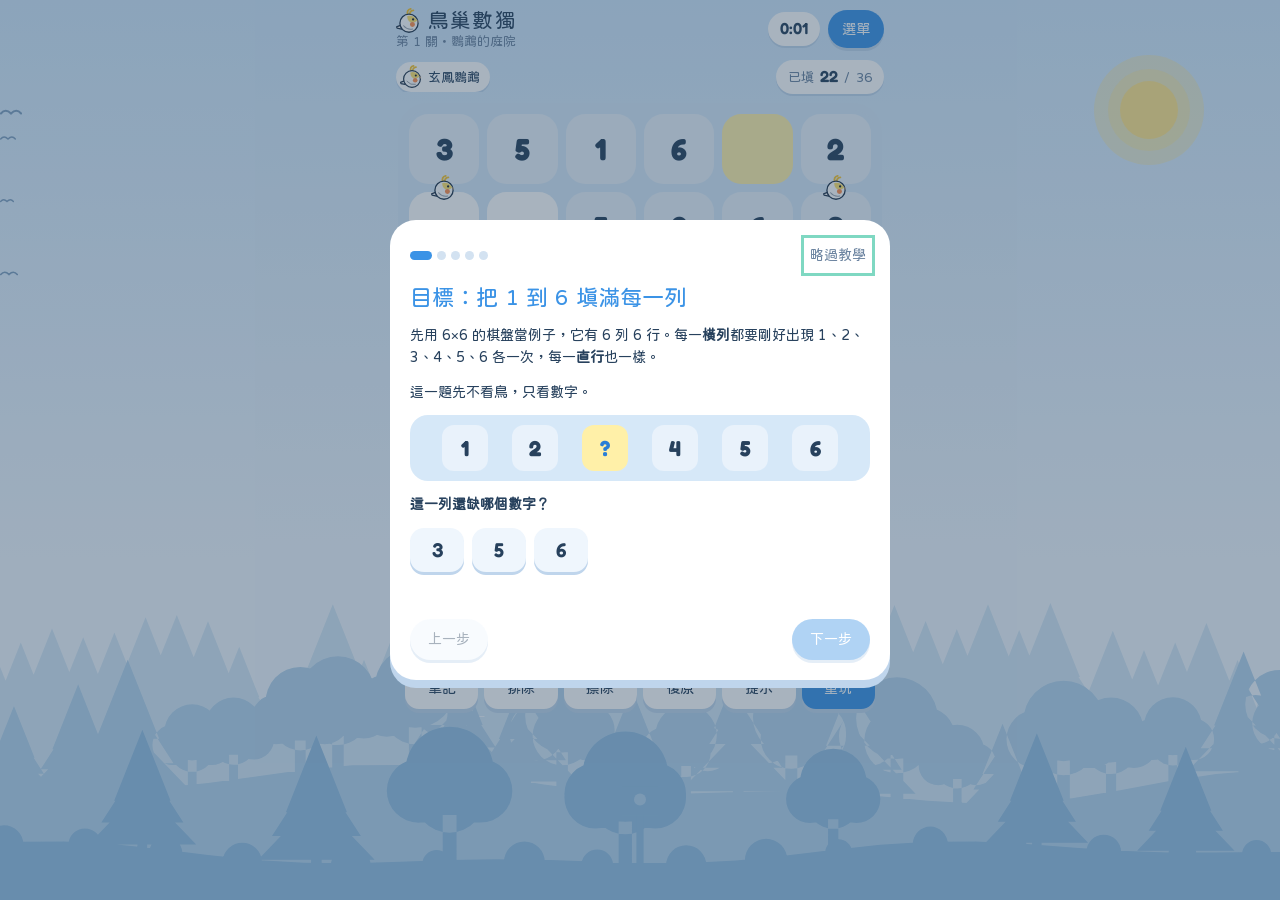
==== index.html @ 26aa052a "筆記新增全選；鎖定遊戲畫面不能上下滑；鳥園放大，商店獨立成一個入口 Co-Authored-By: Claude Opus 5.5 <noreply@anthropic.com> Claude-Ses" ====
<!doctype html>
<html lang="zh-Hant">
<head>
<meta charset="utf-8">
<meta name="build" content="e4bea28ebf">
<meta name="viewport" content="width=device-width,initial-scale=1,viewport-fit=cover">
<meta name="description" content="鳥巢數獨：用小鳥當線索的數字推理遊戲，100 關、8 種鳥規則、每日一題、圖鑑與鳥園。">
<script>try{var t=JSON.parse(localStorage.getItem('kp4-prog')||'{}').theme;if(t==='light'||t==='dark')document.documentElement.setAttribute('data-theme',t)}catch(e){}</script>
<style>:root{color-scheme:light;padding-top:env(safe-area-inset-top,0px);padding-bottom:env(safe-area-inset-bottom,0px)}body{margin:0;font:14px/1.5 system-ui,sans-serif}img{max-width:100%}[hidden]{display:none!important}</style>
<title>鳥巢數獨</title>
<meta name="apple-mobile-web-app-title" content="鳥巢數獨">
<meta name="apple-mobile-web-app-capable" content="yes">
<meta name="mobile-web-app-capable" content="yes">
<link rel="apple-touch-icon" href="icon-180.png">
<link rel="icon" type="image/png" sizes="192x192" href="icon-192.png">
<link rel="manifest" href="manifest.webmanifest">
<meta name="application-name" content="鳥巢數獨">
<meta name="claude:viewport-fit-sides" content="cover">
<link rel="preconnect" href="https://fonts.googleapis.com">
<link rel="stylesheet" href="https://fonts.googleapis.com/css2?family=Fredoka:wght@500;600;700&display=swap">
<link rel="stylesheet" href="https://fonts.googleapis.com/css2?family=Huninn&display=swap">
<link rel="stylesheet" href="https://fonts.googleapis.com/css2?family=Zen+Maru+Gothic:wght@500;700&display=swap">
<style>
/* 版面：糖果盒——圓角托盤裡排著一顆顆小方糖，黑白點是有表情的小豆豆 */
:root{
  --paper:#eff6fd; --surface:#ffffff; --tray:#d6e8f8; --tile:#ffffff; --tile-given:#e9f2fb;
  --ink:#27415d; --muted:#6c84a0; --line:#d3e2f1; --shadow:#bfd5ec;
  --accent:#3b93e6; --accent-ink:#ffffff; --accent-soft:#dcecfb;
  --mint:#7fd8c2; --mint-soft:#dff6ef; --butter:#fff0a8; --peer:#eef5fc; --sky:#b9dcff; --sky-ink:#174f8a;
  --entry:#2a7fd6; --given:#27415d; --error:#e0503a; --error-soft:#ffe0d8;
  --bean-black:#22364d; --bean-white:#ffffff; --bean-line:#22364d; --bean-wline:#22364d; --bird-line:#22364d; --blush:#9fd0ff;
  --sky-top:#cfe6fa; --forest-far:#d3e6f5; --forest-mid:#b4d3ec; --forest-near:#94bfe2; --leaf:#78c2b4; --branch:#9a7558; --cage:#5f86ad; --stars-op:0; --orb:#ffe48a; --orb-glow:rgba(255,228,138,.35); --flyer:#7f9fbf;
  --f-display:"Huninn","Zen Maru Gothic","PingFang TC","Microsoft JhengHei",sans-serif;
  --f-body:"Huninn","Zen Maru Gothic","PingFang TC","Microsoft JhengHei",sans-serif;
  --f-num:"Fredoka","Arial Rounded MT Bold","Huninn",sans-serif;
  --bw:min(92vw,440px);
  color-scheme:light;
}
@media (prefers-color-scheme: dark){:root:not([data-theme="light"]){
  --paper:#121b27; --surface:#1b2838; --tray:#0b121b; --tile:#203045; --tile-given:#293c53;
  --ink:#e5effa; --muted:#9bb1c8; --line:#30445b; --shadow:#070c13;
  --accent:#6cb5ff; --accent-ink:#0d1c2d; --accent-soft:#1d3856;
  --mint:#6fcfb8; --mint-soft:#1f3f3a; --butter:#5c4d24; --peer:#22344a; --sky:#1e5288; --sky-ink:#dcefff;
  --entry:#7fc1ff; --given:#e5effa; --error:#ff8a75; --error-soft:#4c2723;
  --bean-black:#0a1119; --bean-white:#f3f8fe; --bean-line:#a7bfd8; --bean-wline:#f3f8fe; --bird-line:#c8d8ea; --blush:#6cb5ff;
  --sky-top:#070d16; --forest-far:#182739; --forest-mid:#13202f; --forest-near:#0d1824; --leaf:#2f6a66; --branch:#6b5444; --cage:#86a4c6; --stars-op:.85; --orb:#e8eef8; --orb-glow:rgba(232,238,248,.12); --flyer:#3d5673;
  color-scheme:dark;}}
:root[data-theme="dark"]{
  --paper:#121b27; --surface:#1b2838; --tray:#0b121b; --tile:#203045; --tile-given:#293c53;
  --ink:#e5effa; --muted:#9bb1c8; --line:#30445b; --shadow:#070c13;
  --accent:#6cb5ff; --accent-ink:#0d1c2d; --accent-soft:#1d3856;
  --mint:#6fcfb8; --mint-soft:#1f3f3a; --butter:#5c4d24; --peer:#22344a; --sky:#1e5288; --sky-ink:#dcefff;
  --entry:#7fc1ff; --given:#e5effa; --error:#ff8a75; --error-soft:#4c2723;
  --bean-black:#0a1119; --bean-white:#f3f8fe; --bean-line:#a7bfd8; --bean-wline:#f3f8fe; --bird-line:#c8d8ea; --blush:#6cb5ff;
  --sky-top:#070d16; --forest-far:#182739; --forest-mid:#13202f; --forest-near:#0d1824; --leaf:#2f6a66; --branch:#6b5444; --cage:#86a4c6; --stars-op:.85; --orb:#e8eef8; --orb-glow:rgba(232,238,248,.12); --flyer:#3d5673;
  color-scheme:dark;}
html,body{background:var(--paper);color:var(--ink)}
body{font-family:var(--f-body);line-height:1.6}
/* 背景場景：天空、星星、飛鳥、森林（固定在畫面後方） */
.scenery{position:fixed;inset:0;z-index:0;pointer-events:none;overflow:hidden;background:linear-gradient(var(--sky-top),var(--paper) 62%)}
.sc-forest{position:absolute;left:0;right:0;bottom:0;width:100%;height:clamp(200px,40vh,380px)}
.sc-stars{position:absolute;inset:0;width:100%;height:100%;fill:#fff;opacity:var(--stars-op)}
.sc-orb{position:absolute;top:9vh;right:8vw;width:58px;height:58px;border-radius:50%;background:var(--orb);box-shadow:0 0 0 12px var(--orb-glow),0 0 0 26px var(--orb-glow)}
.sc-fly{position:absolute;left:0;display:block;animation:sc-fly linear infinite}
.sc-fly svg{display:block;width:100%;animation:sc-flap .6s ease-in-out infinite alternate}
@keyframes sc-fly{from{transform:translateX(-12vw)}to{transform:translateX(112vw)}}
@keyframes sc-flap{to{transform:scaleY(.55)}}
@media (max-width:640px){.sc-orb{display:none}}
.wrap{position:relative;z-index:1}
/* 頁首的樹枝與鳥籠 */
.banner{display:block;width:100%;height:auto;margin-bottom:-14px;overflow:visible}
.banner .perch{cursor:pointer}
.banner .perch.hop{animation:perch-hop .45s ease-out}
@keyframes perch-hop{40%{transform:translateY(-6px)}}
.banner .cage-swing{transform-box:view-box;transform-origin:322px 14px;animation:cage-swing 4.5s ease-in-out infinite}
@keyframes cage-swing{0%,100%{transform:rotate(3deg)}50%{transform:rotate(-3deg)}}
.wrap{max-width:520px;margin:0 auto;padding-block:22px 48px;
  padding-left:max(16px,env(safe-area-inset-left,0px));padding-right:max(16px,env(safe-area-inset-right,0px));
  display:flex;flex-direction:column;gap:18px}
header{display:flex;align-items:center;justify-content:space-between;gap:12px;flex-wrap:wrap}
h1{font-family:var(--f-display);font-weight:400;font-size:1.9rem;margin:0;line-height:1.1;letter-spacing:.06em;
  display:flex;align-items:center;gap:12px}
h1 .pair{display:inline-flex;gap:4px;align-items:flex-end}
h1 .pair .dot{position:relative;transform:none;width:34px;--n:1}
@keyframes bob{50%{transform:translateY(-3px)}}
.meta{display:flex;gap:8px;font-variant-numeric:tabular-nums}
.chip{background:var(--surface);border-radius:999px;padding:4px 12px;font-size:.82rem;color:var(--muted);box-shadow:0 2px 0 var(--shadow);display:flex;gap:6px;align-items:baseline}
.chip b{color:var(--ink);font-family:var(--f-num);font-weight:600;font-size:1rem}

button:focus-visible{outline:3px solid var(--mint);outline-offset:2px}

.board-wrap{position:relative;width:100%;max-width:440px;margin:6px auto}
.board{position:relative;aspect-ratio:1;max-width:100%;display:grid;--n:6;grid-template-columns:repeat(var(--n),1fr);grid-template-rows:repeat(var(--n),1fr);
  background:var(--tray);border-radius:22px;box-shadow:0 0 0 7px var(--tray),0 10px 0 4px var(--shadow);
  user-select:none;-webkit-user-select:none;touch-action:manipulation}
.cell{position:relative;display:grid;place-items:center;cursor:pointer;
  border:calc(var(--bw) / var(--n) * .055) solid transparent;background:var(--tile);background-clip:padding-box;
  border-radius:calc(var(--bw) / var(--n) * .3);
  font-family:var(--f-num);font-weight:600;font-size:min(calc(var(--bw) / var(--n) * .5),1.9rem);color:var(--entry);transition:background-color .15s}
.cell.given{color:var(--given);background-color:var(--tile-given);font-weight:700}
.cell.peer{background-color:var(--peer)}
.cell.same{background-color:var(--mint-soft)}
.cell.line{background-color:var(--sky);color:var(--sky-ink)}
.cell.sel{background-color:var(--butter)}
.cell.bad{color:var(--error);background-color:var(--error-soft)}
.cell.sel.bad{background-color:var(--error-soft)}
.notes{position:absolute;inset:6%;display:grid;grid-template-columns:repeat(3,1fr);grid-auto-rows:1fr;
  font-family:var(--f-num);font-size:min(calc(var(--bw) / var(--n) * .2),.75rem);color:var(--muted);font-weight:500}
.notes span{display:grid;place-items:center}
.notes span.x{color:var(--error);opacity:.75;text-decoration:line-through;text-decoration-thickness:2px}
#xnotes[aria-pressed="true"]{background:var(--error-soft);color:var(--error)}
.key.ruled{opacity:.4;text-decoration:line-through;text-decoration-thickness:2px}

/* 小鳥：黑點是山雀，白點是玄鳳鸚鵡 */
.dot{position:absolute;width:min(calc(var(--bw) / var(--n,6) * .4),26px);aspect-ratio:1;transform:translate(-50%,-50%);z-index:2;pointer-events:none;
  box-sizing:border-box;display:inline-block;vertical-align:middle;border-radius:50%}
.dot svg{width:100%;height:100%;overflow:visible;display:block}
.bd-b{fill:var(--bean-black);stroke:var(--bean-line);stroke-width:1.2;stroke-linejoin:round}
.bd-w{fill:var(--bean-white);stroke:var(--bean-wline);stroke-width:1.2;stroke-linejoin:round}
.ck-w{fill:var(--bean-white)}
.wing-b{fill:none;stroke:var(--bean-line);stroke-width:1;stroke-linecap:round;opacity:.55}
.wing-w{fill:none;stroke:var(--bean-wline);stroke-width:1;stroke-linecap:round;opacity:.45}
.eye-w{fill:var(--bean-white)} .eye-k{fill:#1b2633}
.beak{fill:#f2a93b} .beak-w{fill:#b9a28a}
.crest{fill:none;stroke:#f7c531;stroke-width:1.7;stroke-linecap:round}
.face{fill:#ffe36e}
.cheek{fill:#ff8f4f}
.dot.bad{background:var(--error-soft);box-shadow:0 0 0 2px var(--error);animation:shake .4s}
@keyframes shake{25%{translate:-2px 0}75%{translate:2px 0}}

.win{position:absolute;inset:-7px;display:grid;place-items:center;background:color-mix(in srgb,var(--paper) 75%,transparent);z-index:5;border-radius:26px;text-align:center}
.win > div{background:var(--surface);padding:22px 28px;border-radius:24px;display:flex;flex-direction:column;gap:10px;align-items:center;box-shadow:0 6px 0 var(--shadow);animation:popin .35s cubic-bezier(.3,1.6,.5,1)}
.win strong{font-family:var(--f-display);font-weight:400;font-size:1.8rem;color:var(--accent)}
.win .beans{display:flex;gap:6px}
.win .beans .dot{position:relative;transform:none;width:38px;--n:1;animation:bob 1.2s ease-in-out infinite}
.win .beans .dot:nth-child(2){animation-delay:.2s}
@keyframes popin{from{transform:scale(.6);opacity:0}}

.keys{display:grid;grid-template-columns:repeat(6,1fr);gap:6px;max-width:440px;width:100%;margin:6px auto 0}
.key,.tool{font:inherit;cursor:pointer;border:0;border-radius:14px;background:var(--surface);color:var(--ink);box-shadow:0 4px 0 var(--shadow);transition:transform .08s,box-shadow .08s}
.key{font-family:var(--f-num);font-size:clamp(1.15rem,5vw,1.5rem);font-weight:600;padding-block:9px;color:var(--entry)}
.key:active,.tool:active{transform:translateY(3px);box-shadow:0 1px 0 var(--shadow)}
.tools{display:grid;grid-template-columns:repeat(6,1fr);gap:6px;max-width:440px;width:100%;margin:0 auto}
.tool{padding:9px 4px;font-size:.88rem}
.tool[aria-pressed="true"]{background:var(--mint);color:#21413a}
.primary{background:var(--accent);color:var(--accent-ink)}

.rules{background:var(--surface);border-radius:20px;padding:16px 18px;box-shadow:0 3px 0 var(--shadow);display:flex;flex-direction:column;gap:10px;font-size:.93rem}
.rules h2{font-family:var(--f-display);font-weight:400;font-size:1.15rem;margin:0;color:var(--accent)}
.rules ul{margin:0;padding-left:0;list-style:none;display:flex;flex-direction:column;gap:9px}
.rules li{display:flex;gap:10px;align-items:flex-start}
.rules .sw{flex:none;width:22px;height:22px;margin-top:1px;position:relative;transform:none;--n:1}
.rules .sw.n{border-radius:50%;border:2px dashed var(--muted)}
.rules .sw.g{border-radius:5px;background:var(--tile-given);border:2px solid var(--tray)}
.eg{font-family:var(--f-num);color:var(--muted)}
.kbd{color:var(--muted);font-size:.8rem;margin:0}

.tut-top{display:flex;justify-content:space-between;align-items:center;gap:10px}
.tut-step{display:flex;gap:5px}
.tut-step i{width:9px;height:9px;border-radius:50%;background:var(--line);display:block}
.tut-step i.on{background:var(--accent);width:22px;border-radius:999px}
.tut-card h3{font-family:var(--f-display);font-weight:400;font-size:1.4rem;margin:0;line-height:1.3;text-wrap:balance;color:var(--accent)}
.tut-card p{margin:0}
.tut-card .q{font-weight:700}
.mini{display:flex;align-items:center;justify-content:center;flex-wrap:nowrap;padding:10px;max-width:100%;overflow-x:auto;background:var(--tray);border-radius:18px}
.mini .mc{width:clamp(34px,10vw,46px);aspect-ratio:1;display:grid;place-items:center;font-family:var(--f-num);font-weight:700;font-size:1.35rem;background:var(--tile-given);border-radius:12px;flex:none}
.mini .mc.ask{color:var(--entry);background:var(--butter);animation:bob 1.6s ease-in-out infinite}
.mini .mc.ask.ok{animation:none;background:var(--mint-soft)}
.mini .gap{width:clamp(16px,4.6vw,24px);display:grid;place-items:center;flex:none}
.mini .gap .dot{position:relative;transform:none;width:22px;--n:1}
.opts{display:flex;gap:8px;flex-wrap:wrap}
.opts button{font:inherit;font-family:var(--f-num);font-weight:600;font-size:1.25rem;min-width:54px;padding:6px 12px;border-radius:14px;border:0;background:var(--paper);color:var(--ink);cursor:pointer;box-shadow:0 3px 0 var(--shadow)}
.opts button.right{background:var(--mint);color:#21413a}
.opts button.wrong{background:var(--error-soft);color:var(--error);animation:shake .4s}
.fb{min-height:1.6em;font-size:.92rem}
.fb.good{color:var(--ink)} .fb.good::before{content:"✓ ";color:var(--mint);font-weight:700}
.fb.bad{color:var(--error)}
.tut-nav{display:flex;justify-content:space-between;gap:8px}
.tut-nav button{font:inherit;padding:9px 18px;border-radius:999px;border:0;background:var(--paper);color:var(--ink);cursor:pointer;box-shadow:0 3px 0 var(--shadow)}
.tut-nav .go{background:var(--accent);color:var(--accent-ink)}
.tut-nav button:disabled{opacity:.4;cursor:default}
.howto{margin:0;padding-left:1.2em;display:flex;flex-direction:column;gap:6px}
[hidden]{display:none!important}
.tabs{display:flex;gap:6px;align-items:center;flex-wrap:wrap}
.tabs .tab{font:inherit;cursor:pointer;border:0;border-radius:999px;padding:6px 16px;font-size:.92rem;background:var(--paper);color:var(--ink)}
.tabs .tab[aria-selected="true"]{background:var(--accent);color:var(--accent-ink);box-shadow:0 2px 0 var(--shadow)}
.stage{display:flex;align-items:center;gap:8px}
.nav{font:inherit;font-family:var(--f-num);font-weight:600;font-size:1.3rem;width:40px;height:40px;flex:none;border:0;border-radius:50%;background:var(--paper);color:var(--accent);cursor:pointer}
.nav:disabled{opacity:.35;cursor:default}
.stage-info{flex:1;min-width:0;display:flex;flex-direction:column;align-items:center;line-height:1.3;text-align:center}
.stage-no{font-family:var(--f-display);font-size:1.35rem;color:var(--ink)}
.stage-no b{font-family:var(--f-num);font-weight:700;color:var(--accent)}
.stage-tag{font-size:.8rem;color:var(--muted)}
.stars{color:var(--line);letter-spacing:2px;font-size:.95rem}
.stars .on{color:#f5b82e}
.prog{height:8px;border-radius:999px;background:var(--paper);overflow:hidden}
.prog i{display:block;height:100%;background:var(--accent);border-radius:999px;transition:width .4s}
.prog-row{display:flex;align-items:center;gap:10px;font-size:.8rem;color:var(--muted);font-variant-numeric:tabular-nums}
.prog-row .prog{flex:1}
.chap h4{margin:0 0 8px;font-family:var(--f-display);font-weight:400;font-size:1rem;color:var(--ink);display:flex;gap:8px;align-items:baseline}
.chap h4 span{font-size:.78rem;color:var(--muted);font-family:var(--f-body)}
.lvgrid{display:grid;grid-template-columns:repeat(5,1fr);gap:7px}
.lv{font:inherit;cursor:pointer;border:0;border-radius:14px;background:var(--tile-given);color:var(--ink);padding:6px 0 4px;display:flex;flex-direction:column;align-items:center;gap:0;box-shadow:0 3px 0 var(--shadow)}
.lv b{font-family:var(--f-num);font-weight:600;font-size:1.05rem}
.lv .stars{font-size:.62rem;letter-spacing:0}
.lv.cur{outline:3px solid var(--accent);outline-offset:1px}
.lv:disabled{cursor:default;opacity:.4;box-shadow:none}
.win-stars{font-size:1.8rem;letter-spacing:4px}
.win-btns{display:flex;gap:8px;flex-wrap:wrap;justify-content:center}
.win-btns .tool{padding:9px 16px}
#confetti{position:fixed;inset:0;width:100%;height:100%;pointer-events:none;z-index:30}
@media (prefers-reduced-motion:reduce){*{animation:none!important;transition:none!important}}

/* ---------- 新增：頂部功能列、分頁、面板 ---------- */
h1 .pair .dot:nth-child(1){animation:bob 2.4s ease-in-out infinite}
h1 .pair .dot:nth-child(2){animation:bob 2.4s ease-in-out infinite .3s}
.ln{stroke:var(--bird-line);stroke-width:1.1;stroke-linejoin:round}
.topbar{display:flex;gap:6px;flex-wrap:wrap}
.ib{font:inherit;cursor:pointer;border:0;border-radius:999px;padding:5px 12px;font-size:.84rem;background:var(--surface);color:var(--ink);box-shadow:0 2px 0 var(--shadow)}
.ib.mint{background:var(--mint-soft)}
.ib[aria-pressed="false"]{color:var(--muted)}
.tabs{display:flex;gap:6px;overflow-x:auto;padding-bottom:4px;scrollbar-width:none;flex-wrap:nowrap}
.tabs::-webkit-scrollbar{display:none}
.tabs .tab{flex:none;font:inherit;cursor:pointer;border:0;border-radius:999px;padding:7px 15px;font-size:.92rem;background:var(--surface);color:var(--ink);box-shadow:0 2px 0 var(--shadow)}
.tabs .tab[aria-selected="true"]{background:var(--accent);color:var(--accent-ink)}
.panel{background:var(--surface);border-radius:20px;padding:14px;box-shadow:0 3px 0 var(--shadow);display:flex;flex-direction:column;gap:10px}
.panel h3.ph{margin:4px 0 0;font-family:var(--f-display);font-weight:400;font-size:1.05rem;color:var(--accent)}
.note{color:var(--muted);font-size:.84rem;margin:0}
.row{display:flex;gap:8px;align-items:center;flex-wrap:wrap}
.pill{font:inherit;cursor:pointer;border:0;border-radius:999px;padding:7px 14px;font-size:.88rem;background:var(--paper);color:var(--ink);box-shadow:0 2px 0 var(--shadow)}
.pill.small{padding:4px 10px;font-size:.8rem}
.pill.primary{background:var(--accent);color:var(--accent-ink)}
.pill:disabled{opacity:.45;cursor:default}
.field{font:inherit;font-family:var(--f-num);letter-spacing:.04em;flex:1;min-width:0;padding:8px 12px;border-radius:12px;border:2px solid var(--line);background:var(--paper);color:var(--ink);text-transform:uppercase}
.field:focus{outline:none;border-color:var(--accent)}
code{font-family:var(--f-num);font-weight:600;letter-spacing:.04em;color:var(--accent);word-break:break-all}
.code-line{display:flex;gap:6px;align-items:center;font-size:.84rem;color:var(--muted);flex-wrap:wrap;min-width:0}
.opt-row{display:flex;gap:8px;align-items:center}
.opt-row.top{align-items:flex-start}
.opt-row .lab{flex:none;width:2.4em;font-size:.8rem;color:var(--muted);padding-top:2px}
.seg{display:flex;gap:5px;flex-wrap:wrap}
.seg button{font:inherit;cursor:pointer;border:0;border-radius:999px;padding:5px 12px;font-size:.86rem;background:var(--paper);color:var(--ink)}
.seg button[aria-pressed="true"]{background:var(--accent);color:var(--accent-ink);box-shadow:0 2px 0 var(--shadow)}
.chips{display:flex;gap:6px;flex-wrap:wrap}
.chips button{font:inherit;cursor:pointer;border:2px solid transparent;border-radius:999px;padding:3px 10px 3px 4px;font-size:.82rem;background:var(--paper);color:var(--muted);display:flex;align-items:center;gap:5px}
.chips button .dot{position:relative;transform:none;width:22px;--n:1}
.chips button[aria-pressed="true"]{border-color:var(--accent);color:var(--ink);background:var(--accent-soft)}
.chips button:disabled{cursor:default;opacity:.9}

/* 闖關面板 */
.stage{display:flex;align-items:center;gap:8px}
.stage-ch{font-size:.78rem;color:var(--accent);letter-spacing:.06em}
.prog-row .pill{flex:none}

/* 每日 */
.daily-head{display:flex;justify-content:space-between;align-items:center;gap:10px}
.daily-title{display:flex;flex-direction:column;line-height:1.3}
.daily-title b{font-family:var(--f-num);font-size:1.25rem;font-weight:600}
.eyebrow{font-size:.76rem;color:var(--accent);letter-spacing:.08em}
.streak{display:flex;flex-direction:column;align-items:center;background:var(--accent-soft);border-radius:16px;padding:6px 14px;line-height:1.1}
.streak b{font-family:var(--f-num);font-size:1.5rem;color:var(--accent)}
.streak span{font-size:.72rem;color:var(--muted)}
.leader{background:var(--paper);border-radius:14px;padding:10px 12px}
.leader-head{display:flex;justify-content:space-between;font-size:.84rem;margin-bottom:4px;gap:8px}
.leader ol{margin:0;padding-left:1.4em;display:flex;flex-direction:column;gap:3px;font-size:.88rem}
.leader li{font-variant-numeric:tabular-nums}
.leader li .t{font-family:var(--f-num);font-weight:600;margin-left:6px}
.leader li.me{color:var(--accent)}

/* 競速 */
.racers{list-style:none;margin:0;padding:0;display:flex;flex-direction:column;gap:8px}
.racers li{display:grid;grid-template-columns:minmax(0,7em) 1fr auto;gap:8px;align-items:center;font-size:.86rem}
.racers .nm{overflow:hidden;text-overflow:ellipsis;white-space:nowrap}
.racers .bar{height:10px;border-radius:999px;background:var(--paper);overflow:hidden}
.racers .bar i{display:block;height:100%;background:var(--mint);transition:width .3s}
.racers li.me .bar i{background:var(--accent)}
.racers .st{font-family:var(--f-num);font-size:.82rem;color:var(--muted);min-width:4.5em;text-align:right}

/* 本題的鳥（小圖） */
.meta{flex-wrap:wrap}
.birds-chip{gap:2px;align-items:center;padding:3px 8px}
.birds-chip .dot{position:relative;transform:none;width:20px;--n:1}
.birds-chip:empty{display:none}

/* 棋盤上的鳥 */
.dot.flap{animation:flap .5s ease-out}
@keyframes flap{30%{transform:translate(-50%,-80%) rotate(-8deg) scale(1.15)}60%{transform:translate(-50%,-55%) rotate(5deg)}}
.dot.fly{animation:fly .9s cubic-bezier(.3,.7,.4,1)}
@keyframes fly{35%{transform:translate(-50%,-170%) scale(1.25) rotate(-10deg)}70%{transform:translate(-50%,-120%) scale(1.1) rotate(6deg)}}
.dot.tilt{animation:tilt .7s ease-in-out}
@keyframes tilt{20%{transform:translate(-50%,-50%) rotate(-28deg)}50%{transform:translate(-50%,-50%) rotate(-22deg)}80%{transform:translate(-50%,-50%) rotate(6deg)}}
.owl{position:absolute;width:min(calc(var(--bw) / var(--n,6) * .5),32px);aspect-ratio:1;transform:translate(-50%,-50%);z-index:3;pointer-events:none}
.owl svg{width:100%;height:100%;overflow:visible;display:block}
.owl b{position:absolute;left:50%;top:-38%;transform:translateX(-50%);font-family:var(--f-num);font-weight:700;font-size:min(calc(var(--bw) / var(--n,6) * .2),.82rem);
  background:var(--ink);color:var(--paper);border-radius:999px;padding:0 5px;line-height:1.5;min-width:1.6em;text-align:center}
.owl.bad b{background:var(--error)}
.cell.hint{box-shadow:inset 0 0 0 3px var(--accent)}
.cell.edit{color:var(--ink)}

/* 遮罩：出題中、倒數 */
.cover{position:absolute;inset:-7px;z-index:6;display:grid;place-items:center;background:color-mix(in srgb,var(--paper) 80%,transparent);border-radius:26px}
.cover > div{display:flex;flex-direction:column;align-items:center;gap:8px;color:var(--muted)}
.cover .dot{position:relative;transform:none;width:44px;--n:1}
.spin{animation:bob .8s ease-in-out infinite}
#cdNum{font-family:var(--f-num);font-size:4rem;color:var(--accent)}

/* 提示列 */
.hintbar{display:flex;gap:10px;align-items:flex-start;background:var(--surface);border-radius:18px;padding:10px 12px;box-shadow:0 3px 0 var(--shadow);border:2px solid var(--accent-soft);flex-wrap:wrap}
.hintbar .hint-bird{position:relative;transform:none;width:30px;--n:1;flex:none}
.hintbar p{margin:0;flex:1;min-width:12em;font-size:.9rem}
.hint-btns{display:flex;gap:6px;margin-left:auto}

/* 過關 */
.win .beans .dot{position:relative;transform:none;width:38px;--n:1}
.egg{display:flex;align-items:center;gap:8px;background:var(--accent-soft);border-radius:14px;padding:6px 12px;font-size:.88rem}
.egg .dot{position:relative;transform:none;width:30px;--n:1;animation:popin .5s cubic-bezier(.3,1.6,.5,1)}

/* 規則：本題的鳥 */
.rules h2.sub{font-size:1rem;margin-top:4px}
#ruleBirds .sw{width:26px;height:26px}

/* ---------- 彈出視窗 ---------- */
.sheet{position:fixed;inset:0;z-index:20;background:color-mix(in srgb,var(--ink) 40%,transparent);display:grid;place-items:center;
  padding:max(16px,env(safe-area-inset-top,0px)) max(16px,env(safe-area-inset-right,0px)) max(16px,env(safe-area-inset-bottom,0px)) max(16px,env(safe-area-inset-left,0px));overflow-y:auto}
.sheet-card{background:var(--surface);color:var(--ink);border-radius:26px;width:100%;max-width:460px;padding:20px;display:flex;flex-direction:column;gap:12px;box-shadow:0 8px 0 var(--shadow);animation:popin .3s cubic-bezier(.3,1.5,.5,1)}
.sheet-card.wide{max-width:560px}
.sheet-top{display:flex;justify-content:space-between;align-items:center;gap:10px}
.sheet-top h3{margin:0;font-family:var(--f-display);font-weight:400;font-size:1.35rem;color:var(--accent)}
.sheet-close{font:inherit;background:none;border:0;color:var(--muted);cursor:pointer;font-size:.88rem;padding:4px}
.sheet-body{display:flex;flex-direction:column;gap:16px;max-height:min(66vh,600px);overflow-y:auto;padding-right:4px}
.chap h4{margin:0 0 8px;font-family:var(--f-display);font-weight:400;font-size:1rem;color:var(--ink);display:flex;gap:8px;align-items:center;flex-wrap:wrap}
.chap h4 .dot{position:relative;transform:none;width:24px;--n:1}
.chap h4 span{font-size:.76rem;color:var(--muted);font-family:var(--f-body)}
.lv:disabled{cursor:default;opacity:.35;box-shadow:none}
.lv.boss{background:var(--sky)}

/* 新鳥介紹 */
.intro-card{align-items:center;text-align:center}
.intro-bird{width:110px;height:110px;display:block;animation:bob 2s ease-in-out infinite}
.intro-bird svg{width:100%;height:100%;overflow:visible}
.intro-card h3{margin:0;font-family:var(--f-display);font-weight:400;font-size:1.6rem;color:var(--accent)}
.intro-rule{font-size:1.1rem;margin:0}
.intro-fact{font-size:.86rem;color:var(--muted);background:var(--paper);border-radius:14px;padding:10px 12px;margin:0;text-align:left}

/* 圖鑑 */
.dex-grid{display:grid;grid-template-columns:repeat(auto-fill,minmax(150px,1fr));gap:10px}
.dex-item{background:var(--paper);border-radius:18px;padding:12px;display:flex;flex-direction:column;align-items:center;gap:4px;text-align:center;min-width:0}
.dex-item .pic{width:64px;height:64px;display:block}
.dex-item .pic svg{width:100%;height:100%;overflow:visible}
.dex-item b{font-family:var(--f-display);font-weight:400;font-size:1.05rem}
.dex-item .tag{font-size:.72rem;color:var(--accent)}
.dex-item p{margin:0;font-size:.78rem;color:var(--muted);text-align:left}
.dex-item.locked .pic{filter:brightness(0) opacity(.18)}
.dex-item.locked b{color:var(--muted)}

/* 鳥園 */
@keyframes hop{40%{transform:translateY(-14px)}}

/* 成就 */
.ach-list{display:flex;flex-direction:column;gap:8px}
.ach-item{display:flex;gap:10px;align-items:center;background:var(--paper);border-radius:14px;padding:10px 12px}
.ach-item .medal{flex:none;width:34px;height:34px;border-radius:50%;display:grid;place-items:center;background:var(--line);color:var(--surface);font-family:var(--f-num);font-weight:700}
.ach-item.got .medal{background:#f5b82e;color:#5a3a00}
.ach-item div{display:flex;flex-direction:column;min-width:0}
.ach-item b{font-size:.92rem}
.ach-item span{font-size:.78rem;color:var(--muted)}

/* 通知 */
.toasts{position:fixed;left:50%;bottom:max(16px,env(safe-area-inset-bottom,0px));transform:translateX(-50%);z-index:40;display:flex;flex-direction:column;gap:8px;align-items:center;pointer-events:none;width:min(92vw,420px)}
.toast{background:var(--ink);color:var(--paper);border-radius:16px;padding:10px 14px;font-size:.88rem;display:flex;gap:10px;align-items:center;box-shadow:0 4px 0 var(--shadow);animation:popin .3s cubic-bezier(.3,1.5,.5,1)}
.toast .dot{position:relative;transform:none;width:26px;--n:1}
.toast.out{opacity:0;transition:opacity .4s}

@media (max-width:420px){ h1{font-size:1.55rem} h1 .pair .dot{width:28px} }

/* ---------- 單一畫面版面（鳥巢數獨） ---------- */
.wrap{padding-block:8px 10px;gap:10px}
.hud{display:flex;align-items:center;gap:8px;flex-wrap:nowrap}
.hud-title{flex:1;min-width:0;display:flex;flex-direction:column;line-height:1.25}
.hud-name{font-family:var(--f-display);font-size:1.3rem;letter-spacing:.06em;display:flex;align-items:center;gap:6px;white-space:nowrap}
.hud-name .dot{position:relative;transform:none;width:26px;--n:1;animation:bob 2.4s ease-in-out infinite}
.hud-sub{font-size:.8rem;color:var(--muted);white-space:nowrap;overflow:hidden;text-overflow:ellipsis}
.hud .chip{flex:none}
.menu-btn{flex:none;font:inherit;cursor:pointer;border:0;border-radius:999px;padding:7px 14px;font-size:.9rem;background:var(--accent);color:var(--accent-ink);box-shadow:0 3px 0 var(--shadow)}
.menu-btn[aria-expanded="true"]{background:var(--surface);color:var(--ink)}
.menu{position:fixed;z-index:15;top:calc(env(safe-area-inset-top,0px) + 62px);left:50%;transform:translateX(-50%);
  width:min(520px,calc(100vw - 2 * max(16px,env(safe-area-inset-left,0px))));max-height:calc(100dvh - env(safe-area-inset-top,0px) - 80px);overflow-y:auto;
  background:var(--surface);border-radius:22px;padding:6px 12px 12px;box-shadow:0 8px 0 var(--shadow),0 12px 40px color-mix(in srgb,var(--ink) 25%,transparent);
  display:flex;flex-direction:column;gap:10px;animation:menu-in .22s ease-out}
@keyframes menu-in{from{opacity:0;transform:translate(-50%,-8px)}}
.menu .banner{margin-bottom:-6px}
.menu .panel{box-shadow:none;background:var(--paper);padding:12px}
.menu .tabs .tab{box-shadow:none;background:var(--paper)}
.menu .tabs .tab[aria-selected="true"]{background:var(--accent)}
.menu .ib{box-shadow:none;background:var(--paper)}
.menu .ib.mint{background:var(--mint-soft)}
.birdrow{display:flex;align-items:center;justify-content:space-between;gap:8px;min-height:34px}
.bird-btns{display:flex;gap:5px;flex-wrap:nowrap;overflow:hidden;min-width:0}
.bird-btn{flex:none;font:inherit;cursor:pointer;border:0;border-radius:999px;padding:3px 10px 3px 4px;background:var(--surface);color:var(--ink);font-size:.8rem;display:flex;align-items:center;gap:4px;box-shadow:0 2px 0 var(--shadow)}
.bird-btn .dot{position:relative;transform:none;width:24px;--n:1}
.bird-btns.compact .bird-btn{padding:3px}
.bird-btns.compact .bird-btn span:not(.dot){display:none}
.board-wrap{width:var(--bw);max-width:none;margin:6px auto 14px}
.keys,.tools{max-width:470px;margin-top:0}
.key{padding-block:8px}
.hintbar{position:fixed;z-index:12;left:50%;transform:translateX(-50%);bottom:calc(env(safe-area-inset-bottom,0px) + 10px);
  width:min(500px,calc(100vw - 24px));box-shadow:0 6px 0 var(--shadow),0 10px 30px color-mix(in srgb,var(--ink) 25%,transparent);max-height:45vh;overflow-y:auto}
.toasts{bottom:calc(env(safe-area-inset-bottom,0px) + 120px)}

/* ---------- 鳥園（大庭園） ---------- */
:root{--g-sky1:#bfe0fb;--g-sky2:#e6f3fd;--g-grass1:#a8dca2;--g-grass2:#86c98a;--g-hill1:#9fd1a6;--g-hill2:#bfe2c2;--g-path:#e7d3ad;--g-orb:#ffe27a;--g-night:0}
@media (prefers-color-scheme: dark){:root:not([data-theme="light"]){--g-sky1:#0e1a2c;--g-sky2:#1c3150;--g-grass1:#2c5a3d;--g-grass2:#22482f;--g-hill1:#21412e;--g-hill2:#1a3326;--g-path:#5b4c38;--g-orb:#e8eef8}}
:root[data-theme="dark"]{--g-sky1:#0e1a2c;--g-sky2:#1c3150;--g-grass1:#2c5a3d;--g-grass2:#22482f;--g-hill1:#21412e;--g-hill2:#1a3326;--g-path:#5b4c38;--g-orb:#e8eef8}
.garden-card{max-width:760px;height:min(calc(100dvh - 32px),860px);padding:14px;gap:10px}
.garden-card .sheet-top{gap:8px}
.garden-card .sheet-top h3{flex:1}
.seeds{display:flex;align-items:center;gap:5px;background:var(--paper);border-radius:999px;padding:3px 10px 3px 6px;font-family:var(--f-num);font-weight:600}
.seed-ic{display:inline-block;width:14px;height:18px;border-radius:50% 50% 50% 50%/60% 60% 40% 40%;background:linear-gradient(135deg,#f3c46b,#c98b3d);transform:rotate(-20deg);flex:none}
#gEdit[aria-pressed="true"]{background:var(--accent);color:var(--accent-ink)}
.yard-frame{position:relative;flex:none;height:clamp(230px,44dvh,440px);border-radius:20px;overflow:hidden}
.yard-scroll{position:absolute;inset:0;overflow-x:auto;overflow-y:hidden;-webkit-overflow-scrolling:touch;scrollbar-width:thin}
.yard-world{position:relative;height:100%;background:linear-gradient(var(--g-sky1),var(--g-sky2) 58%,var(--g-grass1) 58%,var(--g-grass2))}
.g-orb{position:absolute;left:8%;top:9%;width:calc(var(--ys)*54px);aspect-ratio:1;border-radius:50%;background:var(--g-orb);box-shadow:0 0 0 calc(var(--ys)*12px) color-mix(in srgb,var(--g-orb) 30%,transparent)}
.g-hills{position:absolute;left:0;right:0;bottom:41%;width:100%;height:16%}
.g-path{position:absolute;left:0;right:0;bottom:12%;height:7%;background:var(--g-path);opacity:.55;border-radius:50%;filter:blur(1px)}
.g-item{position:absolute;transform:translateX(-50%);touch-action:auto}
.g-item svg{display:block;width:100%;height:auto;overflow:visible}
.yard-world.editing .g-item{cursor:grab;touch-action:none}
.yard-world.editing .g-item::after{content:"";position:absolute;inset:-4px;border:2px dashed color-mix(in srgb,var(--ink) 35%,transparent);border-radius:10px;pointer-events:none}
.yard-world.editing .g-item.sel::after{border:2.5px solid var(--accent)}
.g-spin{animation:g-spin 5s linear infinite}
@keyframes g-spin{to{transform:rotate(360deg)}}
.g-swing{transform-origin:25px 6px;animation:g-swing 2.6s ease-in-out infinite}
@keyframes g-swing{0%,100%{transform:rotate(9deg)}50%{transform:rotate(-9deg)}}
.g-glow{filter:drop-shadow(0 0 3px #ffe28a)}
.yard-world .gb{position:absolute;width:calc(var(--ys)*36px);aspect-ratio:1;transform:translateX(-50%);cursor:pointer;transition:left 1.8s ease-in-out,bottom 1.8s ease-in-out}
.yard-world .gb svg{width:100%;height:100%;overflow:visible}
.yard-world .gb.hop{animation:hop .5s ease-out}
.yard-world .gb.flip svg{transform:scaleX(-1)}
.yard-world.editing .gb{pointer-events:none;opacity:.55}
.g-empty{position:absolute;left:50%;bottom:20%;transform:translateX(-50%);background:var(--surface);color:var(--ink);border-radius:14px;padding:8px 14px;font-size:.85rem;white-space:nowrap}
/* 季節 */
.yard-world.season-autumn{--g-grass1:#d9c06a;--g-grass2:#c79e4a;--g-hill1:#d8a453;--g-hill2:#e6bf72}
.yard-world.season-winter{--g-grass1:#f1f6fb;--g-grass2:#dce8f3;--g-hill1:#e3edf6;--g-hill2:#f2f7fb;--g-path:#c9d6e3}
.yard-world.season-spring{--g-grass1:#bfe6b0;--g-hill2:#f6d3df}
.yard-world.season-firefly{--g-sky1:#081322;--g-sky2:#163055;--g-grass1:#1f4a33;--g-grass2:#17392a;--g-hill1:#183a2a;--g-hill2:#132e22;--g-orb:#f3f0d8}
.g-fx{position:absolute;inset:0;pointer-events:none;overflow:hidden}
.g-fx i{position:absolute;top:-6%;display:block;width:8px;height:8px;animation:g-fall linear infinite}
.fx-spring i{background:#ffb7cf;border-radius:60% 0 60% 0}
.fx-autumn i{background:#e8743b;border-radius:0 60% 0 60%;width:10px;height:10px}
.fx-winter i{background:#fff;border-radius:50%;width:6px;height:6px;box-shadow:0 0 3px #fff}
.fx-firefly i{top:auto;width:5px;height:5px;border-radius:50%;background:#fff6a0;box-shadow:0 0 8px 3px rgba(255,240,120,.7);animation-name:g-glowfly}
@keyframes g-fall{from{transform:translate(0,0) rotate(0)}to{transform:translate(40px,115cqh) rotate(540deg)}}
.g-fx{container-type:size}
@keyframes g-glowfly{0%,100%{opacity:.1;transform:translate(0,0)}50%{opacity:1;transform:translate(14px,-18px)}}
.g-bar{display:flex;align-items:center;gap:8px;font-size:.84rem;color:var(--muted);min-height:30px;flex-wrap:wrap}
.g-bar b{color:var(--ink)}
.g-tabs{display:flex;gap:6px;overflow-x:auto;scrollbar-width:none;flex:none}
.g-tab{flex:none;font:inherit;cursor:pointer;border:0;border-radius:999px;padding:5px 13px;font-size:.86rem;background:var(--paper);color:var(--ink)}
.g-tab[aria-selected="true"]{background:var(--accent);color:var(--accent-ink)}
.g-how{flex:none}
.g-list{flex:1;min-height:0;overflow-y:auto;display:grid;grid-template-columns:repeat(auto-fill,minmax(112px,1fr));gap:8px;align-content:start;padding-bottom:4px}
.g-list > p{grid-column:1/-1}
.g-card{background:var(--paper);border-radius:16px;padding:8px;display:flex;flex-direction:column;align-items:center;gap:3px;text-align:center;min-width:0}
.g-card .g-ic{height:52px;width:100%;display:grid;place-items:center}
.g-card .g-ic svg{max-height:52px;max-width:80px;width:auto;height:52px;overflow:visible}
.g-card b{font-size:.86rem}
.g-card .g-sub{font-size:.72rem;color:var(--muted);line-height:1.3}
.g-card .pill{margin-top:2px}
.g-season{display:block;width:60px;height:44px;border-radius:12px}
.s-spring{background:linear-gradient(#ffe0ea,#bfe6b0)} .s-autumn{background:linear-gradient(#ffe2b8,#d9a24a)}
.s-winter{background:linear-gradient(#e6f0fa,#fff)} .s-firefly{background:radial-gradient(circle at 30% 40%,#fff6a0 2px,transparent 4px),radial-gradient(circle at 70% 65%,#fff6a0 2px,transparent 4px),linear-gradient(#0e1a2c,#1f4a33)}
.s-none{background:linear-gradient(var(--g-sky1),var(--g-grass1))}
.win-seeds{display:flex;align-items:center;gap:8px;font-size:.86rem;color:var(--muted)}

/* 密碼視窗 */
.pw-form{display:flex;gap:8px}
.pw-form .field{letter-spacing:.3em}
.cheat{display:flex;flex-direction:column;gap:6px}
.cheat label{font-size:.86rem}
.cheat .pill{align-self:flex-start;margin-top:4px}

/* 收藏鳥與換鳥 */
.rtag{display:inline-block;font-size:.7rem;border-radius:999px;padding:1px 8px;font-weight:700;letter-spacing:.04em}
.r-common{background:#e3eaf2;color:#4a5a6e}
.r-rare{background:#d7f2e4;color:#1f6b45}
.r-epic{background:#e9defb;color:#5b3aa0}
.r-legend{background:linear-gradient(90deg,#ffe28a,#ffc24a);color:#6a4500}
.dex-h{margin:6px 0 0;font-family:var(--f-display);font-weight:400;font-size:1rem;color:var(--accent);display:flex;gap:8px;align-items:baseline;flex-wrap:wrap}
.dex-h span{font-size:.76rem;color:var(--muted);font-family:var(--f-body)}
#dexBody{display:flex;flex-direction:column;gap:10px}
.g-card .g-ic .pic{display:block;width:52px;height:52px}
.g-card .g-ic .pic svg{width:100%;height:100%;overflow:visible}
.garden-card{position:relative}
.trade{position:absolute;inset:0;z-index:5;background:var(--surface);border-radius:26px;padding:16px;display:flex;flex-direction:column;gap:10px;animation:popin .25s ease-out}
.trade-head{display:flex;gap:12px;align-items:center}
.trade-head .pic{width:72px;height:72px;flex:none;display:block}
.trade-head .pic svg{width:100%;height:100%;overflow:visible}
.trade-head b{font-family:var(--f-display);font-weight:400;font-size:1.3rem}
#tradeNeed{margin-top:4px}
#tradeNeed.ok{color:var(--accent)}
.trade-rows{flex:1;min-height:0;overflow-y:auto;display:flex;flex-direction:column;gap:6px}
.trow{display:flex;align-items:center;gap:8px;background:var(--paper);border-radius:14px;padding:6px 10px}
.trow .dot{position:relative;transform:none;width:30px;--n:1;flex:none}
.trow .tn{flex:1;min-width:0;display:flex;flex-direction:column;font-size:.9rem;line-height:1.3}
.trow .tn small{color:var(--muted);font-size:.74rem}
.trow b{font-family:var(--f-num);min-width:1.6em;text-align:center}
.step{font:inherit;font-family:var(--f-num);font-size:1.1rem;width:32px;height:32px;border-radius:50%;border:0;background:var(--surface);color:var(--accent);cursor:pointer;box-shadow:0 2px 0 var(--shadow)}
.step:disabled{opacity:.35;cursor:default}
#introRule .rtag{vertical-align:2px}
#intro{z-index:26}
#pw{z-index:24}

.wallet{grid-column:1/-1;display:flex;flex-wrap:wrap;align-items:center;gap:8px;background:var(--paper);border-radius:16px;padding:10px 12px}
.wallet > span:not(.coin-ic){flex:1;font-size:.95rem}
.wallet b{font-family:var(--f-num);font-size:1.2rem;color:var(--accent)}
.wallet .note{flex-basis:100%}
.coin-ic{display:inline-block;width:20px;height:20px;border-radius:50%;flex:none;background:radial-gradient(circle at 35% 35%,#fff3b0,#f5b82e 55%,#c98a12);box-shadow:inset 0 0 0 2px #c98a12}
.coin-ic.big{width:60px;height:60px;box-shadow:inset 0 0 0 5px #c98a12}
.trade-head .pic{display:grid;place-items:center}
.trow .all{flex:none}
.yard-frame{isolation:isolate;z-index:0}

/* 提示次數與示意廣告 */
.hint-n{display:inline-grid;place-items:center;min-width:1.4em;height:1.4em;border-radius:999px;background:var(--accent);color:var(--accent-ink);font-family:var(--f-num);font-weight:600;font-size:.78rem;margin-left:2px}
.hint-n.zero{background:var(--line);color:var(--muted)}
#hintOut{z-index:27} #ad{z-index:28}
.ho-card{align-items:center;text-align:center}
.ho-bird{position:relative;transform:none;width:64px;--n:1;animation:tilt .9s ease-in-out}
.ho-card h3{margin:0;font-family:var(--f-display);font-weight:400;font-size:1.4rem;color:var(--accent)}
.ho-count{margin:0}.ho-count b{font-family:var(--f-num);font-size:1.2rem}
.ho-btns{justify-content:center}
.ad-sheet{background:color-mix(in srgb,#000 70%,transparent)}
.ad-card{max-width:420px;gap:12px}
.ad-top{display:flex;gap:8px;align-items:center}
.ad-badge{background:#f5b82e;color:#5a3a00;font-weight:700;font-size:.74rem;border-radius:6px;padding:1px 8px}
.ad-stage{position:relative;height:220px;border-radius:18px;overflow:hidden;background:linear-gradient(#cfe6fa,#eff6fd 60%,#a8dca2 60%)}
.ad-stage .dot{position:absolute;transform:none;--n:1}
.ad-b1{width:70px;left:12%;bottom:30%;animation:bob 1.1s ease-in-out infinite}
.ad-b2{width:58px;left:42%;bottom:36%;animation:bob 1.1s ease-in-out infinite .25s}
.ad-b3{width:52px;left:70%;bottom:30%;animation:bob 1.1s ease-in-out infinite .5s}
.ad-copy{position:absolute;left:10px;right:10px;top:10px;display:flex;flex-direction:column;gap:2px;background:rgba(255,255,255,.88);color:#27415d;border-radius:12px;padding:8px 12px;font-size:.84rem}
.ad-copy b{font-family:var(--f-display);font-weight:400;font-size:1.1rem;color:#3b93e6}
.ad-prog{height:8px;border-radius:999px;background:var(--paper);overflow:hidden}
.ad-prog i{display:block;height:100%;width:0;background:var(--accent);transition:width .2s linear}
.ad-left{margin:0;text-align:center;font-family:var(--f-num);color:var(--muted)}
.ad-btns{justify-content:center}
#hint{position:relative}
#hint .hint-n{position:absolute;top:-7px;right:-4px;margin:0;box-shadow:0 0 0 2px var(--paper)}

/* 鎖定遊戲畫面：整頁不能上下滑動 */
html{box-sizing:border-box;height:100%;overflow:hidden;overscroll-behavior:none;touch-action:manipulation}
body{height:100%;overflow:hidden;overscroll-behavior:none}
.wrap{height:100%;box-sizing:border-box;overflow:hidden}
.key-all{font-family:var(--f-body);font-size:.82rem;color:var(--ink);background:var(--mint-soft)}

/* 鳥園放大，商店獨立 */
.garden-card{max-width:900px;height:calc(100dvh - 32px);max-height:none}
.yard-frame{flex:1;height:auto;min-height:240px}
.shop-fab{position:absolute;z-index:3;right:10px;top:10px;display:flex;align-items:center;gap:6px;font:inherit;font-size:.9rem;cursor:pointer;border:0;border-radius:999px;padding:6px 14px 6px 8px;background:var(--surface);color:var(--ink);box-shadow:0 4px 0 var(--shadow),0 6px 18px rgba(0,0,0,.12)}
.shop-ic{width:28px;height:28px;flex:none}
.shop-ic.big{width:34px;height:34px}
.shop-card{position:relative;max-width:680px;height:min(calc(100dvh - 32px),820px);padding:14px;gap:10px}
.shop-card .sheet-top{gap:8px}
.shop-card .sheet-top h3{flex:1}
#shop{z-index:22}
</style>
</head>
<body>
<div class="scenery" aria-hidden="true"><div class="sc-orb"></div><svg class="sc-stars"><circle cx="26.4%" cy="52.6%" r="1"/><circle cx="10.6%" cy="5.2%" r="1.4"/><circle cx="72.2%" cy="11.8%" r="1"/><circle cx="50.7%" cy="16.7%" r="1"/><circle cx="29.1%" cy="18.7%" r="1.4"/><circle cx="25.6%" cy="2.7%" r="1.4"/><circle cx="41.5%" cy="2.8%" r="1"/><circle cx="23.5%" cy="18.4%" r="1"/><circle cx="68.6%" cy="32.6%" r="1.4"/><circle cx="31.5%" cy="26.2%" r="1"/><circle cx="92.5%" cy="18.8%" r="1"/><circle cx="59.4%" cy="24.6%" r="1"/><circle cx="68.6%" cy="47.6%" r="1.4"/><circle cx="38.9%" cy="52.2%" r="1.4"/><circle cx="5.8%" cy="39.9%" r="1"/><circle cx="28.1%" cy="19.5%" r="1"/><circle cx="29.7%" cy="24.1%" r="1"/><circle cx="54.2%" cy="20.2%" r="1"/><circle cx="72.2%" cy="8.0%" r="1"/><circle cx="11.8%" cy="8.7%" r="1.4"/><circle cx="59.7%" cy="53.6%" r="1.4"/><circle cx="2.9%" cy="32.6%" r="1.4"/><circle cx="41.5%" cy="22.0%" r="1.8"/><circle cx="66.3%" cy="43.1%" r="1"/><circle cx="54.3%" cy="37.1%" r="1.8"/><circle cx="88.9%" cy="43.7%" r="1"/><circle cx="2.3%" cy="16.7%" r="1.8"/><circle cx="41.8%" cy="52.8%" r="1"/><circle cx="94.4%" cy="33.5%" r="1"/><circle cx="55.3%" cy="36.5%" r="1.4"/><circle cx="34.1%" cy="29.6%" r="1.4"/><circle cx="5.6%" cy="46.6%" r="1"/><circle cx="47.1%" cy="53.4%" r="1"/><circle cx="92.7%" cy="50.0%" r="1.8"/><circle cx="70.7%" cy="21.1%" r="1"/><circle cx="56.2%" cy="16.6%" r="1"/><circle cx="37.5%" cy="26.3%" r="1.8"/><circle cx="54.9%" cy="27.1%" r="1.4"/><circle cx="18.8%" cy="35.3%" r="1"/><circle cx="48.5%" cy="2.3%" r="1.4"/><circle cx="81.4%" cy="46.3%" r="1.8"/><circle cx="79.5%" cy="35.9%" r="1"/><circle cx="29.9%" cy="31.0%" r="1.4"/><circle cx="13.8%" cy="41.2%" r="1"/><circle cx="53.3%" cy="47.0%" r="1.4"/><circle cx="57.3%" cy="52.6%" r="1.8"/></svg><span class="sc-fly" style="top:12%;animation-duration:46s;animation-delay:-4s;width:22px"><svg viewBox="0 0 24 10"><path d="M1 6 Q6 0 12 6 Q18 0 23 6" fill="none" stroke="var(--flyer)" stroke-width="2.2" stroke-linecap="round"/></svg></span><span class="sc-fly" style="top:15%;animation-duration:46s;animation-delay:-6s;width:16px"><svg viewBox="0 0 24 10"><path d="M1 6 Q6 0 12 6 Q18 0 23 6" fill="none" stroke="var(--flyer)" stroke-width="2.2" stroke-linecap="round"/></svg></span><span class="sc-fly" style="top:30%;animation-duration:62s;animation-delay:-30s;width:18px"><svg viewBox="0 0 24 10"><path d="M1 6 Q6 0 12 6 Q18 0 23 6" fill="none" stroke="var(--flyer)" stroke-width="2.2" stroke-linecap="round"/></svg></span><span class="sc-fly" style="top:22%;animation-duration:54s;animation-delay:-18s;width:14px"><svg viewBox="0 0 24 10"><path d="M1 6 Q6 0 12 6 Q18 0 23 6" fill="none" stroke="var(--flyer)" stroke-width="2.2" stroke-linecap="round"/></svg></span><svg class="sc-forest" viewBox="0 0 1200 300" preserveAspectRatio="xMidYMax slice"><path d="M-40,300 L-40,149.5 L0,158.1 L40,164.5 L80,167.1 L120,165.8 L160,162.0 L200,158.1 L240,155.7 L280,155.6 L320,156.9 L360,157.9 L400,156.6 L440,152.1 L480,145.0 L520,137.2 L560,131.3 L600,129.2 L640,131.5 L680,137.1 L720,143.9 L760,149.5 L800,152.4 L840,152.8 L880,151.9 L920,151.8 L960,153.8 L1000,158.3 L1040,163.9 L1080,168.3 L1120,169.5 L1160,166.5 L1200,159.7 L1240,151.2 L1240,300 Z M-20.0,74.7 L-0.3,124.0 L-39.7,124.0 Z M-20.0,95.1 L8.6,139.4 L-48.6,139.4 Z M-20.0,115.5 L17.5,154.7 L-57.5,154.7 Z M-23.4,153.0 h6.8 v8.5 h-6.8 Z M6.0,62.0 L29.8,121.8 L-17.8,121.8 Z M6.0,86.8 L40.6,140.3 L-28.6,140.3 Z M6.0,111.5 L51.4,158.9 L-39.4,158.9 Z M1.9,156.8 h8.2 v10.3 h-8.2 Z M32.0,98.0 L48.4,139.3 L15.6,139.3 Z M32.0,115.1 L55.9,152.1 L8.1,152.1 Z M32.0,132.2 L63.4,164.9 L0.6,164.9 Z M29.2,163.5 h5.7 v7.1 h-5.7 Z M58.0,83.8 L78.3,134.8 L37.7,134.8 Z M58.0,104.9 L87.5,150.6 L28.5,150.6 Z M58.0,126.0 L96.7,166.4 L19.3,166.4 Z M54.5,164.6 h7.0 v8.8 h-7.0 Z M84.0,85.5 L104.2,136.2 L63.8,136.2 Z M84.0,106.5 L113.4,152.0 L54.6,152.0 Z M84.0,127.5 L122.5,167.7 L45.5,167.7 Z M80.5,165.9 h7.0 v8.7 h-7.0 Z M110.0,73.7 L132.7,130.8 L87.3,130.8 Z M110.0,97.3 L143.1,148.5 L76.9,148.5 Z M110.0,120.9 L153.4,166.2 L66.6,166.2 Z M106.1,164.2 h7.9 v9.8 h-7.9 Z M136.0,81.0 L156.6,132.8 L115.4,132.8 Z M136.0,102.4 L166.0,148.8 L106.0,148.8 Z M136.0,123.8 L175.4,164.9 L96.6,164.9 Z M132.4,163.1 h7.1 v8.9 h-7.1 Z M162.0,77.1 L183.0,129.8 L141.0,129.8 Z M162.0,98.9 L192.5,146.1 L131.5,146.1 Z M162.0,120.7 L202.0,162.4 L122.0,162.4 Z M158.4,160.6 h7.3 v9.1 h-7.3 Z M188.0,64.4 L211.3,122.9 L164.7,122.9 Z M188.0,88.6 L221.9,141.1 L154.1,141.1 Z M188.0,112.8 L232.5,159.2 L143.5,159.2 Z M184.0,157.2 h8.1 v10.1 h-8.1 Z M214.0,62.5 L237.3,120.9 L190.7,120.9 Z M214.0,86.7 L247.8,139.1 L180.2,139.1 Z M214.0,110.8 L258.4,157.2 L169.6,157.2 Z M210.0,155.2 h8.1 v10.1 h-8.1 Z M240.0,67.7 L261.7,122.2 L218.3,122.2 Z M240.0,90.3 L271.6,139.1 L208.4,139.1 Z M240.0,112.8 L281.4,156.0 L198.6,156.0 Z M236.2,154.2 h7.5 v9.4 h-7.5 Z M266.0,89.0 L282.8,131.1 L249.2,131.1 Z M266.0,106.4 L290.4,144.2 L241.6,144.2 Z M266.0,123.9 L298.0,157.2 L234.0,157.2 Z M263.1,155.8 h5.8 v7.3 h-5.8 Z M344.0,53.5 L369.4,117.3 L318.6,117.3 Z M344.0,79.9 L381.0,137.1 L307.0,137.1 Z M344.0,106.3 L392.5,156.9 L295.5,156.9 Z M339.6,154.7 h8.8 v11.0 h-8.8 Z M370.0,99.7 L384.7,136.8 L355.3,136.8 Z M370.0,115.1 L391.4,148.2 L348.6,148.2 Z M370.0,130.4 L398.1,159.7 L341.9,159.7 Z M367.4,158.4 h5.1 v6.4 h-5.1 Z M396.0,74.8 L416.3,125.8 L375.7,125.8 Z M396.0,95.9 L425.5,141.6 L366.5,141.6 Z M396.0,117.0 L434.8,157.4 L357.2,157.4 Z M392.5,155.7 h7.0 v8.8 h-7.0 Z M422.0,77.2 L441.1,125.3 L402.9,125.3 Z M422.0,97.1 L449.8,140.2 L394.2,140.2 Z M422.0,117.0 L458.5,155.1 L385.5,155.1 Z M418.7,153.5 h6.6 v8.3 h-6.6 Z M474.0,63.2 L494.5,114.7 L453.5,114.7 Z M474.0,84.5 L503.9,130.7 L444.1,130.7 Z M474.0,105.8 L513.2,146.7 L434.8,146.7 Z M470.4,145.0 h7.1 v8.9 h-7.1 Z M500.0,51.6 L522.1,107.0 L477.9,107.0 Z M500.0,74.5 L532.1,124.2 L467.9,124.2 Z M500.0,97.4 L542.1,141.4 L457.9,141.4 Z M496.2,139.5 h7.6 v9.6 h-7.6 Z M526.0,61.2 L544.7,108.3 L507.3,108.3 Z M526.0,80.7 L553.3,122.9 L498.7,122.9 Z M526.0,100.2 L561.8,137.5 L490.2,137.5 Z M522.8,135.8 h6.5 v8.1 h-6.5 Z M552.0,49.2 L572.6,101.0 L531.4,101.0 Z M552.0,70.6 L582.0,117.0 L522.0,117.0 Z M552.0,92.0 L591.4,133.1 L512.6,133.1 Z M548.4,131.3 h7.1 v8.9 h-7.1 Z M578.0,70.5 L593.2,108.7 L562.8,108.7 Z M578.0,86.3 L600.1,120.5 L555.9,120.5 Z M578.0,102.1 L607.0,132.4 L549.0,132.4 Z M575.4,131.1 h5.3 v6.6 h-5.3 Z M604.0,37.9 L626.5,94.4 L581.5,94.4 Z M604.0,61.3 L636.8,112.0 L571.2,112.0 Z M604.0,84.7 L647.0,129.6 L561.0,129.6 Z M600.1,127.6 h7.8 v9.8 h-7.8 Z M630.0,52.3 L649.5,101.4 L610.5,101.4 Z M630.0,72.6 L658.4,116.6 L601.6,116.6 Z M630.0,92.9 L667.3,131.8 L592.7,131.8 Z M626.6,130.1 h6.8 v8.5 h-6.8 Z M682.0,62.4 L700.7,109.4 L663.3,109.4 Z M682.0,81.9 L709.2,124.0 L654.8,124.0 Z M682.0,101.3 L717.7,138.6 L646.3,138.6 Z M678.8,137.0 h6.5 v8.1 h-6.5 Z M734.0,65.9 L753.8,115.8 L714.2,115.8 Z M734.0,86.6 L762.9,131.2 L705.1,131.2 Z M734.0,107.2 L771.9,146.7 L696.1,146.7 Z M730.6,145.0 h6.9 v8.6 h-6.9 Z M760.0,84.3 L776.5,125.6 L743.5,125.6 Z M760.0,101.4 L783.9,138.4 L736.1,138.4 Z M760.0,118.4 L791.4,151.2 L728.6,151.2 Z M757.2,149.8 h5.7 v7.1 h-5.7 Z M786.0,95.0 L800.4,131.2 L771.6,131.2 Z M786.0,109.9 L807.0,142.4 L765.0,142.4 Z M786.0,124.9 L813.5,153.7 L758.5,153.7 Z M783.5,152.4 h5.0 v6.2 h-5.0 Z M812.0,54.2 L836.1,114.7 L787.9,114.7 Z M812.0,79.2 L847.1,133.5 L776.9,133.5 Z M812.0,104.3 L858.0,152.3 L766.0,152.3 Z M807.8,150.2 h8.3 v10.4 h-8.3 Z M838.0,67.6 L859.0,120.5 L817.0,120.5 Z M838.0,89.5 L868.6,136.9 L807.4,136.9 Z M838.0,111.4 L878.2,153.3 L797.8,153.3 Z M834.4,151.5 h7.3 v9.1 h-7.3 Z M864.0,74.1 L883.4,122.9 L844.6,122.9 Z M864.0,94.3 L892.3,138.1 L835.7,138.1 Z M864.0,114.5 L901.1,153.2 L826.9,153.2 Z M860.6,151.5 h6.7 v8.4 h-6.7 Z M890.0,53.6 L914.1,114.1 L865.9,114.1 Z M890.0,78.6 L925.0,132.8 L855.0,132.8 Z M890.0,103.6 L936.0,151.6 L844.0,151.6 Z M885.8,149.5 h8.3 v10.4 h-8.3 Z M916.0,74.9 L935.1,123.0 L896.9,123.0 Z M916.0,94.8 L943.8,137.9 L888.2,137.9 Z M916.0,114.7 L952.5,152.8 L879.5,152.8 Z M912.7,151.1 h6.6 v8.3 h-6.6 Z M942.0,52.4 L966.6,114.2 L917.4,114.2 Z M942.0,78.0 L977.8,133.3 L906.2,133.3 Z M942.0,103.5 L989.0,152.5 L895.0,152.5 Z M937.7,150.4 h8.5 v10.6 h-8.5 Z M994.0,75.6 L1014.3,126.7 L973.7,126.7 Z M994.0,96.8 L1023.6,142.5 L964.4,142.5 Z M994.0,117.9 L1032.8,158.3 L955.2,158.3 Z M990.5,156.6 h7.0 v8.8 h-7.0 Z M1020.0,91.7 L1037.4,135.4 L1002.6,135.4 Z M1020.0,109.8 L1045.3,149.0 L994.7,149.0 Z M1020.0,127.9 L1053.2,162.6 L986.8,162.6 Z M1017.0,161.0 h6.0 v7.5 h-6.0 Z M1046.0,85.4 L1065.7,134.8 L1026.3,134.8 Z M1046.0,105.9 L1074.6,150.1 L1017.4,150.1 Z M1046.0,126.3 L1083.5,165.4 L1008.5,165.4 Z M1042.6,163.7 h6.8 v8.5 h-6.8 Z M1072.0,69.2 L1096.1,129.7 L1047.9,129.7 Z M1072.0,94.2 L1107.0,148.4 L1037.0,148.4 Z M1072.0,119.2 L1118.0,167.2 L1026.0,167.2 Z M1067.8,165.1 h8.3 v10.4 h-8.3 Z M1098.0,100.1 L1115.3,143.5 L1080.7,143.5 Z M1098.0,118.1 L1123.1,156.9 L1072.9,156.9 Z M1098.0,136.0 L1131.0,170.4 L1065.0,170.4 Z M1095.0,168.9 h6.0 v7.5 h-6.0 Z M1124.0,113.6 L1138.2,149.3 L1109.8,149.3 Z M1124.0,128.4 L1144.7,160.4 L1103.3,160.4 Z M1124.0,143.2 L1151.2,171.5 L1096.8,171.5 Z M1121.5,170.3 h4.9 v6.2 h-4.9 Z M1150.0,83.4 L1170.8,135.5 L1129.2,135.5 Z M1150.0,104.9 L1180.2,151.7 L1119.8,151.7 Z M1150.0,126.5 L1189.6,167.8 L1110.4,167.8 Z M1146.4,166.0 h7.2 v9.0 h-7.2 Z M1176.0,83.6 L1195.9,133.6 L1156.1,133.6 Z M1176.0,104.3 L1204.9,149.1 L1147.1,149.1 Z M1176.0,125.0 L1214.0,164.6 L1138.0,164.6 Z M1172.6,162.9 h6.9 v8.6 h-6.9 Z M1202.0,59.2 L1226.5,120.7 L1177.5,120.7 Z M1202.0,84.6 L1237.6,139.8 L1166.4,139.8 Z M1202.0,110.1 L1248.8,158.9 L1155.2,158.9 Z M1197.8,156.8 h8.5 v10.6 h-8.5 Z M1228.0,75.5 L1247.5,124.4 L1208.5,124.4 Z M1228.0,95.7 L1256.3,139.5 L1199.7,139.5 Z M1228.0,115.9 L1265.2,154.7 L1190.8,154.7 Z M1224.6,153.0 h6.7 v8.4 h-6.7 Z" fill="var(--forest-far)"/><path d="M-40,300 L-40,214.6 L0,210.1 L40,207.3 L80,206.7 L120,207.3 L160,207.8 L200,206.4 L240,202.6 L280,197.0 L320,191.4 L360,187.7 L400,187.5 L440,191.0 L480,197.1 L520,203.7 L560,208.8 L600,211.2 L640,211.2 L680,210.0 L720,209.4 L760,210.6 L800,213.5 L840,217.2 L880,219.6 L920,219.2 L960,215.3 L1000,208.6 L1040,201.1 L1080,195.0 L1120,191.7 L1160,191.9 L1200,194.3 L1240,197.4 L1240,300 Z M-9.8,110.9 L14.8,172.5 L-34.3,172.5 Z M-9.8,136.4 L26.0,191.7 L-45.5,191.7 Z M-9.8,161.9 L37.1,210.8 L-56.7,210.8 Z M-14.0,208.7 h8.5 v10.6 h-8.5 Z M37.2,106.1 L62.0,168.4 L12.3,168.4 Z M37.2,131.9 L73.2,187.8 L1.1,187.8 Z M37.2,157.7 L84.5,207.1 L-10.2,207.1 Z M32.9,204.9 h8.6 v10.7 h-8.6 Z M78.3,138.3 L95.5,181.4 L61.1,181.4 Z M78.3,156.1 L103.3,194.8 L53.3,194.8 Z M78.3,174.0 L111.2,208.2 L45.5,208.2 Z M75.4,206.7 h6.0 v7.4 h-6.0 Z M131.8,120.3 L153.3,174.3 L110.3,174.3 Z M131.8,142.6 L163.1,191.1 L100.5,191.1 Z M131.8,165.0 L172.9,207.9 L90.7,207.9 Z M128.1,206.0 h7.5 v9.3 h-7.5 Z M173.1,99.8 L199.3,165.6 L146.8,165.6 Z M173.1,127.0 L211.2,186.1 L134.9,186.1 Z M173.1,154.3 L223.1,206.5 L123.0,206.5 Z M168.5,204.2 h9.1 v11.4 h-9.1 Z M223.2,160.3 h7.3 V213.9 h-7.3 Z M203.5,160.3 a23.3,23.3 0 1,0 46.7,0 a23.3,23.3 0 1,0 -46.7,0 Z M193.7,170.8 a16.8,16.8 0 1,0 33.6,0 a16.8,16.8 0 1,0 -33.6,0 Z M226.4,170.8 a16.8,16.8 0 1,0 33.6,0 a16.8,16.8 0 1,0 -33.6,0 Z M208.2,173.1 a18.7,18.7 0 1,0 37.3,0 a18.7,18.7 0 1,0 -37.3,0 Z M257.6,155.1 h7.4 V209.6 h-7.4 Z M237.5,155.1 a23.8,23.8 0 1,0 47.6,0 a23.8,23.8 0 1,0 -47.6,0 Z M227.5,165.8 a17.1,17.1 0 1,0 34.3,0 a17.1,17.1 0 1,0 -34.3,0 Z M260.9,165.8 a17.1,17.1 0 1,0 34.3,0 a17.1,17.1 0 1,0 -34.3,0 Z M242.3,168.2 a19.0,19.0 0 1,0 38.1,0 a19.0,19.0 0 1,0 -38.1,0 Z M312.4,136.4 h9.0 V201.8 h-9.0 Z M288.1,136.4 a28.9,28.9 0 1,0 57.7,0 a28.9,28.9 0 1,0 -57.7,0 Z M276.0,149.4 a20.8,20.8 0 1,0 41.6,0 a20.8,20.8 0 1,0 -41.6,0 Z M316.4,149.4 a20.8,20.8 0 1,0 41.6,0 a20.8,20.8 0 1,0 -41.6,0 Z M293.9,152.3 a23.1,23.1 0 1,0 46.2,0 a23.1,23.1 0 1,0 -46.2,0 Z M343.5,129.4 h9.6 V198.8 h-9.6 Z M317.5,129.4 a30.8,30.8 0 1,0 61.5,0 a30.8,30.8 0 1,0 -61.5,0 Z M304.6,143.2 a22.1,22.1 0 1,0 44.3,0 a22.1,22.1 0 1,0 -44.3,0 Z M347.7,143.2 a22.1,22.1 0 1,0 44.3,0 a22.1,22.1 0 1,0 -44.3,0 Z M323.7,146.3 a24.6,24.6 0 1,0 49.2,0 a24.6,24.6 0 1,0 -49.2,0 Z M407.4,122.7 h10.6 V198.6 h-10.6 Z M378.8,122.7 a33.8,33.8 0 1,0 67.7,0 a33.8,33.8 0 1,0 -67.7,0 Z M364.6,138.0 a24.4,24.4 0 1,0 48.7,0 a24.4,24.4 0 1,0 -48.7,0 Z M412.0,138.0 a24.4,24.4 0 1,0 48.7,0 a24.4,24.4 0 1,0 -48.7,0 Z M385.6,141.3 a27.1,27.1 0 1,0 54.1,0 a27.1,27.1 0 1,0 -54.1,0 Z M445.0,94.0 L468.9,154.2 L421.0,154.2 Z M445.0,118.9 L479.8,172.9 L410.1,172.9 Z M445.0,143.8 L490.7,191.6 L399.2,191.6 Z M440.8,189.5 h8.3 v10.4 h-8.3 Z M505.1,108.7 L527.9,165.8 L482.4,165.8 Z M505.1,132.3 L538.3,183.6 L472.0,183.6 Z M505.1,156.0 L548.6,201.3 L461.6,201.3 Z M501.2,199.4 h7.9 v9.9 h-7.9 Z M530.3,146.2 h9.6 V215.6 h-9.6 Z M504.3,146.2 a30.8,30.8 0 1,0 61.6,0 a30.8,30.8 0 1,0 -61.6,0 Z M491.4,160.0 a22.2,22.2 0 1,0 44.3,0 a22.2,22.2 0 1,0 -44.3,0 Z M534.5,160.0 a22.2,22.2 0 1,0 44.3,0 a22.2,22.2 0 1,0 -44.3,0 Z M510.5,163.1 a24.6,24.6 0 1,0 49.3,0 a24.6,24.6 0 1,0 -49.3,0 Z M593.4,124.7 L614.7,178.1 L572.1,178.1 Z M593.4,146.8 L624.3,194.7 L562.4,194.7 Z M593.4,168.9 L634.0,211.3 L552.8,211.3 Z M589.7,209.4 h7.4 v9.2 h-7.4 Z M634.4,162.8 h8.0 V221.2 h-8.0 Z M612.8,162.8 a25.6,25.6 0 1,0 51.2,0 a25.6,25.6 0 1,0 -51.2,0 Z M602.0,174.3 a18.4,18.4 0 1,0 36.9,0 a18.4,18.4 0 1,0 -36.9,0 Z M637.9,174.3 a18.4,18.4 0 1,0 36.9,0 a18.4,18.4 0 1,0 -36.9,0 Z M617.9,176.9 a20.5,20.5 0 1,0 41.0,0 a20.5,20.5 0 1,0 -41.0,0 Z M681.8,106.6 L707.0,170.0 L656.5,170.0 Z M681.8,132.8 L718.5,189.7 L645.0,189.7 Z M681.8,159.1 L730.0,209.4 L633.5,209.4 Z M677.4,207.3 h8.8 v10.9 h-8.8 Z M721.1,147.5 h10.0 V219.6 h-10.0 Z M694.1,147.5 a32.0,32.0 0 1,0 64.1,0 a32.0,32.0 0 1,0 -64.1,0 Z M680.6,161.9 a23.1,23.1 0 1,0 46.1,0 a23.1,23.1 0 1,0 -46.1,0 Z M725.5,161.9 a23.1,23.1 0 1,0 46.1,0 a23.1,23.1 0 1,0 -46.1,0 Z M700.5,165.1 a25.6,25.6 0 1,0 51.2,0 a25.6,25.6 0 1,0 -51.2,0 Z M780.7,106.9 L806.4,171.4 L755.0,171.4 Z M780.7,133.6 L818.1,191.4 L743.3,191.4 Z M780.7,160.3 L829.7,211.4 L731.7,211.4 Z M776.3,209.2 h8.9 v11.1 h-8.9 Z M808.8,148.5 h10.6 V224.8 h-10.6 Z M780.1,148.5 a34.0,34.0 0 1,0 68.1,0 a34.0,34.0 0 1,0 -68.1,0 Z M765.8,163.8 a24.5,24.5 0 1,0 49.0,0 a24.5,24.5 0 1,0 -49.0,0 Z M813.4,163.8 a24.5,24.5 0 1,0 49.0,0 a24.5,24.5 0 1,0 -49.0,0 Z M786.9,167.2 a27.2,27.2 0 1,0 54.5,0 a27.2,27.2 0 1,0 -54.5,0 Z M860.9,176.6 h7.1 V228.6 h-7.1 Z M841.8,176.6 a22.6,22.6 0 1,0 45.2,0 a22.6,22.6 0 1,0 -45.2,0 Z M832.3,186.8 a16.3,16.3 0 1,0 32.5,0 a16.3,16.3 0 1,0 -32.5,0 Z M863.9,186.8 a16.3,16.3 0 1,0 32.5,0 a16.3,16.3 0 1,0 -32.5,0 Z M846.3,189.0 a18.1,18.1 0 1,0 36.2,0 a18.1,18.1 0 1,0 -36.2,0 Z M902.1,153.1 L918.8,195.0 L885.4,195.0 Z M902.1,170.4 L926.4,208.0 L877.8,208.0 Z M902.1,187.8 L934.0,221.0 L870.2,221.0 Z M899.2,219.6 h5.8 v7.2 h-5.8 Z M947.7,150.8 h10.5 V226.0 h-10.5 Z M919.5,150.8 a33.5,33.5 0 1,0 67.0,0 a33.5,33.5 0 1,0 -67.0,0 Z M905.4,165.9 a24.1,24.1 0 1,0 48.2,0 a24.1,24.1 0 1,0 -48.2,0 Z M952.3,165.9 a24.1,24.1 0 1,0 48.2,0 a24.1,24.1 0 1,0 -48.2,0 Z M926.2,169.2 a26.8,26.8 0 1,0 53.6,0 a26.8,26.8 0 1,0 -53.6,0 Z M988.3,158.3 h8.5 V219.9 h-8.5 Z M965.4,158.3 a27.1,27.1 0 1,0 54.2,0 a27.1,27.1 0 1,0 -54.2,0 Z M954.0,170.5 a19.5,19.5 0 1,0 39.1,0 a19.5,19.5 0 1,0 -39.1,0 Z M992.0,170.5 a19.5,19.5 0 1,0 39.1,0 a19.5,19.5 0 1,0 -39.1,0 Z M970.8,173.2 a21.7,21.7 0 1,0 43.4,0 a21.7,21.7 0 1,0 -43.4,0 Z M1040.3,155.2 h7.5 V210.5 h-7.5 Z M1019.9,155.2 a24.1,24.1 0 1,0 48.3,0 a24.1,24.1 0 1,0 -48.3,0 Z M1009.8,166.0 a17.4,17.4 0 1,0 34.8,0 a17.4,17.4 0 1,0 -34.8,0 Z M1043.6,166.0 a17.4,17.4 0 1,0 34.8,0 a17.4,17.4 0 1,0 -34.8,0 Z M1024.8,168.5 a19.3,19.3 0 1,0 38.6,0 a19.3,19.3 0 1,0 -38.6,0 Z M1103.0,92.9 L1127.5,154.5 L1078.4,154.5 Z M1103.0,118.4 L1138.7,173.6 L1067.3,173.6 Z M1103.0,143.9 L1149.8,192.7 L1056.1,192.7 Z M1098.7,190.6 h8.5 v10.6 h-8.5 Z M1128.6,136.9 h9.0 V201.8 h-9.0 Z M1104.4,136.9 a28.6,28.6 0 1,0 57.3,0 a28.6,28.6 0 1,0 -57.3,0 Z M1092.4,149.8 a20.6,20.6 0 1,0 41.2,0 a20.6,20.6 0 1,0 -41.2,0 Z M1132.5,149.8 a20.6,20.6 0 1,0 41.2,0 a20.6,20.6 0 1,0 -41.2,0 Z M1110.2,152.7 a22.9,22.9 0 1,0 45.8,0 a22.9,22.9 0 1,0 -45.8,0 Z M1182.7,98.7 L1206.0,157.0 L1159.5,157.0 Z M1182.7,122.9 L1216.5,175.1 L1148.9,175.1 Z M1182.7,147.0 L1227.1,193.2 L1138.4,193.2 Z M1178.7,191.2 h8.0 v10.1 h-8.0 Z" fill="var(--forest-mid)"/><path d="M-40,300 L-40,259.3 L0,256.7 L40,253.7 L80,251.5 L120,251.2 L160,253.3 L200,257.5 L240,262.4 L280,266.6 L320,269.0 L360,269.3 L400,268.2 L440,266.7 L480,266.0 L520,266.5 L560,267.9 L600,269.2 L640,269.2 L680,267.1 L720,263.2 L760,258.3 L800,253.9 L840,251.4 L880,251.3 L920,253.2 L960,256.2 L1000,258.9 L1040,260.4 L1080,260.5 L1120,260.0 L1160,259.9 L1200,261.2 L1240,264.1 L1240,300 Z M-15.8,173.9 L4.5,224.8 L-36.1,224.8 Z M-15.8,195.0 L13.7,240.7 L-45.3,240.7 Z M-15.8,216.1 L22.9,256.5 L-54.6,256.5 Z M-19.3,254.7 h7.0 v8.8 h-7.0 Z M185.3,158.2 L208.8,217.2 L161.8,217.2 Z M185.3,182.6 L219.5,235.5 L151.1,235.5 Z M185.3,207.0 L230.2,253.8 L140.4,253.8 Z M181.2,251.8 h8.1 v10.2 h-8.1 Z M330.3,162.9 L355.8,226.8 L304.9,226.8 Z M330.3,189.3 L367.4,246.6 L293.3,246.6 Z M330.3,215.8 L378.9,266.5 L281.7,266.5 Z M325.9,264.3 h8.8 v11.0 h-8.8 Z M435.6,192.4 h11.5 V274.7 h-11.5 Z M404.5,192.4 a36.8,36.8 0 1,0 73.7,0 a36.8,36.8 0 1,0 -73.7,0 Z M389.0,209.0 a26.5,26.5 0 1,0 53.0,0 a26.5,26.5 0 1,0 -53.0,0 Z M440.6,209.0 a26.5,26.5 0 1,0 53.0,0 a26.5,26.5 0 1,0 -53.0,0 Z M411.8,212.7 a29.5,29.5 0 1,0 58.9,0 a29.5,29.5 0 1,0 -58.9,0 Z M582.2,197.1 h11.1 V276.8 h-11.1 Z M552.1,197.1 a35.7,35.7 0 1,0 71.3,0 a35.7,35.7 0 1,0 -71.3,0 Z M537.1,213.1 a25.7,25.7 0 1,0 51.3,0 a25.7,25.7 0 1,0 -51.3,0 Z M587.0,213.1 a25.7,25.7 0 1,0 51.3,0 a25.7,25.7 0 1,0 -51.3,0 Z M559.2,216.7 a28.5,28.5 0 1,0 57.0,0 a28.5,28.5 0 1,0 -57.0,0 Z M756.7,203.4 h8.6 V266.2 h-8.6 Z M733.4,203.4 a27.7,27.7 0 1,0 55.3,0 a27.7,27.7 0 1,0 -55.3,0 Z M721.7,215.9 a19.9,19.9 0 1,0 39.8,0 a19.9,19.9 0 1,0 -39.8,0 Z M760.5,215.9 a19.9,19.9 0 1,0 39.8,0 a19.9,19.9 0 1,0 -39.8,0 Z M738.9,218.6 a22.1,22.1 0 1,0 44.2,0 a22.1,22.1 0 1,0 -44.2,0 Z M930.7,161.0 L953.1,217.3 L908.3,217.3 Z M930.7,184.3 L963.3,234.7 L898.1,234.7 Z M930.7,207.6 L973.4,252.2 L887.9,252.2 Z M926.8,250.3 h7.8 v9.7 h-7.8 Z M1054.8,172.2 L1076.1,225.7 L1033.5,225.7 Z M1054.8,194.4 L1085.8,242.3 L1023.9,242.3 Z M1054.8,216.5 L1095.5,258.9 L1014.2,258.9 Z M1051.2,257.1 h7.4 v9.2 h-7.4 Z M-16.8,259.0 a12.1,12.1 0 0,1 24.2,0 Z M53.7,254.0 a16.2,16.2 0 0,1 32.5,0 Z M123.7,254.1 a13.7,13.7 0 0,1 27.5,0 Z M190.9,260.1 a13.9,13.9 0 0,1 27.7,0 Z M252.2,267.4 a16.4,16.4 0 0,1 32.7,0 Z M342.4,271.3 a16.5,16.5 0 0,1 33.1,0 Z M418.6,269.1 a11.9,11.9 0 0,1 23.7,0 Z M486.6,268.3 a17.0,17.0 0 0,1 34.1,0 Z M551.1,270.1 a13.3,13.3 0 0,1 26.5,0 Z M621.7,271.2 a16.8,16.8 0 0,1 33.6,0 Z M687.4,266.7 a17.7,17.7 0 0,1 35.4,0 Z M754.3,259.7 a11.3,11.3 0 0,1 22.5,0 Z M827.3,253.4 a14.6,14.6 0 0,1 29.2,0 Z M900.3,254.8 a10.9,10.9 0 0,1 21.8,0 Z M972.0,260.0 a14.4,14.4 0 0,1 28.9,0 Z M1040.3,262.4 a11.7,11.7 0 0,1 23.4,0 Z M1101.7,262.1 a12.1,12.1 0 0,1 24.3,0 Z M1180.9,262.9 a10.8,10.8 0 0,1 21.6,0 Z" fill="var(--forest-near)"/><g class="sc-house"><rect x="597" y="213.2243804605577" width="6" height="58" fill="var(--forest-near)"/><path d="M580,205.2243804605577 L600,187.2243804605577 L620,205.2243804605577 Z" fill="var(--forest-near)"/><rect x="585" y="205.2243804605577" width="30" height="24" fill="var(--forest-near)"/><circle cx="600" cy="216.2243804605577" r="5" fill="var(--forest-mid)"/></g></svg></div>
<div class="wrap">
  <header class="hud">
    <div class="hud-title">
      <span class="hud-name"><span class="dot" data-bird="1"></span>鳥巢數獨</span>
      <span class="hud-sub" id="hudSub">第 1 關</span>
    </div>
    <span class="chip"><b id="time">0:00</b></span>
    <button class="menu-btn" id="menuBtn" aria-expanded="false" aria-controls="menu">選單</button>
  </header>

  <div class="menu" id="menu" hidden>
  <svg class="banner" id="banner" viewBox="0 0 400 96" aria-hidden="true"></svg>
  <nav class="topbar" aria-label="功能">
    <button class="ib" id="btn-dex">圖鑑</button>
    <button class="ib" id="btn-garden">鳥園</button>
    <button class="ib" id="btn-shop">商店</button>
    <button class="ib" id="btn-ach">成就</button>
    <button class="ib" id="btn-sound" aria-pressed="true">音效開</button>
    <button class="ib" id="btn-theme">外觀：自動</button>
    <button class="ib" id="btn-pw">密碼</button>
    <button class="ib mint" id="learn">教學</button>
  </nav>

  <div class="tabs" role="tablist" aria-label="模式">
    <button class="tab" role="tab" id="tab-level" data-mode="level" aria-selected="true">闖關</button>
    <button class="tab" role="tab" id="tab-daily" data-mode="daily" aria-selected="false">每日一題</button>
    <button class="tab" role="tab" id="tab-free" data-mode="free" aria-selected="false">自由練習</button>
    <button class="tab" role="tab" id="tab-studio" data-mode="studio" aria-selected="false" hidden>工作室</button>
    <button class="tab" role="tab" id="tab-race" data-mode="race" aria-selected="false" hidden>雙人競速</button>
  </div>

  <section class="panel" id="panel-level">
    <div class="stage">
      <button class="nav" id="prevLv" aria-label="上一關">‹</button>
      <div class="stage-info">
        <span class="stage-ch" id="stageCh"></span>
        <span class="stage-no">第 <b id="stageNo">1</b> 關</span>
        <span class="stage-tag"><span id="stageTag"></span> <span class="stars" id="stageStars"></span></span>
      </div>
      <button class="nav" id="nextLv" aria-label="下一關">›</button>
    </div>
    <div class="prog-row"><button class="pill" id="mapBtn">選關</button><div class="prog"><i id="progBar" style="width:0%"></i></div><span><b id="progN">0</b> / 100</span></div>
  </section>

  <section class="panel" id="panel-daily" hidden>
    <div class="daily-head">
      <div class="daily-title"><span class="eyebrow" id="dailyKind">每日一題</span><b id="dailyDate"></b></div>
      <div class="streak"><b id="streakN">0</b><span>天連續</span></div>
    </div>
    <p class="note" id="dailyNote"></p>
    <div class="leader" id="leader" hidden>
      <div class="leader-head"><span>今日排行</span><span class="note" id="leaderNote"></span></div>
      <ol id="leaderList"></ol>
    </div>
    <div class="row"><button class="pill" id="shareDaily" hidden>複製今天的成績</button><span class="note" id="shareMsg" aria-live="polite"></span></div>
  </section>

  <section class="panel" id="panel-free" hidden>
    <div class="opt-row"><span class="lab">大小</span><div class="seg" id="freeSize"></div></div>
    <div class="opt-row"><span class="lab">難度</span><div class="seg" id="freeDiff"></div></div>
    <div class="opt-row top"><span class="lab">鳥</span><div class="chips" id="freeBirds"></div></div>
    <div class="row"><button class="pill primary" id="freeGo">出一題新的</button><span class="code-line" hidden>題目代碼 <code id="freeCode">—</code><button class="pill small" id="freeCopy">複製</button></span></div>
    <p class="note" id="freeMsg" aria-live="polite"></p>
  </section>

  <section class="panel" id="panel-studio" hidden>
    <h3 class="ph">輸入題目代碼</h3>
    <div class="row"><input id="codeIn" class="field" placeholder="例如 RSMB-CNHD-KKZL-SL" autocomplete="off" spellcheck="false"><button class="pill primary" id="codeGo">開始玩</button></div>
    <p class="note" id="codeMsg" aria-live="polite">朋友分享給你的代碼貼在這裡，就能玩到同一題。</p>
    <h3 class="ph">手作出題</h3>
    <p class="note">在下面的棋盤填好一份完整答案，每列每行都不重複。接著選好要出現的鳥和難度，系統會幫你放鳥、確認只有一個解，再產生代碼。</p>
    <div class="opt-row"><span class="lab">大小</span><div class="seg" id="studioSize"></div></div>
    <div class="opt-row"><span class="lab">難度</span><div class="seg" id="studioDiff"></div></div>
    <div class="opt-row top"><span class="lab">鳥</span><div class="chips" id="studioBirds"></div></div>
    <div class="row wrap-row">
      <button class="pill" id="studioEdit">開始填答案</button>
      <button class="pill" id="studioRand">隨機填滿</button>
      <button class="pill" id="studioClear">清空</button>
      <button class="pill primary" id="studioMake">產生題目</button>
    </div>
    <p class="note" id="studioMsg" aria-live="polite"></p>
  </section>

  <section class="panel" id="panel-race" hidden>
    <div id="raceOff">
      <p class="note">兩個人各自打開這個頁面，輸入同一個房間代碼。兩邊都按「準備好了」，倒數三秒後同時開始，誰先解完誰贏。</p>
      <div class="row"><input id="roomIn" class="field" placeholder="房間代碼" maxlength="12" autocomplete="off" spellcheck="false"><button class="pill primary" id="roomJoin">加入</button><button class="pill" id="roomNew">開新房間</button></div>
    </div>
    <div id="raceOn" hidden>
      <div class="row"><span>房間 <code id="roomName"></code></span><button class="pill small" id="roomCopy">複製代碼</button><button class="pill small" id="roomLeave">離開</button></div>
      <ul class="racers" id="racers"></ul>
      <div class="row"><button class="pill primary" id="raceReady">準備好了</button><span class="note" id="raceStatus"></span></div>
    </div>
    <p class="note" id="raceMsg" aria-live="polite"></p>
  </section>

  </div>

  <div class="birdrow">
    <div class="bird-btns" id="birdChip" aria-label="這一關的鳥，點一下看規則"></div>
    <span class="chip">已填 <b id="filled">0</b>/<span id="total">36</span></span>
  </div>

  <div class="board-wrap">
    <div class="board" id="board" aria-label="棋盤"></div>
    <div class="cover" id="loading" hidden><div><span class="dot spin" data-bird="1"></span><span id="loadingText">出題中…</span></div></div>
    <div class="cover" id="countdown" hidden><div><strong id="cdNum">3</strong></div></div>
    <div class="win" id="win" hidden><div>
      <span class="beans" aria-hidden="true" id="winBirds"></span>
      <strong id="wintitle">解開了！</strong>
      <span class="stars win-stars" id="winstars"></span>
      <span id="winmsg"></span>
      <span class="egg" id="winEgg" hidden></span>
      <span class="win-seeds" id="winSeeds" hidden></span>
      <div class="win-btns"><button class="tool" id="again">再來一局</button><button class="tool primary" id="nextBtn">下一關</button></div>
    </div></div>
  </div>

  <div class="hintbar" id="hintbar" hidden role="status">
    <span class="dot hint-bird" data-bird="5"></span>
    <p id="hintText"></p>
    <div class="hint-btns"><button class="pill small primary" id="hintFill">幫我填</button><button class="pill small" id="hintClose">知道了</button></div>
  </div>

  <div class="keys" id="keys"></div>
  <div class="tools">
    <button class="tool" id="notes" aria-pressed="false">筆記</button>
    <button class="tool" id="xnotes" aria-pressed="false">排除</button>
    <button class="tool" id="erase">擦除</button>
    <button class="tool" id="undo">復原</button>
    <button class="tool" id="hint">提示</button>
    <button class="tool primary" id="new">新局</button>
  </div>

</div>

<div class="sheet" id="map" hidden role="dialog" aria-modal="true" aria-labelledby="map-title">
  <div class="sheet-card wide">
    <div class="sheet-top"><h3 id="map-title">選擇關卡</h3><button class="sheet-close" data-close="map">關閉</button></div>
    <div class="sheet-body" id="mapBody"></div>
  </div>
</div>

<div class="sheet" id="intro" hidden role="dialog" aria-modal="true" aria-labelledby="intro-title">
  <div class="sheet-card intro-card">
    <span class="eyebrow" id="introKind">新的鳥登場</span>
    <span class="intro-bird" id="introBird"></span>
    <h3 id="intro-title"></h3>
    <p class="intro-rule" id="introRule"></p>
    <p class="note" id="introEx"></p>
    <p class="intro-fact" id="introFact"></p>
    <button class="pill primary" id="introOk">知道了，開始</button>
  </div>
</div>

<div class="sheet" id="dex" hidden role="dialog" aria-modal="true" aria-labelledby="dex-title">
  <div class="sheet-card wide">
    <div class="sheet-top"><h3 id="dex-title">鳥類圖鑑</h3><button class="sheet-close" data-close="dex">關閉</button></div>
    <p class="note" id="dexNote"></p>
    <div class="sheet-body" id="dexBody"></div>
  </div>
</div>

<div class="sheet" id="garden" hidden role="dialog" aria-modal="true" aria-labelledby="garden-title">
  <div class="sheet-card garden-card">
    <div class="sheet-top">
      <h3 id="garden-title">我的鳥園</h3>
      <span class="seeds" title="種子"><span class="seed-ic" aria-hidden="true"></span><b id="seedN">0</b></span>
      <button class="pill small" id="gEdit" aria-pressed="false">擺設</button>
      <button class="sheet-close" data-close="garden">關閉</button>
    </div>
    <div class="yard-frame">
      <div class="yard-scroll" id="yardScroll"><div class="yard-world" id="yard"></div></div>
      <div class="g-fx" id="gFx" aria-hidden="true"></div>
      <button class="shop-fab" id="gShop"><svg class="shop-ic" viewBox="0 0 24 24" aria-hidden="true"><path d="M3 9 L5 3 H19 L21 9 Z" fill="#ff8f4f"/><path d="M3 9 h4.5 v1 a2.25 2.25 0 0 1 -4.5 0 Z M7.5 9 h4.5 v1 a2.25 2.25 0 0 1 -4.5 0 Z M12 9 h4.5 v1 a2.25 2.25 0 0 1 -4.5 0 Z M16.5 9 H21 v1 a2.25 2.25 0 0 1 -4.5 0 Z" fill="#fff4e0" stroke="#ff8f4f" stroke-width=".8"/><rect x="4.5" y="12" width="15" height="9" rx="1" fill="#fff"/><rect x="9.5" y="14.5" width="5" height="6.5" fill="#3b93e6"/><rect x="5.8" y="13.5" width="2.6" height="2.6" fill="#bfe0fb"/><rect x="15.6" y="13.5" width="2.6" height="2.6" fill="#bfe0fb"/></svg><span>商店</span></button>
    </div>
    <div class="g-bar" id="gBar"></div>
  </div>
</div>

<div class="sheet" id="shop" hidden role="dialog" aria-modal="true" aria-labelledby="shop-title">
  <div class="sheet-card shop-card">
    <div class="sheet-top">
      <svg class="shop-ic big" viewBox="0 0 24 24" aria-hidden="true"><path d="M3 9 L5 3 H19 L21 9 Z" fill="#ff8f4f"/><path d="M3 9 h4.5 v1 a2.25 2.25 0 0 1 -4.5 0 Z M7.5 9 h4.5 v1 a2.25 2.25 0 0 1 -4.5 0 Z M12 9 h4.5 v1 a2.25 2.25 0 0 1 -4.5 0 Z M16.5 9 H21 v1 a2.25 2.25 0 0 1 -4.5 0 Z" fill="#fff4e0" stroke="#ff8f4f" stroke-width=".8"/><rect x="4.5" y="12" width="15" height="9" rx="1" fill="#fff"/><rect x="9.5" y="14.5" width="5" height="6.5" fill="#3b93e6"/><rect x="5.8" y="13.5" width="2.6" height="2.6" fill="#bfe0fb"/><rect x="15.6" y="13.5" width="2.6" height="2.6" fill="#bfe0fb"/></svg>
      <h3 id="shop-title">商店</h3>
      <span class="seeds" title="種子"><span class="seed-ic" aria-hidden="true"></span><b id="shopSeeds">0</b></span>
      <span class="seeds" title="鳥幣"><span class="coin-ic" aria-hidden="true"></span><b id="shopCoins">0</b></span>
      <button class="sheet-close" data-close="shop">關閉</button>
    </div>
    <div class="g-tabs" role="tablist">
      <button class="g-tab" role="tab" data-t="fac">設施</button>
      <button class="g-tab" role="tab" data-t="plant">植物</button>
      <button class="g-tab" role="tab" data-t="view">景觀</button>
      <button class="g-tab" role="tab" data-t="season">季節</button>
      <button class="g-tab" role="tab" data-t="trade">換鳥</button>
      <button class="g-tab" role="tab" data-t="bag">背包</button>
    </div>
    <p class="note g-how">過關、解每日一題可以拿到種子：第一次過關 ★ 一顆 10 粒，每日一題 40 粒，自由練習 5 粒。買好的東西會直接放進鳥園，可以拖曳調整位置。</p>
    <div class="g-list" id="gList"></div>
    <div class="trade" id="trade" hidden role="dialog" aria-labelledby="tradeName">
      <div class="trade-head"><span class="pic" id="tradeBird"></span><div><b id="tradeName"></b> <span id="tradeTag"></span><p class="note" id="tradeNeed"></p></div></div>
      <p class="note">選擇要出售的鳥。賣出的鳥會離開鳥園，換成鳥幣存進錢包，之後可以拿來兌換收藏鳥。</p>
      <div class="trade-rows" id="tradeRows"></div>
      <div class="row"><button class="pill" id="tradeAuto">全部取消</button><span style="flex:1"></span><button class="pill" id="tradeCancel">取消</button><button class="pill primary" id="tradeGo">出售</button></div>
    </div>
  </div>
</div>

<div class="sheet" id="ach" hidden role="dialog" aria-modal="true" aria-labelledby="ach-title">
  <div class="sheet-card wide">
    <div class="sheet-top"><h3 id="ach-title">成就</h3><button class="sheet-close" data-close="ach">關閉</button></div>
    <div class="sheet-body ach-list" id="achBody"></div>
  </div>
</div>

<div class="sheet" id="tut" hidden role="dialog" aria-modal="true" aria-labelledby="tut-title">
  <div class="sheet-card tut-card">
    <div class="tut-top"><span class="tut-step" id="tut-step"></span><button class="sheet-close" id="tut-close">略過教學</button></div>
    <h3 id="tut-title"></h3>
    <div id="tut-body" style="display:flex;flex-direction:column;gap:12px"></div>
    <div class="fb" id="tut-fb" aria-live="polite"></div>
    <div class="tut-nav"><button id="tut-prev">上一步</button><button class="go" id="tut-next">下一步</button></div>
  </div>
</div>

<div class="sheet" id="pw" hidden role="dialog" aria-modal="true" aria-labelledby="pw-title">
  <div class="sheet-card">
    <div class="sheet-top"><h3 id="pw-title">輸入密碼</h3><button class="sheet-close" data-close="pw">關閉</button></div>
    <form id="pwForm" class="pw-form" autocomplete="off">
      <input id="pwIn" class="field" type="password" inputmode="numeric" maxlength="12" placeholder="密碼" aria-label="密碼">
      <button class="pill primary" type="submit">確認</button>
    </form>
    <p class="note" id="pwMsg" aria-live="polite"></p>
    <form id="cheatForm" class="cheat" hidden>
      <label for="cheatLv">已經破到第幾關（0 到 100）</label>
      <input id="cheatLv" class="field" type="number" inputmode="numeric" min="0" max="100">
      <label for="cheatSeeds">種子數量</label>
      <input id="cheatSeeds" class="field" type="number" inputmode="numeric" min="0" max="9999999">
      <label for="cheatCoins">鳥幣數量</label>
      <input id="cheatCoins" class="field" type="number" inputmode="numeric" min="0" max="9999999">
      <button class="pill primary" type="submit">套用</button>
      <p class="note">前面的關卡會算成已過關；沒拿過星星的關卡會給三顆星。設定的關數比現在少的話，後面關卡的紀錄會清掉。</p>
    </form>
  </div>
</div>

<div class="sheet" id="hintOut" hidden role="dialog" aria-modal="true" aria-labelledby="ho-title">
  <div class="sheet-card ho-card">
    <span class="dot ho-bird" data-bird="5"></span>
    <h3 id="ho-title">提示用完了</h3>
    <p class="ho-count">剩下 <b id="hoCount">0 / 5</b> 次</p>
    <p class="note" id="hoWait"></p>
    <p class="note">提示最多存 5 次，用掉之後每 12 小時恢復 1 次。不想等的話，看一段廣告就能立刻恢復 1 次。</p>
    <div class="row ho-btns"><button class="pill" data-close="hintOut">等等再說</button><button class="pill primary" id="hoAd">看廣告，立刻恢復 1 次</button></div>
  </div>
</div>

<div class="sheet ad-sheet" id="ad" hidden role="dialog" aria-modal="true" aria-labelledby="ad-title">
  <div class="sheet-card ad-card">
    <div class="ad-top"><span class="ad-badge">廣告</span><span class="note">示意畫面，之後會換成真正的廣告</span></div>
    <div class="ad-stage" aria-hidden="true">
      <span class="dot ad-b1" data-bird="1"></span><span class="dot ad-b2" data-bird="2"></span><span class="dot ad-b3" data-bird="3"></span>
      <div class="ad-copy"><b id="ad-title">鳥園的冬天來了</b><span>到鳥園的「季節」兌換下雪效果，讓你的小鳥們在雪地裡玩耍！</span></div>
    </div>
    <div class="ad-prog"><i id="adBar"></i></div>
    <p class="ad-left" id="adLeft" aria-live="polite"></p>
    <div class="row ad-btns"><button class="pill" id="adSkip">跳過（不會恢復提示）</button><button class="pill primary" id="adDone" hidden>領取 1 次提示</button></div>
  </div>
</div>

<div class="toasts" id="toasts" aria-live="polite"></div>

<script>
(()=>{
// ===================== 01 核心：亂數、規則、唯一解檢查 =====================
let RNG=Math.random;
const rnd=n=>Math.floor(RNG()*n);
const shuffle=a=>{for(let i=a.length-1;i>0;i--){const j=rnd(i+1);[a[i],a[j]]=[a[j],a[i]]}return a};
const range=n=>[...Array(n).keys()];
const popc=m=>{let k=0;while(m){m&=m-1;k++}return k};
const bitsOf=m=>{const o=[];for(let v=1;m;v++,m>>>=1)if(m&1)o.push(v);return o};
const lowBit=m=>{let v=1;while(!(m&1)){m>>>=1;v++}return v};
function mulberry32(a){return function(){a|=0;a=a+0x6D2B79F5|0;let t=Math.imul(a^a>>>15,1|a);t=t+Math.imul(t^t>>>7,61|t)^t;return((t^t>>>14)>>>0)/4294967296;}}
function hashStr(s){let h=2166136261;for(const ch of s){h^=ch.charCodeAt(0);h=Math.imul(h,16777619)}return h>>>0}

// 鳥的代號：邊上的鳥 1–7，貓頭鷹另外放在格子角落
// 1 鸚鵡：差 1（全部畫出）  2 山雀：兩倍（全部畫出）
// 3 綠繡眼：相加 = N+1   4 翠鳥：差 2   5 麻雀：同奇偶   6 台灣藍鵲：差 3   7 五色鳥：三倍
// 3–7 只畫一部分，而且只會站在「沒有鸚鵡、沒有山雀」的邊上
const EDGE_BIRDS=[1,2,3,4,5,6,7];
function holds(t,a,b,n){
  switch(t){
    case 1:return Math.abs(a-b)===1;
    case 2:return a===2*b||b===2*a;
    case 3:return a+b===n+1;
    case 4:return Math.abs(a-b)===2;
    case 5:return (a-b)%2===0;
    case 6:return Math.abs(a-b)===3;
    case 7:return a===3*b||b===3*a;
  }
  return false;
}
// 這兩個數之間「一定要畫」的鳥：有山雀時兩倍優先，否則差 1 畫鸚鵡
function fullBird(a,b,tit){return tit&&(a===2*b||b===2*a)?2:(Math.abs(a-b)===1?1:0)}
function allowPair(t,a,b,n,tit){
  const d=fullBird(a,b,tit);
  if(t===1||t===2) return d===t;
  if(d) return false;
  return t===0||holds(t,a,b,n);
}
function allowTable(n,tit){
  const A=[];
  for(let t=0;t<=7;t++){A[t]=[0];for(let w=1;w<=n;w++){let m=0;for(let v=1;v<=n;v++)if(allowPair(t,v,w,n,tit))m|=1<<(v-1);A[t][w]=m;}}
  return A;
}

// 題目物件：{n,tit,h,v,owls,sol,givens}；prep 補上推理用的結構（不存檔）
function prep(P){
  const n=P.n,NN=n*n;
  P.NN=NN; P.A=allowTable(n,P.tit);
  P.nb=range(NN).map(i=>{const r=i/n|0,c=i%n,o=[];
    if(c>0)o.push([i-1,P.h[r][c-1]]); if(c<n-1)o.push([i+1,P.h[r][c]]);
    if(r>0)o.push([i-n,P.v[r-1][c]]); if(r<n-1)o.push([i+n,P.v[r][c]]);
    return o;});
  P.ow=(P.owls||[]).map(o=>({cells:[o.r*n+o.c,o.r*n+o.c+1,(o.r+1)*n+o.c,(o.r+1)*n+o.c+1],s:o.s}));
  P.cellOw=range(NN).map(()=>[]); P.ow.forEach((o,k)=>o.cells.forEach(i=>P.cellOw[i].push(k)));
  return P;
}
function owlMask(o,i,g,n){
  let fs=0,e=0;
  for(const j of o.cells) if(j!==i){ if(g[j]) fs+=g[j]; else e++; }
  const rem=o.s-fs;
  let lo=e?rem-e*n:rem, hi=e?rem-e:rem;
  lo=Math.max(1,lo); hi=Math.min(n,hi);
  if(lo>hi) return 0;
  return ((1<<hi)-1)&~((1<<(lo-1))-1);
}
// 某一格在目前盤面下的基本候選數（同列、同行、旁邊已填格子的鳥、貓頭鷹）
function baseCand(P,g,i,rowM,colM){
  const n=P.n; let m=((1<<n)-1)&~rowM[i/n|0]&~colM[i%n];
  for(const [j,t] of P.nb[i]){const w=g[j]; if(w) m&=P.A[t][w];}
  for(const k of P.cellOw[i]) m&=owlMask(P.ow[k],i,g,n);
  return m;
}
function lineMasks(P,g){
  const n=P.n,rowM=Array(n).fill(0),colM=Array(n).fill(0);
  for(let i=0;i<P.NN;i++) if(g[i]){const b=1<<(g[i]-1);rowM[i/n|0]|=b;colM[i%n]|=b;}
  return [rowM,colM];
}
// 數解答數量（到 limit 為止）；超過搜尋預算視為「不唯一」
function countSolutions(P,grid,limit=2,budget=250000){
  const n=P.n,NN=P.NN,g=grid.slice();
  const [rowM,colM]=lineMasks(P,g);
  let count=0,nodes=0;
  const go=()=>{
    if(++nodes>budget){count=limit;return;}
    let best=-1,bm=0,bn=99;
    for(let i=0;i<NN;i++) if(!g[i]){const m=baseCand(P,g,i,rowM,colM),k=popc(m); if(k<bn){bn=k;best=i;bm=m; if(k<=1)break;}}
    if(best<0){count++;return;}
    if(bn===0) return;
    const r=best/n|0,c=best%n;
    for(let v=1;v<=n;v++) if(bm>>(v-1)&1){const b=1<<(v-1);
      g[best]=v;rowM[r]|=b;colM[c]|=b; go(); g[best]=0;rowM[r]&=~b;colM[c]&=~b;
      if(count>=limit) return;}
  };
  go(); return count;
}
function randomLatin(n){
  const NN=n*n;
  for(let tries=0;tries<60;tries++){
    const g=Array(NN).fill(0),rowM=Array(n).fill(0),colM=Array(n).fill(0); let steps=0;
    const go=i=>{ if(i===NN) return true; if(++steps>20000) return false;
      const r=i/n|0,c=i%n;
      for(const v of shuffle(range(n).map(x=>x+1))){const b=1<<(v-1); if(rowM[r]&b||colM[c]&b)continue;
        g[i]=v;rowM[r]|=b;colM[c]|=b; if(go(i+1))return true; g[i]=0;rowM[r]&=~b;colM[c]&=~b;}
      return false;};
    if(go(0)) return g;
  }
  const rp=shuffle(range(n)),cp=shuffle(range(n)),sp=shuffle(range(n));
  return range(NN).map(i=>sp[(rp[i/n|0]+cp[i%n])%n]+1);
}
function isLatin(g,n){
  for(let k=0;k<n;k++){let r=0,c=0;for(let j=0;j<n;j++){const a=g[k*n+j],b=g[j*n+k];if(!a||!b||a>n||b>n)return false;r|=1<<(a-1);c|=1<<(b-1);} if(r!==(1<<n)-1||c!==(1<<n)-1)return false;}
  return true;
}
// ===================== 02 模擬人類推理：評難度、教學提示 =====================
// 技巧：1 單一候選  2 唯一位置  3 鄰格推理（看旁邊格子的可能性）  4 數對
const TECH_NAME={1:'只剩一個可能',2:'唯一位置',3:'看鄰居的可能',4:'數對'};
const TECH_W={1:1,2:2,3:6,4:12};
function unitCells(n,u){return u<n?range(n).map(k=>u*n+k):range(n).map(k=>k*n+(u-n))}

function logicSolve(P,start,maxPlace=Infinity){
  const n=P.n,NN=P.NN,g=start.slice();
  const [rowM,colM]=lineMasks(P,g);
  const C=Array(NN).fill(0), elimTech=Array(NN).fill(0);
  for(let i=0;i<NN;i++) if(!g[i]) C[i]=baseCand(P,g,i,rowM,colM);
  const units=range(2*n).map(u=>unitCells(n,u));
  const steps=[];
  const place=(i,v,tech,info)=>{
    g[i]=v; const b=1<<(v-1), r=i/n|0, c=i%n; rowM[r]|=b; colM[c]|=b; C[i]=0;
    steps.push({i,v,tech,info});
    for(let k=0;k<n;k++){const a=r*n+k,d=k*n+c; if(!g[a])C[a]&=~b; if(!g[d])C[d]&=~b;}
    for(const [j,t] of P.nb[i]) if(!g[j]) C[j]&=P.A[t][v];
    for(const k of P.cellOw[i]) for(const j of P.ow[k].cells) if(!g[j]) C[j]&=owlMask(P.ow[k],j,g,n);
  };
  const owlFeasible=(o,i,v)=>{let lo=v,hi=v;
    for(const j of o.cells) if(j!==i){ if(g[j]){lo+=g[j];hi+=g[j];} else {const m=C[j]; if(!m) return false; lo+=lowBit(m); hi+=32-Math.clz32(m);} }
    return lo<=o.s&&o.s<=hi;};
  const arc=()=>{let changed=false;
    for(let i=0;i<NN;i++) if(!g[i]){ const m=C[i]; let keep=0;
      for(const v of bitsOf(m)){ let ok=true;
        for(const [j,t] of P.nb[i]) if(!g[j]&&!(C[j]&P.A[t][v])){ok=false;break;}
        if(ok) for(const k of P.cellOw[i]) if(!owlFeasible(P.ow[k],i,v)){ok=false;break;}
        if(ok) keep|=1<<(v-1); }
      if(keep!==m){C[i]=keep;elimTech[i]=Math.max(elimTech[i],3);changed=true;} }
    return changed;};
  const pairs=()=>{let changed=false;
    for(const U of units){ const em=U.filter(i=>!g[i]);
      for(let a=0;a<em.length;a++){ const ma=C[em[a]]; if(popc(ma)!==2) continue;
        for(let b=a+1;b<em.length;b++) if(C[em[b]]===ma)
          for(const i of em) if(i!==em[a]&&i!==em[b]&&(C[i]&ma)){C[i]&=~ma;elimTech[i]=Math.max(elimTech[i],4);changed=true;} } }
    return changed;};

  while(steps.length<maxPlace){
    let empty=0; for(let i=0;i<NN;i++) if(!g[i]){ empty++; if(!C[i]) return {g,steps,stuck:true,contradiction:true}; }
    if(!empty) return {g,steps,solved:true};
    let found=false;
    for(let i=0;i<NN;i++) if(!g[i]&&popc(C[i])===1){ place(i,lowBit(C[i]),Math.max(1,elimTech[i]),{kind:'single'}); found=true; break; }
    if(found) continue;
    outer: for(let u=0;u<units.length;u++){ const U=units[u];
      for(let v=1;v<=n;v++){ const b=1<<(v-1); let cnt=0,at=-1,present=false;
        for(const i of U){ if(g[i]===v){present=true;break;} if(!g[i]&&(C[i]&b)){cnt++;at=i;} }
        if(!present&&cnt===1){ let t=2; for(const i of U) t=Math.max(t,elimTech[i]);
          place(at,v,t,{kind:'hidden',unit:u<n?'row':'col',idx:u<n?u:u-n}); found=true; break outer; } } }
    if(found) continue;
    if(arc()) continue;
    if(pairs()) continue;
    return {g,steps,stuck:true,C};
  }
  return {g,steps,partial:true,C};
}
function gradePuzzle(P){
  const r=logicSolve(P,P.givens);
  let score=0,max=0; for(const s of r.steps){score+=TECH_W[s.tech]||1; max=Math.max(max,s.tech);}
  if(!r.solved){score+=1000; max=5;}
  return {score,max};
}
// ===================== 03 出題：關卡、每日一題、題目代碼 =====================
// spec：{n, tit, partial:[鳥代號], owl, keep(開局給數字比例), density, minKeep}
function buildPuzzle(spec,givenSol){
  const n=spec.n, NN=n*n, sol=givenSol?givenSol.slice():randomLatin(n);
  const dens=spec.density??0.75, tit=!!spec.tit, partial=spec.partial||[];
  const pick=(a,b)=>{const d=fullBird(a,b,tit); if(d) return d;
    const opts=partial.filter(t=>holds(t,a,b,n)); return opts.length&&RNG()<dens?opts[rnd(opts.length)]:0;};
  const h=range(n).map(r=>range(n-1).map(c=>pick(sol[r*n+c],sol[r*n+c+1])));
  const v=range(n-1).map(r=>range(n).map(c=>pick(sol[r*n+c],sol[(r+1)*n+c])));
  const allOwls=[];
  if(spec.owl) for(let r=0;r<n-1;r++) for(let c=0;c<n-1;c++) if(RNG()<0.5)
    allOwls.push({r,c,s:sol[r*n+c]+sol[r*n+c+1]+sol[(r+1)*n+c]+sol[(r+1)*n+c+1],on:true});
  const P={n,tit,h,v,sol};
  const sync=()=>{P.owls=allOwls.filter(o=>o.on).map(({r,c,s})=>({r,c,s})); prep(P);};
  sync();
  // 1. 先拿掉開局數字（所有部分線索都在）
  let grid=sol.slice(), givens=NN; const target=Math.round(NN*spec.keep);
  for(const i of shuffle(range(NN))){
    if(givens<=target) break;
    const k=grid[i]; grid[i]=0;
    if(countSolutions(P,grid)!==1) grid[i]=k; else givens--;
  }
  // 2. 再拿掉多餘的部分線索，讓留下來的鳥都有用；每種新鳥至少留 minKeep 隻
  const minKeep=spec.minKeep??2, cnt={};
  const items=[];
  P.h.forEach((row,r)=>row.forEach((t,c)=>{if(t>=3){items.push({kind:'h',r,c,t});cnt[t]=(cnt[t]||0)+1;}}));
  P.v.forEach((row,r)=>row.forEach((t,c)=>{if(t>=3){items.push({kind:'v',r,c,t});cnt[t]=(cnt[t]||0)+1;}}));
  allOwls.forEach(o=>{items.push({kind:'o',o,t:'O'});cnt.O=(cnt.O||0)+1;});
  for(const it of shuffle(items)){
    if(cnt[it.t]<=minKeep) continue;
    if(it.kind==='o') it.o.on=false; else P[it.kind][it.r][it.c]=0;
    sync();
    if(countSolutions(P,grid)===1) cnt[it.t]--;
    else { if(it.kind==='o') it.o.on=true; else P[it.kind][it.r][it.c]=it.t; sync(); }
  }
  P.givens=grid;
  return P;
}
function birdsIn(P){
  const s=new Set(); P.h.flat().concat(P.v.flat()).forEach(t=>t&&s.add(t)); if(P.owls&&P.owls.length) s.add('O');
  return [...s].sort((a,b)=>BIRD_ORDER.indexOf(a)-BIRD_ORDER.indexOf(b));
}
const BIRD_ORDER=[1,2,3,4,5,'O',6,7];
// 產生多個候選題，依推理難度排序後挑一題
function pickByDifficulty(spec,seed,K,t){
  const cands=[];
  for(let k=0;k<K;k++){
    RNG=mulberry32(seed+k*104729);
    try{ const P=buildPuzzle(spec); P.grade=gradePuzzle(P); cands.push(P); } finally{ RNG=Math.random; }
  }
  cands.sort((a,b)=>a.grade.score-b.grade.score);
  return cands[Math.round(t*(K-1))];
}

// ---------- 闖關：8 章 100 關 ----------
const lerp=(a,b,t)=>a+(b-a)*t;
const CHAPTERS=[
  {name:'鸚鵡的庭院',  bird:1,  from:1,  to:12,  spec:t=>({n:6,tit:false,partial:[],keep:lerp(.6,.14,t)})},
  {name:'山雀的樹梢',  bird:2,  from:13, to:24,  spec:(t,L)=>L<=18?{n:6,tit:true,partial:[],keep:lerp(.33,.05,t*2)}:{n:7,tit:true,partial:[],keep:lerp(.28,0,(t-.5)*2)}},
  {name:'綠繡眼的花叢',bird:3,  from:25, to:36,  spec:(t,L)=>L<=30?{n:6,tit:false,partial:[3],keep:lerp(.3,.05,t*2)}:{n:7,tit:true,partial:[3],keep:lerp(.22,0,(t-.5)*2)}},
  {name:'翠鳥的溪邊',  bird:4,  from:37, to:48,  spec:t=>({n:7,tit:true,partial:[4],keep:lerp(.25,0,t)})},
  {name:'麻雀的屋簷',  bird:5,  from:49, to:60,  spec:(t,L)=>({n:L<=54?7:8,tit:true,partial:[5],keep:L<=54?lerp(.22,.04,t*2):lerp(.2,0,(t-.5)*2)})},
  {name:'貓頭鷹的夜晚',bird:'O',from:61, to:72,  spec:(t,L)=>({n:L<=66?7:8,tit:true,partial:[],owl:true,keep:L<=66?lerp(.2,.02,t*2):lerp(.18,0,(t-.5)*2)})},
  {name:'台灣藍鵲的山林',bird:6,from:73, to:86,  spec:(t,L)=>L<=79?{n:8,tit:true,partial:[6],keep:lerp(.2,.03,t*2)}:{n:9,tit:true,partial:[6,3],keep:lerp(.18,0,(t-.5)*2)}},
  {name:'五色鳥與帝雉',bird:7,  from:87, to:100, spec:(t,L)=>{
    if(L===100) return {n:9,tit:true,partial:[3,4,5,6,7],owl:true,keep:0,density:.5,minKeep:1};
    const mix=[[7],[7],[7,4],[7,5],[7,3],[7,6],[7,4,5],[7,3,6],[7],[7,5],[7,3,4],[7,6],[7,4,6]][L-87];
    return {n:9,tit:true,partial:mix,owl:L%4===0,keep:lerp(.14,0,t)};}},
];
const LEVELS=100;
function chapterOf(L){return CHAPTERS.find(c=>L>=c.from&&L<=c.to)}
function levelSpec(L){const ch=chapterOf(L), t=ch.to===ch.from?1:(L-ch.from)/(ch.to-ch.from); return {...ch.spec(t,L),t,chapter:CHAPTERS.indexOf(ch)+1};}
const LEVEL_CACHE=new Map();
function generateLevel(L){
  if(LEVEL_CACHE.has(L)) return LEVEL_CACHE.get(L);
  const sp=levelSpec(L);
  const K=sp.n<=6?5:sp.n<=7?4:sp.n<=8?3:2;
  const P=pickByDifficulty(sp,L*7919+2026,K,sp.t);
  P.label={kind:'level',L}; LEVEL_CACHE.set(L,P); return P;
}

// ---------- 每日一題（以台北時間為準，全世界同一題） ----------
function todayKey(){
  const p=new Intl.DateTimeFormat('en-CA',{timeZone:'Asia/Taipei',year:'numeric',month:'2-digit',day:'2-digit'}).format(new Date());
  return p; // YYYY-MM-DD
}
function dayOffset(key,d){const t=new Date(key+'T00:00:00Z');t.setUTCDate(t.getUTCDate()+d);return t.toISOString().slice(0,10);}
function dailySpec(key){
  const wd=new Date(key+'T00:00:00Z').getUTCDay();
  if(wd===0||wd===6){
    const wk=Math.floor(Date.parse(key)/864e5/7);
    const pairs=[[3,7],[4,5],[6,7],[3,4],[5,6]];
    return {n:9,tit:true,partial:pairs[wk%pairs.length],owl:wd===0,keep:.05,weekend:true};
  }
  const byDay={1:{partial:[3]},2:{partial:[4]},3:{partial:[5]},4:{partial:[],owl:true},5:{partial:[6]}}[wd];
  return {n:7,tit:true,keep:.12,...byDay,weekend:false};
}
function generateDaily(key){
  const sp=dailySpec(key);
  const P=pickByDifficulty(sp,hashStr('daily:'+key),sp.n===9?2:3,.5);
  P.label={kind:'daily',key,weekend:sp.weekend}; return P;
}

// ---------- 題目代碼（分享用）：大小、鳥、難度、種子，手作題另含解答 ----------
const DIFFS=[{name:'簡單',keep:.35},{name:'普通',keep:.15},{name:'困難',keep:.05},{name:'極難',keep:0}];
function codeSpec(o){return {n:o.n,tit:o.tit,partial:o.partial,owl:o.owl,keep:DIFFS[o.diff].keep}}
function encodeCode(o){
  const bytes=[1,o.n,(o.tit?1:0)|(o.owl?2:0)|(o.sol?4:0),o.partial.reduce((m,t)=>m|1<<t,0),o.diff,
    (o.seed>>>24)&255,(o.seed>>>16)&255,(o.seed>>>8)&255,o.seed&255];
  if(o.sol) for(let i=0;i<o.sol.length;i+=2) bytes.push((o.sol[i]<<4)|(o.sol[i+1]||0));
  let x=1n; for(const b of bytes) x=(x<<8n)|BigInt(b);
  return x.toString(36).toUpperCase().replace(/(.{4})(?=.)/g,'$1-');
}
function decodeCode(s){
  try{
    s=String(s).toLowerCase().replace(/[^0-9a-z]/g,''); if(!s||s.length>80) return null;
    let x=0n; for(const ch of s) x=x*36n+BigInt(parseInt(ch,36));
    const bytes=[]; while(x>1n){bytes.unshift(Number(x&255n)); x>>=8n;}
    if(x!==1n||bytes[0]!==1||bytes.length<9) return null;
    const n=bytes[1], fl=bytes[2], pm=bytes[3], diff=bytes[4];
    if(n<4||n>9||diff>3) return null;
    const seed=((bytes[5]<<24)|(bytes[6]<<16)|(bytes[7]<<8)|bytes[8])>>>0;
    const partial=[3,4,5,6,7].filter(t=>pm>>t&1);
    let sol=null;
    if(fl&4){ sol=[]; for(let i=9;i<bytes.length;i++){sol.push(bytes[i]>>4,bytes[i]&15);} sol=sol.slice(0,n*n); if(!isLatin(sol,n)) return null; }
    return {n,tit:!!(fl&1),owl:!!(fl&2),partial,diff,seed,sol};
  }catch(e){return null}
}
function puzzleFromCode(o){
  RNG=mulberry32(o.seed);
  try{ const P=buildPuzzle(codeSpec(o),o.sol||null); P.label={kind:'custom',code:encodeCode(o)}; return P; } finally{ RNG=Math.random; }
}
function racePuzzle(room){
  RNG=mulberry32(hashStr('race:'+room));
  try{ const P=buildPuzzle({n:7,tit:true,partial:[3],keep:.14}); P.label={kind:'race',room}; return P; } finally{ RNG=Math.random; }
}
// ===================== 04 鳥：圖鑑資料、圖、叫聲 =====================
// 每隻鳥都畫在 viewBox -2 -3 24 24 裡：圓身體、頭朝右
const TAIL='<path d="M3 12.6 L-1.4 14.4 L-1 15.6 L3.2 16.4 Z" class="ln" fill="FILL"/>';
const BODY='<circle cx="10" cy="11" r="8.4" class="ln" fill="FILL"/>';
const svgWrap=(inner,extra='')=>`<svg viewBox="-2 -3 24 24" aria-hidden="true"${extra}>${inner}</svg>`;
const SPECIES={
  1:{key:'parrot',name:'玄鳳鸚鵡',role:'白點',rule:'兩格相差 1',ex:'3·4、5·6',
     full:true,fact:'原產澳洲。頭上的黃色冠羽會隨心情豎起或放下，臉頰上有一塊橘色圓斑。',
     svg:svgWrap(`<path d="M9 3.4 Q7.4 -1.4 11.6 -2.2" class="crest"/><path d="M10.8 3.2 Q10.6 -0.4 14 -0.8" class="crest"/>
      <path d="M3 12.6 L-1.4 14.4 L-1 15.6 L3.2 16.4 Z" class="bd-w"/><circle cx="10" cy="11" r="8.4" class="bd-w"/>
      <path d="M8.4 4.4 Q14.6 3 17.6 8.6 Q15.6 11 11.4 10.2 Q8.2 8.4 8.4 4.4 Z" fill="#ffe36e"/>
      <circle cx="13.2" cy="12.2" r="2.3" fill="#ff8f4f"/><path d="M5 13.4 Q8.6 17.6 13.4 16.4" class="wing-w"/>
      <circle cx="13.8" cy="7.5" r="1.05" class="eye-k"/><path d="M17.4 8.3 Q20.6 8.6 18 11 Z" fill="#b9a28a"/>`),
     call:[[1500,2100,.09],[1700,2300,.11]]},
  2:{key:'tit',name:'青背山雀',role:'黑點',rule:'一格剛好是另一格的兩倍',ex:'2·4、3·6',
     full:true,fact:'台灣中低海拔山區常見。黑色頭頂配上白色大臉頰，常成群在樹梢間跳來跳去找蟲吃。',
     svg:svgWrap(`<path d="M3 12.6 L-1.4 14.4 L-1 15.6 L3.2 16.4 Z" class="bd-b"/><circle cx="10" cy="11" r="8.4" class="bd-b"/>
      <ellipse cx="10.4" cy="10.4" rx="3.9" ry="2.6" transform="rotate(-14 10.4 10.4)" class="ck-w"/>
      <path d="M5 13.4 Q8.6 17.6 13.4 16.4" class="wing-b"/>
      <circle cx="13.6" cy="7.7" r="1.35" class="eye-w"/><circle cx="13.9" cy="7.6" r=".7" class="eye-k"/>
      <path d="M17.6 8.2 L21 9.4 L17.8 10.6 Z" fill="#f2a93b"/>`),
     call:[[3200,2600,.05],[3200,2600,.05],[3000,2400,.07]]},
  3:{key:'whiteeye',name:'綠繡眼',rule:'兩格相加剛好等於 N+1（N 是棋盤寬度）',ex:'6×6 裡 1·6、2·5、3·4',
     fact:'眼睛外圍有一圈白色眼圈，所以叫綠繡眼。都市公園很常見，最愛鑽進花叢裡吸花蜜。',
     svg:svgWrap(TAIL.replace('FILL','#8fbf45')+BODY.replace('FILL','#a6cf5d')+
      `<ellipse cx="10.4" cy="14.8" rx="5.6" ry="3.2" fill="#f1ecb8"/><ellipse cx="15.2" cy="11.6" rx="2.6" ry="2" fill="#ffd93a"/>
      <circle cx="13.7" cy="7.7" r="2.1" fill="#fff"/><circle cx="13.9" cy="7.7" r="1" class="eye-k"/>
      <path d="M17.6 8.6 L20.8 9.3 L17.7 10.1 Z" fill="#4a4a4a"/>`),
     call:[[2800,3400,.04],[3000,3500,.04],[2900,3400,.04],[3100,3600,.05]]},
  4:{key:'kingfisher',name:'翠鳥',rule:'兩格相差剛好 2',ex:'1·3、4·6',
     fact:'背上是閃亮的藍色，肚子是橘色。會停在水邊的樹枝上，看準了就俯衝進水裡抓魚。',
     svg:svgWrap(TAIL.replace('FILL','#2a7fc4')+BODY.replace('FILL','#2f8fd8')+
      `<ellipse cx="10.6" cy="14.6" rx="6.2" ry="3.6" fill="#f08a3c"/><ellipse cx="12" cy="9.8" rx="2.5" ry="1.3" fill="#f08a3c"/>
      <circle cx="15.8" cy="11.2" r="1.2" fill="#fff"/><circle cx="13.8" cy="7.3" r="1.1" class="eye-k"/>
      <path d="M17 7.6 L23.6 9.3 L17.2 10.6 Z" fill="#2b2b2b"/>`),
     call:[[3600,3400,.06],[3700,3400,.06]]},
  5:{key:'sparrow',name:'麻雀',rule:'兩格同為奇數，或同為偶數',ex:'1·5、2·6',
     fact:'臉頰上有一個黑色小斑點，是辨認牠的重點。總是成群住在人類房子附近，城市鄉下都看得到。',
     svg:svgWrap(TAIL.replace('FILL','#8a5a3b')+BODY.replace('FILL','#d8b58a')+
      `<path d="M2.4 8.6 Q3.6 2.6 10 2.6 Q16.4 2.6 18.2 8.2 Q12 6.6 2.4 8.6 Z" fill="#8a5a3b"/>
      <ellipse cx="12.6" cy="10.6" rx="3.2" ry="2.3" fill="#fff6e8"/><circle cx="12.4" cy="11" r=".95" fill="#2a2018"/>
      <ellipse cx="16.2" cy="12.8" rx="1.4" ry="1.9" fill="#2a2018"/>
      <circle cx="14" cy="7.6" r="1" class="eye-k"/><path d="M17.6 8.4 L20.4 9.4 L17.8 10.4 Z" fill="#3a3a3a"/>`),
     call:[[2200,1700,.07],[2300,1800,.07]]},
  O:{key:'owl',name:'領角鴞',role:'貓頭鷹',rule:'站在四格交界，頭上的數字是這四格的總和',ex:'四格 1、2、3、4 → 10',
     fact:'台灣低海拔最常見的貓頭鷹，頭上有兩撮像耳朵的羽毛。白天躲著睡覺，晚上出來抓老鼠和昆蟲。',
     svg:svgWrap(`<path d="M4.6 5 L4.4 -.8 L8.6 3.6 Z" fill="#8a6240" class="ln"/><path d="M15.4 5 L15.6 -.8 L11.4 3.6 Z" fill="#8a6240" class="ln"/>
      <circle cx="10" cy="11" r="8.4" class="ln" fill="#a87d52"/>
      <ellipse cx="10" cy="9.4" rx="6.8" ry="4.8" fill="#ead6b4"/>
      <circle cx="7.2" cy="9" r="2.3" fill="#ffcc3a"/><circle cx="12.8" cy="9" r="2.3" fill="#ffcc3a"/>
      <circle cx="7.3" cy="9" r="1.2" class="eye-k"/><circle cx="12.7" cy="9" r="1.2" class="eye-k"/>
      <path d="M9.2 10.8 L10.8 10.8 L10 12.8 Z" fill="#6b4a2c"/>
      <path d="M6.4 15.4 l1 .9 l1 -.9 M9.6 16.4 l1 .9 l1 -.9 M12.4 15.4 l1 .9 l1 -.9" stroke="#7a5634" stroke-width=".7" fill="none"/>`),
     call:[[420,380,.32],[400,360,.4]],wave:'sine'},
  6:{key:'magpie',name:'台灣藍鵲',role:'台灣特有種',rule:'兩格相差剛好 3',ex:'1·4、3·6',
     fact:'台灣特有種，有一條長長的藍尾巴，嘴和腳是紅色的。喜歡成群活動，家族成員還會一起幫忙照顧寶寶。',
     svg:svgWrap(`<path d="M3.6 12 L-6.4 18.4 L-5.4 20 L4 15.8 Z" fill="#2a5fc0" class="ln"/>
      <path d="M-6.4 18.4 L-8 19.6 L-7 21 L-5.4 20 Z" fill="#fff" class="ln"/>
      <circle cx="10" cy="11" r="8.4" class="ln" fill="#2f6ad0"/>
      <path d="M9.6 2.6 A8.4 8.4 0 0 1 18.3 9.6 Q13 12.4 8.4 9.2 Q7.4 5.6 9.6 2.6 Z" fill="#1b2230"/>
      <circle cx="13.8" cy="7.2" r="1.25" fill="#ffdf4a"/><circle cx="13.9" cy="7.2" r=".65" class="eye-k"/>
      <path d="M17.6 8 L21.6 9.4 L17.8 10.8 Z" fill="#e23b2e"/>`),
     call:[[900,650,.08],[880,640,.08],[900,620,.1]],wave:'sawtooth'},
  7:{key:'barbet',name:'五色鳥',role:'台灣特有種',rule:'一格剛好是另一格的三倍',ex:'1·3、2·6、3·9',
     fact:'台灣特有種，頭上有藍、黃、紅、黑好幾種顏色。會在樹幹上啄洞做窩，叫聲「郭、郭、郭」很像在敲木魚。',
     svg:svgWrap(TAIL.replace('FILL','#3f9a45')+BODY.replace('FILL','#4caf50')+
      `<ellipse cx="13.6" cy="7.6" rx="3.8" ry="3.2" fill="#2f8fd8"/><ellipse cx="15.2" cy="11.8" rx="2.6" ry="1.9" fill="#ffd93a"/>
      <circle cx="16.8" cy="9.6" r="1.05" fill="#e23b2e"/><path d="M11 4.4 Q13.4 3.4 16 4.6" stroke="#1b2230" stroke-width="1.1" fill="none"/>
      <circle cx="13.8" cy="7.5" r="1" class="eye-k"/><path d="M17.2 7.8 L21.2 9.2 L17.4 10.8 Z" fill="#333"/>`),
     call:[[620,600,.12],[620,600,.12],[620,600,.12],[620,600,.12]],wave:'triangle',gap:.12},
  E:{key:'pheasant',name:'帝雉',role:'傳說',rule:'通過第 100 關才會出現',ex:'',
     fact:'台灣特有種，住在中高海拔的森林。雄鳥全身深藍黑色，眼睛周圍是紅色的，曾經被印在一千元鈔票上。',
     svg:svgWrap(`<path d="M3.4 12.4 L-7.4 15.2 L-7 17 L3.6 16.2 Z" fill="#1d2440" class="ln"/>
      <path d="M-1.6 13.6 L-1.2 16.6 M-4.4 14.4 L-4.1 16.9" stroke="#fff" stroke-width=".9"/>
      <circle cx="10" cy="11" r="8.4" class="ln" fill="#2c3460"/>
      <path d="M5 13 Q8.6 17.2 13.4 16" stroke="#9fb0e0" stroke-width=".9" fill="none"/>
      <ellipse cx="13.8" cy="7.6" rx="2.7" ry="2.1" fill="#e23b2e"/><circle cx="13.9" cy="7.6" r=".9" class="eye-k"/>
      <path d="M17.6 8.4 L20.6 9.4 L17.8 10.4 Z" fill="#d9d2c0"/>`),
     call:[[500,900,.18],[700,500,.14]],wave:'triangle'},
};
const SPECIES_ORDER=[1,2,3,4,5,'O',6,7,'E'];
const birdSVG=t=>(SPECIES[t]||SPECIES[1]).svg;
// 頁面上靜態的 <span class="dot" data-bird="..."> 換成小鳥圖
function birdify(root=document){root.querySelectorAll('[data-bird]').forEach(d=>{if(!d.firstChild)d.innerHTML=birdSVG(isNaN(+d.dataset.bird)?d.dataset.bird:+d.dataset.bird);});}

// ---------- 叫聲：用 Web Audio 即時合成，不需要音檔 ----------
let AC=null;
function audio(){ if(!PROG.sound) return null;
  try{ if(!AC){const C=window.AudioContext||window.webkitAudioContext; if(!C) return null; AC=new C();}
    if(AC.state==='suspended') AC.resume(); return AC; }catch(e){return null} }
function chirp(t,vol=.05){
  const ac=audio(); const sp=SPECIES[t]; if(!ac||!sp) return;
  let at=ac.currentTime+.01; const gap=sp.gap??.05;
  for(const [f0,f1,d] of sp.call){
    const o=ac.createOscillator(), g=ac.createGain();
    o.type=sp.wave||'sine'; o.frequency.setValueAtTime(f0,at); o.frequency.exponentialRampToValueAtTime(f1,at+d);
    g.gain.setValueAtTime(0,at); g.gain.linearRampToValueAtTime(sp.wave==='sawtooth'?vol*.4:vol,at+.01); g.gain.exponentialRampToValueAtTime(.0001,at+d);
    o.connect(g).connect(ac.destination); o.start(at); o.stop(at+d+.02); at+=d+gap;
  }
}
function blip(f=660,d=.06,vol=.04,type='triangle'){const ac=audio(); if(!ac) return;
  const o=ac.createOscillator(),g=ac.createGain(),at=ac.currentTime+.005; o.type=type; o.frequency.setValueAtTime(f,at);
  g.gain.setValueAtTime(vol,at); g.gain.exponentialRampToValueAtTime(.0001,at+d); o.connect(g).connect(ac.destination); o.start(at); o.stop(at+d+.02);}
// ===================== 05 進度、圖鑑、鳥園、成就 =====================
const $=id=>document.getElementById(id);
let PROG={max:1,stars:{},seen:[1],aviary:[],ach:{},daily:{},sound:true,c:{wins:0,shared:0,raceWins:0}};
try{const d=JSON.parse(localStorage.getItem('kp4-prog')); if(d&&d.max) PROG={...PROG,...d,c:{...PROG.c,...(d.c||{})}};}catch(e){}
function saveProg(){try{localStorage.setItem('kp4-prog',JSON.stringify(PROG))}catch(e){}}
const starHTML=k=>[1,2,3].map(i=>`<span class="${i<=k?'on':''}">★</span>`).join('');
const totalStars=()=>Object.values(PROG.stars).reduce((a,b)=>a+b,0)+Object.keys(PROG.daily).length;
const birdDot=(t,cls='')=>`<span class="dot ${cls}" data-bird="${t}"></span>`;

// ---------- 通知 ----------
function toast(text,bird){
  const el=document.createElement('div'); el.className='toast';
  el.innerHTML=(bird!==undefined?birdDot(bird):'')+'<span></span>'; el.lastChild.textContent=text;
  birdify(el); $('toasts').appendChild(el);
  setTimeout(()=>{el.classList.add('out'); setTimeout(()=>el.remove(),450);},3200);
}

// ---------- 彈出視窗共用 ----------
let lastFocus=null;
function openSheet(id){lastFocus=document.activeElement; $(id).hidden=false; const b=$(id).querySelector('button'); b&&b.focus();}
function closeSheet(id){$(id).hidden=true; if(lastFocus&&lastFocus.focus) lastFocus.focus();}
document.addEventListener('click',e=>{const c=e.target.closest('[data-close]'); if(c) closeSheet(c.dataset.close);});
document.querySelectorAll('.sheet').forEach(s=>{
  s.addEventListener('keydown',e=>{if(e.key==='Escape'&&s.id!=='intro'&&s.id!=='ad') closeSheet(s.id); e.stopPropagation();});
  s.addEventListener('click',e=>{if(e.target===s&&s.id!=='intro'&&s.id!=='tut'&&s.id!=='ad') closeSheet(s.id);});
});

// ---------- 新鳥登場 ----------
let introQueue=[], introDone=null;
function maybeIntro(P,then){
  const list=birdsIn(P).filter(t=>!PROG.seen.includes(t));
  if(!list.length){then&&then();return;}
  introQueue=list; introDone=then; showIntro();
}
function showIntro(){
  const t=introQueue.shift(), sp=SPECIES[t]; $('introKind').textContent='新的鳥登場'; $('introOk').textContent='知道了，開始';
  $('introBird').innerHTML=sp.svg; $('intro-title').textContent=sp.name+(sp.role?`（${sp.role}）`:'');
  $('introRule').textContent=(t==='O'?'':'站在兩格之間：')+sp.rule;
  $('introEx').textContent=sp.ex?'例如 '+sp.ex:'';
  $('introFact').textContent=sp.fact;
  PROG.seen.push(t); saveProg(); chirp(t,.06);
  openSheet('intro');
}
$('introOk').onclick=()=>{ if(introQueue.length){showIntro();return;} closeSheet('intro'); const f=introDone; introDone=null; f&&f(); checkAch(); };

// ---------- 孵蛋 ----------
function hatch(force){
  const pool=PROG.seen.filter(t=>BIRD_VALUE[t]);
  const t=force||pool[rnd(pool.length)]||1;
  PROG.aviary.push(t);
  // 鳥園最多住 80 隻：太多時，先請最不值錢的規則鳥離開，收藏鳥和帝雉不會被請走
  while(PROG.aviary.length>80){ let at=-1,mv=99; PROG.aviary.forEach((b,i)=>{const v=BIRD_VALUE[b]||0; if(v&&v<mv){mv=v;at=i;}}); if(at<0) break; PROG.aviary.splice(at,1); }
  if(t==='E'&&!PROG.seen.includes('E')) PROG.seen.push('E');
  saveProg(); return t;
}

// ---------- 圖鑑 ----------
function openDex(){
  const firstCh=t=>{const c=CHAPTERS.find(c=>c.bird===t); return c?`${c.name}・第 ${c.from} 關登場`:t==='E'?'通過第 100 關':'';};
  const all=[...SPECIES_ORDER,...COLLECT_ORDER], got=all.filter(t=>PROG.seen.includes(t)).length;
  $('dexNote').textContent=`已經認識 ${got} / ${all.length} 種鳥。規則鳥在關卡裡遇到就會收進來；收藏鳥要在鳥園用孵出來的鳥交換。`;
  const card=(t,tag,lockText)=>{const sp=SPECIES[t], on=PROG.seen.includes(t);
    return `<div class="dex-item${on?'':' locked'}"><span class="pic">${sp.svg}</span><b>${on?sp.name:'？？？'}</b>${tag}`+
      (on?(sp.rule&&!isCollect(t)?`<p><b style="font-size:.8rem">規則：</b>${sp.rule}</p>`:'')+`<p>${sp.fact}</p>`:`<p>${lockText}</p>`)+'</div>';};
  let h='<h4 class="dex-h">規則鳥</h4><div class="dex-grid">'+SPECIES_ORDER.map(t=>card(t,`<span class="tag">${firstCh(t)}</span>`,'還沒遇過這種鳥。')).join('')+'</div>';
  RARITY_ORDER.forEach(r=>{ const ks=COLLECT_ORDER.filter(k=>COLLECT[k].rarity===r), n=ks.filter(k=>PROG.seen.includes(k)).length;
    h+=`<h4 class="dex-h">收藏鳥・${RARITY[r].name} <span>${n} / ${ks.length}・每隻 ${RARITY[r].cost} 鳥幣</span></h4><div class="dex-grid">`+
      ks.map(k=>card(k,rarityTag(k),`到鳥園的「換鳥」，用 ${costOf(k)} 鳥幣兌換。`)).join('')+'</div>'; });
  $('dexBody').innerHTML=h;
  openSheet('dex');
}

// ---------- 成就 ----------
const ACH=[
  {id:'first', name:'第一步', desc:'第一次過關', ok:()=>PROG.c.wins>=1},
  {id:'ch1',   name:'鸚鵡的好朋友', desc:'完成第一章', ok:()=>range(12).every(k=>PROG.stars[k+1])},
  {id:'star10',name:'星星收集家', desc:'拿到 10 個三星', ok:()=>Object.values(PROG.stars).filter(s=>s===3).length>=10},
  {id:'nohint8',name:'自己來就好', desc:'不用提示解完一題 8×8 以上', ok:()=>!!PROG.c.nohint8},
  {id:'nonote',name:'全靠腦袋', desc:'不開筆記解完一題 7×7 以上', ok:()=>!!PROG.c.nonote},
  {id:'fast',  name:'快手', desc:'3 分鐘內、不用提示解完一題 7×7 以上', ok:()=>!!PROG.c.fast},
  {id:'streak3',name:'每天來看看', desc:'每日一題連續 3 天', ok:()=>bestStreak()>=3},
  {id:'streak7',name:'一週不間斷', desc:'每日一題連續 7 天', ok:()=>bestStreak()>=7},
  {id:'weekend',name:'週末大盤', desc:'解開一次週末大盤', ok:()=>!!PROG.c.weekend},
  {id:'dex5',  name:'賞鳥新手', desc:'圖鑑收集 5 種鳥', ok:()=>PROG.seen.length>=5},
  {id:'dexall',name:'賞鳥達人', desc:'認識全部 9 種規則鳥', ok:()=>SPECIES_ORDER.every(t=>PROG.seen.includes(t))},
  {id:'coll1', name:'第一位新朋友', desc:'第一次用鳥換到收藏鳥', ok:()=>COLLECT_ORDER.some(k=>PROG.seen.includes(k))},
  {id:'coll8', name:'野鳥收藏家', desc:'收集 8 種收藏鳥', ok:()=>COLLECT_ORDER.filter(k=>PROG.seen.includes(k)).length>=8},
  {id:'legend',name:'傳說現身', desc:'換到一隻傳說等級的鳥', ok:()=>COLLECT_ORDER.some(k=>COLLECT[k].rarity==='legend'&&PROG.seen.includes(k))},
  {id:'collall',name:'鳥類收藏大全', desc:'收集全部 18 種收藏鳥', ok:()=>COLLECT_ORDER.every(k=>PROG.seen.includes(k))},
  {id:'yard20',name:'熱鬧的鳥園', desc:'鳥園裡住了 20 隻鳥', ok:()=>PROG.aviary.length>=20},
  {id:'deco10',name:'鳥園設計師', desc:'鳥園裡擺了 10 樣東西', ok:()=>(PROG.gItems||[]).length>=10},
  {id:'l50',   name:'過半', desc:'通過第 50 關', ok:()=>!!PROG.stars[50]},
  {id:'l100',  name:'帝雉現身', desc:'通過第 100 關', ok:()=>!!PROG.stars[100]},
];
function checkAch(quiet){
  for(const a of ACH) if(!PROG.ach[a.id]&&a.ok()){ PROG.ach[a.id]=Date.now(); saveProg(); if(!quiet){ toast(`達成成就「${a.name}」`,2); blip(880,.12,.04); } }
}
function openAch(){
  const got=ACH.filter(a=>PROG.ach[a.id]).length;
  $('achBody').innerHTML=`<p class="note">已達成 ${got} / ${ACH.length}</p>`+ACH.map((a,k)=>`<div class="ach-item${PROG.ach[a.id]?' got':''}"><span class="medal">${PROG.ach[a.id]?'★':k+1}</span><div><b>${a.name}</b><span>${a.desc}</span></div></div>`).join('');
  openSheet('ach');
}

// ---------- 每日一題的連續天數 ----------
function streakNow(){ let k=todayKey(); if(!PROG.daily[k]) k=dayOffset(k,-1); let n=0; while(PROG.daily[k]){n++;k=dayOffset(k,-1);} return n; }
function bestStreak(){ const keys=Object.keys(PROG.daily).sort(); let best=0,cur=0,prev=null;
  for(const k of keys){ cur=(prev&&dayOffset(prev,1)===k)?cur+1:1; best=Math.max(best,cur); prev=k; } return best; }
// ===================== 06 遊戲畫面：棋盤、輸入、提示、過關 =====================
const RM=matchMedia('(prefers-reduced-motion: reduce)').matches;
const S={mode:'level',levelNo:1,P:null,vals:[],notes:[],xnotes:[],sel:-1,noteMode:false,xMode:false,hist:[],t0:0,elapsed:0,done:false,hints:0,usedNotes:false,
  editing:false,editVals:[],paused:false,prevLines:null};
let N=6,NN=36;
const boardEl=$('board'); let cells=[],edgeEls=[],owlEls=[],HINT=null;
const posName=i=>`第 ${(i/N|0)+1} 列第 ${i%N+1} 格`;
const listJoin=a=>a.join('、');

function rawPuzzle(P){const {n,tit,h,v,owls,sol,givens,label}=P; return {n,tit,h,v,owls,sol,givens,label};}
function setPuzzle(P){prep(P); S.P=P; N=P.n; NN=N*N;}
function resetPlay(){
  S.vals=S.P.givens.slice(); S.notes=Array(NN).fill(0); S.xnotes=Array(NN).fill(0); S.hist=[]; S.sel=S.vals.indexOf(0);
  S.t0=Date.now(); S.elapsed=0; S.done=false; S.hints=0; S.usedNotes=false; S.editing=false;
  hideHint(); $('win').hidden=true; buildBoard(); render(); save();
}

// ---------- 畫棋盤 ----------
function buildBoard(){
  boardEl.innerHTML=''; cells=[]; edgeEls=[]; owlEls=[];
  boardEl.style.setProperty('--n',N);
  $('total').textContent=NN; document.querySelectorAll('.nmax').forEach(e=>e.textContent=N);
  for(let i=0;i<NN;i++){
    const d=document.createElement('div'); d.className='cell'; d.setAttribute('role','button');
    d.setAttribute('aria-label',posName(i));
    d.addEventListener('pointerdown',()=>{S.sel=i; render();});
    boardEl.appendChild(d); cells.push(d);
  }
  if(!S.editing){
    const P=S.P;
    const add=(t,x,y,a,b)=>{ if(!t) return; const d=document.createElement('span'); d.className='dot'; d.innerHTML=birdSVG(t);
      d.style.left=x+'%'; d.style.top=y+'%'; boardEl.appendChild(d); edgeEls.push({el:d,a,b,t}); };
    for(let r=0;r<N;r++) for(let c=0;c<N-1;c++) add(P.h[r][c],(c+1)/N*100,(r+.5)/N*100,r*N+c,r*N+c+1);
    for(let r=0;r<N-1;r++) for(let c=0;c<N;c++) add(P.v[r][c],(c+.5)/N*100,(r+1)/N*100,r*N+c,(r+1)*N+c);
    (P.owls||[]).forEach((o,k)=>{ const d=document.createElement('span'); d.className='owl'; d.innerHTML=birdSVG('O')+`<b>${o.s}</b>`;
      d.style.left=(o.c+1)/N*100+'%'; d.style.top=(o.r+1)/N*100+'%'; boardEl.appendChild(d); owlEls.push({el:d,cells:P.ow[k].cells,s:o.s}); });
  }
  buildKeys(); renderBirdInfo(); requestAnimationFrame(fitLayout);
}
// ---- 讓整個遊戲剛好放進一個畫面：依螢幕高度調整棋盤大小 ----
function fitLayout(){
  const root=document.documentElement, gutter=32;
  const wrap=document.querySelector('.wrap');
  let bw=Math.min(innerWidth-gutter-14,470); root.style.setProperty('--bw',bw+'px');
  for(let k=0;k<4;k++){ const over=wrap.scrollHeight-wrap.clientHeight; if(over<=0) break; bw=Math.max(180,bw-over-1); root.style.setProperty('--bw',bw+'px'); }
}
addEventListener('resize',()=>{ clearTimeout(fitLayout.t); fitLayout.t=setTimeout(fitLayout,80); });
function buildKeys(){
  const k=$('keys'); k.innerHTML=''; k.style.gridTemplateColumns=`repeat(${N},1fr)`;
  for(let n=1;n<=N;n++){const b=document.createElement('button'); b.className='key'; b.id='key'+n; b.textContent=n; b.onclick=()=>input(n); k.appendChild(b);}
  const all=document.createElement('button'); all.className='key key-all'; all.id='keyAll'; all.textContent='全選'; all.hidden=true;
  all.setAttribute('aria-label','把這格所有數字都記上筆記'); all.onclick=noteAll; k.appendChild(all);
}
// 筆記全選：把這格所有可能的數字都記上（已排除的除外），再按一次全部清掉
function noteAll(){
  const i=S.sel; if(i<0||S.done||S.paused||S.editing||S.P.givens[i]||S.vals[i]) return;
  const full=((1<<N)-1)&~S.xnotes[i];
  push(); S.notes[i]=S.notes[i]===full?0:full; S.usedNotes=true; render(); save(); pop(cells[i]);
}
function renderBirdInfo(){
  const list=S.editing?[]:birdsIn(S.P);
  const box=$('birdChip'); box.innerHTML='';
  list.forEach(t=>{ const sp=SPECIES[t], b=document.createElement('button'); b.className='bird-btn';
    b.innerHTML=birdDot(t)+`<span>${sp.name}</span>`; b.setAttribute('aria-label',sp.name+'的規則');
    b.onclick=()=>{ toast(`${sp.name}：${sp.rule}${sp.full?'（全部畫出）':t==='O'?'':'（只畫一部分）'}。例 ${sp.ex}`,t); chirp(t,.04); };
    box.appendChild(b); });
  box.classList.toggle('compact',list.length>3);
  birdify(box);
}

// ---------- 檢查衝突 ----------
function conflicts(){
  const bad=new Set(), badE=new Set(), badO=new Set(), v=S.vals;
  for(let i=0;i<NN;i++){ if(!v[i]) continue; const r=i/N|0,c=i%N;
    for(let k=0;k<N;k++){const a=r*N+k,b=k*N+c; if(a!==i&&v[a]===v[i])bad.add(i); if(b!==i&&v[b]===v[i])bad.add(i);} }
  edgeEls.forEach((e,k)=>{const a=v[e.a],b=v[e.b]; if(a&&b&&!allowPair(e.t,a,b,N,S.P.tit)){bad.add(e.a);bad.add(e.b);badE.add(k);}});
  // 沒有鳥的邊：不可以是鸚鵡或山雀的關係
  for(let i=0;i<NN;i++) if(v[i]) for(const [j,t] of S.P.nb[i]) if(t===0&&j>i&&v[j]&&!allowPair(0,v[i],v[j],N,S.P.tit)){bad.add(i);bad.add(j);}
  owlEls.forEach((o,k)=>{ if(o.cells.every(j=>v[j])&&o.cells.reduce((s,j)=>s+v[j],0)!==o.s){badO.add(k); o.cells.forEach(j=>bad.add(j));} });
  return {bad,badE,badO};
}
function lineKeysDone(){
  const sol=S.P.sol, rowOK=[], colOK=[];
  for(let k=0;k<N;k++){ rowOK[k]=range(N).every(j=>S.vals[k*N+j]===sol[k*N+j]); colOK[k]=range(N).every(j=>S.vals[j*N+k]===sol[j*N+k]); }
  return {rowOK,colOK};
}

// ---------- 畫面更新 ----------
function render(){
  if(S.editing) return renderEdit();
  const {bad,badE,badO}=conflicts(), sel=S.sel;
  const {rowOK,colOK}=lineKeysDone();
  const keys=new Set([...rowOK.flatMap((ok,k)=>ok?['r'+k]:[]),...colOK.flatMap((ok,k)=>ok?['c'+k]:[])]);
  const fresh=S.prevLines?[...keys].filter(k=>!S.prevLines.has(k)):[]; S.prevLines=keys;
  cells.forEach((d,i)=>{
    const r=i/N|0,c=i%N,v=S.vals[i];
    d.className='cell'+(S.P.givens[i]?' given':'')+(rowOK[r]||colOK[c]?' line':'')+(i===sel?' sel':'')
      +(bad.has(i)&&!S.P.givens[i]?' bad':'')+(HINT&&HINT.i===i?' hint':'');
    if(v) d.textContent=v;
    else if(S.notes[i]||S.xnotes[i]) d.innerHTML='<div class="notes">'+range(N).map(k=>(S.xnotes[i]>>k)&1?`<span class="x">${k+1}</span>`:`<span>${(S.notes[i]>>k)&1?k+1:''}</span>`).join('')+'</div>';
    else d.textContent='';
  });
  edgeEls.forEach((e,k)=>e.el.classList.toggle('bad',badE.has(k)));
  owlEls.forEach((o,k)=>o.el.classList.toggle('bad',badO.has(k)));
  $('filled').textContent=S.vals.filter(Boolean).length;
  $('notes').setAttribute('aria-pressed',S.noteMode); $('xnotes').setAttribute('aria-pressed',S.xMode);
  const ka=$('keyAll'); if(ka){ ka.hidden=!S.noteMode; $('keys').style.gridTemplateColumns=`repeat(${N}, 1fr)`+(S.noteMode?' 1.5fr':''); }
  const xs=sel>=0&&!S.vals[sel]?S.xnotes[sel]:0;
  for(let n=1;n<=N;n++){const k=$('key'+n); if(k) k.classList.toggle('ruled',!!(xs>>(n-1)&1));}
  fresh.forEach(k=>celebrateLine(k[0]==='r',+k.slice(1)));
  if(!S.done&&!S.paused&&S.vals.every(Boolean)&&bad.size===0) onWin();
}
function renderEdit(){
  const v=S.editVals, bad=new Set();
  for(let i=0;i<NN;i++){ if(!v[i]) continue; const r=i/N|0,c=i%N;
    for(let k=0;k<N;k++){const a=r*N+k,b=k*N+c; if(a!==i&&v[a]===v[i])bad.add(i); if(b!==i&&v[b]===v[i])bad.add(i);} }
  cells.forEach((d,i)=>{ d.className='cell edit'+(i===S.sel?' sel':'')+(bad.has(i)?' bad':''); d.textContent=v[i]||''; });
  $('filled').textContent=v.filter(Boolean).length;
}

// ---------- 動畫與聲音 ----------
function pop(el){ if(RM||!el||!el.animate) return; el.animate([{transform:'scale(.75)'},{transform:'scale(1.1)'},{transform:'scale(1)'}],{duration:260,easing:'ease-out'}); }
function anim(el,cls){ if(RM) return; el.classList.remove(cls); void el.offsetWidth; el.classList.add(cls); setTimeout(()=>el.classList.remove(cls),1000); }
function celebrateLine(isRow,idx){
  const inLine=j=>isRow?(j/N|0)===idx:j%N===idx;
  range(N).forEach(j=>{const el=cells[isRow?idx*N+j:j*N+idx]; if(!RM&&el.animate) el.animate([{transform:'scale(1)'},{transform:'scale(1.12)'},{transform:'scale(1)'}],{duration:320,delay:j*45,easing:'ease-out'});});
  const birds=edgeEls.filter(e=>inLine(e.a)&&inLine(e.b));
  birds.forEach((e,k)=>setTimeout(()=>anim(e.el,'fly'),k*70));
  if(birds.length) chirp(birds[rnd(birds.length)].t,.045); else blip(988,.1,.035);
}
function feedback(i){
  const v=S.vals[i]; if(!v) return;
  pop(cells[i]);
  const mine=edgeEls.filter(e=>e.a===i||e.b===i);
  if(v===S.P.sol[i]){
    const happy=mine.filter(e=>S.vals[e.a]&&S.vals[e.b]);
    happy.forEach(e=>anim(e.el,'flap'));
    if(happy.length) chirp(happy[0].t,.04); else blip(740,.05,.03);
  }else{
    const {badE}=conflicts();
    const sad=mine.filter(e=>badE.has(edgeEls.indexOf(e)));
    sad.forEach(e=>anim(e.el,'tilt'));
    blip(220,.12,.035,'sine');
  }
}

// ---------- 輸入 ----------
function push(){S.hist.push({v:S.vals.slice(),n:S.notes.slice(),x:S.xnotes.slice()}); if(S.hist.length>300) S.hist.shift();}
function place(i,n){
  S.vals[i]=n; S.notes[i]=0; S.xnotes[i]=0; const r=i/N|0,c=i%N;
  for(let k=0;k<N;k++){S.notes[r*N+k]&=~(1<<(n-1)); S.notes[k*N+c]&=~(1<<(n-1));}
}
function autoFill(i){ // 一列或一行只剩一格、其他都對 → 補上最後一格
  const auto=[]; if(!S.vals[i]||S.vals[i]!==S.P.sol[i]) return auto;
  const r=i/N|0,c=i%N;
  for(const line of [range(N).map(k=>r*N+k),range(N).map(k=>k*N+c)]){
    const empty=line.filter(j=>!S.vals[j]);
    if(empty.length===1&&line.every(j=>!S.vals[j]||S.vals[j]===S.P.sol[j])){const j=empty[0]; place(j,S.P.sol[j]); auto.push(j);}
  }
  return auto;
}
function setValue(i,n){ // 提示或一般填入共用
  push(); place(i,n); const auto=autoFill(i);
  hideHint(); render(); save(); feedback(i); auto.forEach(j=>pop(cells[j])); afterMove();
}
function input(n){
  const i=S.sel;
  if(S.editing){ if(i<0||n>N) return; S.editVals[i]=S.editVals[i]===n?0:n; renderEdit(); saveEdit(); return; }
  if(i<0||S.done||S.paused||S.P.givens[i]||n>N) return;
  if(S.xMode&&!S.vals[i]){ push(); const b=1<<(n-1); S.xnotes[i]^=b; S.notes[i]&=~b; S.usedNotes=true; render(); save(); return; }
  if(S.noteMode&&!S.vals[i]){ push(); const b=1<<(n-1); S.notes[i]^=b; S.xnotes[i]&=~b; S.usedNotes=true; render(); save(); return; }
  if(S.vals[i]===n){ push(); S.vals[i]=0; hideHint(); render(); save(); afterMove(); return; }
  setValue(i,n);
}
function erase(){
  const i=S.sel;
  if(S.editing){ if(i>=0){S.editVals[i]=0; renderEdit(); saveEdit();} return; }
  if(i<0||S.done||S.paused||S.P.givens[i]) return; push(); S.vals[i]=0; S.notes[i]=0; S.xnotes[i]=0; render(); save(); afterMove();
}
function undo(){ if(S.editing||S.done||S.paused) return; const h=S.hist.pop(); if(!h) return; S.vals=h.v; S.notes=h.n; S.xnotes=h.x||Array(NN).fill(0); hideHint(); render(); save(); afterMove(); }
function afterMove(){ if(S.mode==='race') raceProgress(); }

// ---------- 教學式提示 ----------
function findHint(){
  const P=S.P;
  const wrong=S.vals.findIndex((v,i)=>v&&!P.givens[i]&&v!==P.sol[i]);
  if(wrong>=0) return {i:wrong,v:P.sol[wrong],text:`${posName(wrong)}的 ${S.vals[wrong]} 填錯了，先從這裡改起。`};
  const r=logicSolve(P,S.vals,1);
  if(r.steps.length){ const st=r.steps[0]; return {i:st.i,v:st.v,text:explain(st)}; }
  const i=S.vals.findIndex(v=>!v); if(i<0) return null;
  return {i,v:P.sol[i],text:`這一步光靠推理比較難找到，需要先試填看看。這裡直接告訴你：${posName(i)}是 ${P.sol[i]}。`};
}
function explain(st){
  const P=S.P, g=S.vals, i=st.i, v=st.v, r=i/N|0, c=i%N;
  if(st.info.kind==='hidden'){
    const unit=st.info.unit==='row'?`第 ${st.info.idx+1} 列`:`第 ${st.info.idx+1} 行`;
    return `${unit}裡，數字 ${v} 只有一個地方能放，就是${posName(i)}。其他空格放 ${v} 都會跟同列、同行或旁邊的鳥衝突。`+(st.tech>=3?'（要先想想鄰格還可能填什麼。）':'');
  }
  const rowV=range(N).map(k=>g[r*N+k]).filter(Boolean).sort((a,b)=>a-b);
  const colV=range(N).map(k=>g[k*N+c]).filter(x=>x&&!rowV.includes(x)).sort((a,b)=>a-b);
  const parts=[];
  if(rowV.length) parts.push(`同一列已經有 ${listJoin(rowV)}`);
  if(colV.length) parts.push(`同一行還有 ${listJoin(colV)}`);
  const used=new Set([...rowV,...colV]);
  for(const [j,t] of P.nb[i]){ const w=g[j]; if(!w) continue;
    const ex=range(N).map(k=>k+1).filter(x=>!used.has(x)&&!allowPair(t,x,w,N,P.tit));
    if(!ex.length) continue; ex.forEach(x=>used.add(x));
    parts.push(t?`和旁邊的 ${w} 之間有${SPECIES[t].name}，所以不能是 ${listJoin(ex)}`:`和旁邊的 ${w} 之間沒有鳥，所以不能是 ${listJoin(ex)}`); }
  for(const k of P.cellOw[i]){ const o=P.ow[k]; const m=owlMask(o,i,g,N);
    const ex=range(N).map(x=>x+1).filter(x=>!used.has(x)&&!(m>>(x-1)&1)); if(ex.length){ex.forEach(x=>used.add(x)); parts.push(`領角鴞的總和 ${o.s} 排除了 ${listJoin(ex)}`);} }
  let s=`${posName(i)}只能填 ${v}。`+(parts.length?parts.join('；')+'。':'');
  if(st.tech>=3) s+=st.tech===4?'另外，這一列或這一行有兩格只能是同一對數字，所以其他格就不能用那兩個數。':'再看看旁邊空格還可能填什麼，就能排除剩下的數字。';
  return s;
}
function doHint(){
  if(S.done||S.editing||S.paused) return;
  const h=findHint(); if(!h) return;
  if(!useHint()) return;
  S.hints++; HINT=h; S.sel=h.i;
  $('hintText').textContent=h.text; $('hintbar').hidden=false; birdify($('hintbar'));
  render(); save(); chirp(5,.035);
}
function hideHint(){ HINT=null; $('hintbar').hidden=true; }
$('hintFill').onclick=()=>{ if(!HINT) return; const h=HINT; setValue(h.i,h.v); };
$('hintClose').onclick=()=>{ hideHint(); render(); };

// ---------- 過關 ----------
const fmt=s=>`${Math.floor(s/60)}:${String(s%60).padStart(2,'0')}`;
function secs(){ return S.done||S.paused?S.elapsed:Math.floor((Date.now()-S.t0)/1000); }
setInterval(()=>{$('time').textContent=fmt(Math.max(0,secs()));},500);
function starsFor(h){return h===0?3:h<=2?2:1}
function onWin(){
  S.done=true; S.elapsed=Math.floor((Date.now()-S.t0)/1000); hideHint();
  PROG.c.wins++;
  if(S.hints===0&&N>=8) PROG.c.nohint8=1;
  if(!S.usedNotes&&N>=7) PROG.c.nonote=1;
  if(S.hints===0&&N>=7&&S.elapsed<=180) PROG.c.fast=1;
  const res=MODES[S.mode].win();
  $('wintitle').textContent=res.title; $('winstars').innerHTML=res.stars?starHTML(res.stars):'';
  $('winmsg').textContent=res.msg;
  const egg=$('winEgg');
  if(res.hatched!==undefined){ egg.hidden=false; egg.innerHTML=birdDot(res.hatched)+`<span>孵出了一隻${SPECIES[res.hatched].name}，牠住進鳥園了！</span>`; birdify(egg); }
  else egg.hidden=true;
  if(res.seeds){ addSeeds(res.seeds); $('winSeeds').hidden=false; $('winSeeds').innerHTML=`<span class="seed-ic"></span>獲得 ${res.seeds} 顆種子，可以到鳥園兌換東西`; } else $('winSeeds').hidden=true;
  $('again').textContent=res.againText||'再來一局'; $('nextBtn').hidden=!res.next; $('nextBtn').textContent=res.nextText||'下一關';
  $('winBirds').innerHTML=birdsIn(S.P).slice(0,4).map(t=>birdDot(t)).join(''); birdify($('winBirds'));
  $('win').hidden=false; saveProg(); save(); confetti();
  birdsIn(S.P).slice(0,3).forEach((t,k)=>setTimeout(()=>chirp(t,.045),k*380));
  edgeEls.forEach((e,k)=>setTimeout(()=>anim(e.el,'fly'),(k%12)*60));
  checkAch(); syncPanels();
}
function confetti(){
  if(RM) return;
  const c=document.createElement('canvas'); c.id='confetti'; document.body.appendChild(c);
  const dpr=devicePixelRatio||1, W=innerWidth, H=innerHeight; c.width=W*dpr; c.height=H*dpr;
  const x=c.getContext('2d'); x.scale(dpr,dpr);
  const cs=getComputedStyle(document.documentElement);
  const cols=['--accent','--mint','--butter','--blush','--sky'].map(v=>cs.getPropertyValue(v).trim());
  const P=Array.from({length:140},()=>({x:W/2+(Math.random()-.5)*80,y:H*.45,vx:(Math.random()-.5)*12,vy:-Math.random()*13-4,
    r:Math.random()*5+4,c:cols[Math.floor(Math.random()*cols.length)],round:Math.random()<.5,a:Math.random()*6,va:(Math.random()-.5)*.3}));
  const t0=performance.now();
  (function f(t){ const e=t-t0; x.clearRect(0,0,W,H);
    for(const p of P){p.vy+=.35;p.vx*=.99;p.x+=p.vx;p.y+=p.vy;p.a+=p.va; x.save();x.translate(p.x,p.y);x.rotate(p.a);x.fillStyle=p.c;
      x.globalAlpha=Math.max(0,1-e/2600); if(p.round){x.beginPath();x.arc(0,0,p.r*.6,0,7);x.fill();} else x.fillRect(-p.r/2,-p.r/4,p.r,p.r/2); x.restore();}
    if(e<2600) requestAnimationFrame(f); else c.remove(); })(t0);
}

// ---------- 存檔（每個模式各一份） ----------
function save(){ if(!S.P) return; try{ localStorage.setItem('kp4-s-'+S.mode,JSON.stringify({P:rawPuzzle(S.P),vals:S.vals,notes:S.notes,xnotes:S.xnotes,sel:S.sel,
  elapsed:secs(),done:S.done,hints:S.hints,usedNotes:S.usedNotes,levelNo:S.levelNo,extra:S.extra||null})); localStorage.setItem('kp4-mode',S.mode);}catch(e){} }
function loadMode(m){ try{ const d=JSON.parse(localStorage.getItem('kp4-s-'+m)); if(!d||!d.P) return false;
  S.mode=m; setPuzzle(d.P); Object.assign(S,{vals:d.vals,notes:d.notes,xnotes:d.xnotes||Array(d.vals.length).fill(0),sel:d.sel,elapsed:d.elapsed,done:d.done,hints:d.hints,usedNotes:d.usedNotes,
    levelNo:d.levelNo||S.levelNo,extra:d.extra,hist:[],editing:false,paused:false,prevLines:null}); S.t0=Date.now()-d.elapsed*1000; return true; }catch(e){return false} }
function saveEdit(){ try{localStorage.setItem('kp4-edit',JSON.stringify({n:N,v:S.editVals}))}catch(e){} }

// ---------- 控制 ----------
function toggleNote(){S.noteMode=!S.noteMode; if(S.noteMode) S.xMode=false; render();}
function toggleX(){S.xMode=!S.xMode; if(S.xMode) S.noteMode=false; render();}
$('notes').onclick=toggleNote; $('xnotes').onclick=toggleX;
$('erase').onclick=erase; $('undo').onclick=undo; $('hint').onclick=doHint;
document.addEventListener('keydown',e=>{
  if(e.target.closest&&e.target.closest('input,textarea')) return;
  if((e.ctrlKey||e.metaKey)&&e.key.toLowerCase()==='z'){e.preventDefault();undo();return;}
  if(e.ctrlKey||e.metaKey||e.altKey) return;
  if(e.key>='1'&&e.key<='9'){input(+e.key);return;}
  if(e.key==='Backspace'||e.key==='Delete'||e.key==='0'){erase();return;}
  const k=e.key.toLowerCase();
  if(k==='n'){toggleNote();return;}
  if(k==='a'&&S.noteMode){noteAll();return;}
  if(k==='x'){toggleX();return;}
  if(k==='h'){doHint();return;}
  const mv={ArrowUp:-N,ArrowDown:N,ArrowLeft:-1,ArrowRight:1}[e.key];
  if(mv!==undefined){e.preventDefault(); if(S.sel<0) S.sel=0; else{const r=S.sel/N|0,c=S.sel%N;
    if((mv===-1&&c>0)||(mv===1&&c<N-1)||(mv===-N&&r>0)||(mv===N&&r<N-1)) S.sel+=mv;} render();}
});
// ===================== 07 模式：闖關、每日、自由、工作室、競速 =====================
const hintTxt=()=>S.hints?`提示 ${S.hints} 次`:'沒用提示';
function withLoading(n,text,fn){
  if(n<9){fn();return;}
  $('loadingText').textContent=text||'出題中…'; $('loading').hidden=false; birdify($('loading'));
  setTimeout(()=>{try{fn();}finally{$('loading').hidden=true;}},40);
}
function startPuzzle(P,mode){ S.mode=mode; setPuzzle(P); resetPlay(); syncPanels(); maybeIntro(S.P,()=>{ if(!S.vals.some((v,i)=>v&&!S.P.givens[i])) S.t0=Date.now(); }); }
async function copyText(t,msgEl){
  let ok=false; try{await navigator.clipboard.writeText(t); ok=true;}catch(e){}
  if(msgEl) msgEl.textContent=ok?'已複製':'無法自動複製，請手動選取：'+t;
  return ok;
}
function seg(el,opts,get,set){
  el.innerHTML=''; opts.forEach(([val,label])=>{const b=document.createElement('button'); b.textContent=label;
    b.setAttribute('aria-pressed',get()===val); b.onclick=()=>{set(val); el.querySelectorAll('button').forEach((x,k)=>x.setAttribute('aria-pressed',opts[k][0]===val));}; el.appendChild(b);});
}
const CHIP_BIRDS=[1,2,3,4,5,'O',6,7];
function chips(el,set,onChange){
  el.innerHTML=''; CHIP_BIRDS.forEach(t=>{const b=document.createElement('button'); b.innerHTML=birdDot(t)+SPECIES[t].name;
    const fixed=t===1; b.disabled=fixed; b.setAttribute('aria-pressed',fixed||set.has(t));
    if(!fixed) b.onclick=()=>{set.has(t)?set.delete(t):set.add(t); b.setAttribute('aria-pressed',set.has(t)); onChange&&onChange();};
    el.appendChild(b);}); birdify(el);
}
const randSeed=()=>(Math.random()*4294967296)>>>0;
function cfgCode(cfg,seed,sol){return {n:cfg.n,tit:cfg.birds.has(2),owl:cfg.birds.has('O'),partial:[3,4,5,6,7].filter(t=>cfg.birds.has(t)),diff:cfg.diff,seed,sol}}

// ---------- 闖關 ----------
function startLevel(L){
  L=Math.max(1,Math.min(LEVELS,L)); S.levelNo=L; // 所有關卡都可以直接選
  const sp=levelSpec(L);
  withLoading(sp.n,L===100?'帝雉之關準備中，請稍等幾秒…':'出題中…',()=>startPuzzle(generateLevel(L),'level'));
}
function openMap(){
  $('mapBody').innerHTML=CHAPTERS.map((c,ci)=>`<div class="chap"><h4>${birdDot(c.bird)}第 ${ci+1} 章・${c.name}<span>第 ${c.from}–${c.to} 關</span></h4><div class="lvgrid">`+
    range(c.to-c.from+1).map(k=>{const L=c.from+k, lock=false;
      return `<button class="lv${L===c.to?' boss':''}${S.mode==='level'&&L===S.levelNo?' cur':''}" data-l="${L}" ${lock?'disabled':''} aria-label="第 ${L} 關${lock?'，未解鎖':''}"><b>${L}</b><span class="stars">${starHTML(PROG.stars[L]||0)}</span></button>`;}).join('')+'</div></div>').join('');
  birdify($('mapBody'));
  $('mapBody').querySelectorAll('.lv').forEach(b=>b.onclick=()=>{closeSheet('map'); setMenu(false); switchTo('level',()=>startLevel(+b.dataset.l));});
  openSheet('map'); const cur=$('mapBody').querySelector('.cur'); cur&&cur.scrollIntoView({block:'center'});
}
$('mapBtn').onclick=openMap;
$('prevLv').onclick=()=>startLevel(S.levelNo-1);
$('nextLv').onclick=()=>startLevel(S.levelNo+1);

// ---------- 每日一題 ----------
function startDaily(){
  const key=todayKey();
  if(loadMode('daily')&&S.P.label&&S.P.label.key===key){ buildBoard(); render(); $('win').hidden=!S.done; syncPanels(); return; }
  const sp=dailySpec(key);
  withLoading(sp.n,'今天的週末大盤準備中…',()=>startPuzzle(generateDaily(key),'daily'));
}
const WD='日一二三四五六';
function dailyInfo(){
  const key=todayKey(), d=new Date(key+'T00:00:00Z'), sp=dailySpec(key), rec=PROG.daily[key];
  $('dailyKind').textContent=sp.weekend?'週末大盤':'每日一題';
  $('dailyDate').textContent=`${d.getUTCMonth()+1} 月 ${d.getUTCDate()} 日（星期${WD[d.getUTCDay()]}）`;
  $('streakN').textContent=streakNow();
  const birds=birdsIn(S.mode==='daily'&&S.P?S.P:{h:[],v:[],owls:[]}).filter(t=>t!==1&&t!==2).map(t=>SPECIES[t].name);
  $('dailyNote').textContent=rec?`今天已經解開了，最好成績 ${fmt(rec.t)}，${rec.h?`提示 ${rec.h} 次`:'沒用提示'}。明天台北時間午夜會換新題。`
    :`今天是 ${sp.n}×${sp.n}${birds.length?'，主角是'+listJoin(birds):''}。全世界都是同一題，每天台北時間午夜換新。`;
  $('shareDaily').hidden=!rec;
}
$('shareDaily').onclick=()=>{
  const key=todayKey(), rec=PROG.daily[key]; if(!rec) return; const sp=dailySpec(key);
  copyText(`鳥巢數獨 ${sp.weekend?'週末大盤':'每日一題'} ${key}\n用時 ${fmt(rec.t)} ${'★'.repeat(rec.st||starsFor(rec.h))}\n連續 ${streakNow()} 天`,$('shareMsg'));
};

// 排行榜：存在 artifact 的共用資料庫，每人一份文件 board/<自己的 id>
let DBP=null, USERP=null, leaderUnsub=null;
const getDB=()=>DBP||(DBP=(window.claude&&claude.use)?claude.use('db').catch(()=>null):Promise.resolve(null));
const getUser=()=>USERP||(USERP=(window.claude&&claude.use)?claude.use('user').catch(()=>null):Promise.resolve(null));
async function loadLeader(){
  const db=await getDB(); if(!db){ $('leader').hidden=true; return; }
  $('leader').hidden=false; $('leaderNote').textContent='讀取中…';
  const key=todayKey();
  const timer=setTimeout(()=>{$('leaderNote').textContent='暫時讀不到排行';},10000);
  try{
    const snap=await db.collection('board').get(); clearTimeout(timer);
    const user=await getUser(); const me=user?await user.id():null;
    const rows=[]; snap.docs.forEach(d=>{const x=d.data(); const r=x&&x.d&&x.d[key]; if(r&&typeof r.t==='number') rows.push({id:d.id,t:r.t,h:r.h|0});});
    rows.sort((a,b)=>a.h-b.h||a.t-b.t);
    const top=rows.slice(0,10); let names={};
    if(user&&top.length){ try{names=await user.profiles(top.map(r=>r.id));}catch(e){} }
    $('leaderList').innerHTML='';
    top.forEach(r=>{const li=document.createElement('li'); if(r.id===me) li.className='me';
      const nm=document.createElement('span'); nm.textContent=r.id===me?'你':((names[r.id]&&names[r.id].name)||'玩家');
      const t=document.createElement('span'); t.className='t'; t.textContent=fmt(r.t)+(r.h?`（提示 ${r.h}）`:'');
      li.append(nm,t); $('leaderList').appendChild(li);});
    $('leaderNote').textContent=rows.length?`今天有 ${rows.length} 人解開`:'還沒有人解開，搶第一！';
  }catch(e){ clearTimeout(timer); $('leaderNote').textContent='暫時讀不到排行'; }
}
async function postDaily(key,t,h){
  try{ const db=await getDB(), user=await getUser(); if(!db||!user) return; const id=await user.id(); if(!id) return;
    const ref=db.collection('board').doc(id); const cur=(await ref.get()).data()||{}; const d=cur.d||{};
    const old=d[key]; if(old&&(old.h<h||(old.h===h&&old.t<=t))) return;
    d[key]={t,h}; await ref.set({d}); loadLeader();
  }catch(e){}
}

// ---------- 自由練習 ----------
let FREE={n:7,diff:1,birds:new Set([2,3])};
try{const d=JSON.parse(localStorage.getItem('kp4-free')); if(d) FREE={n:d.n,diff:d.diff,birds:new Set(d.birds)};}catch(e){}
const saveFree=()=>{try{localStorage.setItem('kp4-free',JSON.stringify({n:FREE.n,diff:FREE.diff,birds:[...FREE.birds]}))}catch(e){}};
seg($('freeSize'),[[6,'6×6'],[7,'7×7'],[8,'8×8'],[9,'9×9']],()=>FREE.n,v=>{FREE.n=v;saveFree();});
seg($('freeDiff'),DIFFS.map((d,k)=>[k,d.name]),()=>FREE.diff,v=>{FREE.diff=v;saveFree();});
chips($('freeBirds'),FREE.birds,saveFree);
function freeNew(){
  const o=cfgCode(FREE,randSeed());
  withLoading(o.n,'出題中…',()=>{ const P=puzzleFromCode(o); S.extra={code:P.label.code}; startPuzzle(P,'free'); });
}
$('freeGo').onclick=()=>{ setMenu(false); switchTo('free',freeNew,true); };
$('freeCopy').onclick=async()=>{ const c=S.mode==='free'&&S.extra&&S.extra.code; if(!c) return; if(await copyText(c,$('freeMsg'))){PROG.c.shared++;saveProg();checkAch();} };

// ---------- 工作室 ----------
let STUDIO={n:6,diff:1,birds:new Set([2])};
seg($('studioSize'),[[5,'5×5'],[6,'6×6'],[7,'7×7'],[8,'8×8'],[9,'9×9']],()=>STUDIO.n,v=>{STUDIO.n=v; if(S.editing) startEdit(true);});
seg($('studioDiff'),DIFFS.map((d,k)=>[k,d.name]),()=>STUDIO.diff,v=>{STUDIO.diff=v;});
chips($('studioBirds'),STUDIO.birds);
function startEdit(fresh){
  if(S.mode==='race') raceLeave();
  save(); S.mode='studio'; S.editing=true; hideHint(); $('win').hidden=true;
  N=STUDIO.n; NN=N*N;
  let v=null; if(!fresh){try{const d=JSON.parse(localStorage.getItem('kp4-edit')); if(d&&d.n===N) v=d.v;}catch(e){}}
  S.editVals=v||Array(NN).fill(0); S.sel=0; buildBoard(); renderEdit(); syncPanels();
  $('studioMsg').textContent='用下方數字鍵把答案填滿。紅色代表同列或同行重複了。';
}
$('studioEdit').onclick=()=>startEdit(false);
$('studioRand').onclick=()=>{ if(!S.editing) startEdit(false); S.editVals=randomLatin(N); renderEdit(); saveEdit(); };
$('studioClear').onclick=()=>{ if(!S.editing) startEdit(false); S.editVals=Array(NN).fill(0); renderEdit(); saveEdit(); };
$('studioMake').onclick=()=>{
  if(!S.editing){ $('studioMsg').textContent='先按「開始填答案」，把答案填好再產生題目。'; return; }
  if(!isLatin(S.editVals,N)){ $('studioMsg').textContent='答案還沒填完，或有數字在同一列、同一行重複了（紅色的格子）。'; return; }
  const o=cfgCode(STUDIO,randSeed(),S.editVals.slice());
  S.editing=false;
  withLoading(o.n,'幫你放鳥中…',()=>{ const P=puzzleFromCode(o); S.extra={code:P.label.code}; startPuzzle(P,'studio'); showStudioCode(); });
};
function showStudioCode(){
  const c=S.extra&&S.extra.code; if(!c) return;
  const m=$('studioMsg'); m.innerHTML=''; m.append('題目做好了！代碼 ');
  const code=document.createElement('code'); code.textContent=c; const b=document.createElement('button'); b.className='pill small'; b.textContent='複製代碼';
  b.onclick=async()=>{ if(await copyText(c)){ b.textContent='已複製'; PROG.c.shared++; saveProg(); checkAch(); } };
  m.append(code,' ',b);
}
$('codeGo').onclick=()=>{
  const o=decodeCode($('codeIn').value);
  if(!o){ $('codeMsg').textContent='這個代碼看不懂，請確認有沒有打錯字。'; return; }
  $('codeMsg').textContent=`${o.n}×${o.n}・${DIFFS[o.diff].name}${o.sol?'・手作題':''}`;
  switchTo('studio',()=>withLoading(o.n,'出題中…',()=>{ const P=puzzleFromCode(o); S.extra={code:P.label.code}; startPuzzle(P,'studio'); }),true);
};

// ---------- 雙人競速（room：同時開著頁面的人） ----------
let ROOMP=null, RACE=null, NAMES={};
const getRoom=()=>ROOMP||(ROOMP=(window.claude&&claude.use)?claude.use('room').catch(()=>null):Promise.resolve(null));
function normRoom(s){return String(s||'').toLowerCase().replace(/[^a-z0-9]/g,'').slice(0,12)}
async function raceJoin(code){
  code=normRoom(code); if(code.length<2){ $('raceMsg').textContent='房間代碼至少要 2 個英文字母或數字。'; return; }
  $('raceMsg').textContent='連線中…';
  const room=await getRoom();
  if(!room){ $('raceMsg').textContent='這裡沒辦法即時連線。可以改用「自由練習」產生題目代碼，和朋友玩同一題再比時間。'; return; }
  let r; try{ r=await room.join('race-'+code); }catch(e){ $('raceMsg').textContent='加入房間失敗，請稍後再試。'; return; }
  if(S.mode!=='race'){ save(); }
  RACE={code,r,round:1,start:null,ready:false,unsub:null,cd:null};
  RACE.unsub=r.onPeers(()=>{renderRacers(); checkRound(); checkStart();},()=>{$('raceMsg').textContent='和房間的連線中斷了。';});
  newRound(1);
  $('raceMsg').textContent=''; $('roomName').textContent=code.toUpperCase();
  syncPanels();
}
function newRound(round){
  RACE.round=round; RACE.start=null; RACE.ready=false; clearInterval(RACE.cd);
  const P=racePuzzle(RACE.code+':'+round); S.mode='race'; setPuzzle(P); resetPlay();
  S.paused=true; S.elapsed=0;
  showRaceCover('等雙方都按「準備好了」');
  RACE.r.presence({round,ready:false,at:null,filled:0,done:null}).catch(()=>{});
  $('raceReady').disabled=false; $('raceReady').textContent='準備好了'; renderRacers();
}
function showRaceCover(t){ $('countdown').hidden=false; $('cdNum').textContent=t; $('cdNum').style.fontSize=t.length>3?'1.1rem':''; }
function viewers(){return RACE?RACE.r.peers().filter(p=>p.kind==='viewer'):[]}
async function resolveNames(ids){
  const need=ids.filter(id=>id&&!(id in NAMES)); if(!need.length) return;
  need.forEach(id=>NAMES[id]='');
  const u=await getUser(); if(!u) return;
  try{const ps=await u.profiles(need); for(const id of need) NAMES[id]=(ps[id]&&ps[id].name)||'';}catch(e){}
  renderRacers();
}
function renderRacers(){
  if(!RACE) return; const ps=viewers(); resolveNames(ps.map(p=>p.by));
  const ul=$('racers'); ul.innerHTML='';
  ps.forEach((p,k)=>{ const pr=p.presence||{}, li=document.createElement('li'); if(p.isMe&&p.sameTab) li.className='me';
    const nm=document.createElement('span'); nm.className='nm'; nm.textContent=p.isMe&&p.sameTab?'你':(NAMES[p.by]||`玩家 ${k+1}`);
    const bar=document.createElement('span'); bar.className='bar'; bar.innerHTML=`<i style="width:${Math.min(100,(pr.filled||0)/NN*100)}%"></i>`;
    const st=document.createElement('span'); st.className='st'; st.textContent=pr.done!=null?fmt(pr.done):pr.round!==RACE.round?'換題中':pr.ready?'準備好了':'等待中';
    li.append(nm,bar,st); ul.appendChild(li); });
  $('raceStatus').textContent=ps.length<2?'等朋友用同一個代碼加入…':'';
}
function checkRound(){ const hi=Math.max(...viewers().map(p=>(p.presence&&p.presence.round)|0)); if(hi>RACE.round) newRound(hi); }
function checkStart(){
  if(!RACE||RACE.start) return; const ps=viewers().filter(p=>(p.presence&&p.presence.round)===RACE.round);
  if(ps.length<2||!ps.every(p=>p.presence.ready&&typeof p.presence.at==='number')) return;
  RACE.start=Math.max(...ps.map(p=>p.presence.at))+3500;
  clearInterval(RACE.cd);
  RACE.cd=setInterval(()=>{ const left=RACE.start-Date.now();
    if(left>0){ showRaceCover(String(Math.ceil(left/1000))); if(left%1000<120) blip(660,.06,.04); return; }
    clearInterval(RACE.cd); $('countdown').hidden=true; S.paused=false; S.t0=RACE.start; render(); blip(990,.15,.05); },100);
}
function raceProgress(){ if(!RACE) return; const c=S.vals.filter((v,i)=>v&&v===S.P.sol[i]).length; RACE.r.presence({filled:c}).catch(()=>{}); }
async function raceLeave(){ if(!RACE) return; clearInterval(RACE.cd); try{RACE.unsub&&RACE.unsub(); await RACE.r.leave();}catch(e){} RACE=null; $('countdown').hidden=true; S.paused=false; syncPanels(); }
$('roomJoin').onclick=()=>raceJoin($('roomIn').value);
$('roomNew').onclick=()=>{ const c=Math.random().toString(36).slice(2,7); $('roomIn').value=c.toUpperCase(); raceJoin(c); };
$('roomCopy').onclick=()=>RACE&&copyText(RACE.code.toUpperCase(),$('raceMsg'));
$('roomLeave').onclick=()=>{ raceLeave(); switchTo('level'); };
$('raceReady').onclick=()=>{ if(!RACE) return; RACE.ready=true; $('raceReady').disabled=true; RACE.r.presence({ready:true,at:Date.now()}).catch(()=>{}); };

// ---------- 各模式的設定 ----------
const MODES={
  level:{start:()=>startLevel(PROG.max),newText:'重玩',onNew:()=>startLevel(S.levelNo),next:()=>startLevel(S.levelNo+1),
    win(){ const L=S.levelNo, st=starsFor(S.hints), first=!PROG.stars[L], gain=Math.max(0,st-(PROG.stars[L]||0))*10;
      PROG.stars[L]=Math.max(PROG.stars[L]||0,st); PROG.max=Math.max(PROG.max,Math.min(LEVELS,L+1));
      const hatched=first?hatch(L===100?'E':undefined):undefined;
      return {title:L===100?'全部 100 關破關！':`第 ${L} 關過關！`,stars:st,msg:`用時 ${fmt(S.elapsed)}・${hintTxt()}`+(st<3?'・不用提示可以拿三顆星':''),
        hatched,seeds:gain,next:L<LEVELS,againText:'再玩一次'}; }},
  daily:{start:startDaily,newText:'重玩',onNew:()=>{ resetPlay(); },
    win(){ const key=S.P.label.key, st=starsFor(S.hints), rec=PROG.daily[key], first=!rec;
      if(!rec||S.hints<rec.h||(S.hints===rec.h&&S.elapsed<rec.t)) PROG.daily[key]={t:S.elapsed,h:S.hints,st};
      if(S.P.label.weekend) PROG.c.weekend=1;
      const hatched=first?hatch():undefined; saveProg(); postDaily(key,S.elapsed,S.hints);
      return {title:S.P.label.weekend?'週末大盤完成！':'今天的題目解開了！',stars:st,msg:`用時 ${fmt(S.elapsed)}・${hintTxt()}・連續 ${streakNow()} 天`,hatched,seeds:first?40:0,againText:'再玩一次'}; }},
  free:{start:freeNew,newText:'新局',onNew:freeNew,
    win(){ return {title:'解開了！',msg:`${N}×${N}・${DIFFS[FREE.diff].name}・用時 ${fmt(S.elapsed)}・${hintTxt()}`,seeds:5,againText:'再出一題'}; }},
  studio:{start:()=>startEdit(false),newText:'重玩',onNew:()=>{ if(S.editing) return; resetPlay(); },
    win(){ return {title:'解開了！',msg:`用時 ${fmt(S.elapsed)}・${hintTxt()}。把代碼分享給朋友，看誰比較快！`,againText:'再玩一次'}; }},
  race:{start:()=>{},newText:'重玩',onNew:()=>{},
    win(){ const others=viewers().filter(p=>!(p.isMe&&p.sameTab)&&p.presence&&p.presence.round===RACE.round&&p.presence.done!=null);
      const firstPlace=!others.length; if(firstPlace) PROG.c.raceWins++;
      RACE&&RACE.r.presence({done:S.elapsed,filled:NN}).catch(()=>{});
      return {title:firstPlace?'你第一個解完！':'解完了！',msg:`用時 ${fmt(S.elapsed)}・${hintTxt()}`+(firstPlace?'':'，對手比你快一點'),againText:'再比一場'}; }},
};
$('new').onclick=()=>MODES[S.mode].onNew();
$('again').onclick=()=>{ $('win').hidden=true;
  if(S.mode==='race'){ if(RACE) newRound(RACE.round+1); return; }
  if(S.mode==='free') return freeNew();
  if(S.mode==='level') return startLevel(S.levelNo);
  resetPlay(); };
$('nextBtn').onclick=()=>{ $('win').hidden=true; MODES[S.mode].next&&MODES[S.mode].next(); };

// ---------- 切換模式 ----------
function switchTo(m,then,forceFresh){
  if(S.mode==='race'&&m!=='race') raceLeave();
  if(S.P&&!S.editing) save();
  hideHint(); $('win').hidden=true; $('countdown').hidden=true; S.paused=false; S.editing=false;
  if(then){ S.mode=m; then(); syncPanels(); return; }
  if(m==='daily'){ S.mode='daily'; startDaily(); syncPanels(); return; }
  if(m==='race'){ S.mode='race'; if(!RACE){ S.paused=true; syncPanels(); showRaceCover('加入房間後開始'); } return; }
  if(!forceFresh&&loadMode(m)){ buildBoard(); render(); $('win').hidden=!S.done; syncPanels(); return; }
  S.mode=m; MODES[m].start(); syncPanels();
}
document.querySelectorAll('.tabs .tab').forEach(b=>b.onclick=()=>{ if(S.mode===b.dataset.mode&&!(S.mode==='studio'&&S.editing)) return; switchTo(b.dataset.mode); });

const MODE_NAME={level:'闖關',daily:'每日一題',free:'自由練習',studio:'工作室',race:'雙人競速'};
function syncPanels(){
  const m=S.mode;
  let sub=MODE_NAME[m];
  if(m==='level'){ const sp=levelSpec(S.levelNo); sub=`第 ${S.levelNo} 關・${CHAPTERS[sp.chapter-1].name}`+(PROG.stars[S.levelNo]?' '+'★'.repeat(PROG.stars[S.levelNo]):''); }
  else if(m==='daily'){ const k=todayKey(); sub=`${dailySpec(k).weekend?'週末大盤':'每日一題'}・${+k.slice(5,7)}/${+k.slice(8)}`; }
  else if(m==='free'&&S.P) sub=`自由練習・${N}×${N}・${DIFFS[FREE.diff].name}`;
  $('hudSub').textContent=sub;
  document.querySelectorAll('.tabs .tab').forEach(b=>b.setAttribute('aria-selected',b.dataset.mode===m));
  ['level','daily','free','studio','race'].forEach(k=>$('panel-'+k).hidden=k!==m);
  $('new').textContent=MODES[m].newText; $('new').disabled=m==='race';
  $('hint').disabled=m==='race';
  if(m==='level'){ const L=S.levelNo, sp=levelSpec(L), ch=CHAPTERS[sp.chapter-1];
    $('stageCh').textContent=`第 ${sp.chapter} 章・${ch.name}`; $('stageNo').textContent=L;
    $('stageTag').textContent=`${sp.n}×${sp.n}`+(L===ch.to?'・本章最終關':''); $('stageStars').innerHTML=PROG.stars[L]?starHTML(PROG.stars[L]):'';
    $('prevLv').disabled=L<=1; $('nextLv').disabled=L>=LEVELS;
    const done=Object.keys(PROG.stars).length; $('progN').textContent=done; $('progBar').style.width=done/LEVELS*100+'%'; }
  if(m==='daily'){ dailyInfo(); loadLeader(); }
  if(m==='free') $('freeCode').textContent=S.extra&&S.extra.code&&S.P&&S.P.label.kind==='custom'?S.extra.code:'—';
  if(m==='race'){ $('raceOff').hidden=!!RACE; $('raceOn').hidden=!RACE; }
}
// ===================== 08 新手教學 =====================
const B_INLINE=t=>`<span class="dot" data-bird="${t}" style="position:relative;transform:none;width:22px;--n:1"></span>`;
const LESSONS=[
 {t:'目標：把 1 到 6 填滿每一列',
  html:'<p>先用 6×6 的棋盤當例子，它有 6 列 6 行。每一<b>橫列</b>都要剛好出現 1、2、3、4、5、6 各一次，每一<b>直行</b>也一樣。</p><p>這一題先不看鳥，只看數字。</p>',
  row:[1,2,'?',4,5,6], dots:null, q:'這一列還缺哪個數字？', opts:[3,5,6], ans:3,
  ok:'對！一列裡每個數字只能出現一次，所以缺的就是 3。', no:'這個數字已經在這一列出現過了，再找找看少了誰。'},
 {t:'鸚鵡：相鄰兩格差 1',
  html:`<p>兩格中間站了一隻<b>玄鳳鸚鵡</b> ${B_INLINE(1)}，代表這兩個數字<b>相差 1</b>，例如 2 和 3、5 和 4。</p>`,
  row:[6,'?'], dots:[1], q:'左邊是 6，右邊是多少？', opts:[3,4,5], ans:5,
  ok:'對！和 6 相差 1 的有 5 和 7，這題是 6×6，最大只到 6，所以是 5。', no:'鸚鵡代表相差 1 喔。6 減 1 是多少？'},
 {t:'沒有鸚鵡，也是線索',
  html:'<p>棋盤上<b>所有的鸚鵡都畫出來了</b>。所以兩格之間如果<b>沒有鸚鵡</b>，就代表它們<b>不是</b>連續數。</p><p>下面這一列還缺 2 和 4，要放進兩個問號裡。</p>',
  row:[1,'?',3,5,'?',6], dots:[0,1,0,0,0], q:'第二格（1 的右邊）應該填 2 還是 4？', opts:[2,4], ans:4, fill:{4:2},
  ok:'對！1 和 2 是連續數，中間應該要有鸚鵡，但這裡沒有，所以不能放 2，只能放 4。另一格自然就是 2。', no:'看看 1 和第二格之間有沒有鸚鵡？如果填 2，和 1 是連續數，應該要有鸚鵡才對。'},
 {t:'山雀：一格是另一格的兩倍',
  html:`<p>到了第二章會多出<b>青背山雀</b> ${B_INLINE(2)}，代表其中一個數字<b>剛好是另一個的兩倍</b>，例如 2 和 4、3 和 6。山雀也是全部畫出來的。</p><p>1 和 2 同時差 1 又是兩倍，這種情況一律畫山雀。</p>`,
  row:[3,'?'], dots:[2], q:'左邊是 3，右邊是多少？', opts:[1,4,6], ans:6,
  ok:'對！3 的兩倍是 6。3 的一半是 1.5，不是整數，所以只能是 6。', no:'山雀是兩倍關係。3 乘以 2 是多少？'},
 {t:'怎麼玩',
  html:'<ol class="howto"><li>點一下空格選中它，再按下方的數字填進去。</li><li>不確定的時候打開「筆記」，可以在格子裡記下可能的數字；打開「排除」，則是把確定不可能的數字劃掉。</li><li>卡住了按「提示」，小麻雀會告訴你下一步該看哪裡、為什麼。</li><li>越後面的章節會有新的鳥登場，每隻鳥都是一條新規則，遇到時會先介紹給你。</li></ol><p>從<b>闖關第 1 關</b>開始吧！</p>',
  final:true}
];
const T={i:0,solved:new Set()};
function tutRender(){
  const L=LESSONS[T.i];
  const st=$('tut-step'); st.innerHTML=LESSONS.map((_,k)=>`<i class="${k===T.i?'on':''}"></i>`).join('');
  st.setAttribute('aria-label',`第 ${T.i+1} 步，共 ${LESSONS.length} 步`);
  $('tut-title').textContent=L.t;
  const body=$('tut-body'); let h=L.html; const done=T.solved.has(T.i);
  if(L.row){
    const firstQ=L.row.indexOf('?');
    h+='<div class="mini">'+L.row.map((v,k)=>{
      let cell; if(v==='?'){ const f=done?(k===firstQ?L.ans:(L.fill&&L.fill[k])):''; cell=`<div class="mc ask${done?' ok':''}">${f||'?'}</div>`; }
      else cell=`<div class="mc">${v}</div>`;
      const g=k<L.row.length-1?`<div class="gap">${L.dots&&L.dots[k]?`<span class="dot" data-bird="${L.dots[k]}"></span>`:''}</div>`:'';
      return cell+g;}).join('')+'</div>';
    h+=`<p class="q">${L.q}</p><div class="opts">`+L.opts.map(o=>`<button data-o="${o}" class="${done&&o===L.ans?'right':''}">${o}</button>`).join('')+'</div>';
  }
  body.innerHTML=h; birdify(body);
  const fb=$('tut-fb'); fb.className='fb'; fb.textContent=done&&L.ok?L.ok:''; if(done) fb.classList.add('good');
  body.querySelectorAll('.opts button').forEach(b=>b.onclick=()=>{
    if(+b.dataset.o===L.ans){T.solved.add(T.i); tutRender(); chirp(L.dots&&L.dots[0]?L.dots[0]:1,.05);}
    else{b.classList.add('wrong'); fb.className='fb bad'; fb.textContent=L.no; blip(220,.12,.035,'sine');}
  });
  $('tut-prev').disabled=T.i===0;
  const nx=$('tut-next'); nx.textContent=L.final?'開始第 1 關':'下一步'; nx.disabled=!!L.row&&!done;
}
function tutOpen(){T.i=0;T.solved.clear();openSheet('tut');tutRender();$('tut-next').focus();}
function tutClose(){closeSheet('tut');try{localStorage.setItem('kp4-tut','1')}catch(e){}}
$('learn').onclick=tutOpen;
$('tut-close').onclick=tutClose;
$('tut-prev').onclick=()=>{if(T.i>0){T.i--;tutRender();}};
$('tut-next').onclick=()=>{ if(LESSONS[T.i].final){tutClose(); switchTo('level',()=>startLevel(1));} else {T.i++;tutRender();} };
// ===================== 10 鳥園：大庭園、種子商店、擺設、季節 =====================
// 物品：vb 是 viewBox，w 是鳥園高度 400px 時的寬度；air 表示放在天空；flat 表示貼地（畫在最後面）
const G_CATS=[['fac','設施'],['plant','植物'],['view','景觀'],['season','季節']];
const G_ITEMS={
  feeder:{name:'餵食台',cat:'fac',cost:60,w:46,vb:'0 0 40 60',svg:'<rect x="18" y="20" width="4" height="40" fill="#8a5a3b"/><path d="M3 20 L37 20 L31 11 L9 11 Z" fill="#d0874f"/><rect x="5" y="20" width="30" height="5" rx="1.5" fill="#a26a3f"/><circle cx="13" cy="19" r="2" fill="#f1c95a"/><circle cx="20" cy="18.5" r="2" fill="#f1c95a"/><circle cx="27" cy="19" r="2" fill="#f1c95a"/><rect x="13" y="56" width="14" height="4" rx="2" fill="#7a4d30"/>'},
  bath:{name:'鳥浴盆',cat:'fac',cost:80,w:62,vb:'0 0 50 36',svg:'<rect x="21" y="14" width="8" height="18" fill="#b8c4cf"/><ellipse cx="25" cy="13" rx="23" ry="7" fill="#d5dee6"/><ellipse cx="25" cy="11.5" rx="18" ry="4.2" fill="#7cc4f0"/><path d="M14 11 q3 -2 6 0" stroke="#fff" stroke-width="1" fill="none" opacity=".7"/><rect x="14" y="31" width="22" height="5" rx="2.5" fill="#b8c4cf"/>'},
  birdhouse:{name:'小鳥屋',cat:'fac',cost:120,w:46,vb:'0 0 40 66',svg:'<rect x="18" y="32" width="4" height="34" fill="#8a5a3b"/><path d="M4 16 L20 2 L36 16 Z" fill="#e05d4b"/><rect x="8" y="16" width="24" height="20" fill="#f2d39b"/><circle cx="20" cy="25" r="4.5" fill="#5a3b26"/><rect x="18" y="31" width="4" height="2" fill="#8a5a3b"/>'},
  bench:{name:'長椅',cat:'fac',cost:70,w:72,vb:'0 0 60 32',svg:'<rect x="4" y="4" width="52" height="5" rx="2" fill="#b07a4f"/><rect x="4" y="11" width="52" height="5" rx="2" fill="#b07a4f"/><rect x="2" y="18" width="56" height="5" rx="2" fill="#c98b55"/><rect x="7" y="22" width="4" height="10" fill="#555f6b"/><rect x="49" y="22" width="4" height="10" fill="#555f6b"/>'},
  swing:{name:'鞦韆',cat:'fac',cost:150,w:58,vb:'0 0 50 62',svg:'<path d="M4 62 L12 4 L38 4 L46 62" stroke="#8a5a3b" stroke-width="4" fill="none" stroke-linejoin="round"/><rect x="8" y="2" width="34" height="5" rx="2" fill="#a26a3f"/><g class="g-swing"><line x1="18" y1="6" x2="18" y2="44" stroke="#c9b28f" stroke-width="1.5"/><line x1="32" y1="6" x2="32" y2="44" stroke="#c9b28f" stroke-width="1.5"/><rect x="14" y="43" width="22" height="4" rx="2" fill="#e05d4b"/></g>'},
  lamp:{name:'路燈',cat:'fac',cost:90,w:24,vb:'0 0 20 72',svg:'<rect x="8" y="16" width="4" height="52" fill="#4a5563"/><rect x="5" y="66" width="10" height="6" rx="2" fill="#4a5563"/><path d="M3 16 L17 16 L14 4 L6 4 Z" fill="#4a5563"/><rect x="6" y="6" width="8" height="9" fill="#ffe28a" class="g-glow"/>'},
  mailbox:{name:'郵筒',cat:'fac',cost:60,w:34,vb:'0 0 30 42',svg:'<rect x="1" y="8" width="13" height="30" rx="3" fill="#2e8b57"/><rect x="16" y="8" width="13" height="30" rx="3" fill="#d6403a"/><path d="M1 12 q6.5 -9 13 0 Z" fill="#2e8b57"/><path d="M16 12 q6.5 -9 13 0 Z" fill="#d6403a"/><rect x="4" y="16" width="7" height="2" fill="#163f28"/><rect x="19" y="16" width="7" height="2" fill="#6a1714"/><rect x="2" y="37" width="26" height="5" rx="1" fill="#555f6b"/>'},
  windmill:{name:'風車',cat:'fac',cost:220,w:62,vb:'0 0 50 82',svg:'<path d="M20 82 L23 28 L27 28 L30 82 Z" fill="#9aa7b4"/><g class="g-spin" style="transform-origin:25px 26px"><path d="M25 26 L25 2 L34 19 Z" fill="#ff8f4f"/><path d="M25 26 L49 26 L32 35 Z" fill="#ffd93a"/><path d="M25 26 L25 50 L16 33 Z" fill="#7fd8c2"/><path d="M25 26 L1 26 L18 17 Z" fill="#3b93e6"/></g><circle cx="25" cy="26" r="3" fill="#fff"/>'},
  aviary:{name:'大鳥籠涼亭',cat:'fac',cost:300,w:78,vb:'0 0 60 82',svg:'<path d="M6 30 Q6 6 30 6 Q54 6 54 30" fill="none" stroke="#6f93b8" stroke-width="2.5"/><circle cx="30" cy="4" r="3" fill="none" stroke="#6f93b8" stroke-width="2"/><g stroke="#6f93b8" stroke-width="1.6">'+[0,1,2,3,4,5,6,7,8].map(k=>`<line x1="${8+k*5.5}" y1="30" x2="${8+k*5.5}" y2="76"/>`).join('')+'</g><rect x="4" y="28" width="52" height="4" rx="2" fill="#6f93b8"/><rect x="2" y="75" width="56" height="7" rx="3" fill="#6f93b8"/><line x1="12" y1="56" x2="48" y2="56" stroke="#a26a3f" stroke-width="2.5"/>'},
  scarecrow:{name:'稻草人',cat:'fac',cost:90,w:46,vb:'0 0 40 62',svg:'<rect x="18" y="20" width="4" height="42" fill="#8a5a3b"/><rect x="4" y="24" width="32" height="4" fill="#8a5a3b"/><path d="M10 26 L30 26 L28 44 L12 44 Z" fill="#5f86ad"/><path d="M12 44 L14 50 M16 44 L17 50 M24 44 L23 50 M28 44 L26 50" stroke="#e8c770" stroke-width="2"/><circle cx="20" cy="16" r="8" fill="#f2d39b"/><path d="M8 11 L32 11 L26 3 L14 3 Z" fill="#c98b55"/><circle cx="17" cy="16" r="1.2" fill="#333"/><circle cx="23" cy="16" r="1.2" fill="#333"/><path d="M17 19.5 q3 2 6 0" stroke="#333" stroke-width="1" fill="none"/>'},
  telescope:{name:'賞鳥望遠鏡',cat:'fac',cost:120,w:36,vb:'0 0 32 46',svg:'<path d="M16 24 L6 46 M16 24 L26 46 M16 24 L16 46" stroke="#555f6b" stroke-width="2.2"/><g transform="rotate(-24 16 20)"><rect x="2" y="15" width="26" height="9" rx="3" fill="#3b93e6"/><rect x="25" y="13" width="6" height="13" rx="2" fill="#27415d"/><rect x="0" y="17" width="4" height="5" rx="1" fill="#27415d"/></g>'},
  blind:{name:'賞鳥小屋',cat:'fac',cost:260,w:88,vb:'0 0 70 52',svg:'<path d="M2 20 L35 2 L68 20 Z" fill="#7a5034"/><rect x="6" y="20" width="58" height="30" fill="#a8774d"/><g stroke="#8a5f3b" stroke-width="1">'+[0,1,2,3,4].map(k=>`<line x1="6" y1="${26+k*5}" x2="64" y2="${26+k*5}"/>`).join('')+'</g><rect x="14" y="26" width="42" height="7" rx="2" fill="#2a2018"/><rect x="29" y="36" width="12" height="14" fill="#5a3b26"/>'},
  flowers:{name:'花圃',cat:'plant',cost:40,w:58,vb:'0 0 50 22',svg:'<ellipse cx="25" cy="18" rx="24" ry="5" fill="#7a5034"/>'+[[7,'#ff7aa2'],[15,'#ffd93a'],[23,'#b28dff'],[31,'#ff8f4f'],[39,'#ff7aa2'],[45,'#6cb5ff']].map(([x,c],k)=>`<line x1="${x}" y1="17" x2="${x}" y2="${9+(k%2)*3}" stroke="#4e9a52" stroke-width="1.5"/><circle cx="${x}" cy="${8+(k%2)*3}" r="3.4" fill="${c}"/><circle cx="${x}" cy="${8+(k%2)*3}" r="1.2" fill="#fff4b0"/>`).join('')},
  sunflower:{name:'向日葵',cat:'plant',cost:50,w:26,vb:'0 0 22 54',svg:'<line x1="11" y1="20" x2="11" y2="54" stroke="#4e9a52" stroke-width="2.5"/><ellipse cx="6" cy="36" rx="5" ry="2.5" fill="#4e9a52" transform="rotate(-30 6 36)"/><ellipse cx="16" cy="42" rx="5" ry="2.5" fill="#4e9a52" transform="rotate(30 16 42)"/>'+range(12).map(k=>`<ellipse cx="11" cy="4" rx="2.4" ry="5" fill="#ffd23a" transform="rotate(${k*30} 11 12)"/>`).join('')+'<circle cx="11" cy="12" r="5" fill="#7a4d24"/>'},
  mushroom:{name:'蘑菇',cat:'plant',cost:30,w:28,vb:'0 0 26 22',svg:'<rect x="9" y="10" width="8" height="12" rx="3" fill="#fff3e0"/><path d="M1 12 Q2 1 13 1 Q24 1 25 12 Z" fill="#e05d4b"/><circle cx="8" cy="7" r="2" fill="#fff"/><circle cx="17" cy="5" r="1.6" fill="#fff"/><circle cx="19" cy="9" r="1.3" fill="#fff"/>'},
  bamboo:{name:'竹子',cat:'plant',cost:80,w:36,vb:'0 0 30 92',svg:[6,15,23].map((x,k)=>`<rect x="${x}" y="${4+k*8}" width="4" height="${88-k*8}" rx="2" fill="${k%2?'#5fae63':'#4e9a52'}"/>`+[0,1,2,3,4].map(j=>`<rect x="${x-.5}" y="${18+j*16+k*4}" width="5" height="2" fill="#3c7d40"/>`).join('')+`<ellipse cx="${x+8}" cy="${12+k*8}" rx="7" ry="2.4" fill="#6fbf6a" transform="rotate(-25 ${x+8} ${12+k*8})"/>`).join('')},
  sakura:{name:'櫻花樹',cat:'plant',cost:200,w:112,vb:'0 0 80 92',svg:'<path d="M36 92 L37 52 Q30 44 24 40 M38 56 Q46 46 54 42" stroke="#7a5034" stroke-width="7" fill="none" stroke-linecap="round"/><circle cx="40" cy="34" r="24" fill="#f7b8cc"/><circle cx="20" cy="42" r="15" fill="#f9c7d6"/><circle cx="60" cy="42" r="15" fill="#f4a9c0"/><circle cx="40" cy="16" r="13" fill="#fbd3df"/><circle cx="30" cy="30" r="2" fill="#fff"/><circle cx="52" cy="26" r="2" fill="#fff"/><circle cx="46" cy="44" r="2" fill="#fff"/>'},
  maple:{name:'楓樹',cat:'plant',cost:200,w:112,vb:'0 0 80 92',svg:'<path d="M38 92 L39 50 M39 60 L28 46 M39 56 L52 44" stroke="#6b4428" stroke-width="7" fill="none" stroke-linecap="round"/><circle cx="40" cy="32" r="24" fill="#e8743b"/><circle cx="20" cy="40" r="15" fill="#f0a03c"/><circle cx="60" cy="40" r="15" fill="#d8502f"/><circle cx="40" cy="14" r="13" fill="#f2b64a"/>'},
  pine:{name:'松樹',cat:'plant',cost:150,w:66,vb:'0 0 50 92',svg:'<rect x="22" y="72" width="6" height="20" fill="#6b4428"/><path d="M25 2 L40 30 L10 30 Z" fill="#3f8f5a"/><path d="M25 18 L44 52 L6 52 Z" fill="#378052"/><path d="M25 36 L48 76 L2 76 Z" fill="#2f7049"/>'},
  pond:{name:'池塘',cat:'view',cost:180,w:136,flat:true,vb:'0 0 110 34',svg:'<ellipse cx="55" cy="18" rx="54" ry="16" fill="#8fbfa0"/><ellipse cx="55" cy="18" rx="48" ry="12" fill="#5fb0e0"/><ellipse cx="40" cy="15" rx="12" ry="2" fill="#bfe3f7" opacity=".8"/><ellipse cx="78" cy="21" rx="7" ry="3" fill="#5fae63"/><circle cx="76" cy="19.5" r="1.8" fill="#ff9fc0"/><ellipse cx="30" cy="22" rx="6" ry="2.6" fill="#5fae63"/>'},
  bridge:{name:'小木橋',cat:'view',cost:140,w:100,vb:'0 0 80 32',svg:'<path d="M2 28 Q40 0 78 28" stroke="#a26a3f" stroke-width="6" fill="none"/><path d="M4 22 Q40 -4 76 22" stroke="#c98b55" stroke-width="2" fill="none"/>'+[12,24,40,56,68].map(x=>`<line x1="${x}" y1="${x===40?6:x<40?27-x*.6:27-(80-x)*.6}" x2="${x}" y2="${(x===40?6:x<40?27-x*.6:27-(80-x)*.6)-8}" stroke="#a26a3f" stroke-width="2"/>`).join('')},
  lantern:{name:'石燈籠',cat:'view',cost:110,w:32,vb:'0 0 28 52',svg:'<rect x="6" y="46" width="16" height="6" rx="1" fill="#9aa3a8"/><rect x="11" y="30" width="6" height="16" fill="#aab2b7"/><rect x="5" y="26" width="18" height="5" fill="#9aa3a8"/><rect x="7" y="14" width="14" height="12" fill="#aab2b7"/><rect x="10" y="17" width="8" height="6" fill="#ffe28a" class="g-glow"/><path d="M1 14 L14 4 L27 14 Z" fill="#8a9398"/><circle cx="14" cy="3" r="2" fill="#8a9398"/>'},
  tent:{name:'帳篷',cat:'view',cost:160,w:74,vb:'0 0 60 46',svg:'<path d="M30 2 L58 46 L2 46 Z" fill="#ff8f4f"/><path d="M30 2 L44 46 L16 46 Z" fill="#ffb069"/><path d="M30 18 L37 46 L23 46 Z" fill="#7a4d30"/><line x1="30" y1="2" x2="30" y2="-2" stroke="#7a4d30" stroke-width="1.5"/><path d="M30 -2 l6 2 l-6 2 Z" fill="#3b93e6"/>'},
  picnic:{name:'野餐墊',cat:'view',cost:60,w:74,flat:true,vb:'0 0 60 24',svg:'<path d="M6 8 L54 8 L60 22 L0 22 Z" fill="#fff"/>'+[0,1,2,3,4,5].map(k=>`<path d="M${6+k*8} 8 L${10+k*8} 8 L${10+k*10} 22 L${6+k*10} 22 Z" fill="#e05d4b" opacity=".85"/>`).join('')+'<rect x="34" y="2" width="12" height="9" rx="2" fill="#c98b55"/><path d="M36 2 q4 -4 8 0" stroke="#8a5a3b" stroke-width="1.4" fill="none"/><circle cx="18" cy="12" r="3" fill="#e05d4b"/>'},
  balloon:{name:'熱氣球',cat:'view',cost:260,w:46,air:true,vb:'0 0 40 62',svg:'<path d="M20 2 C4 2 0 18 8 32 L14 42 L26 42 L32 32 C40 18 36 2 20 2 Z" fill="#ff7aa2"/><path d="M20 2 C14 2 12 18 14 32 L16 42 L24 42 L26 32 C28 18 26 2 20 2 Z" fill="#ffd93a"/><line x1="15" y1="42" x2="16" y2="50" stroke="#7a4d30"/><line x1="25" y1="42" x2="24" y2="50" stroke="#7a4d30"/><rect x="14" y="50" width="12" height="9" rx="2" fill="#a26a3f"/>'},
  cloud:{name:'雲朵',cat:'view',cost:40,w:74,air:true,vb:'0 0 60 26',svg:'<path d="M10 24 Q0 24 2 16 Q4 9 12 11 Q14 2 25 3 Q34 1 38 9 Q46 5 52 11 Q60 13 58 20 Q57 24 50 24 Z" fill="#fff" opacity=".95"/>'},
  rainbow:{name:'彩虹',cat:'view',cost:350,w:230,air:true,vb:'0 0 200 100',svg:'<g fill="none" stroke-width="7" opacity=".75">'+['#ff6b6b','#ffb347','#ffe066','#7bd88f','#6cb5ff','#b28dff'].map((c,k)=>`<path d="M${10+k*7} 100 A${90-k*7} ${90-k*7} 0 0 1 ${190-k*7} 100" stroke="${c}"/>`).join('')+'</g>'},
};
const G_SEASONS={
  spring:{name:'春天・櫻花雨',cost:300,desc:'粉紅色的花瓣慢慢飄落'},
  autumn:{name:'秋天・楓葉季',cost:300,desc:'草地變成金黃色，楓葉隨風飄'},
  winter:{name:'冬天・下雪',cost:300,desc:'白雪覆蓋，雪花片片落下'},
  firefly:{name:'夏夜・螢火蟲',cost:400,desc:'天色變暗，螢火蟲在草地上發光'},
};
const itemSVG=(k,cls='')=>{const it=G_ITEMS[k]; return `<svg viewBox="${it.vb}" class="${cls}" aria-hidden="true">${it.svg}</svg>`;};

// ---------- 存檔資料與舊版轉換 ----------
function gInit(){
  if(PROG.seeds!==undefined) return;
  PROG.seeds=totalStars()*10; PROG.gItems=[]; PROG.gBag={}; PROG.gSeasons=[]; PROG.gSeason=null; PROG.gNext=1;
  const st=totalStars();
  // 以前靠星星解鎖的裝飾直接送給你，另外附一個花圃
  [[5,'feeder',14,10],[20,'bath',40,6],[45,'birdhouse',72,14],[80,'sakura',6,26],[130,'windmill',58,30],[200,'rainbow',30,62]]
    .forEach(([need,k,x,y])=>{ if(st>=need) PROG.gItems.push({id:PROG.gNext++,k,x,y}); });
  PROG.gItems.push({id:PROG.gNext++,k:'flowers',x:46,y:4},{id:PROG.gNext++,k:'mushroom',x:54,y:12});
  saveProg();
}
function addSeeds(n){ if(!n) return; gInit(); PROG.seeds+=n; saveProg(); }

// ---------- 畫面 ----------
let G={tab:'fac',edit:false,sel:null,timer:null,birds:[]};
function openGarden(){
  gInit(); G.edit=false; G.sel=null; $('trade').hidden=true;
  openSheet('garden'); gLayout(); gRender();
  const sc=$('yardScroll'), ground=PROG.gItems.filter(i=>!G_ITEMS[i.k]?.air);
  const cx=ground.length?ground.reduce((t,i)=>t+i.x,0)/ground.length:50;
  sc.scrollLeft=Math.max(0,cx/100*sc.scrollWidth-sc.clientWidth/2);
  clearInterval(G.timer); G.timer=setInterval(gTick,800);
}
function gLayout(){
  const sc=$('yardScroll'), h=sc.clientHeight||300, w=sc.clientWidth||360;
  const world=$('yard'); world.style.width=Math.max(900,w*3)+'px';
  world.style.setProperty('--ys',(h/320).toFixed(3));
}
addEventListener('resize',()=>{ if(!$('garden').hidden) gLayout(); });
function gRender(){
  const world=$('yard'), season=PROG.gSeason;
  world.className='yard-world'+(season?' season-'+season:'')+(G.edit?' editing':'');
  world.innerHTML='<span class="g-orb"></span><svg class="g-hills" viewBox="0 0 300 40" preserveAspectRatio="none"><path d="M0 40 L0 22 Q30 6 60 18 T120 14 T190 20 T250 10 T300 18 L300 40 Z" fill="var(--g-hill2)"/><path d="M0 40 L0 30 Q40 18 90 28 T180 26 T260 30 T300 26 L300 40 Z" fill="var(--g-hill1)"/></svg><div class="g-path"></div>';
  PROG.gItems.forEach(it=>{
    const def=G_ITEMS[it.k]; if(!def) return;
    const el=document.createElement('div'); el.className='g-item'+(G.sel===it.id?' sel':''); el.dataset.id=it.id;
    el.style.left=it.x+'%'; el.style.bottom=it.y+'%'; el.style.width=`calc(var(--ys) * ${def.w}px)`;
    el.style.zIndex=def.flat?1:def.air?2:Math.round(100-it.y);
    el.innerHTML=itemSVG(it.k); world.appendChild(el); gDrag(el,it);
  });
  const birds=PROG.aviary.slice(-80);
  G.birds=birds.map(t=>{ const b=document.createElement('span'); b.className='gb'; b.innerHTML=birdSVG(t);
    b.style.left=(30+RNG()*40)+'%'; b.style.bottom=(3+RNG()*30)+'%'; b.style.zIndex=200;
    b.onclick=()=>{ if(G.edit) return; chirp(t,.06); hop(b); }; world.appendChild(b); return b; });
  if(!birds.length) world.insertAdjacentHTML('beforeend','<div class="g-empty">還沒有鳥住進來。第一次過關就會孵出一隻！</div>');
  // 季節效果
  const fx=$('gFx'); fx.innerHTML=''; fx.className='g-fx'+(season?' fx-'+season:'');
  if(season&&!RM) for(let k=0;k<22;k++){ const s=document.createElement('i');
    s.style.left=(RNG()*100)+'%'; s.style.animationDelay=(-RNG()*8)+'s'; s.style.animationDuration=(season==='firefly'?3+RNG()*3:6+RNG()*5)+'s';
    if(season==='firefly') s.style.top=(45+RNG()*50)+'%'; fx.appendChild(s); }
  $('seedN').textContent=PROG.seeds;
  $('gEdit').textContent=G.edit?'完成擺設':'擺設'; $('gEdit').setAttribute('aria-pressed',G.edit);
  gBar();
}
function hop(b){ if(RM) return; b.classList.remove('hop'); void b.offsetWidth; b.classList.add('hop'); }
function gTick(){
  if($('garden').hidden){ clearInterval(G.timer); return; }
  const b=G.birds[rnd(G.birds.length)]; if(!b) return;
  const r=RNG();
  if(r<.35) hop(b);
  else{ let x,y;
    const ground=PROG.gItems.filter(it=>!G_ITEMS[it.k].air);
    if(r<.6&&ground.length){ const it=ground[rnd(ground.length)]; x=it.x+(RNG()-.5)*4; y=it.y+(G_ITEMS[it.k].flat?3:1); }
    else { x=3+RNG()*94; y=3+RNG()*30; }
    b.classList.toggle('flip',x<parseFloat(b.style.left)); b.style.left=x+'%'; b.style.bottom=y+'%'; }
}
function gBar(){
  const bar=$('gBar');
  if(G.edit){ const it=PROG.gItems.find(i=>i.id===G.sel);
    bar.innerHTML=it?`<span>已選：<b>${G_ITEMS[it.k].name}</b>，拖曳可以移動</span><button class="pill small" id="gStore">收回背包</button>`
      :'<span>拖曳物品就能移動位置。點一下可以選取。</span>';
    const s=$('gStore'); if(s) s.onclick=()=>{ PROG.gItems=PROG.gItems.filter(i=>i.id!==it.id); PROG.gBag[it.k]=(PROG.gBag[it.k]||0)+1; G.sel=null; saveProg(); gRender(); gList(); toast(`${G_ITEMS[it.k].name}收回背包了`); };
  } else bar.innerHTML=`<span>住了 <b>${PROG.aviary.length}</b> 隻鳥・擺了 <b>${PROG.gItems.length}</b> 樣東西。左右滑動可以逛整座鳥園。</span>`;
}
// 擺設模式：拖曳移動
function gDrag(el,it){
  el.addEventListener('pointerdown',e=>{
    if(!G.edit) return; e.preventDefault(); el.setPointerCapture(e.pointerId);
    const world=$('yard'), W=world.clientWidth, H=world.clientHeight, sx=e.clientX, sy=e.clientY, x0=it.x, y0=it.y, def=G_ITEMS[it.k];
    let moved=false;
    G.sel=it.id; document.querySelectorAll('.g-item.sel').forEach(n=>n.classList.remove('sel')); el.classList.add('sel'); gBar();
    const mv=ev=>{ const dx=(ev.clientX-sx)/W*100, dy=-(ev.clientY-sy)/H*100; if(Math.abs(ev.clientX-sx)+Math.abs(ev.clientY-sy)>4) moved=true;
      it.x=Math.max(1,Math.min(97,x0+dx)); it.y=def.air?Math.max(48,Math.min(86,y0+dy)):Math.max(0,Math.min(38,y0+dy));
      el.style.left=it.x+'%'; el.style.bottom=it.y+'%'; if(!def.flat&&!def.air) el.style.zIndex=Math.round(100-it.y); };
    const up=()=>{ el.removeEventListener('pointermove',mv); el.removeEventListener('pointerup',up); el.removeEventListener('pointercancel',up); if(moved) saveProg(); };
    el.addEventListener('pointermove',mv); el.addEventListener('pointerup',up); el.addEventListener('pointercancel',up);
  });
}
function gPlace(k){
  const sc=$('yardScroll'), world=$('yard'), def=G_ITEMS[k];
  const x=Math.max(2,Math.min(95,(sc.scrollLeft+sc.clientWidth/2)/world.clientWidth*100-3));
  const it={id:PROG.gNext++,k,x,y:def.air?62+RNG()*14:6+RNG()*20};
  PROG.gItems.push(it); G.edit=true; G.sel=it.id; saveProg(); gRender();
}

// ---------- 商店、背包、季節 ----------
function openShop(){ gInit(); $('trade').hidden=true; gList(); openSheet('shop'); }
// 買到或從背包拿出來的東西：關掉商店、打開鳥園，放在畫面中間讓你拖曳
function placeFromShop(k){ closeSheet('shop'); if($('garden').hidden) openGarden(); gPlace(k); }
function gList(){
  $('shopSeeds').textContent=PROG.seeds; $('shopCoins').textContent=PROG.coins||0;
  document.querySelectorAll('.g-tab').forEach(b=>b.setAttribute('aria-selected',b.dataset.t===G.tab));
  const box=$('gList'); box.innerHTML='';
  const card=(icon,name,sub,btn,disabled,fn)=>{ const d=document.createElement('div'); d.className='g-card';
    d.innerHTML=`<span class="g-ic">${icon}</span><b></b><span class="g-sub"></span><button class="pill small${disabled?'':' primary'}"></button>`;
    d.querySelector('b').textContent=name; d.querySelector('.g-sub').textContent=sub; const b=d.querySelector('button'); b.textContent=btn; b.disabled=disabled; b.onclick=fn; box.appendChild(d); };
  if(G.tab==='trade'){ tradeList(box); return; }
  if(G.tab==='bag'){
    const ks=Object.keys(PROG.gBag).filter(k=>PROG.gBag[k]>0);
    if(!ks.length){ box.innerHTML='<p class="note">背包是空的。在「擺設」模式選取物品，按「收回背包」就會放到這裡。</p>'; return; }
    ks.forEach(k=>card(itemSVG(k),G_ITEMS[k].name,`背包裡有 ${PROG.gBag[k]} 個`,'放進鳥園',false,()=>{ PROG.gBag[k]--; placeFromShop(k); }));
    return;
  }
  if(G.tab==='season'){
    Object.entries(G_SEASONS).forEach(([k,s])=>{ const own=PROG.gSeasons.includes(k), on=PROG.gSeason===k;
      card(`<span class="g-season s-${k}"></span>`,s.name,own?s.desc:`${s.cost} 顆種子・${s.desc}`,on?'使用中':own?'使用':'兌換',on||(!own&&PROG.seeds<s.cost),()=>{
        if(!own){ PROG.seeds-=s.cost; PROG.gSeasons.push(k); blip(880,.1,.04); toast(`兌換了「${s.name}」`); }
        PROG.gSeason=k; saveProg(); gRender(); gList(); toast(`鳥園換成「${s.name}」了`); }); });
    if(PROG.gSeason) card('<span class="g-season s-none"></span>','一般天氣','不使用季節效果','使用',false,()=>{ PROG.gSeason=null; saveProg(); gRender(); gList(); });
    return;
  }
  Object.entries(G_ITEMS).filter(([,it])=>it.cat===G.tab).forEach(([k,it])=>{
    const n=PROG.gItems.filter(i=>i.k===k).length+(PROG.gBag[k]||0);
    card(itemSVG(k),it.name,`${it.cost} 顆種子`+(n?`・已有 ${n} 個`:''),'兌換',PROG.seeds<it.cost,()=>{
      PROG.seeds-=it.cost; blip(880,.1,.04); toast(`兌換了${it.name}，拖曳可以調整位置`); placeFromShop(k); checkAch(); });
  });
}
document.querySelectorAll('.g-tab').forEach(b=>b.onclick=()=>{ G.tab=b.dataset.t; $('trade').hidden=true; gList(); });
$('gShop').onclick=openShop;
$('gEdit').onclick=()=>{ G.edit=!G.edit; if(!G.edit) G.sel=null; gRender(); };
// ===================== 11 收藏鳥：用孵出的鳥換收藏鳥 =====================
// 孵出來的規則鳥，各自值多少「鳥幣」：越後面章節的鳥越值錢
const BIRD_VALUE={1:1,2:2,3:3,4:4,5:5,O:6,6:7,7:8};
const RARITY={
  common:{name:'普通',cost:8,cls:'r-common'},
  rare:{name:'稀有',cost:16,cls:'r-rare'},
  epic:{name:'珍稀',cost:28,cls:'r-epic'},
  legend:{name:'傳說',cost:45,cls:'r-legend'},
};
const RARITY_ORDER=['common','rare','epic','legend'];
const E_=(x,y,r=1.05)=>`<circle cx="${x}" cy="${y}" r="${r}" class="eye-k"/>`;
const EW=(x,y)=>`<circle cx="${x}" cy="${y}" r="1.5" fill="#fff"/><circle cx="${x+.25}" cy="${y-.1}" r=".8" class="eye-k"/>`;
const T_=c=>TAIL.replace('FILL',c), B_=c=>BODY.replace('FILL',c);
const COLLECT={
  bulbul:{name:'白頭翁',rarity:'common',fact:'頭頂後方有一塊白色的羽毛，看起來像白頭髮。都市的公園和行道樹很常見，叫聲又響又多變。',
    svg:svgWrap(T_('#8f9a7c')+B_('#a3ad8f')+`<ellipse cx="10.6" cy="15" rx="5.8" ry="3.4" fill="#ece8d6"/><path d="M4.6 7.6 Q6.6 2.4 12 2.6 Q16.8 3 18 7.6 Q12 6 4.6 7.6 Z" fill="#23262b"/><ellipse cx="8" cy="5.6" rx="2.8" ry="1.7" fill="#fff"/>${E_(14,8.4)}<path d="M17.8 8.6 L20.8 9.4 L17.9 10.3 Z" fill="#333"/>`),
    call:[[1800,2400,.08],[2400,1900,.1],[2000,2600,.08]]},
  blackbulbul:{name:'紅嘴黑鵯',rarity:'common',fact:'全身黑色，嘴巴和腳卻是鮮紅色。叫聲很像小貓在喵喵叫，常一群在樹上吃果實。',
    svg:svgWrap(T_('#2b2f36')+B_('#33373f')+`<path d="M7 3.4 L8.4 .6 L9.6 3 L11 .2 L12 3 Z" fill="#2b2f36"/>${EW(14,8)}<path d="M17.4 8 L21.4 9.2 L17.6 10.6 Z" fill="#e23b2e"/>`),
    call:[[900,1400,.12],[1400,800,.14]],wave:'triangle'},
  dove:{name:'珠頸斑鳩',rarity:'common',fact:'脖子後面有一圈黑底白點的羽毛，像戴了一條珍珠項鍊。常在地上走來走去找種子吃。',
    svg:svgWrap(T_('#a88a7c')+B_('#c7a596')+`<ellipse cx="10.4" cy="14.6" rx="6" ry="3.6" fill="#dcc0b2"/><path d="M5 8.4 Q7 3 12 3 Q16.6 3.2 17.8 7.6 Q12 7 5 8.4 Z" fill="#b6a3a9"/><rect x="12.4" y="10" width="4.6" height="3.6" rx="1.6" fill="#2b2b2b"/><circle cx="13.6" cy="11" r=".5" fill="#fff"/><circle cx="15.2" cy="11.4" r=".5" fill="#fff"/><circle cx="14.2" cy="12.6" r=".5" fill="#fff"/><circle cx="16" cy="12.6" r=".5" fill="#fff"/>${E_(14.2,7.2,.95)}<path d="M17.8 8 L20 8.6 L17.9 9.3 Z" fill="#5a4a44"/>`),
    call:[[420,380,.22],[380,360,.32]],wave:'sine',gap:.08},
  swallow:{name:'家燕',rarity:'common',fact:'尾巴是長長的叉子形狀。常在騎樓和屋簷下用泥巴做碗狀的巢，春天到處都看得到牠們飛來飛去。',
    svg:svgWrap(`<path d="M3.4 12.4 L-3.6 11.4 L-1 14.2 L-4 17.6 L3.4 16.4 Z" fill="#1f3a6e" class="ln"/>`+B_('#24427a')+`<ellipse cx="11" cy="15.2" rx="6" ry="3.6" fill="#f4efe6"/><path d="M13 9.6 Q17.4 9 18.2 11.6 Q16.4 13.4 13.4 12.6 Z" fill="#b5482b"/><path d="M14.6 4.6 Q17.6 5.6 18 7.6 L15.6 7.4 Z" fill="#b5482b"/>${E_(14,7.6)}<path d="M18 8.2 L20.2 8.8 L18 9.5 Z" fill="#222"/>`),
    call:[[3400,3800,.03],[3600,3200,.03],[3400,3900,.03],[3700,3300,.03]]},
  egret:{name:'小白鷺',rarity:'common',fact:'全身雪白，嘴和腳是黑色，腳趾卻是黃色的，像穿了黃襪子。常站在水田和溪邊等魚游過來。',
    svg:svgWrap(`<path d="M7 3.6 Q2 1 -1 2.4" stroke="#fff" stroke-width=".8" fill="none" class="ln-thin"/><path d="M7.6 3.2 Q3 -.4 .4 .2" stroke="#fff" stroke-width=".7" fill="none"/>`+T_('#fff')+B_('#fff')+`<path d="M5 13.4 Q8.6 17.6 13.4 16.4" class="wing-w"/>${E_(13.8,7.6)}<path d="M17.2 7.8 L24.6 8.8 L17.4 10 Z" fill="#222"/>`),
    call:[[600,420,.14]],wave:'sawtooth'},
  monarch:{name:'黑枕藍鶲',rarity:'rare',fact:'雄鳥全身亮藍色，後腦勺有一小撮黑色羽毛，名字的「黑枕」就是這樣來的。常在低海拔樹林裡捕捉飛蟲。',
    svg:svgWrap(T_('#2a63c6')+B_('#2f6fd8')+`<ellipse cx="10.6" cy="15.2" rx="5.8" ry="3.4" fill="#d6e4f7"/><circle cx="6.4" cy="4.4" r="1.9" fill="#111"/><path d="M14.4 10.4 L17.4 10 L17 11 Z" fill="#111"/>${E_(14,7.6)}<path d="M17.6 8.1 L20.6 9 L17.7 10 Z" fill="#1b2633"/>`),
    call:[[2600,3000,.06],[2600,3000,.06],[2600,3000,.06],[2800,2400,.1]]},
  scimitar:{name:'小彎嘴',rarity:'rare',fact:'台灣特有種。嘴巴又長又往下彎，眼睛上方有一條白色眉線。很害羞，常躲在灌木叢裡，只聽得到叫聲。',
    svg:svgWrap(T_('#7a5034')+B_('#8a5a3b')+`<ellipse cx="11" cy="14.6" rx="5.6" ry="3.6" fill="#f4efe6"/><path d="M4.6 13 Q7.4 18.4 12.6 18" stroke="#b5622e" stroke-width="2" fill="none"/><path d="M7 6.6 Q12 4.6 17 6.6" stroke="#fff" stroke-width="1.2" fill="none"/>${E_(13.6,8)}<path d="M17.2 8.2 Q22.4 9 22 12.6 Q20.6 10.4 17.4 10.2 Z" fill="#e3c24a"/>`),
    call:[[1100,900,.1],[1200,1000,.1],[900,700,.14]],wave:'triangle'},
  yuhina:{name:'冠羽畫眉',rarity:'rare',fact:'台灣特有種，頭上有一撮翹翹的冠羽。叫聲常被聽成「吐米酒」，在中高海拔的山上很常見。',
    svg:svgWrap(`<path d="M7 4.4 L6 -1.8 L11 3 Z" fill="#7d6f5f" class="ln"/>`+T_('#8c7e6a')+B_('#9b8f7c')+`<ellipse cx="11" cy="14.8" rx="5.8" ry="3.4" fill="#ede6d6"/><path d="M11.4 7.8 Q14 6.6 17 7.6" stroke="#1b1b1b" stroke-width=".9" fill="none"/><path d="M13.2 10.4 Q14.6 12.6 16.8 11" stroke="#1b1b1b" stroke-width=".8" fill="none"/>${E_(14,7.6,.9)}<path d="M17.6 8.2 L20.4 9 L17.7 9.9 Z" fill="#333"/>`),
    call:[[2000,2600,.07],[2300,1800,.08],[2600,3000,.1]]},
  bushrobin:{name:'栗背林鴝',rarity:'rare',fact:'台灣特有種，住在高山上。名字的「栗背」指的是背上栗紅色的羽毛。常在步道上跳來跳去，一點都不怕人。',
    svg:svgWrap(T_('#2c3a5a')+B_('#2f3e60')+`<path d="M2.8 10.6 Q4 4.6 9 3.8 Q6.4 8 8.6 13.4 Q5 14 2.8 10.6 Z" fill="#b8562a"/><ellipse cx="11" cy="15.4" rx="5.4" ry="3" fill="#d8c8b8"/><path d="M10 6.4 Q13.6 5 17 6.6" stroke="#fff" stroke-width="1.1" fill="none"/>${E_(14,8)}<path d="M17.6 8.4 L20.4 9.2 L17.7 10 Z" fill="#1b1b1b"/>`),
    call:[[3000,2400,.08],[2800,3200,.08]]},
  bushtit:{name:'紅頭山雀',rarity:'rare',fact:'身體很小，頭頂是紅褐色，喉嚨有一塊黑色。總是一大群在樹梢間快速移動，叫聲細細碎碎的。',
    svg:svgWrap(`<path d="M3.4 12 L-4 13.4 L-3.6 15 L3.4 15.8 Z" fill="#7d8592" class="ln"/>`+B_('#8f97a3')+`<ellipse cx="10.8" cy="15" rx="5.8" ry="3.4" fill="#e9dccf"/><path d="M4.6 7.4 Q6.6 2.4 12 2.6 Q16.8 3 18 7.2 Q12 5.6 4.6 7.4 Z" fill="#b5512e"/><ellipse cx="12.4" cy="9.8" rx="3.4" ry="2.2" fill="#fff"/><ellipse cx="15.4" cy="12" rx="2.2" ry="1.6" fill="#1b1b1b"/>${EW(14.2,7.8)}<path d="M17.8 8.6 L19.6 9.2 L17.8 9.8 Z" fill="#222"/>`),
    call:[[5200,5600,.025],[5400,5000,.025],[5200,5700,.025],[5500,5100,.025]]},
  budgie:{name:'藍色虎皮鸚鵡',rarity:'rare',fact:'原產澳洲，野生的虎皮鸚鵡其實是綠色的，藍色是人工飼養時出現的羽色變化。頭後面有像老虎斑紋的波浪條紋，很愛說話、學聲音。',
    svg:svgWrap(`<path d="M3.4 12.4 L-6.2 15.6 L-5.6 17 L3.6 15.8 Z" fill="#2f6fc0" class="ln"/>`+B_('#5b9bea')+`<path d="M5 14 q2 -1.4 4 0 M6 16.4 q2 -1.4 4 0 M3.6 11.4 q2 -1.4 4 0" stroke="#1d3f73" stroke-width=".7" fill="none"/><path d="M6 6.2 Q8 2.6 12.4 2.8 Q17.4 3.2 18.2 8.6 Q16.8 12.8 12.6 12.4 Q8.6 11.6 6 6.2 Z" fill="#fff"/><path d="M6.6 5.8 q1.2 -1 2.4 0 M7.4 7.8 q1.2 -1 2.4 0 M8.8 4.2 q1.2 -1 2.4 0 M10.6 2.9 q1.2 -.9 2.4 0" stroke="#1b1b1b" stroke-width=".6" fill="none"/><circle cx="14.4" cy="12.1" r=".7" fill="#1b1b1b"/><circle cx="16.3" cy="11.4" r=".7" fill="#1b1b1b"/><ellipse cx="17.7" cy="7.7" rx="1.2" ry=".8" fill="#3b6fd0"/>${E_(13.8,7.2,.95)}<path d="M17.4 8.4 Q20.4 8.6 18.4 11.2 Z" fill="#d9cfa8"/>`),
    call:[[2600,3400,.04],[3200,2400,.05],[2800,3600,.04],[3400,2800,.05],[3000,3800,.04]]},
  yellowtit:{name:'黃山雀',rarity:'epic',fact:'台灣特有種。全身鮮黃色，頭上頂著一撮黑色的冠羽，非常亮眼。數量不多，能遇到算是幸運。',
    svg:svgWrap(`<path d="M7.6 4.6 L7.2 -2 L12 3.4 Z" fill="#1b1b1b" class="ln"/>`+T_('#6f7f99')+B_('#ffd23a')+`<path d="M3.4 9 Q5 5 9 4.6 Q7.4 9 9.6 14 Q5.4 14 3.4 9 Z" fill="#6f7f99"/><circle cx="6" cy="9" r=".7" fill="#fff"/><circle cx="7" cy="11.4" r=".7" fill="#fff"/><path d="M14 11 Q15.4 14.4 13 17" stroke="#1b1b1b" stroke-width="1.6" fill="none"/>${E_(14,7.6)}<path d="M17.6 8.2 L20.2 9 L17.7 9.8 Z" fill="#333"/>`),
    call:[[3600,3000,.06],[3600,3000,.06],[3200,3800,.08]]},
  pheasant2:{name:'藍腹鷴',rarity:'epic',fact:'台灣特有種。雄鳥全身深藍色，背上有一塊白色，臉是鮮紅色，還拖著白色的長尾羽。住在中低海拔的原始森林。',
    svg:svgWrap(`<path d="M3.4 12.6 L-8 14.6 L-7.6 16.4 L3.6 16.4 Z" fill="#fff" class="ln"/>`+B_('#24306a')+`<path d="M3 8 Q6 3.6 10 4.4 Q8 7 8.4 9.6 Q5.4 10.6 3 8 Z" fill="#fff"/><ellipse cx="14.4" cy="8.4" rx="3" ry="2.6" fill="#e23b2e"/><path d="M11.6 3.6 Q13 1.4 14.6 3.2" stroke="#fff" stroke-width="1.1" fill="none"/>${E_(14.6,8.2,.85)}<path d="M17.6 8.8 L20 9.6 L17.8 10.4 Z" fill="#d9d2c0"/>`),
    call:[[700,500,.16],[600,450,.18]],wave:'triangle'},
  oriole:{name:'朱鸝',rarity:'epic',fact:'身體是深紅色，頭和脖子是黑色，嘴巴是淡藍色。在台灣數量非常稀少，是珍貴的保育類鳥。',
    svg:svgWrap(T_('#7a1a27')+B_('#8e1f2e')+`<path d="M8 3.4 Q14 2 18.2 7 Q18.4 12 14 13.6 Q9.4 12.6 8 3.4 Z" fill="#141414"/>${EW(14.2,7.6)}<path d="M17.8 8 L21.6 9.2 L17.9 10.4 Z" fill="#a9c2d6"/>`),
    call:[[1400,1800,.1],[1800,1300,.12],[1500,2000,.12]],wave:'triangle'},
  pitta:{name:'八色鳥',rarity:'epic',fact:'羽毛有綠、藍、紅、黃、黑等好多種顏色，所以叫八色鳥。夏天才會飛來台灣繁殖，數量很稀少。',
    svg:svgWrap(`<path d="M3 12.6 L-1.4 14.4 L-1 15.6 L3.2 16.4 Z" fill="#e23b2e" class="ln"/>`+B_('#4caf50')+`<ellipse cx="11" cy="15.2" rx="6" ry="3.4" fill="#f1e3b6"/><ellipse cx="11.4" cy="17.6" rx="2.6" ry="1.2" fill="#e23b2e"/><path d="M4 11 Q5 8.4 8 8.6 Q7 11 8.4 13 Q5.4 13.4 4 11 Z" fill="#3fa1e6"/><path d="M5.6 6.6 Q10 2.6 17.4 6.6 Q18 10 15.4 11 Q10 10.6 5.6 6.6 Z" fill="#1b1b1b"/><path d="M7.4 5.4 Q11.4 3.2 16 5" stroke="#e9c477" stroke-width="1.2" fill="none"/>${EW(14,8)}<path d="M17.8 8.4 L20.6 9.2 L17.9 10 Z" fill="#222"/>`),
    call:[[1700,1500,.12],[1900,1600,.14]],wave:'sine',gap:.1},
  spoonbill:{name:'黑面琵鷺',rarity:'epic',fact:'黑色的臉加上扁平像飯匙的長嘴。每年冬天飛到台南曾文溪口過冬，全世界的數量曾經只剩幾百隻。',
    svg:svgWrap(T_('#fff')+B_('#fff')+`<path d="M5 13.4 Q8.6 17.6 13.4 16.4" class="wing-w"/><path d="M8.6 3.2 Q4.6 1.2 1.6 3.2 Q5 3.4 8 5" fill="#fff" class="ln"/><path d="M12 6 Q15.6 4.6 18 7 Q18 10.4 14.8 10.8 Q12 10 12 6 Z" fill="#1b1b1b"/>${EW(14.4,7.6)}<path d="M17.6 7.6 L23 8.2 Q25.6 8.6 25 10.4 Q24 11.6 22.6 10.6 L17.6 9.8 Z" fill="#1b1b1b"/><ellipse cx="13.6" cy="13.2" rx="2.4" ry="1.4" fill="#f3d36b"/>`),
    call:[[300,280,.2]],wave:'sawtooth'},
  fishowl:{name:'黃魚鴞',rarity:'legend',fact:'台灣最大型的貓頭鷹之一，全身金黃褐色，住在中低海拔的溪流旁，專門抓魚和蝦。非常難得一見。',
    svg:svgWrap(`<path d="M4 5.4 L2.4 -1.6 L8 3.4 Z" fill="#b8742e" class="ln"/><path d="M16 5.4 L17.6 -1.6 L12 3.4 Z" fill="#b8742e" class="ln"/><circle cx="10" cy="11" r="8.4" class="ln" fill="#d08a3c"/><ellipse cx="10" cy="9.6" rx="6.6" ry="4.6" fill="#f0c98a"/><circle cx="7.2" cy="9.2" r="2.4" fill="#ffd23a"/><circle cx="12.8" cy="9.2" r="2.4" fill="#ffd23a"/><circle cx="7.3" cy="9.2" r="1.2" class="eye-k"/><circle cx="12.7" cy="9.2" r="1.2" class="eye-k"/><path d="M9.2 11 L10.8 11 L10 13 Z" fill="#555"/><path d="M6 15 v2 M8.6 15.6 v2.2 M11.4 15.6 v2.2 M14 15 v2" stroke="#8a5424" stroke-width=".8"/>`),
    call:[[260,220,.3],[240,200,.34]],wave:'sine',gap:.2},
  hawkeagle:{name:'熊鷹',rarity:'legend',fact:'台灣體型最大的猛禽之一，翅膀又寬又大，住在深山的原始森林。牠的羽毛在魯凱族、排灣族的文化中非常尊貴。',
    svg:svgWrap(`<path d="M5.6 4 L1.4 1.6 L4 6 Z" fill="#3f2b1e" class="ln"/>`+T_('#4a3424')+B_('#5a3e2b')+`<ellipse cx="11" cy="14.6" rx="6" ry="3.8" fill="#e9dccb"/><path d="M7 13.4 h3 M8 15.2 h4 M7.4 17 h3.4 M12 13.6 h3 M13 15.6 h2.6" stroke="#5a3e2b" stroke-width=".9"/><path d="M11 6.8 Q14 5.4 16.8 6.8" stroke="#2b1e14" stroke-width="1.2" fill="none"/><circle cx="14" cy="8.2" r="1.3" fill="#f2c230"/><circle cx="14.1" cy="8.2" r=".65" class="eye-k"/><path d="M17 7.4 Q21.6 7.6 20.6 11.4 Q19.6 9.8 17.2 10.2 Z" fill="#3a3a3a"/>`),
    call:[[1800,1300,.3],[1600,1100,.35]],wave:'sine',gap:.12},
};
Object.assign(SPECIES,COLLECT);
const COLLECT_ORDER=Object.keys(COLLECT).sort((a,b)=>RARITY_ORDER.indexOf(COLLECT[a].rarity)-RARITY_ORDER.indexOf(COLLECT[b].rarity));
const costOf=k=>RARITY[COLLECT[k].rarity].cost;
const isCollect=t=>t in COLLECT;
const valueOf=t=>BIRD_VALUE[t]||0;
const aviaryValue=()=>PROG.aviary.reduce((s,t)=>s+valueOf(t),0);
const rarityTag=k=>{const r=RARITY[COLLECT[k].rarity]; return `<span class="rtag ${r.cls}">${r.name}</span>`;};

// ---------- 鳥幣錢包：出售鳥換鳥幣，再用鳥幣兌換收藏鳥 ----------
const coins=()=>PROG.coins||0;
let SELL=null;
function tradeList(box){
  const head=document.createElement('div'); head.className='wallet';
  head.innerHTML=`<span class="coin-ic" aria-hidden="true"></span><span>鳥幣錢包 <b>${coins()}</b></span><button class="pill small primary" id="sellOpen">出售鳥，兌換鳥幣</button>`+
    `<p class="note">孵出來的鳥可以出售換鳥幣，越後面章節的鳥越值錢：鸚鵡 1、山雀 2、綠繡眼 3、翠鳥 4、麻雀 5、領角鴞 6、藍鵲 7、五色鳥 8。你鳥園裡可以出售的鳥共值 ${aviaryValue()} 鳥幣。</p>`;
  box.appendChild(head); head.querySelector('#sellOpen').onclick=openSell;
  COLLECT_ORDER.forEach(k=>{ const sp=COLLECT[k], have=PROG.aviary.filter(t=>t===k).length, cost=costOf(k), ok=coins()>=cost;
    const d=document.createElement('div'); d.className='g-card';
    d.innerHTML=`<span class="g-ic"><span class="pic">${sp.svg}</span></span><b></b>${rarityTag(k)}<span class="g-sub"></span><button class="pill small${ok?' primary':''}"></button>`;
    d.querySelector('b').textContent=sp.name; d.querySelector('.g-sub').textContent=`${cost} 鳥幣`+(have?`・已有 ${have} 隻`:'');
    const btn=d.querySelector('button'); btn.textContent='兌換'; btn.disabled=!ok; btn.onclick=()=>buyBird(k);
    box.appendChild(d); });
}
function buyBird(k){
  const cost=costOf(k); if(coins()<cost) return;
  PROG.coins=coins()-cost; PROG.aviary.push(k);
  const first=!PROG.seen.includes(k); if(first) PROG.seen.push(k);
  saveProg(); gRender(); gList(); checkAch(); chirp(k,.06); showNewBird(k,first);
}
function openSell(){ SELL={cnt:{}}; renderSell(); $('trade').hidden=false; }
function renderSell(){
  const own={}; PROG.aviary.forEach(t=>{ if(valueOf(t)) own[t]=(own[t]||0)+1; });
  const sum=Object.entries(SELL.cnt).reduce((s,[t,n])=>s+valueOf(isNaN(+t)?t:+t)*n,0);
  $('tradeBird').innerHTML='<span class="coin-ic big"></span>'; $('tradeName').textContent='出售鳥，兌換鳥幣'; $('tradeTag').innerHTML='';
  $('tradeNeed').textContent=`錢包現在有 ${coins()} 鳥幣，這次可以換到 ${sum} 鳥幣`;
  $('tradeNeed').classList.toggle('ok',sum>0);
  const box=$('tradeRows'); box.innerHTML='';
  const kinds=BIRD_ORDER.filter(t=>own[t]);
  if(!kinds.length) box.innerHTML='<p class="note">鳥園裡沒有可以出售的鳥。過關就會孵出新的鳥。收藏鳥和帝雉不能出售。</p>';
  kinds.forEach(t=>{ const n=SELL.cnt[t]||0, row=document.createElement('div'); row.className='trow';
    row.innerHTML=`${birdDot(t)}<span class="tn">${SPECIES[t].name}<small>每隻 ${valueOf(t)} 鳥幣・有 ${own[t]} 隻</small></span><button class="step" aria-label="少一隻">−</button><b>${n}</b><button class="step" aria-label="多一隻">＋</button><button class="pill small all">全部</button>`;
    const [minus,plus]=row.querySelectorAll('.step'); minus.disabled=n<=0; plus.disabled=n>=own[t];
    minus.onclick=()=>{SELL.cnt[t]=n-1; renderSell();}; plus.onclick=()=>{SELL.cnt[t]=n+1; renderSell();};
    row.querySelector('.all').onclick=()=>{SELL.cnt[t]=own[t]; renderSell();};
    box.appendChild(row); });
  birdify(box);
  $('tradeGo').disabled=sum<=0; $('tradeGo').textContent=sum>0?`出售，得到 ${sum} 鳥幣`:'出售';
}
$('tradeAuto').onclick=()=>{ SELL.cnt={}; renderSell(); };
$('tradeCancel').onclick=()=>{ $('trade').hidden=true; SELL=null; };
$('tradeGo').onclick=()=>{
  let sum=0;
  for(const [t0,n] of Object.entries(SELL.cnt)){ const t=isNaN(+t0)?t0:+t0; for(let j=0;j<n;j++){ const i=PROG.aviary.indexOf(t); if(i>=0){ PROG.aviary.splice(i,1); sum+=valueOf(t); } } }
  PROG.coins=coins()+sum; saveProg(); $('trade').hidden=true; SELL=null;
  gRender(); gList(); blip(988,.12,.04); toast(`出售成功，得到 ${sum} 鳥幣`);
};
function showNewBird(k,first){
  const sp=COLLECT[k];
  $('introKind').textContent=first?'新的鳥加入圖鑑':'又來了一隻';
  $('introBird').innerHTML=sp.svg; $('intro-title').textContent=sp.name;
  $('introRule').innerHTML=`${rarityTag(k)} 牠已經住進你的鳥園了！`;
  $('introEx').textContent=''; $('introFact').textContent=sp.fact;
  $('introOk').textContent='太好了！'; introQueue=[]; introDone=null; openSheet('intro');
}
// ===================== 12 提示次數：最多 5 次，每 12 小時恢復 1 次，看廣告立刻恢復 =====================
const HINT_MAX=5, HINT_REGEN=12*3600*1000, AD_SECONDS=15;
function hintState(){
  if(!PROG.hintE) PROG.hintE={n:HINT_MAX,t:Date.now()};
  const h=PROG.hintE, now=Date.now();
  if(h.n>=HINT_MAX){ h.n=HINT_MAX; h.t=now; return h; }
  const k=Math.floor((now-h.t)/HINT_REGEN);
  if(k>0){ h.n=Math.min(HINT_MAX,h.n+k); h.t=h.n>=HINT_MAX?now:h.t+k*HINT_REGEN; saveProg(); }
  return h;
}
function nextHintIn(){ const h=hintState(); return h.n>=HINT_MAX?0:Math.max(0,h.t+HINT_REGEN-Date.now()); }
const fmtWait=ms=>{ const m=Math.ceil(ms/60000), hh=Math.floor(m/60), mm=m%60; return hh?`${hh} 小時 ${mm} 分`:`${mm} 分`; };
function useHint(){
  const h=hintState(); if(h.n<=0){ openHintOut(); return false; }
  if(h.n>=HINT_MAX) h.t=Date.now();
  h.n--; saveProg(); refreshHintBtn(); return true;
}
function refreshHintBtn(){
  const n=hintState().n, b=$('hint');
  b.innerHTML=`提示 <span class="hint-n${n?'':' zero'}">${n}</span>`;
  b.setAttribute('aria-label',`提示，剩下 ${n} 次`);
}
setInterval(refreshHintBtn,60000);
document.addEventListener('visibilitychange',()=>{ if(document.visibilityState==='visible') refreshHintBtn(); });

// ---------- 提示用完 ----------
function openHintOut(){
  const h=hintState();
  $('hoCount').textContent=`${h.n} / ${HINT_MAX}`;
  $('hoWait').textContent=h.n>=HINT_MAX?'提示已經滿了。':`下一次提示會在 ${fmtWait(nextHintIn())}後恢復。`;
  $('hoAd').disabled=h.n>=HINT_MAX;
  openSheet('hintOut');
}
$('hoAd').onclick=()=>{ closeSheet('hintOut'); playAd(); };

// ---------- 示意廣告（不連到任何地方） ----------
let AD=null;
function playAd(){
  const left=$('adLeft'), bar=$('adBar'), done=$('adDone'), skip=$('adSkip');
  done.hidden=true; skip.hidden=false; bar.style.width='0%';
  const t0=Date.now(); openSheet('ad'); chirp(1,.04);
  clearInterval(AD);
  AD=setInterval(()=>{
    const s=(Date.now()-t0)/1000, r=Math.max(0,AD_SECONDS-s);
    left.textContent=r>0?`${Math.ceil(r)} 秒後可以領取提示`:'看完了！';
    bar.style.width=Math.min(100,s/AD_SECONDS*100)+'%';
    if(r<=0){ clearInterval(AD); AD=null; done.hidden=false; skip.hidden=true; done.focus(); blip(988,.12,.04); }
  },200);
}
$('adDone').onclick=()=>{
  const h=hintState(); h.n=Math.min(HINT_MAX,h.n+1); if(h.n>=HINT_MAX) h.t=Date.now();
  saveProg(); refreshHintBtn(); closeSheet('ad'); toast('恢復了 1 次提示！',5); chirp(5,.05);
};
$('adSkip').onclick=()=>{ clearInterval(AD); AD=null; closeSheet('ad'); toast('廣告沒有看完，提示沒有恢復'); };
refreshHintBtn();
// ===================== 09 啟動 =====================
birdify();
function syncSound(){ $('btn-sound').setAttribute('aria-pressed',PROG.sound); $('btn-sound').textContent=PROG.sound?'音效開':'音效關'; }
$('btn-sound').onclick=()=>{ PROG.sound=!PROG.sound; saveProg(); syncSound(); if(PROG.sound) chirp(1,.05); };
$('btn-dex').onclick=openDex; $('btn-garden').onclick=openGarden; $('btn-shop').onclick=openShop; $('btn-ach').onclick=openAch;
syncSound();

// ---- 選單收合 ----
function setMenu(open){ $('menu').hidden=!open; $('menuBtn').setAttribute('aria-expanded',open); $('menuBtn').textContent=open?'收起':'選單';
  document.body.classList.toggle('menu-open',open); }
$('menuBtn').onclick=()=>setMenu($('menu').hidden);
document.addEventListener('pointerdown',e=>{ if($('menu').hidden) return;
  if(e.target.closest('#menu,#menuBtn,.sheet,.toasts')) return; setMenu(false); });
document.addEventListener('keydown',e=>{ if(e.key==='Escape'&&!$('menu').hidden) setMenu(false); });

// ---- 密碼：調整闖關進度和種子 ----
$('btn-pw').onclick=()=>{ $('pwIn').value=''; $('pwMsg').textContent=''; $('cheatForm').hidden=true; $('pwForm').hidden=false; openSheet('pw'); setTimeout(()=>$('pwIn').focus(),50); };
$('pwForm').addEventListener('submit',e=>{ e.preventDefault();
  if(hashStr('pw:'+$('pwIn').value.trim())!==377573281){ $('pwMsg').textContent='密碼不對，請再試一次。'; $('pwIn').select(); blip(220,.12,.035,'sine'); return; }
  gInit(); $('pwMsg').textContent=''; $('pwForm').hidden=true; $('cheatForm').hidden=false;
  let cleared=0; while(cleared<LEVELS&&PROG.stars[cleared+1]) cleared++;
  $('cheatLv').value=cleared; $('cheatSeeds').value=PROG.seeds; $('cheatCoins').value=PROG.coins||0; $('cheatLv').focus(); });
$('cheatForm').addEventListener('submit',e=>{ e.preventDefault();
  const L=Math.max(0,Math.min(LEVELS,parseInt($('cheatLv').value,10)||0));
  const seeds=Math.max(0,Math.min(9999999,parseInt($('cheatSeeds').value,10)||0));
  const coinsN=Math.max(0,Math.min(9999999,parseInt($('cheatCoins').value,10)||0));
  for(let k=1;k<=LEVELS;k++){ if(k<=L) PROG.stars[k]=PROG.stars[k]||3; else delete PROG.stars[k]; }
  PROG.max=Math.min(LEVELS,L+1);
  CHAPTERS.forEach(c=>{ if(c.from<=L&&!PROG.seen.includes(c.bird)) PROG.seen.push(c.bird); });
  if(L>=LEVELS&&!PROG.seen.includes('E')) PROG.seen.push('E');
  PROG.seeds=seeds; PROG.coins=coinsN; saveProg(); checkAch(true);
  closeSheet('pw'); setMenu(false);
  switchTo('level',()=>startLevel(Math.min(LEVELS,L+1)));
  toast(`已設定：破到第 ${L} 關，種子 ${seeds} 顆，鳥幣 ${coinsN}`,1); });

// ---- 外觀：自動（跟著手機）、淺色、深色 ----
const THEMES=['auto','light','dark'], THEME_NAME={auto:'自動',light:'淺色',dark:'深色'};
function applyTheme(){ const t=PROG.theme||'auto', root=document.documentElement;
  if(t==='auto') root.removeAttribute('data-theme'); else root.setAttribute('data-theme',t);
  $('btn-theme').textContent='外觀：'+THEME_NAME[t]; }
$('btn-theme').onclick=()=>{ PROG.theme=THEMES[(THEMES.indexOf(PROG.theme||'auto')+1)%3]; saveProg(); applyTheme(); };
if(PROG.theme&&PROG.theme!=='auto') applyTheme(); else $('btn-theme').textContent='外觀：自動';

// ---- 頁首：樹枝上的小鳥和鳥籠 ----
(function banner(){
  const nest=(t,x,y,w,flip)=>{ const inner=`<svg x="${x}" y="${y}" width="${w}" height="${w}" viewBox="-2 -3 24 24">${birdSVG(t).replace(/^<svg[^>]*>/,'').replace(/<\/svg>$/,'')}</svg>`;
    return `<g class="perch" data-bird="${t}">${flip?`<g transform="translate(${2*x+w},0) scale(-1,1)">${inner}</g>`:inner}</g>`; };
  const leaf=(x,y,r)=>`<ellipse cx="${x}" cy="${y}" rx="7" ry="3.4" transform="rotate(${r} ${x} ${y})" fill="var(--leaf)"/>`;
  const bars=[0,1,2,3,4,5,6].map(k=>{const x=304+k*6; return `<line x1="${x}" y1="46" x2="${x}" y2="84"/>`;}).join('');
  $('banner').innerHTML=
    `<path d="M-14 22 Q90 34 180 22 T372 12" fill="none" stroke="var(--branch)" stroke-width="5" stroke-linecap="round"/>`+
    `<path d="M120 28 Q132 40 150 44" fill="none" stroke="var(--branch)" stroke-width="3" stroke-linecap="round"/>`+
    `<path d="M252 18 Q262 6 276 2" fill="none" stroke="var(--branch)" stroke-width="3" stroke-linecap="round"/>`+
    leaf(30,30,20)+leaf(70,33,-15)+leaf(148,46,30)+leaf(160,40,-30)+leaf(214,22,15)+leaf(276,4,-20)+leaf(284,10,25)+leaf(360,16,-10)+leaf(372,10,30)+
    nest(2,36,4,26)+nest(3,92,8,22)+nest(1,190,-4,28,true)+nest(5,140,26,20)+
    `<g class="cage-swing"><g stroke="var(--cage)" stroke-width="1.6" fill="none">`+
      `<line x1="322" y1="14" x2="322" y2="28"/><circle cx="322" cy="31" r="3"/>`+
      `<path d="M302 46 Q302 33 322 33 Q342 33 342 46"/><line x1="302" y1="46" x2="342" y2="46"/>${bars}`+
      `<line x1="304" y1="72" x2="340" y2="72"/></g>`+
      `<rect x="299" y="83" width="46" height="5" rx="2.5" fill="var(--cage)"/>`+
      nest(1,312,52,20)+`</g>`;
  $('banner').querySelectorAll('.perch').forEach(g=>g.addEventListener('click',()=>{
    const t=isNaN(+g.dataset.bird)?g.dataset.bird:+g.dataset.bird; chirp(t,.05);
    if(RM) return; g.classList.remove('hop'); void g.getBoundingClientRect(); g.classList.add('hop'); }));
})();
(function boot(){
  // 分享連結 #p-代碼：直接打開那一題
  const h=location.hash.replace(/^#/,'');
  if(/^p-[0-9a-z-]+$/i.test(h)){ const o=decodeCode(h.slice(2)); if(o){ $('codeIn').value=h.slice(2).toUpperCase(); switchTo('studio',()=>withLoading(o.n,'出題中…',()=>{const P=puzzleFromCode(o); S.extra={code:P.label.code}; startPuzzle(P,'studio');}),true); return; } }
  let m='level'; try{m=localStorage.getItem('kp4-mode')||'level'}catch(e){}
  if(m==='race'||m==='studio') m='level'; // 工作室、雙人競速暫時隱藏
  if(m==='level'){ if(loadMode('level')){ buildBoard(); render(); $('win').hidden=!S.done; syncPanels(); } else startLevel(PROG.max); }
  else switchTo(m);
})();
let seenTut=false; try{seenTut=!!localStorage.getItem('kp4-tut')}catch(e){}
if(!seenTut) tutOpen();
fitLayout();

// ---- 自動更新：放在 GitHub Pages 時，打開或切回來就檢查有沒有新版本 ----
(function(){
  if(!/^https?:$/.test(location.protocol)) return;
  const mine=(document.querySelector('meta[name="build"]')||{}).content; if(!mine) return;
  let checking=false;
  async function check(){
    if(checking) return; checking=true;
    try{
      const r=await fetch(location.pathname+'?v='+Date.now(),{cache:'no-store'});
      if(!r.ok) return;
      const m=(await r.text()).match(/<meta name="build" content="([0-9a-f]+)">/);
      if(!m||m[1]===mine) return;
      let tried=null; try{tried=sessionStorage.getItem('kp4-reload')}catch(e){}
      if(tried===m[1]) return; // 已經為這個版本重新載入過，避免一直重來
      try{sessionStorage.setItem('kp4-reload',m[1])}catch(e){}
      save(); toast('有新版本，重新載入中…',1);
      setTimeout(()=>location.replace(location.pathname+'?v='+m[1]),900);
    }catch(e){} finally{checking=false;}
  }
  setTimeout(check,1500);
  document.addEventListener('visibilitychange',()=>{ if(document.visibilityState==='visible') check(); });
})();

})();
</script>
</body>
</html>
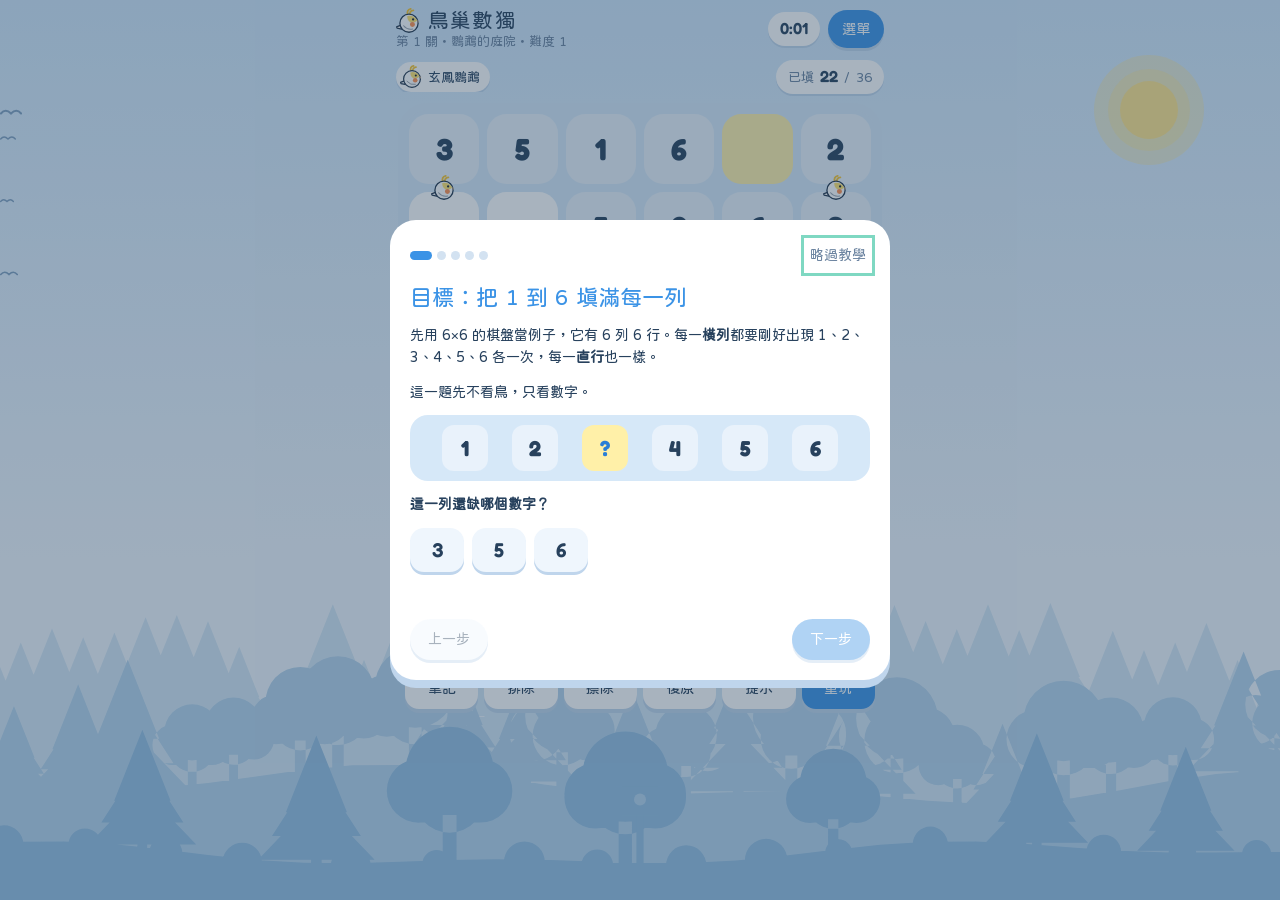
==== commit 29ba6832: "擴充到 200 關：五種新線索、八個新章節、平順的難度曲線 - 第九到十六章：鳥巢區域、啄木鳥箭頭、鳥蛋奇偶、雁群斜線、鳥群總和，以及混合關卡 - 出題和推理解題器支援新線索；200 關全部驗證唯一解" ====
--- a/index.html
+++ b/index.html
@@ -2,7 +2,7 @@
 <html lang="zh-Hant">
 <head>
 <meta charset="utf-8">
-<meta name="build" content="e4bea28ebf">
+<meta name="build" content="7f76e4ec04">
 <meta name="viewport" content="width=device-width,initial-scale=1,viewport-fit=cover">
 <meta name="description" content="鳥巢數獨：用小鳥當線索的數字推理遊戲，100 關、8 種鳥規則、每日一題、圖鑑與鳥園。">
 <script>try{var t=JSON.parse(localStorage.getItem('kp4-prog')||'{}').theme;if(t==='light'||t==='dark')document.documentElement.setAttribute('data-theme',t)}catch(e){}</script>
@@ -564,6 +564,58 @@
 .shop-card .sheet-top{gap:8px}
 .shop-card .sheet-top h3{flex:1}
 #shop{z-index:22}
+
+/* 鳥園縮放 */
+.yard-scroll{overflow:auto;display:flex;flex-direction:column;background:linear-gradient(var(--g-sky1),var(--g-sky2));touch-action:pan-x pan-y}
+.yard-world{flex:none;height:100%;margin-top:auto}
+.zoom-ctl{position:absolute;z-index:3;left:10px;bottom:10px;display:flex;align-items:center;gap:2px;background:var(--surface);border-radius:999px;padding:3px;box-shadow:0 4px 0 var(--shadow),0 6px 18px rgba(0,0,0,.12)}
+.zoom-ctl button{font:inherit;font-family:var(--f-num);font-size:1.15rem;width:34px;height:34px;border:0;border-radius:50%;background:var(--paper);color:var(--accent);cursor:pointer}
+.zoom-ctl button:disabled{opacity:.35;cursor:default}
+.zoom-ctl .pano{width:auto;padding:0 12px;border-radius:999px;font-family:var(--f-body);font-size:.84rem;background:var(--accent);color:var(--accent-ink);margin-left:4px}
+#gZoomLbl{min-width:3.2em;text-align:center;font-family:var(--f-num);font-size:.8rem;color:var(--muted)}
+.yard-scroll{z-index:0}.g-fx{z-index:1}.zoom-ctl,.shop-fab{z-index:3}
+.zoom-ctl{top:10px;bottom:auto}
+
+/* 鳥園土地變大：天空 30%、草地 70% */
+.yard-world{background:linear-gradient(var(--g-sky1),var(--g-sky2) 29%,var(--g-grass1) 29%,var(--g-grass2))}
+.g-orb{top:4%}
+.g-hills{bottom:70%;height:7%}
+.g-path{position:absolute;left:0;right:0;bottom:0;width:100%;height:70%;background:none;border-radius:0;filter:none;opacity:.7}
+.g-tuft,.g-flower,.g-stone{position:absolute;transform:translateX(-50%);pointer-events:none}
+.g-tuft{width:calc(var(--ys)*14px);height:calc(var(--ys)*8px);background:radial-gradient(ellipse at 50% 100%,var(--g-hill1) 60%,transparent 62%);opacity:.9}
+.g-tuft::before,.g-tuft::after{content:"";position:absolute;bottom:0;width:30%;height:140%;border-radius:50% 50% 0 0;background:var(--g-hill1)}
+.g-tuft::before{left:18%;transform:rotate(-14deg)}.g-tuft::after{right:18%;transform:rotate(14deg)}
+.g-flower{width:calc(var(--ys)*7px);aspect-ratio:1;border-radius:50%;box-shadow:0 0 0 calc(var(--ys)*1.5px) rgba(255,255,255,.6)}
+.g-flower.f0{background:#ff9fc0}.g-flower.f1{background:#ffe066}.g-flower.f2{background:#fff}.g-flower.f3{background:#b9a6ff}
+.g-stone{width:calc(var(--ys)*12px);height:calc(var(--ys)*7px);border-radius:50%;background:#b8c2c8;opacity:.8}
+.yard-world.season-winter .g-flower{display:none}
+
+/* 101 關以後的線索 */
+:root{--reg-line:#3a5f86;--rg0:rgba(255,183,207,.32);--rg1:rgba(255,224,130,.34);--rg2:rgba(160,220,170,.34);--rg3:rgba(150,200,255,.34);--rg4:rgba(205,180,255,.34);--rg5:rgba(255,190,140,.32);--rg6:rgba(140,225,215,.32);--rg7:rgba(230,230,150,.34);--rg8:rgba(200,200,215,.4)}
+@media (prefers-color-scheme: dark){:root:not([data-theme="light"]){--reg-line:#a9cbee;--rg0:rgba(255,120,170,.16);--rg1:rgba(255,210,90,.15);--rg2:rgba(120,220,140,.15);--rg3:rgba(110,170,255,.17);--rg4:rgba(180,140,255,.17);--rg5:rgba(255,160,100,.15);--rg6:rgba(100,220,210,.15);--rg7:rgba(230,230,120,.14);--rg8:rgba(200,200,230,.14)}}
+:root[data-theme="dark"]{--reg-line:#a9cbee;--rg0:rgba(255,120,170,.16);--rg1:rgba(255,210,90,.15);--rg2:rgba(120,220,140,.15);--rg3:rgba(110,170,255,.17);--rg4:rgba(180,140,255,.17);--rg5:rgba(255,160,100,.15);--rg6:rgba(100,220,210,.15);--rg7:rgba(230,230,120,.14);--rg8:rgba(200,200,230,.14)}
+.cell[data-reg="0"]{background-image:linear-gradient(var(--rg0),var(--rg0))}.cell[data-reg="1"]{background-image:linear-gradient(var(--rg1),var(--rg1))}.cell[data-reg="2"]{background-image:linear-gradient(var(--rg2),var(--rg2))}.cell[data-reg="3"]{background-image:linear-gradient(var(--rg3),var(--rg3))}.cell[data-reg="4"]{background-image:linear-gradient(var(--rg4),var(--rg4))}.cell[data-reg="5"]{background-image:linear-gradient(var(--rg5),var(--rg5))}.cell[data-reg="6"]{background-image:linear-gradient(var(--rg6),var(--rg6))}.cell[data-reg="7"]{background-image:linear-gradient(var(--rg7),var(--rg7))}.cell[data-reg="8"]{background-image:linear-gradient(var(--rg8),var(--rg8))}
+.board-ov{position:absolute;inset:0;width:100%;height:100%;pointer-events:none;z-index:1;overflow:visible}
+.ov-reg{stroke:var(--reg-line);stroke-width:4;stroke-linecap:round}
+.ov-diag{stroke:var(--accent);stroke-width:2.5;stroke-dasharray:7 6;opacity:.5}
+.ov-cage{stroke:var(--ink);stroke-width:1.4;stroke-dasharray:4 3;opacity:.6}
+.cage-sum{position:absolute;z-index:3;pointer-events:none;font-family:var(--f-num);font-weight:700;font-size:max(.62rem,calc(var(--bw) / var(--n) * .19));line-height:1.15;padding:0 2px;border-radius:4px;background:color-mix(in srgb,var(--surface) 80%,transparent);color:var(--ink)}
+.cage-sum.bad{color:var(--error);background:var(--error-soft)}
+.bd-egg{position:absolute;z-index:2;pointer-events:none;width:max(8px,calc(var(--bw) / var(--n) * .2));aspect-ratio:.78;transform:translate(-50%,-50%);border-radius:50% 50% 50% 50%/60% 60% 40% 40%;box-sizing:border-box}
+.bd-egg.odd{background:#fffaf0;border:1.5px solid #b9a27a}
+.bd-egg.even{background:#7cc4f0;border:1.5px solid #3b84bf}
+.bd-egg.bad{box-shadow:0 0 0 2.5px var(--error)}
+.dot.peck svg{transform-origin:50% 50%}
+.nests{display:inline-flex;gap:2px;vertical-align:-1px}.nests i{width:8px;height:8px;border-radius:50%;background:var(--line);display:block}.nests i.on{background:#c98b55}
+
+:root{--g-water:#7cc4f0;--g-mount:#9fb8cf}
+@media (prefers-color-scheme: dark){:root:not([data-theme="light"]){--g-water:#2b5f8a;--g-mount:#24384f}}
+:root[data-theme="dark"]{--g-water:#2b5f8a;--g-mount:#24384f}
+.g-mount{position:absolute;right:0;width:60%;bottom:70%;height:14%}
+.g-lake{position:absolute;left:3%;bottom:8%;width:30%;height:22%;pointer-events:none}
+.g-fall{animation:g-fall-w 1s linear infinite;stroke-dasharray:6 6}
+@keyframes g-fall-w{to{stroke-dashoffset:-12}}
+.birdrow > .chip{flex:none;white-space:nowrap}
 </style>
 </head>
 <body>
@@ -609,7 +661,7 @@
       </div>
       <button class="nav" id="nextLv" aria-label="下一關">›</button>
     </div>
-    <div class="prog-row"><button class="pill" id="mapBtn">選關</button><div class="prog"><i id="progBar" style="width:0%"></i></div><span><b id="progN">0</b> / 100</span></div>
+    <div class="prog-row"><button class="pill" id="mapBtn">選關</button><div class="prog"><i id="progBar" style="width:0%"></i></div><span><b id="progN">0</b> / <span id="progMax">200</span></span></div>
   </section>
 
   <section class="panel" id="panel-daily" hidden>
@@ -742,6 +794,10 @@
     <div class="yard-frame">
       <div class="yard-scroll" id="yardScroll"><div class="yard-world" id="yard"></div></div>
       <div class="g-fx" id="gFx" aria-hidden="true"></div>
+      <div class="zoom-ctl" role="group" aria-label="縮放鳥園">
+        <button id="gZoomOut" aria-label="縮小">−</button><span id="gZoomLbl">100%</span><button id="gZoomIn" aria-label="放大">＋</button>
+        <button class="pano" id="gPano">全景</button>
+      </div>
       <button class="shop-fab" id="gShop"><svg class="shop-ic" viewBox="0 0 24 24" aria-hidden="true"><path d="M3 9 L5 3 H19 L21 9 Z" fill="#ff8f4f"/><path d="M3 9 h4.5 v1 a2.25 2.25 0 0 1 -4.5 0 Z M7.5 9 h4.5 v1 a2.25 2.25 0 0 1 -4.5 0 Z M12 9 h4.5 v1 a2.25 2.25 0 0 1 -4.5 0 Z M16.5 9 H21 v1 a2.25 2.25 0 0 1 -4.5 0 Z" fill="#fff4e0" stroke="#ff8f4f" stroke-width=".8"/><rect x="4.5" y="12" width="15" height="9" rx="1" fill="#fff"/><rect x="9.5" y="14.5" width="5" height="6.5" fill="#3b93e6"/><rect x="5.8" y="13.5" width="2.6" height="2.6" fill="#bfe0fb"/><rect x="15.6" y="13.5" width="2.6" height="2.6" fill="#bfe0fb"/></svg><span>商店</span></button>
     </div>
     <div class="g-bar" id="gBar"></div>
@@ -802,8 +858,8 @@
     </form>
     <p class="note" id="pwMsg" aria-live="polite"></p>
     <form id="cheatForm" class="cheat" hidden>
-      <label for="cheatLv">已經破到第幾關（0 到 100）</label>
-      <input id="cheatLv" class="field" type="number" inputmode="numeric" min="0" max="100">
+      <label for="cheatLv">已經破到第幾關（0 到 200）</label>
+      <input id="cheatLv" class="field" type="number" inputmode="numeric" min="0" max="200">
       <label for="cheatSeeds">種子數量</label>
       <input id="cheatSeeds" class="field" type="number" inputmode="numeric" min="0" max="9999999">
       <label for="cheatCoins">鳥幣數量</label>
@@ -884,16 +940,33 @@
   return A;
 }
 
-// 題目物件：{n,tit,h,v,owls,sol,givens}；prep 補上推理用的結構（不存檔）
+// 題目物件：{n,tit,h,v,owls,sol,givens} 再加上 101 關以後的線索（都可以沒有）：
+//   reg   鳥巢區域：長度 NN 的陣列，每格屬於第幾個巢（每個巢也要 1 到 N 各一次）
+//   diag  雁群斜線：true 時兩條對角線也要 1 到 N 各一次
+//   gt    啄木鳥箭頭：[[大的格子, 小的格子], ...]
+//   egg   鳥蛋：長度 NN 的陣列，0 沒有、1 白蛋（奇數）、2 藍蛋（偶數）
+//   cages 鳥群總和：[{cells:[...], s:總和}, ...]，群裡的數字不能重複
+// prep 補上推理用的結構（不存檔）
 function prep(P){
-  const n=P.n,NN=n*n;
-  P.NN=NN; P.A=allowTable(n,P.tit);
+  const n=P.n,NN=n*n,full=(1<<n)-1;
+  P.NN=NN; P.A=allowTable(n,P.tit); P.full=full;
   P.nb=range(NN).map(i=>{const r=i/n|0,c=i%n,o=[];
     if(c>0)o.push([i-1,P.h[r][c-1]]); if(c<n-1)o.push([i+1,P.h[r][c]]);
     if(r>0)o.push([i-n,P.v[r-1][c]]); if(r<n-1)o.push([i+n,P.v[r][c]]);
     return o;});
   P.ow=(P.owls||[]).map(o=>({cells:[o.r*n+o.c,o.r*n+o.c+1,(o.r+1)*n+o.c,(o.r+1)*n+o.c+1],s:o.s}));
   P.cellOw=range(NN).map(()=>[]); P.ow.forEach((o,k)=>o.cells.forEach(i=>P.cellOw[i].push(k)));
+  // 要「1 到 N 各一次」的群組：列、行、鳥巢、斜線
+  P.units=[];
+  for(let r=0;r<n;r++) P.units.push({kind:'row',idx:r,cells:range(n).map(c=>r*n+c)});
+  for(let c=0;c<n;c++) P.units.push({kind:'col',idx:c,cells:range(n).map(r=>r*n+c)});
+  if(P.reg) for(let k=0;k<n;k++) P.units.push({kind:'reg',idx:k,cells:range(NN).filter(i=>P.reg[i]===k)});
+  if(P.diag){ P.units.push({kind:'diag',idx:0,cells:range(n).map(k=>k*n+k)}); P.units.push({kind:'diag',idx:1,cells:range(n).map(k=>k*n+(n-1-k))}); }
+  P.cu=range(NN).map(()=>[]); P.units.forEach((u,k)=>u.cells.forEach(i=>P.cu[i].push(k)));
+  let odd=0; for(let v=1;v<=n;v+=2) odd|=1<<(v-1);
+  P.em=range(NN).map(i=>!P.egg||!P.egg[i]?full:P.egg[i]===1?odd:full&~odd);
+  P.gtOf=range(NN).map(()=>[]); (P.gt||[]).forEach(([hi,lo])=>{P.gtOf[hi].push([lo,1]); P.gtOf[lo].push([hi,-1]);});
+  P.cg=(P.cages||[]); P.cellCg=range(NN).map(()=>[]); P.cg.forEach((c,k)=>c.cells.forEach(i=>P.cellCg[i].push(k)));
   return P;
 }
 function owlMask(o,i,g,n){
@@ -905,35 +978,102 @@
   if(lo>hi) return 0;
   return ((1<<hi)-1)&~((1<<(lo-1))-1);
 }
-// 某一格在目前盤面下的基本候選數（同列、同行、旁邊已填格子的鳥、貓頭鷹）
-function baseCand(P,g,i,rowM,colM){
-  const n=P.n; let m=((1<<n)-1)&~rowM[i/n|0]&~colM[i%n];
+// 鳥群：剩下的總和，要能用「還沒用過、互不相同」的數字湊出來
+function sumRange(mask,e){ // 從 mask 裡挑 e 個不同數字，最小和最大的總和
+  const b=bitsOf(mask); if(b.length<e) return null;
+  let lo=0,hi=0; for(let k=0;k<e;k++){lo+=b[k]; hi+=b[b.length-1-k];} return [lo,hi];
+}
+function cageMask(cg,i,g,n,full){
+  let used=0,fs=0,e=0;
+  for(const j of cg.cells) if(j!==i){ if(g[j]){ used|=1<<(g[j]-1); fs+=g[j]; } else e++; }
+  let m=0; const rem=cg.s-fs;
+  for(let v=1;v<=n;v++){ const b=1<<(v-1); if(used&b) continue;
+    const rest=rem-v; if(e===0){ if(rest===0) m|=b; continue; }
+    const r=sumRange(full&~used&~b,e); if(r&&rest>=r[0]&&rest<=r[1]) m|=b; }
+  return m;
+}
+const above=(w,full)=>full&~((1<<w)-1), below=w=>(1<<(w-1))-1;
+// 某一格在目前盤面下的基本候選數
+function baseCand(P,g,i,UM){
+  const n=P.n; let m=P.em[i];
+  for(const u of P.cu[i]) m&=~UM[u];
   for(const [j,t] of P.nb[i]){const w=g[j]; if(w) m&=P.A[t][w];}
   for(const k of P.cellOw[i]) m&=owlMask(P.ow[k],i,g,n);
+  for(const [j,s] of P.gtOf[i]){const w=g[j]; if(w) m&=s>0?above(w,P.full):below(w);}
+  for(const k of P.cellCg[i]) m&=cageMask(P.cg[k],i,g,n,P.full);
   return m;
 }
-function lineMasks(P,g){
-  const n=P.n,rowM=Array(n).fill(0),colM=Array(n).fill(0);
-  for(let i=0;i<P.NN;i++) if(g[i]){const b=1<<(g[i]-1);rowM[i/n|0]|=b;colM[i%n]|=b;}
-  return [rowM,colM];
+function unitMasks(P,g){
+  const UM=Array(P.units.length).fill(0);
+  for(let i=0;i<P.NN;i++) if(g[i]){const b=1<<(g[i]-1); for(const u of P.cu[i]) UM[u]|=b;}
+  return UM;
 }
 // 數解答數量（到 limit 為止）；超過搜尋預算視為「不唯一」
 function countSolutions(P,grid,limit=2,budget=250000){
   const n=P.n,NN=P.NN,g=grid.slice();
-  const [rowM,colM]=lineMasks(P,g);
+  const UM=unitMasks(P,g);
   let count=0,nodes=0;
   const go=()=>{
     if(++nodes>budget){count=limit;return;}
     let best=-1,bm=0,bn=99;
-    for(let i=0;i<NN;i++) if(!g[i]){const m=baseCand(P,g,i,rowM,colM),k=popc(m); if(k<bn){bn=k;best=i;bm=m; if(k<=1)break;}}
+    for(let i=0;i<NN;i++) if(!g[i]){const m=baseCand(P,g,i,UM),k=popc(m); if(k<bn){bn=k;best=i;bm=m; if(k<=1)break;}}
     if(best<0){count++;return;}
     if(bn===0) return;
-    const r=best/n|0,c=best%n;
+    const us=P.cu[best];
     for(let v=1;v<=n;v++) if(bm>>(v-1)&1){const b=1<<(v-1);
-      g[best]=v;rowM[r]|=b;colM[c]|=b; go(); g[best]=0;rowM[r]&=~b;colM[c]&=~b;
+      g[best]=v; for(const u of us) UM[u]|=b; go(); g[best]=0; for(const u of us) UM[u]&=~b;
       if(count>=limit) return;}
   };
   go(); return count;
+}
+// 只照「列、行、鳥巢、斜線」隨機填滿一個答案（填不出來回傳 null）
+function fillUnits(P,budget=40000){
+  const n=P.n,NN=P.NN,g=Array(NN).fill(0),UM=Array(P.units.length).fill(0); let nodes=0;
+  const go=()=>{
+    if(++nodes>budget) return false;
+    let best=-1,bm=0,bn=99;
+    for(let i=0;i<NN;i++) if(!g[i]){ let m=P.full; for(const u of P.cu[i]) m&=~UM[u]; const k=popc(m); if(k<bn){bn=k;best=i;bm=m; if(k<=1)break;} }
+    if(best<0) return true; if(!bn) return false;
+    for(const v of shuffle(bitsOf(bm))){ const b=1<<(v-1); g[best]=v; for(const u of P.cu[best]) UM[u]|=b;
+      if(go()) return true; g[best]=0; for(const u of P.cu[best]) UM[u]&=~b; }
+    return false;
+  };
+  return go()?g:null;
+}
+// 鳥巢：先用規則的形狀（6×6、8×8、9×9 用方塊，其他用橫列）填好答案，
+// 再把相鄰兩個巢裡「數字相同」的兩格互換，巢的形狀變得不規則，但每個巢仍然剛好 1 到 N
+function growRegions(n){ // 從橫列開始，隨機交換邊界格子（每個巢大小不變、保持相連）
+  const NN=n*n; let reg=range(NN).map(i=>i/n|0);
+  const nbs=i=>{const r=i/n|0,c=i%n,o=[]; if(c>0)o.push(i-1); if(c<n-1)o.push(i+1); if(r>0)o.push(i-n); if(r<n-1)o.push(i+n); return o;};
+  const connected=k=>{const cells=range(NN).filter(i=>reg[i]===k); const seen=new Set([cells[0]]),st=[cells[0]];
+    while(st.length){const x=st.pop(); for(const y of nbs(x)) if(reg[y]===k&&!seen.has(y)){seen.add(y);st.push(y);}} return seen.size===cells.length;};
+  let ok=0;
+  for(let t=0;t<NN*40&&ok<NN*3;t++){
+    const a=rnd(NN), ns=nbs(a).filter(b=>reg[b]!==reg[a]); if(!ns.length) continue;
+    const A=reg[a], B=reg[ns[rnd(ns.length)]];
+    const cs=range(NN).filter(x=>reg[x]===B&&nbs(x).some(y=>reg[y]===A)); if(!cs.length) continue;
+    const c=cs[rnd(cs.length)]; reg[a]=B; reg[c]=A;
+    if(connected(A)&&connected(B)) ok++; else { reg[a]=A; reg[c]=B; }
+  }
+  return reg;
+}
+function baseRegions(n){ const NN=n*n, box={4:[2,2],6:[2,3],8:[2,4],9:[3,3]}[n];
+  return range(NN).map(i=>{const r=i/n|0,c=i%n; return box?Math.floor(r/box[0])*(n/box[1])+Math.floor(c/box[1]):r;}); }
+function shapeRegions(reg,sol,n){
+  reg=reg.slice(); const NN=n*n;
+  const nbs=i=>{const r=i/n|0,c=i%n,o=[]; if(c>0)o.push(i-1); if(c<n-1)o.push(i+1); if(r>0)o.push(i-n); if(r<n-1)o.push(i+n); return o;};
+  const connected=k=>{const cells=range(NN).filter(i=>reg[i]===k); const seen=new Set([cells[0]]),st=[cells[0]];
+    while(st.length){const x=st.pop(); for(const y of nbs(x)) if(reg[y]===k&&!seen.has(y)){seen.add(y);st.push(y);}} return seen.size===cells.length;};
+  let ok=0;
+  for(let t=0;t<NN*80&&ok<NN*2;t++){
+    const a=rnd(NN), A=reg[a], ns=nbs(a).filter(b=>reg[b]!==A); if(!ns.length) continue;
+    const B=reg[ns[rnd(ns.length)]];
+    const c=range(NN).find(x=>reg[x]===B&&sol[x]===sol[a]);
+    if(c===undefined||!nbs(c).some(y=>reg[y]===A)) continue;
+    reg[a]=B; reg[c]=A;
+    if(connected(A)&&connected(B)) ok++; else { reg[a]=A; reg[c]=B; }
+  }
+  return reg;
 }
 function randomLatin(n){
   const NN=n*n;
@@ -957,107 +1097,172 @@
 // 技巧：1 單一候選  2 唯一位置  3 鄰格推理（看旁邊格子的可能性）  4 數對
 const TECH_NAME={1:'只剩一個可能',2:'唯一位置',3:'看鄰居的可能',4:'數對'};
 const TECH_W={1:1,2:2,3:6,4:12};
-function unitCells(n,u){return u<n?range(n).map(k=>u*n+k):range(n).map(k=>k*n+(u-n))}
 
 function logicSolve(P,start,maxPlace=Infinity){
-  const n=P.n,NN=P.NN,g=start.slice();
-  const [rowM,colM]=lineMasks(P,g);
+  const n=P.n,NN=P.NN,g=start.slice(),full=P.full;
+  const UM=unitMasks(P,g);
   const C=Array(NN).fill(0), elimTech=Array(NN).fill(0);
-  for(let i=0;i<NN;i++) if(!g[i]) C[i]=baseCand(P,g,i,rowM,colM);
-  const units=range(2*n).map(u=>unitCells(n,u));
-  const steps=[];
+  for(let i=0;i<NN;i++) if(!g[i]) C[i]=baseCand(P,g,i,UM);
+  const steps=[]; let adv=0;
   const place=(i,v,tech,info)=>{
-    g[i]=v; const b=1<<(v-1), r=i/n|0, c=i%n; rowM[r]|=b; colM[c]|=b; C[i]=0;
+    g[i]=v; const b=1<<(v-1); C[i]=0;
+    for(const u of P.cu[i]){ UM[u]|=b; for(const j of P.units[u].cells) if(!g[j]) C[j]&=~b; }
     steps.push({i,v,tech,info});
-    for(let k=0;k<n;k++){const a=r*n+k,d=k*n+c; if(!g[a])C[a]&=~b; if(!g[d])C[d]&=~b;}
     for(const [j,t] of P.nb[i]) if(!g[j]) C[j]&=P.A[t][v];
     for(const k of P.cellOw[i]) for(const j of P.ow[k].cells) if(!g[j]) C[j]&=owlMask(P.ow[k],j,g,n);
+    for(const [j,s] of P.gtOf[i]) if(!g[j]) C[j]&=s>0?below(v):above(v,full);
+    for(const k of P.cellCg[i]) for(const j of P.cg[k].cells) if(!g[j]) C[j]&=cageMask(P.cg[k],j,g,n,full);
   };
-  const owlFeasible=(o,i,v)=>{let lo=v,hi=v;
-    for(const j of o.cells) if(j!==i){ if(g[j]){lo+=g[j];hi+=g[j];} else {const m=C[j]; if(!m) return false; lo+=lowBit(m); hi+=32-Math.clz32(m);} }
-    return lo<=o.s&&o.s<=hi;};
+  const lo=m=>lowBit(m), hi=m=>32-Math.clz32(m);
+  const owlFeasible=(o,i,v)=>{let a=v,b=v;
+    for(const j of o.cells) if(j!==i){ if(g[j]){a+=g[j];b+=g[j];} else {const m=C[j]; if(!m) return false; a+=lo(m); b+=hi(m);} }
+    return a<=o.s&&o.s<=b;};
+  const cageFeasible=(cg,i,v)=>{let a=v,b=v;
+    for(const j of cg.cells) if(j!==i){ if(g[j]){ if(g[j]===v) return false; a+=g[j];b+=g[j]; } else { const m=C[j]&~(1<<(v-1)); if(!m) return false; a+=lo(m); b+=hi(m);} }
+    return a<=cg.s&&cg.s<=b;};
   const arc=()=>{let changed=false;
     for(let i=0;i<NN;i++) if(!g[i]){ const m=C[i]; let keep=0;
       for(const v of bitsOf(m)){ let ok=true;
         for(const [j,t] of P.nb[i]) if(!g[j]&&!(C[j]&P.A[t][v])){ok=false;break;}
+        if(ok) for(const [j,s] of P.gtOf[i]) if(!g[j]&&!(C[j]&(s>0?below(v):above(v,full)))){ok=false;break;}
         if(ok) for(const k of P.cellOw[i]) if(!owlFeasible(P.ow[k],i,v)){ok=false;break;}
+        if(ok) for(const k of P.cellCg[i]) if(!cageFeasible(P.cg[k],i,v)){ok=false;break;}
         if(ok) keep|=1<<(v-1); }
-      if(keep!==m){C[i]=keep;elimTech[i]=Math.max(elimTech[i],3);changed=true;} }
-    return changed;};
+      if(keep!==m){C[i]=keep;elimTech[i]=Math.max(elimTech[i],3);return true;} } // 像人一樣：一次只想通一格
+    return false;};
   const pairs=()=>{let changed=false;
-    for(const U of units){ const em=U.filter(i=>!g[i]);
+    for(const U of P.units){ const em=U.cells.filter(i=>!g[i]);
       for(let a=0;a<em.length;a++){ const ma=C[em[a]]; if(popc(ma)!==2) continue;
         for(let b=a+1;b<em.length;b++) if(C[em[b]]===ma)
-          for(const i of em) if(i!==em[a]&&i!==em[b]&&(C[i]&ma)){C[i]&=~ma;elimTech[i]=Math.max(elimTech[i],4);changed=true;} } }
-    return changed;};
+          for(const i of em) if(i!==em[a]&&i!==em[b]&&(C[i]&ma)){C[i]&=~ma;elimTech[i]=Math.max(elimTech[i],4);changed=true;}
+          if(changed) return true; } }
+    return false;};
 
   while(steps.length<maxPlace){
     let empty=0; for(let i=0;i<NN;i++) if(!g[i]){ empty++; if(!C[i]) return {g,steps,stuck:true,contradiction:true}; }
-    if(!empty) return {g,steps,solved:true};
+    if(!empty) return {g,steps,solved:true,adv};
     let found=false;
     for(let i=0;i<NN;i++) if(!g[i]&&popc(C[i])===1){ place(i,lowBit(C[i]),Math.max(1,elimTech[i]),{kind:'single'}); found=true; break; }
     if(found) continue;
-    outer: for(let u=0;u<units.length;u++){ const U=units[u];
+    outer: for(const U of P.units){
       for(let v=1;v<=n;v++){ const b=1<<(v-1); let cnt=0,at=-1,present=false;
-        for(const i of U){ if(g[i]===v){present=true;break;} if(!g[i]&&(C[i]&b)){cnt++;at=i;} }
-        if(!present&&cnt===1){ let t=2; for(const i of U) t=Math.max(t,elimTech[i]);
-          place(at,v,t,{kind:'hidden',unit:u<n?'row':'col',idx:u<n?u:u-n}); found=true; break outer; } } }
+        for(const i of U.cells){ if(g[i]===v){present=true;break;} if(!g[i]&&(C[i]&b)){cnt++;at=i;} }
+        if(!present&&cnt===1){ let t=2; for(const i of U.cells) t=Math.max(t,elimTech[i]);
+          place(at,v,t,{kind:'hidden',unit:U.kind,idx:U.idx}); found=true; break outer; } } }
     if(found) continue;
-    if(arc()) continue;
-    if(pairs()) continue;
-    return {g,steps,stuck:true,C};
+    if(arc()){adv++; continue;}
+    if(pairs()){adv++; continue;}
+    return {g,steps,stuck:true,C,adv};
   }
-  return {g,steps,partial:true,C};
+  return {g,steps,partial:true,C,adv};
 }
 function gradePuzzle(P){
   const r=logicSolve(P,P.givens);
   let score=0,max=0; for(const s of r.steps){score+=TECH_W[s.tech]||1; max=Math.max(max,s.tech);}
   if(!r.solved){score+=1000; max=5;}
-  return {score,max};
+  return {score,max,adv:r.adv};
 }
 // ===================== 03 出題：關卡、每日一題、題目代碼 =====================
 // spec：{n, tit, partial:[鳥代號], owl, keep(開局給數字比例), density, minKeep}
 function buildPuzzle(spec,givenSol){
-  const n=spec.n, NN=n*n, sol=givenSol?givenSol.slice():randomLatin(n);
-  const dens=spec.density??0.75, tit=!!spec.tit, partial=spec.partial||[];
+  const n=spec.n, NN=n*n, dens=spec.density??0.75, tit=!!spec.tit, partial=spec.partial||[];
+  const P={n,tit};
+  // 0. 答案：有鳥巢或斜線時，要先排好鳥巢再填答案（填不出來就換一組鳥巢重來）
+  let sol=null;
+  if(givenSol) sol=givenSol.slice();
+  else if(spec.reg||spec.diag){
+    const hasBox=[4,6,8,9].includes(n);
+    P.diag=!!spec.diag; P.h=range(n).map(()=>Array(n-1).fill(0)); P.v=range(n-1).map(()=>Array(n).fill(0));
+    if(spec.reg&&!hasBox){ // 7×7：隨機長出鳥巢再填答案，填不出來就換一組
+      for(let t=0;t<30&&!sol;t++){ P.reg=growRegions(n); prep(P); sol=fillUnits(P); }
+    }
+    if(!sol){
+      P.reg=spec.reg?baseRegions(n):undefined; prep(P);
+      for(let t=0;t<60&&!sol;t++) sol=fillUnits(P);
+      if(!sol) throw new Error('fill failed');
+      if(spec.reg&&hasBox) P.reg=shapeRegions(P.reg,sol,n);
+    }
+  } else sol=randomLatin(n);
+  P.sol=sol;
   const pick=(a,b)=>{const d=fullBird(a,b,tit); if(d) return d;
     const opts=partial.filter(t=>holds(t,a,b,n)); return opts.length&&RNG()<dens?opts[rnd(opts.length)]:0;};
-  const h=range(n).map(r=>range(n-1).map(c=>pick(sol[r*n+c],sol[r*n+c+1])));
-  const v=range(n-1).map(r=>range(n).map(c=>pick(sol[r*n+c],sol[(r+1)*n+c])));
-  const allOwls=[];
+  P.h=range(n).map(r=>range(n-1).map(c=>pick(sol[r*n+c],sol[r*n+c+1])));
+  P.v=range(n-1).map(r=>range(n).map(c=>pick(sol[r*n+c],sol[(r+1)*n+c])));
+  // 部分線索的候選清單（on=false 表示被拿掉）
+  const allOwls=[], allGt=[], allEgg=[], allCg=[];
   if(spec.owl) for(let r=0;r<n-1;r++) for(let c=0;c<n-1;c++) if(RNG()<0.5)
     allOwls.push({r,c,s:sol[r*n+c]+sol[r*n+c+1]+sol[(r+1)*n+c]+sol[(r+1)*n+c+1],on:true});
-  const P={n,tit,h,v,sol};
-  const sync=()=>{P.owls=allOwls.filter(o=>o.on).map(({r,c,s})=>({r,c,s})); prep(P);};
+  if(spec.gt){ // 啄木鳥只站在沒有其他鳥的邊上
+    for(let r=0;r<n;r++) for(let c=0;c<n-1;c++) if(!P.h[r][c]&&RNG()<spec.gt){const a=r*n+c,b=a+1; allGt.push({p:sol[a]>sol[b]?[a,b]:[b,a],on:true});}
+    for(let r=0;r<n-1;r++) for(let c=0;c<n;c++) if(!P.v[r][c]&&RNG()<spec.gt){const a=r*n+c,b=a+n; allGt.push({p:sol[a]>sol[b]?[a,b]:[b,a],on:true});}
+  }
+  if(spec.egg) for(let i=0;i<NN;i++) if(RNG()<spec.egg) allEgg.push({i,e:sol[i]%2?1:2,on:true});
+  if(spec.cage){ // 鳥群：2 到 4 格連在一起、數字都不一樣
+    const used=new Set(), nbs=i=>{const r=i/n|0,c=i%n,o=[]; if(c>0)o.push(i-1); if(c<n-1)o.push(i+1); if(r>0)o.push(i-n); if(r<n-1)o.push(i+n); return o;};
+    for(const st of shuffle(range(NN))){
+      if(used.has(st)||RNG()>spec.cage) continue;
+      const size=2+rnd(3), cells=[st], vals=new Set([sol[st]]);
+      while(cells.length<size){ const fr=shuffle(cells.flatMap(nbs).filter(j=>!used.has(j)&&!cells.includes(j)&&!vals.has(sol[j])));
+        if(!fr.length) break; cells.push(fr[0]); vals.add(sol[fr[0]]); }
+      if(cells.length<2) continue;
+      cells.forEach(j=>used.add(j)); allCg.push({cells:cells.sort((a,b)=>a-b),s:cells.reduce((t,j)=>t+sol[j],0),on:true});
+    }
+  }
+  const sync=()=>{
+    P.owls=allOwls.filter(o=>o.on).map(({r,c,s})=>({r,c,s}));
+    P.gt=allGt.filter(x=>x.on).map(x=>x.p); if(!P.gt.length) delete P.gt;
+    if(allEgg.some(x=>x.on)){ P.egg=Array(NN).fill(0); allEgg.forEach(x=>{if(x.on)P.egg[x.i]=x.e;}); } else delete P.egg;
+    P.cages=allCg.filter(x=>x.on).map(({cells,s})=>({cells,s})); if(!P.cages.length) delete P.cages;
+    prep(P);
+  };
   sync();
   // 1. 先拿掉開局數字（所有部分線索都在）
-  let grid=sol.slice(), givens=NN; const target=Math.round(NN*spec.keep);
+  // 開局至少要給幾個數字：6×6、7×7 三個，8×8 四個，9×9 六個
+  const floor=spec.minGiven??Math.max(3,Math.round(NN*0.07));
+  let grid=sol.slice(), givens=NN; const target=Math.max(floor,Math.round(NN*spec.keep));
   for(const i of shuffle(range(NN))){
     if(givens<=target) break;
     const k=grid[i]; grid[i]=0;
     if(countSolutions(P,grid)!==1) grid[i]=k; else givens--;
   }
-  // 2. 再拿掉多餘的部分線索，讓留下來的鳥都有用；每種新鳥至少留 minKeep 隻
+  // 2. 再拿掉多餘的部分線索，讓留下來的都有用；每一種至少留 minKeep 個
   const minKeep=spec.minKeep??2, cnt={};
-  const items=[];
-  P.h.forEach((row,r)=>row.forEach((t,c)=>{if(t>=3){items.push({kind:'h',r,c,t});cnt[t]=(cnt[t]||0)+1;}}));
-  P.v.forEach((row,r)=>row.forEach((t,c)=>{if(t>=3){items.push({kind:'v',r,c,t});cnt[t]=(cnt[t]||0)+1;}}));
-  allOwls.forEach(o=>{items.push({kind:'o',o,t:'O'});cnt.O=(cnt.O||0)+1;});
+  const items=[], add=(it,t)=>{it.t=t; items.push(it); cnt[t]=(cnt[t]||0)+1;};
+  P.h.forEach((row,r)=>row.forEach((t,c)=>{if(t>=3) add({kind:'h',r,c},t);}));
+  P.v.forEach((row,r)=>row.forEach((t,c)=>{if(t>=3) add({kind:'v',r,c},t);}));
+  allOwls.forEach(o=>add({kind:'x',o},'O')); allGt.forEach(o=>add({kind:'x',o},'W'));
+  allEgg.forEach(o=>add({kind:'x',o},'EG')); allCg.forEach(o=>add({kind:'x',o},'K'));
+  const minOf=t=>(spec.minK&&spec.minK[t])??minKeep;
   for(const it of shuffle(items)){
-    if(cnt[it.t]<=minKeep) continue;
-    if(it.kind==='o') it.o.on=false; else P[it.kind][it.r][it.c]=0;
+    if(cnt[it.t]<=minOf(it.t)) continue;
+    if(it.kind==='x') it.o.on=false; else P[it.kind][it.r][it.c]=0;
     sync();
     if(countSolutions(P,grid)===1) cnt[it.t]--;
-    else { if(it.kind==='o') it.o.on=true; else P[it.kind][it.r][it.c]=it.t; sync(); }
+    else { if(it.kind==='x') it.o.on=true; else P[it.kind][it.r][it.c]=it.t; sync(); }
   }
+  // 3. 一定要能「純推理」解開：卡住的話，在最關鍵的格子補一個數字（優先補在旁邊有線索的格子）
+  logicRepair(P,grid);
   P.givens=grid;
   return P;
 }
 function birdsIn(P){
   const s=new Set(); P.h.flat().concat(P.v.flat()).forEach(t=>t&&s.add(t)); if(P.owls&&P.owls.length) s.add('O');
+  if(P.reg) s.add('weaver'); if(P.gt&&P.gt.length) s.add('woodpecker'); if(P.egg) s.add('quail');
+  if(P.diag) s.add('goose'); if(P.cages&&P.cages.length) s.add('starling');
   return [...s].sort((a,b)=>BIRD_ORDER.indexOf(a)-BIRD_ORDER.indexOf(b));
 }
-const BIRD_ORDER=[1,2,3,4,5,'O',6,7];
+const BIRD_ORDER=[1,2,3,4,5,'O',6,7,'weaver','woodpecker','quail','goose','starling'];
+function logicRepair(P,grid){
+  for(let k=0;k<60;k++){
+    const r=logicSolve(P,grid); if(r.solved) return;
+    let best=-1,bs=99;
+    for(let i=0;i<P.NN;i++) if(!r.g[i]){
+      const c=r.C?popc(r.C[i]):P.n, nearBird=P.nb[i].some(([,t])=>t>0)||P.cellOw[i].length>0||P.gtOf[i].length>0||P.cellCg[i].length>0||(P.egg&&P.egg[i]);
+      const s=c-(nearBird?.6:0)+RNG()*.3; if(s<bs){bs=s;best=i;} }
+    if(best<0) return; grid[best]=P.sol[best];
+  }
+}
+
 // 產生多個候選題，依推理難度排序後挑一題
 function pickByDifficulty(spec,seed,K,t){
   const cands=[];
@@ -1083,18 +1288,55 @@
     if(L===100) return {n:9,tit:true,partial:[3,4,5,6,7],owl:true,keep:0,density:.5,minKeep:1};
     const mix=[[7],[7],[7,4],[7,5],[7,3],[7,6],[7,4,5],[7,3,6],[7],[7,5],[7,3,4],[7,6],[7,4,6]][L-87];
     return {n:9,tit:true,partial:mix,owl:L%4===0,keep:lerp(.14,0,t)};}},
+  // ---- 101 關以後：每章一種新線索，先從 6×6 教起 ----
+  {name:'織布鳥的鳥巢',bird:'weaver',from:101,to:112,spec:(t,L)=>L<=106?{n:6,tit:false,reg:true,keep:lerp(.45,.12,t*2)}:{n:7,tit:true,reg:true,keep:lerp(.22,.04,(t-.5)*2)}},
+  {name:'小啄木的樹林',bird:'woodpecker',from:113,to:124,spec:(t,L)=>L<=118?{n:6,tit:false,gt:.6,minK:{W:9},keep:lerp(.35,.08,t*2)}:{n:7,tit:true,gt:.5,minK:{W:11},keep:lerp(.2,.03,(t-.5)*2)}},
+  {name:'鵪鶉的蛋',bird:'quail',from:125,to:136,spec:(t,L)=>L<=130?{n:6,tit:false,egg:.6,minK:{EG:10},keep:lerp(.35,.08,t*2)}:{n:7,tit:true,egg:.5,partial:[3],minK:{EG:14},keep:lerp(.2,.03,(t-.5)*2)}},
+  {name:'鴻雁的天空',bird:'goose',from:137,to:148,spec:(t,L)=>L<=142?{n:6,tit:false,diag:true,keep:lerp(.4,.1,t*2)}:{n:8,tit:true,diag:true,keep:lerp(.18,.03,(t-.5)*2)}},
+  {name:'灰椋鳥的鳥群',bird:'starling',from:149,to:160,spec:(t,L)=>L<=154?{n:6,tit:false,cage:.8,minK:{K:5},keep:lerp(.3,.06,t*2)}:{n:7,tit:true,cage:.7,minK:{K:7},keep:lerp(.18,.03,(t-.5)*2)}},
+  {name:'鳥巢裡的鳥群',bird:'weaver',from:161,to:172,spec:(t,L)=>L<=166?{n:7,tit:true,reg:true,cage:.6,minK:{K:5},keep:lerp(.22,.05,t*2)}:{n:8,tit:true,reg:true,cage:.6,minK:{K:7},keep:lerp(.16,.03,(t-.5)*2)}},
+  {name:'候鳥大集合',bird:'goose',from:173,to:186,spec:(t,L)=>{
+    const mix=[{reg:true,gt:.4,minK:{W:10}},{diag:true,egg:.4,minK:{EG:12}},{cage:.6,gt:.3,minK:{K:7,W:6}},{reg:true,egg:.4,minK:{EG:12}},{diag:true,cage:.6,minK:{K:7}},{reg:true,diag:true}][(L-173)%6];
+    return {n:9,tit:true,...mix,keep:lerp(.12,.03,t)};}},
+  {name:'終章・百鳥齊鳴',bird:'starling',from:187,to:200,spec:(t,L)=>{
+    if(L===200) return {n:9,tit:true,reg:true,diag:true,gt:.25,egg:.25,cage:.4,owl:true,partial:[3,4,6,7],density:.5,minK:{W:5,EG:5,K:4},minKeep:1,keep:.02};
+    const mix=[{reg:true,cage:.5,partial:[3],minK:{K:6}},{diag:true,gt:.3,partial:[4],minK:{W:8}},{reg:true,egg:.35,partial:[6],minK:{EG:10}},{cage:.5,egg:.3,partial:[7],minK:{K:6,EG:6}},{reg:true,diag:true,gt:.25,minK:{W:6}},{diag:true,cage:.5,owl:true,minK:{K:6}},{reg:true,gt:.3,egg:.3,minK:{W:6,EG:6}}][(L-187)%7];
+    return {n:9,tit:true,...mix,keep:lerp(.1,.02,t)};}},
 ];
-const LEVELS=100;
+const LEVELS=200;
 function chapterOf(L){return CHAPTERS.find(c=>L>=c.from&&L<=c.to)}
 function levelSpec(L){const ch=chapterOf(L), t=ch.to===ch.from?1:(L-ch.from)/(ch.to-ch.from); return {...ch.spec(t,L),t,chapter:CHAPTERS.indexOf(ch)+1};}
 const LEVEL_CACHE=new Map();
+// 難度＝解題過程中「卡住、需要進階推理」的次數；每一章從 0 慢慢升高，後面的章節最高點也比較高
+const diffOf=P=>P.grade.adv;
+function levelTarget(L){
+  const sp=levelSpec(L), c=sp.chapter;
+  if(L===LEVELS) return 99;                      // 最終關：挑候選裡最難的
+  const hi=Math.min(13,2.5+0.65*c);
+  return hi*Math.pow(sp.t,1.3);
+}
 function generateLevel(L){
   if(LEVEL_CACHE.has(L)) return LEVEL_CACHE.get(L);
-  const sp=levelSpec(L);
-  const K=sp.n<=6?5:sp.n<=7?4:sp.n<=8?3:2;
-  const P=pickByDifficulty(sp,L*7919+2026,K,sp.t);
-  P.label={kind:'level',L}; LEVEL_CACHE.set(L,P); return P;
-}
+  const sp=levelSpec(L), K=sp.n<=7?8:6, target=levelTarget(L), seed=L*7919+2026;
+  let best=null;
+  // 都太簡單的話多試幾題（最多 4 倍）
+  for(let k=0;k<K*4&&(k<K||diffOf(best)<target-1.5);k++){
+    RNG=mulberry32(seed+k*104729);
+    try{ const P=buildPuzzle(sp); P.grade=gradePuzzle(P); easeTo(P,target);
+      if(!best||Math.abs(diffOf(P)-target)<Math.abs(diffOf(best)-target)) best=P; } finally{ RNG=Math.random; }
+  }
+  best.label={kind:'level',L}; LEVEL_CACHE.set(L,best); return best;
+}
+// 太難的話，在需要「進階推理」的那一步直接給出數字，一次一格，直到接近目標難度
+function easeTo(P,target){
+  for(let k=0;k<60&&diffOf(P)>target+.5;k++){
+    const r=logicSolve(P,P.givens); const st=r.steps.find(s=>s.tech>=3);
+    if(!st) break;
+    P.givens[st.i]=st.v; P.grade=gradePuzzle(P);
+  }
+}
+// 給玩家看的難度：1 到 5 個鳥巢
+function nestRating(P){ const d=diffOf(P); return d<1?1:d<3?2:d<6?3:d<10?4:5; }
 
 // ---------- 每日一題（以台北時間為準，全世界同一題） ----------
 function todayKey(){
@@ -1221,6 +1463,27 @@
       <circle cx="16.8" cy="9.6" r="1.05" fill="#e23b2e"/><path d="M11 4.4 Q13.4 3.4 16 4.6" stroke="#1b2230" stroke-width="1.1" fill="none"/>
       <circle cx="13.8" cy="7.5" r="1" class="eye-k"/><path d="M17.2 7.8 L21.2 9.2 L17.4 10.8 Z" fill="#333"/>`),
      call:[[620,600,.12],[620,600,.12],[620,600,.12],[620,600,.12]],wave:'triangle',gap:.12},
+  // ---- 101 關以後的章節鳥 ----
+  weaver:{key:'weaver',name:'織布鳥',role:'鳥巢',place:'',rule:'棋盤分成幾個不同顏色的鳥巢，每個鳥巢裡也要剛好 1 到 N 各一次',ex:'就像列和行一樣，同一個鳥巢裡不能重複',note:'',
+     fact:'雄鳥會用草葉一根一根編織出吊掛在樹枝上的精巧鳥巢，巢編得漂亮，才會吸引母鳥。',
+     svg:svgWrap(TAIL.replace('FILL','#d9a91f')+BODY.replace('FILL','#f2c230')+`<path d="M5 13.4 Q8.6 17.6 13.4 16.4" stroke="#b8860b" stroke-width="1" fill="none"/><path d="M11.4 4.4 Q17.4 4.4 18.4 9.4 Q16.6 13 12.6 12.4 Q10.4 10.4 11.4 4.4 Z" fill="#1b1b1b"/><circle cx="14.4" cy="7.8" r="1.25" fill="#c0392b"/><circle cx="14.5" cy="7.8" r=".6" class="eye-k"/><path d="M17.6 8 L21.4 9.4 L17.8 11 Z" fill="#555"/>`),
+     call:[[2400,3200,.05],[3000,2200,.05],[2600,3400,.06]]},
+  woodpecker:{key:'woodpecker',name:'小啄木',role:'啄木鳥箭頭',place:'',rule:'站在兩格之間，嘴巴指向數字比較大的那一格',ex:'嘴巴朝右，右邊的數字比較大',note:'（只畫一部分）',
+     fact:'台灣最小的啄木鳥，常在都市公園的樹幹上邊爬邊敲，發出「篤篤篤」的聲音，找藏在樹皮裡的蟲吃。',
+     svg:svgWrap(TAIL.replace('FILL','#6b5440')+BODY.replace('FILL','#7a6250')+`<path d="M4 11 h5 M3.4 13.4 h6 M4.4 15.8 h5.4" stroke="#fff" stroke-width="1.1" stroke-linecap="round"/><path d="M8.4 4 Q14 1.6 17.6 6.4 Q13 6 8.4 6.6 Z" fill="#8a8f96"/><path d="M10.4 7 Q15.6 6.4 18 8.6 Q17 12.6 12.6 12.8 Q10 11.2 10.4 7 Z" fill="#fff"/><path d="M11 10.2 Q14 10.8 17 10.2" stroke="#6b5440" stroke-width="1" fill="none"/>${'<circle cx="14.2" cy="8" r=".95" class="eye-k"/>'}<path d="M17.8 8.2 L22.8 9 L17.9 9.9 Z" fill="#3a3a3a"/>`),
+     call:[[900,880,.03],[900,880,.03],[900,880,.03],[900,880,.03],[900,880,.03]],wave:'square',gap:.03},
+  quail:{key:'quail',name:'鵪鶉',role:'鳥蛋',place:'',rule:'格子角落的白蛋代表這格是奇數，藍蛋代表這格是偶數',ex:'白蛋：1、3、5…；藍蛋：2、4、6…',note:'（只放了一部分）',
+     fact:'圓滾滾、尾巴很短，喜歡躲在草叢裡走來走去，不太愛飛。牠的蛋小小的，上面有一點一點的褐色斑紋。',
+     svg:svgWrap(BODY.replace('FILL','#b48a5e')+`<ellipse cx="10.4" cy="15" rx="6" ry="3.4" fill="#e3c9a2"/><circle cx="6" cy="12" r=".8" fill="#5a3e2b"/><circle cx="8.4" cy="14.4" r=".8" fill="#5a3e2b"/><circle cx="5.6" cy="15" r=".7" fill="#5a3e2b"/><circle cx="11" cy="16.6" r=".7" fill="#5a3e2b"/><path d="M8.6 4.6 Q13.6 2.4 17.4 6.8" stroke="#5a3e2b" stroke-width="1.6" fill="none"/><path d="M11.4 9.2 Q14.6 8.6 17.6 9.4" stroke="#fff" stroke-width="1" fill="none"/><circle cx="14.4" cy="7.4" r=".95" class="eye-k"/><path d="M17.6 7.6 L19.8 8.4 L17.7 9.2 Z" fill="#555"/>`),
+     call:[[1800,2600,.05],[2200,1600,.07],[1900,2700,.06]]},
+  goose:{key:'goose',name:'鴻雁',role:'雁群斜線',place:'',rule:'兩條對角斜線上，也要 1 到 N 各一次',ex:'斜線就像雁群飛行時排成的 V 字',note:'',
+     fact:'大型的雁，遷徙時會排成「人」字或 V 字隊形，輪流飛在最前面帶頭，可以節省力氣。在台灣是很少見的冬候鳥。',
+     svg:svgWrap(TAIL.replace('FILL','#8a7a66')+BODY.replace('FILL','#a5947d')+`<ellipse cx="10.4" cy="15" rx="6" ry="3.6" fill="#e8dfd0"/><path d="M5 13.4 Q8.6 17.6 13.4 16.4" stroke="#6d5f4e" stroke-width="1" fill="none"/><path d="M9.6 2.6 Q12 2 14 3 Q13 8 12.4 12 Q10.6 8 9.6 2.6 Z" fill="#5a4636"/><path d="M14.6 9.8 Q16.6 11 15.6 13" stroke="#f4efe6" stroke-width="1.2" fill="none"/><circle cx="14.6" cy="7.4" r=".9" class="eye-k"/><path d="M17 7.6 L22.6 8.6 Q23.4 9.4 22.4 10 L17.2 10.2 Z" fill="#1b1b1b"/>`),
+     call:[[520,460,.14],[560,480,.16]],wave:'sawtooth',gap:.1},
+  starling:{key:'starling',name:'灰椋鳥',role:'鳥群總和',place:'',rule:'虛線圈起來的一群格子，加起來等於角落的數字，而且群裡的數字不能重複',ex:'總和 7 的兩格可以是 1+6、2+5、3+4',note:'（只圈了一部分）',
+     fact:'臉頰白白的，嘴巴是橘色的。冬天會成群出現在台灣的農田和公園，一大群一起飛時，隊形不停變化，非常壯觀。',
+     svg:svgWrap(TAIL.replace('FILL','#4a4f57')+BODY.replace('FILL','#5d636c')+`<ellipse cx="10.4" cy="15.4" rx="5.6" ry="3" fill="#8f949b"/><path d="M8.6 4 Q14 1.8 17.8 6.6 Q13 6.8 8.6 6.4 Z" fill="#2b2f36"/><ellipse cx="13.4" cy="9.6" rx="3.4" ry="2.4" fill="#fff"/><circle cx="14.4" cy="7.4" r=".95" class="eye-k"/><path d="M17.6 7.8 L21.6 8.8 L17.8 10 Z" fill="#f08a3c"/>`),
+     call:[[2800,2200,.05],[2200,3000,.05],[3200,2600,.04],[2600,3400,.05]]},
   E:{key:'pheasant',name:'帝雉',role:'傳說',rule:'通過第 100 關才會出現',ex:'',
      fact:'台灣特有種，住在中高海拔的森林。雄鳥全身深藍黑色，眼睛周圍是紅色的，曾經被印在一千元鈔票上。',
      svg:svgWrap(`<path d="M3.4 12.4 L-7.4 15.2 L-7 17 L3.6 16.2 Z" fill="#1d2440" class="ln"/>
@@ -1231,7 +1494,7 @@
       <path d="M17.6 8.4 L20.6 9.4 L17.8 10.4 Z" fill="#d9d2c0"/>`),
      call:[[500,900,.18],[700,500,.14]],wave:'triangle'},
 };
-const SPECIES_ORDER=[1,2,3,4,5,'O',6,7,'E'];
+const SPECIES_ORDER=[1,2,3,4,5,'O',6,7,'weaver','woodpecker','quail','goose','starling','E'];
 const birdSVG=t=>(SPECIES[t]||SPECIES[1]).svg;
 // 頁面上靜態的 <span class="dot" data-bird="..."> 換成小鳥圖
 function birdify(root=document){root.querySelectorAll('[data-bird]').forEach(d=>{if(!d.firstChild)d.innerHTML=birdSVG(isNaN(+d.dataset.bird)?d.dataset.bird:+d.dataset.bird);});}
@@ -1291,7 +1554,7 @@
 function showIntro(){
   const t=introQueue.shift(), sp=SPECIES[t]; $('introKind').textContent='新的鳥登場'; $('introOk').textContent='知道了，開始';
   $('introBird').innerHTML=sp.svg; $('intro-title').textContent=sp.name+(sp.role?`（${sp.role}）`:'');
-  $('introRule').textContent=(t==='O'?'':'站在兩格之間：')+sp.rule;
+  $('introRule').textContent=(sp.place!==undefined?sp.place:t==='O'?'':'站在兩格之間：')+sp.rule;
   $('introEx').textContent=sp.ex?'例如 '+sp.ex:'';
   $('introFact').textContent=sp.fact;
   PROG.seen.push(t); saveProg(); chirp(t,.06);
@@ -1338,7 +1601,7 @@
   {id:'streak7',name:'一週不間斷', desc:'每日一題連續 7 天', ok:()=>bestStreak()>=7},
   {id:'weekend',name:'週末大盤', desc:'解開一次週末大盤', ok:()=>!!PROG.c.weekend},
   {id:'dex5',  name:'賞鳥新手', desc:'圖鑑收集 5 種鳥', ok:()=>PROG.seen.length>=5},
-  {id:'dexall',name:'賞鳥達人', desc:'認識全部 9 種規則鳥', ok:()=>SPECIES_ORDER.every(t=>PROG.seen.includes(t))},
+  {id:'dexall',name:'賞鳥達人', desc:'認識全部 14 種規則鳥', ok:()=>SPECIES_ORDER.every(t=>PROG.seen.includes(t))},
   {id:'coll1', name:'第一位新朋友', desc:'第一次用鳥換到收藏鳥', ok:()=>COLLECT_ORDER.some(k=>PROG.seen.includes(k))},
   {id:'coll8', name:'野鳥收藏家', desc:'收集 8 種收藏鳥', ok:()=>COLLECT_ORDER.filter(k=>PROG.seen.includes(k)).length>=8},
   {id:'legend',name:'傳說現身', desc:'換到一隻傳說等級的鳥', ok:()=>COLLECT_ORDER.some(k=>COLLECT[k].rarity==='legend'&&PROG.seen.includes(k))},
@@ -1347,6 +1610,8 @@
   {id:'deco10',name:'鳥園設計師', desc:'鳥園裡擺了 10 樣東西', ok:()=>(PROG.gItems||[]).length>=10},
   {id:'l50',   name:'過半', desc:'通過第 50 關', ok:()=>!!PROG.stars[50]},
   {id:'l100',  name:'帝雉現身', desc:'通過第 100 關', ok:()=>!!PROG.stars[100]},
+  {id:'l150',  name:'候鳥的旅程', desc:'通過第 150 關', ok:()=>!!PROG.stars[150]},
+  {id:'l200',  name:'百鳥齊鳴', desc:'通過第 200 關', ok:()=>!!PROG.stars[200]},
 ];
 function checkAch(quiet){
   for(const a of ACH) if(!PROG.ach[a.id]&&a.ok()){ PROG.ach[a.id]=Date.now(); saveProg(); if(!quiet){ toast(`達成成就「${a.name}」`,2); blip(880,.12,.04); } }
@@ -1366,11 +1631,11 @@
 const S={mode:'level',levelNo:1,P:null,vals:[],notes:[],xnotes:[],sel:-1,noteMode:false,xMode:false,hist:[],t0:0,elapsed:0,done:false,hints:0,usedNotes:false,
   editing:false,editVals:[],paused:false,prevLines:null};
 let N=6,NN=36;
-const boardEl=$('board'); let cells=[],edgeEls=[],owlEls=[],HINT=null;
+const boardEl=$('board'); let cells=[],edgeEls=[],owlEls=[],gtEls=[],eggEls=[],cageEls=[],HINT=null;
 const posName=i=>`第 ${(i/N|0)+1} 列第 ${i%N+1} 格`;
 const listJoin=a=>a.join('、');
 
-function rawPuzzle(P){const {n,tit,h,v,owls,sol,givens,label}=P; return {n,tit,h,v,owls,sol,givens,label};}
+function rawPuzzle(P){const {n,tit,h,v,owls,sol,givens,label,reg,diag,gt,egg,cages}=P; return {n,tit,h,v,owls,sol,givens,label,reg,diag,gt,egg,cages};}
 function setPuzzle(P){prep(P); S.P=P; N=P.n; NN=N*N;}
 function resetPlay(){
   S.vals=S.P.givens.slice(); S.notes=Array(NN).fill(0); S.xnotes=Array(NN).fill(0); S.hist=[]; S.sel=S.vals.indexOf(0);
@@ -1380,7 +1645,7 @@
 
 // ---------- 畫棋盤 ----------
 function buildBoard(){
-  boardEl.innerHTML=''; cells=[]; edgeEls=[]; owlEls=[];
+  boardEl.innerHTML=''; cells=[]; edgeEls=[]; owlEls=[]; gtEls=[]; eggEls=[]; cageEls=[];
   boardEl.style.setProperty('--n',N);
   $('total').textContent=NN; document.querySelectorAll('.nmax').forEach(e=>e.textContent=N);
   for(let i=0;i<NN;i++){
@@ -1397,8 +1662,39 @@
     for(let r=0;r<N-1;r++) for(let c=0;c<N;c++) add(P.v[r][c],(c+.5)/N*100,(r+1)/N*100,r*N+c,(r+1)*N+c);
     (P.owls||[]).forEach((o,k)=>{ const d=document.createElement('span'); d.className='owl'; d.innerHTML=birdSVG('O')+`<b>${o.s}</b>`;
       d.style.left=(o.c+1)/N*100+'%'; d.style.top=(o.r+1)/N*100+'%'; boardEl.appendChild(d); owlEls.push({el:d,cells:P.ow[k].cells,s:o.s}); });
+    drawExtras(P);
   }
   buildKeys(); renderBirdInfo(); requestAnimationFrame(fitLayout);
+}
+// ---- 101 關以後的線索：鳥巢、斜線、鳥群（畫在一張透明的圖層上）、啄木鳥、鳥蛋 ----
+function drawExtras(P){
+  const rc=i=>[i/N|0,i%N], seg=(x1,y1,x2,y2,cls)=>`<line x1="${x1}" y1="${y1}" x2="${x2}" y2="${y2}" class="${cls}" vector-effect="non-scaling-stroke"/>`;
+  let svg='';
+  if(P.reg){
+    cells.forEach((d,i)=>d.dataset.reg=P.reg[i]);
+    for(let i=0;i<NN;i++){ const [r,c]=rc(i);
+      if(c<N-1&&P.reg[i]!==P.reg[i+1]) svg+=seg(c+1,r,c+1,r+1,'ov-reg');
+      if(r<N-1&&P.reg[i]!==P.reg[i+N]) svg+=seg(c,r+1,c+1,r+1,'ov-reg'); }
+  }
+  if(P.diag) svg+=seg(0,0,N,N,'ov-diag')+seg(N,0,0,N,'ov-diag');
+  (P.cages||[]).forEach((cg,k)=>{ const set=new Set(cg.cells), d=.1;
+    for(const i of cg.cells){ const [r,c]=rc(i), L=c>0&&set.has(i-1), R=c<N-1&&set.has(i+1), T=r>0&&set.has(i-N), B=r<N-1&&set.has(i+N);
+      const x0=c+(L?0:d), x1=c+1-(R?0:d), y0=r+(T?0:d), y1=r+1-(B?0:d);
+      if(!T) svg+=seg(x0,r+d,x1,r+d,'ov-cage'); if(!B) svg+=seg(x0,r+1-d,x1,r+1-d,'ov-cage');
+      if(!L) svg+=seg(c+d,y0,c+d,y1,'ov-cage'); if(!R) svg+=seg(c+1-d,y0,c+1-d,y1,'ov-cage'); }
+    const first=Math.min(...cg.cells), [r,c]=rc(first), lab=document.createElement('span');
+    lab.className='cage-sum'; lab.textContent=cg.s; lab.style.left=(c+.06)/N*100+'%'; lab.style.top=(r+.04)/N*100+'%';
+    boardEl.appendChild(lab); cageEls.push({el:lab,cells:cg.cells,s:cg.s}); });
+  if(svg){ const ov=document.createElementNS('http://www.w3.org/2000/svg','svg'); ov.setAttribute('class','board-ov');
+    ov.setAttribute('viewBox',`0 0 ${N} ${N}`); ov.setAttribute('preserveAspectRatio','none'); ov.innerHTML=svg; boardEl.appendChild(ov); }
+  // 啄木鳥：嘴巴指向數字比較大的那一格
+  (P.gt||[]).forEach(([hi,lo])=>{ const [r1,c1]=rc(hi),[r2,c2]=rc(lo), d=document.createElement('span'); d.className='dot peck';
+    d.innerHTML=birdSVG('woodpecker'); d.style.left=((c1+c2)/2+.5)/N*100+'%'; d.style.top=((r1+r2)/2+.5)/N*100+'%';
+    d.firstChild.style.transform=c1>c2?'none':c1<c2?'scaleX(-1)':r1>r2?'rotate(90deg)':'rotate(-90deg)';
+    boardEl.appendChild(d); gtEls.push({el:d,hi,lo}); });
+  // 鳥蛋：白蛋奇數、藍蛋偶數
+  if(P.egg) P.egg.forEach((e,i)=>{ if(!e) return; const [r,c]=rc(i), d=document.createElement('span'); d.className='bd-egg '+(e===1?'odd':'even');
+    d.title=e===1?'白蛋：奇數':'藍蛋：偶數'; d.style.left=(c+.8)/N*100+'%'; d.style.top=(r+.78)/N*100+'%'; boardEl.appendChild(d); eggEls.push({el:d,i,e}); });
 }
 // ---- 讓整個遊戲剛好放進一個畫面：依螢幕高度調整棋盤大小 ----
 function fitLayout(){
@@ -1425,7 +1721,7 @@
   const box=$('birdChip'); box.innerHTML='';
   list.forEach(t=>{ const sp=SPECIES[t], b=document.createElement('button'); b.className='bird-btn';
     b.innerHTML=birdDot(t)+`<span>${sp.name}</span>`; b.setAttribute('aria-label',sp.name+'的規則');
-    b.onclick=()=>{ toast(`${sp.name}：${sp.rule}${sp.full?'（全部畫出）':t==='O'?'':'（只畫一部分）'}。例 ${sp.ex}`,t); chirp(t,.04); };
+    b.onclick=()=>{ toast(`${sp.name}：${sp.rule}${sp.note!==undefined?sp.note:sp.full?'（全部畫出）':t==='O'?'':'（只畫一部分）'}。例 ${sp.ex}`,t); chirp(t,.04); };
     box.appendChild(b); });
   box.classList.toggle('compact',list.length>3);
   birdify(box);
@@ -1434,8 +1730,13 @@
 // ---------- 檢查衝突 ----------
 function conflicts(){
   const bad=new Set(), badE=new Set(), badO=new Set(), v=S.vals;
-  for(let i=0;i<NN;i++){ if(!v[i]) continue; const r=i/N|0,c=i%N;
-    for(let k=0;k<N;k++){const a=r*N+k,b=k*N+c; if(a!==i&&v[a]===v[i])bad.add(i); if(b!==i&&v[b]===v[i])bad.add(i);} }
+  // 列、行、鳥巢、斜線裡有重複的數字
+  for(const U of S.P.units){ const seen={}; for(const i of U.cells) if(v[i]){ (seen[v[i]]=seen[v[i]]||[]).push(i); }
+    for(const k in seen) if(seen[k].length>1) seen[k].forEach(i=>bad.add(i)); }
+  gtEls.forEach(g=>{ const ok=!(v[g.hi]&&v[g.lo])||v[g.hi]>v[g.lo]; g.el.classList.toggle('bad',!ok); if(!ok){bad.add(g.hi);bad.add(g.lo);} });
+  eggEls.forEach(g=>{ const ok=!v[g.i]||(v[g.i]%2===1)===(g.e===1); g.el.classList.toggle('bad',!ok); if(!ok) bad.add(g.i); });
+  cageEls.forEach(g=>{ const vals=g.cells.map(i=>v[i]).filter(Boolean), dup=new Set(vals).size!==vals.length, sum=vals.reduce((a,b)=>a+b,0);
+    const ok=!dup&&sum<=g.s&&(vals.length<g.cells.length||sum===g.s); g.el.classList.toggle('bad',!ok); if(!ok) g.cells.forEach(i=>{ if(v[i]) bad.add(i); }); });
   edgeEls.forEach((e,k)=>{const a=v[e.a],b=v[e.b]; if(a&&b&&!allowPair(e.t,a,b,N,S.P.tit)){bad.add(e.a);bad.add(e.b);badE.add(k);}});
   // 沒有鳥的邊：不可以是鸚鵡或山雀的關係
   for(let i=0;i<NN;i++) if(v[i]) for(const [j,t] of S.P.nb[i]) if(t===0&&j>i&&v[j]&&!allowPair(0,v[i],v[j],N,S.P.tit)){bad.add(i);bad.add(j);}
@@ -1555,16 +1856,20 @@
 }
 function explain(st){
   const P=S.P, g=S.vals, i=st.i, v=st.v, r=i/N|0, c=i%N;
+  const unitName=(k,idx)=>k==='row'?`第 ${idx+1} 列`:k==='col'?`第 ${idx+1} 行`:k==='reg'?'這個鳥巢':'這條斜線';
   if(st.info.kind==='hidden'){
-    const unit=st.info.unit==='row'?`第 ${st.info.idx+1} 列`:`第 ${st.info.idx+1} 行`;
-    return `${unit}裡，數字 ${v} 只有一個地方能放，就是${posName(i)}。其他空格放 ${v} 都會跟同列、同行或旁邊的鳥衝突。`+(st.tech>=3?'（要先想想鄰格還可能填什麼。）':'');
+    return `${unitName(st.info.unit,st.info.idx)}裡，數字 ${v} 只有一個地方能放，就是${posName(i)}。其他空格放 ${v} 都會跟同列、同行、同一個鳥巢或旁邊的線索衝突。`+(st.tech>=3?'（要先想想鄰格還可能填什麼。）':'');
   }
-  const rowV=range(N).map(k=>g[r*N+k]).filter(Boolean).sort((a,b)=>a-b);
-  const colV=range(N).map(k=>g[k*N+c]).filter(x=>x&&!rowV.includes(x)).sort((a,b)=>a-b);
-  const parts=[];
-  if(rowV.length) parts.push(`同一列已經有 ${listJoin(rowV)}`);
-  if(colV.length) parts.push(`同一行還有 ${listJoin(colV)}`);
-  const used=new Set([...rowV,...colV]);
+  const parts=[], used=new Set();
+  const kindLabel={row:'同一列',col:'同一行',reg:'同一個鳥巢',diag:'同一條斜線'};
+  for(const u of P.cu[i]){ const U=P.units[u]; const vs=U.cells.map(j=>g[j]).filter(x=>x&&!used.has(x)).sort((a,b)=>a-b);
+    if(!vs.length) continue; vs.forEach(x=>used.add(x)); parts.push(`${kindLabel[U.kind]}${parts.length?'還':'已經'}有 ${listJoin(vs)}`); }
+  if(P.egg&&P.egg[i]){ const ex=range(N).map(k=>k+1).filter(x=>!used.has(x)&&(x%2===1)!==(P.egg[i]===1)); if(ex.length){ ex.forEach(x=>used.add(x)); parts.push(`這格有${P.egg[i]===1?'白蛋，只能是奇數':'藍蛋，只能是偶數'}`); } }
+  for(const [j,sg] of P.gtOf[i]){ const w=g[j]; if(!w) continue;
+    const ex=range(N).map(k=>k+1).filter(x=>!used.has(x)&&(sg>0?x<=w:x>=w)); if(!ex.length) continue; ex.forEach(x=>used.add(x));
+    parts.push(sg>0?`小啄木的嘴指向這格，所以要比旁邊的 ${w} 大`:`小啄木的嘴指向旁邊的 ${w}，所以這格要比 ${w} 小`); }
+  for(const k of P.cellCg[i]){ const cg=P.cg[k], m=cageMask(cg,i,g,N,P.full);
+    const ex=range(N).map(x=>x+1).filter(x=>!used.has(x)&&!(m>>(x-1)&1)); if(ex.length){ ex.forEach(x=>used.add(x)); parts.push(`鳥群的總和是 ${cg.s}，排除了 ${listJoin(ex)}`); } }
   for(const [j,t] of P.nb[i]){ const w=g[j]; if(!w) continue;
     const ex=range(N).map(k=>k+1).filter(x=>!used.has(x)&&!allowPair(t,x,w,N,P.tit));
     if(!ex.length) continue; ex.forEach(x=>used.add(x));
@@ -1687,7 +1992,7 @@
 function startLevel(L){
   L=Math.max(1,Math.min(LEVELS,L)); S.levelNo=L; // 所有關卡都可以直接選
   const sp=levelSpec(L);
-  withLoading(sp.n,L===100?'帝雉之關準備中，請稍等幾秒…':'出題中…',()=>startPuzzle(generateLevel(L),'level'));
+  withLoading(sp.n,'出題中…',()=>startPuzzle(generateLevel(L),'level'));
 }
 function openMap(){
   $('mapBody').innerHTML=CHAPTERS.map((c,ci)=>`<div class="chap"><h4>${birdDot(c.bird)}第 ${ci+1} 章・${c.name}<span>第 ${c.from}–${c.to} 關</span></h4><div class="lvgrid">`+
@@ -1875,7 +2180,8 @@
     win(){ const L=S.levelNo, st=starsFor(S.hints), first=!PROG.stars[L], gain=Math.max(0,st-(PROG.stars[L]||0))*10;
       PROG.stars[L]=Math.max(PROG.stars[L]||0,st); PROG.max=Math.max(PROG.max,Math.min(LEVELS,L+1));
       const hatched=first?hatch(L===100?'E':undefined):undefined;
-      return {title:L===100?'全部 100 關破關！':`第 ${L} 關過關！`,stars:st,msg:`用時 ${fmt(S.elapsed)}・${hintTxt()}`+(st<3?'・不用提示可以拿三顆星':''),
+      if(first&&L===LEVELS) giveGoldNest();
+      return {title:L===LEVELS?`全部 ${LEVELS} 關破關！鳥園多了一個金色鳥巢`:L===100?'前 100 關破關！帝雉現身':`第 ${L} 關過關！`,stars:st,msg:`用時 ${fmt(S.elapsed)}・${hintTxt()}`+(st<3?'・不用提示可以拿三顆星':''),
         hatched,seeds:gain,next:L<LEVELS,againText:'再玩一次'}; }},
   daily:{start:startDaily,newText:'重玩',onNew:()=>{ resetPlay(); },
     win(){ const key=S.P.label.key, st=starsFor(S.hints), rec=PROG.daily[key], first=!rec;
@@ -1918,7 +2224,7 @@
 function syncPanels(){
   const m=S.mode;
   let sub=MODE_NAME[m];
-  if(m==='level'){ const sp=levelSpec(S.levelNo); sub=`第 ${S.levelNo} 關・${CHAPTERS[sp.chapter-1].name}`+(PROG.stars[S.levelNo]?' '+'★'.repeat(PROG.stars[S.levelNo]):''); }
+  if(m==='level'){ const sp=levelSpec(S.levelNo); sub=`第 ${S.levelNo} 關・${CHAPTERS[sp.chapter-1].name}・難度 ${nestRating(generateLevel(S.levelNo))}`+(PROG.stars[S.levelNo]?' '+'★'.repeat(PROG.stars[S.levelNo]):''); }
   else if(m==='daily'){ const k=todayKey(); sub=`${dailySpec(k).weekend?'週末大盤':'每日一題'}・${+k.slice(5,7)}/${+k.slice(8)}`; }
   else if(m==='free'&&S.P) sub=`自由練習・${N}×${N}・${DIFFS[FREE.diff].name}`;
   $('hudSub').textContent=sub;
@@ -1928,9 +2234,10 @@
   $('hint').disabled=m==='race';
   if(m==='level'){ const L=S.levelNo, sp=levelSpec(L), ch=CHAPTERS[sp.chapter-1];
     $('stageCh').textContent=`第 ${sp.chapter} 章・${ch.name}`; $('stageNo').textContent=L;
-    $('stageTag').textContent=`${sp.n}×${sp.n}`+(L===ch.to?'・本章最終關':''); $('stageStars').innerHTML=PROG.stars[L]?starHTML(PROG.stars[L]):'';
+    const rate=nestRating(generateLevel(L));
+    $('stageTag').innerHTML=`${sp.n}×${sp.n}`+(L===ch.to?'・本章最終關':'')+`・難度 <span class="nests" aria-label="難度 ${rate}，滿分 5">${[1,2,3,4,5].map(k=>`<i class="${k<=rate?'on':''}"></i>`).join('')}</span>`;
     $('prevLv').disabled=L<=1; $('nextLv').disabled=L>=LEVELS;
-    const done=Object.keys(PROG.stars).length; $('progN').textContent=done; $('progBar').style.width=done/LEVELS*100+'%'; }
+    const done=Object.keys(PROG.stars).length; $('progN').textContent=done; $('progMax').textContent=LEVELS; $('progBar').style.width=done/LEVELS*100+'%'; }
   if(m==='daily'){ dailyInfo(); loadLeader(); }
   if(m==='free') $('freeCode').textContent=S.extra&&S.extra.code&&S.P&&S.P.label.kind==='custom'?S.extra.code:'—';
   if(m==='race'){ $('raceOff').hidden=!!RACE; $('raceOn').hidden=!RACE; }
@@ -2020,6 +2327,14 @@
   balloon:{name:'熱氣球',cat:'view',cost:260,w:46,air:true,vb:'0 0 40 62',svg:'<path d="M20 2 C4 2 0 18 8 32 L14 42 L26 42 L32 32 C40 18 36 2 20 2 Z" fill="#ff7aa2"/><path d="M20 2 C14 2 12 18 14 32 L16 42 L24 42 L26 32 C28 18 26 2 20 2 Z" fill="#ffd93a"/><line x1="15" y1="42" x2="16" y2="50" stroke="#7a4d30"/><line x1="25" y1="42" x2="24" y2="50" stroke="#7a4d30"/><rect x="14" y="50" width="12" height="9" rx="2" fill="#a26a3f"/>'},
   cloud:{name:'雲朵',cat:'view',cost:40,w:74,air:true,vb:'0 0 60 26',svg:'<path d="M10 24 Q0 24 2 16 Q4 9 12 11 Q14 2 25 3 Q34 1 38 9 Q46 5 52 11 Q60 13 58 20 Q57 24 50 24 Z" fill="#fff" opacity=".95"/>'},
   rainbow:{name:'彩虹',cat:'view',cost:350,w:230,air:true,vb:'0 0 200 100',svg:'<g fill="none" stroke-width="7" opacity=".75">'+['#ff6b6b','#ffb347','#ffe066','#7bd88f','#6cb5ff','#b28dff'].map((c,k)=>`<path d="M${10+k*7} 100 A${90-k*7} ${90-k*7} 0 0 1 ${190-k*7} 100" stroke="${c}"/>`).join('')+'</g>'},
+  // ---- 擴建區：湖邊（第 101 關解鎖）、山林（第 151 關解鎖） ----
+  lotus:{name:'荷花',cat:'plant',cost:70,w:42,req:'lake',vb:'0 0 40 26',svg:'<ellipse cx="20" cy="21" rx="19" ry="5" fill="#4e9a52"/><path d="M20 21 L20 16" stroke="#3c7d40" stroke-width="1.5"/><path d="M20 4 Q14 12 20 17 Q26 12 20 4 Z" fill="#ff9fc0"/><path d="M12 9 Q12 16 20 17 Q16 11 12 9 Z" fill="#ffb7cf"/><path d="M28 9 Q28 16 20 17 Q24 11 28 9 Z" fill="#ffb7cf"/>'},
+  reeds:{name:'蘆葦',cat:'plant',cost:50,w:36,req:'lake',vb:'0 0 30 60',svg:[4,10,16,22,27].map((x,k)=>`<path d="M${x} 60 Q${x+(k%2?3:-3)} 30 ${x+(k%2?1:-1)} ${8+k*3}" stroke="#7a8f4a" stroke-width="1.6" fill="none"/><ellipse cx="${x+(k%2?1:-1)}" cy="${12+k*3}" rx="2" ry="6" fill="#8a5a3b"/>`).join('')},
+  boat:{name:'小船',cat:'view',cost:160,w:76,flat:true,req:'lake',vb:'0 0 70 30',svg:'<path d="M4 16 L66 16 L58 28 L12 28 Z" fill="#c98b55"/><path d="M4 16 L66 16 L64 19 L6 19 Z" fill="#a26a3f"/><line x1="34" y1="16" x2="34" y2="0" stroke="#7a4d30" stroke-width="2"/><path d="M35 2 L52 14 L35 14 Z" fill="#fff"/><path d="M33 4 L20 14 L33 14 Z" fill="#ff8f4f"/>'},
+  pavilion:{name:'涼亭',cat:'fac',cost:280,w:96,req:'mount',vb:'0 0 80 70',svg:'<path d="M4 22 Q40 -8 76 22 Z" fill="#c0392b"/><path d="M2 22 L78 22 L74 27 L6 27 Z" fill="#8e2a20"/><rect x="12" y="27" width="5" height="36" fill="#a8774d"/><rect x="63" y="27" width="5" height="36" fill="#a8774d"/><rect x="37.5" y="27" width="5" height="36" fill="#a8774d"/><rect x="6" y="61" width="68" height="8" rx="2" fill="#b8c2c8"/><circle cx="40" cy="3" r="3" fill="#f5b82e"/>'},
+  waterfall:{name:'瀑布',cat:'view',cost:320,w:84,req:'mount',vb:'0 0 80 80',svg:'<path d="M0 80 L6 20 Q14 4 26 10 L30 80 Z" fill="#8a9398"/><path d="M80 80 L74 18 Q64 2 52 10 L50 80 Z" fill="#7c858a"/><rect x="28" y="10" width="24" height="62" fill="#bfe3f7"/><path d="M32 12 v58 M40 10 v62 M47 12 v58" stroke="#fff" stroke-width="2" opacity=".8" class="g-fall"/><ellipse cx="40" cy="74" rx="30" ry="6" fill="#7cc4f0"/><ellipse cx="40" cy="72" rx="16" ry="3" fill="#fff" opacity=".7"/>'},
+  rope:{name:'吊橋',cat:'view',cost:240,w:116,req:'mount',vb:'0 0 110 40',svg:'<rect x="4" y="6" width="4" height="30" fill="#7a5034"/><rect x="102" y="6" width="4" height="30" fill="#7a5034"/><path d="M6 8 Q55 34 104 8" stroke="#a26a3f" stroke-width="1.6" fill="none"/><path d="M6 22 Q55 40 104 22" stroke="#7a5034" stroke-width="3" fill="none"/>'+[16,28,40,52,64,76,88].map(x=>`<line x1="${x}" y1="${8+26*(1-Math.pow((x-55)/49,2))*.55}" x2="${x}" y2="${22+16*(1-Math.pow((x-55)/49,2))*.55}" stroke="#a26a3f" stroke-width="1"/>`).join('')},
+  goldnest:{name:'金色鳥巢',cat:'view',cost:0,w:64,hidden:true,vb:'0 0 60 40',svg:'<ellipse cx="30" cy="30" rx="27" ry="9" fill="#b8860b"/><path d="M4 26 Q30 46 56 26 Q56 18 30 20 Q4 18 4 26 Z" fill="#f2c230"/><path d="M8 26 Q30 38 52 26 M10 30 Q30 40 50 30" stroke="#ffe48a" stroke-width="2" fill="none"/><ellipse cx="22" cy="20" rx="6" ry="7.5" fill="#fffaf0"/><ellipse cx="34" cy="19" rx="6" ry="7.5" fill="#cfe6fa"/><path d="M27 4 l2 5 5 .4 -4 3 1.4 5 -4.4 -2.8 -4.4 2.8 1.4 -5 -4 -3 5 -.4 Z" fill="#ffd23a"/>'},
 };
 const G_SEASONS={
   spring:{name:'春天・櫻花雨',cost:300,desc:'粉紅色的花瓣慢慢飄落'},
@@ -2027,17 +2342,26 @@
   winter:{name:'冬天・下雪',cost:300,desc:'白雪覆蓋，雪花片片落下'},
   firefly:{name:'夏夜・螢火蟲',cost:400,desc:'天色變暗，螢火蟲在草地上發光'},
 };
+const hasLake=()=>PROG.max>100||!!PROG.stars[100], hasMount=()=>PROG.max>150||!!PROG.stars[150];
+const ZONE_REQ={lake:{ok:hasLake,text:'第 101 關後解鎖湖邊區'},mount:{ok:hasMount,text:'第 151 關後解鎖山林區'}};
+function giveGoldNest(){ gInit(); if(PROG.gItems.some(i=>i.k==='goldnest')) return; PROG.gItems.push({id:PROG.gNext++,k:'goldnest',x:50,y:40}); saveProg(); }
 const itemSVG=(k,cls='')=>{const it=G_ITEMS[k]; return `<svg viewBox="${it.vb}" class="${cls}" aria-hidden="true">${it.svg}</svg>`;};
 
 // ---------- 存檔資料與舊版轉換 ----------
+function gMigrate(){
+  if(PROG.gV>=2) return;
+  (PROG.gItems||[]).forEach(it=>{ const air=G_ITEMS[it.k]&&G_ITEMS[it.k].air;
+    it.y=air?AIR_LO+Math.max(0,Math.min(1,(it.y-48)/38))*(AIR_HI-AIR_LO):Math.max(0,Math.min(GROUND,it.y*GROUND/38)); });
+  PROG.gV=2; saveProg();
+}
 function gInit(){
-  if(PROG.seeds!==undefined) return;
-  PROG.seeds=totalStars()*10; PROG.gItems=[]; PROG.gBag={}; PROG.gSeasons=[]; PROG.gSeason=null; PROG.gNext=1;
+  if(PROG.seeds!==undefined&&Array.isArray(PROG.gItems)){ PROG.gBag=PROG.gBag||{}; PROG.gSeasons=PROG.gSeasons||[]; PROG.gNext=PROG.gNext||PROG.gItems.length+1; gMigrate(); return; }
+  PROG.gV=2; PROG.seeds=PROG.seeds??totalStars()*10; PROG.gItems=[]; PROG.gBag={}; PROG.gSeasons=[]; PROG.gSeason=null; PROG.gNext=1;
   const st=totalStars();
   // 以前靠星星解鎖的裝飾直接送給你，另外附一個花圃
-  [[5,'feeder',14,10],[20,'bath',40,6],[45,'birdhouse',72,14],[80,'sakura',6,26],[130,'windmill',58,30],[200,'rainbow',30,62]]
+  [[5,'feeder',38,34],[20,'bath',50,24],[45,'birdhouse',62,38],[80,'sakura',30,48],[130,'windmill',68,50],[200,'rainbow',48,80]]
     .forEach(([need,k,x,y])=>{ if(st>=need) PROG.gItems.push({id:PROG.gNext++,k,x,y}); });
-  PROG.gItems.push({id:PROG.gNext++,k:'flowers',x:46,y:4},{id:PROG.gNext++,k:'mushroom',x:54,y:12});
+  PROG.gItems.push({id:PROG.gNext++,k:'flowers',x:46,y:30},{id:PROG.gNext++,k:'mushroom',x:54,y:36});
   saveProg();
 }
 function addSeeds(n){ if(!n) return; gInit(); PROG.seeds+=n; saveProg(); }
@@ -2045,23 +2369,63 @@
 // ---------- 畫面 ----------
 let G={tab:'fac',edit:false,sel:null,timer:null,birds:[]};
 function openGarden(){
-  gInit(); G.edit=false; G.sel=null; $('trade').hidden=true;
+  gInit(); G.edit=false; G.sel=null; G.z=null; $('trade').hidden=true;
   openSheet('garden'); gLayout(); gRender();
   const sc=$('yardScroll'), ground=PROG.gItems.filter(i=>!G_ITEMS[i.k]?.air);
   const cx=ground.length?ground.reduce((t,i)=>t+i.x,0)/ground.length:50;
-  sc.scrollLeft=Math.max(0,cx/100*sc.scrollWidth-sc.clientWidth/2);
+  const cy=ground.length?ground.reduce((t,i)=>t+i.y,0)/ground.length:30;
+  const world=$('yard');
+  sc.scrollLeft=Math.max(0,cx/100*world.clientWidth-sc.clientWidth/2);
+  sc.scrollTop=Math.max(0,(1-cy/100)*world.clientHeight-sc.clientHeight*.62);
   clearInterval(G.timer); G.timer=setInterval(gTick,800);
 }
+// ---------- 縮放：z=1 是原本大小，最小可以縮到整座鳥園剛好放進畫面（全景） ----------
+const Z_MAX=2.2;
+// 鳥園土地：寬、高各是畫面的 3 倍；天空佔上面 30%，下面 70% 都是可以擺東西的草地
+const G_K=3, GROUND=68, AIR_LO=73, AIR_HI=94;
+function zBase(){ const sc=$('yardScroll'); const fw=sc.clientWidth||360, fh=sc.clientHeight||300; return {w:fw*G_K,h:fh*G_K,fw,fh}; }
+function zMin(){ const b=zBase(); return Math.min(b.fw/b.w,b.fh/b.h); }
 function gLayout(){
-  const sc=$('yardScroll'), h=sc.clientHeight||300, w=sc.clientWidth||360;
-  const world=$('yard'); world.style.width=Math.max(900,w*3)+'px';
-  world.style.setProperty('--ys',(h/320).toFixed(3));
+  const b=zBase(), world=$('yard');
+  G.z=Math.max(zMin(),Math.min(Z_MAX,G.z??(PROG.gZoom||1)));
+  world.style.width=(b.w*G.z)+'px'; world.style.height=(b.h*G.z)+'px';
+  world.style.setProperty('--ys',(b.fh*G.z/320).toFixed(3));
+  const zm=$('gZoomLbl'); if(zm) zm.textContent=G.z<=zMin()+.001?'全景':Math.round(G.z*100)+'%';
+  $('gZoomOut').disabled=G.z<=zMin()+.001; $('gZoomIn').disabled=G.z>=Z_MAX-.001;
+  $('gPano').textContent=G.z<=zMin()+.001?'放大':'全景';
+}
+// 以畫面上的某一點（預設正中央）為中心縮放，縮放後那一點還在原處
+function gZoom(z,cx,cy){
+  const sc=$('yardScroll'), world=$('yard');
+  const r=sc.getBoundingClientRect(); cx=cx??r.left+r.width/2; cy=cy??r.top+r.height/2;
+  const wr=world.getBoundingClientRect();
+  const fx=(cx-wr.left)/wr.width, fy=(cy-wr.top)/wr.height;
+  G.z=z; gLayout(); PROG.gZoom=G.z; saveProg();
+  const nr=world.getBoundingClientRect();
+  sc.scrollLeft+= (nr.left+fx*nr.width)-cx; sc.scrollTop+= (nr.top+fy*nr.height)-cy;
 }
 addEventListener('resize',()=>{ if(!$('garden').hidden) gLayout(); });
+(function zoomInput(){
+  const sc=$('yardScroll');
+  $('gZoomIn').onclick=()=>gZoom(G.z*1.35);
+  $('gZoomOut').onclick=()=>gZoom(G.z/1.35);
+  $('gPano').onclick=()=>gZoom(G.z<=zMin()+.001?1:zMin());
+  // 電腦：觸控板捏合或 Ctrl＋滾輪
+  sc.addEventListener('wheel',e=>{ if(!e.ctrlKey) return; e.preventDefault(); gZoom(G.z*Math.exp(-e.deltaY*.01),e.clientX,e.clientY); },{passive:false});
+  // 手機：兩指捏合
+  let pinch=null;
+  const mid=t=>({x:(t[0].clientX+t[1].clientX)/2,y:(t[0].clientY+t[1].clientY)/2,d:Math.hypot(t[0].clientX-t[1].clientX,t[0].clientY-t[1].clientY)});
+  sc.addEventListener('touchstart',e=>{ if(e.touches.length===2){ const m=mid(e.touches); pinch={z:G.z,d:m.d}; } },{passive:true});
+  sc.addEventListener('touchmove',e=>{ if(!pinch||e.touches.length!==2) return; e.preventDefault(); const m=mid(e.touches); gZoom(pinch.z*m.d/pinch.d,m.x,m.y); },{passive:false});
+  sc.addEventListener('touchend',e=>{ if(e.touches.length<2) pinch=null; });
+  document.addEventListener('gesturestart',e=>{ if(!$('garden').hidden) e.preventDefault(); });
+})();
 function gRender(){
   const world=$('yard'), season=PROG.gSeason;
   world.className='yard-world'+(season?' season-'+season:'')+(G.edit?' editing':'');
-  world.innerHTML='<span class="g-orb"></span><svg class="g-hills" viewBox="0 0 300 40" preserveAspectRatio="none"><path d="M0 40 L0 22 Q30 6 60 18 T120 14 T190 20 T250 10 T300 18 L300 40 Z" fill="var(--g-hill2)"/><path d="M0 40 L0 30 Q40 18 90 28 T180 26 T260 30 T300 26 L300 40 Z" fill="var(--g-hill1)"/></svg><div class="g-path"></div>';
+  world.innerHTML='<span class="g-orb"></span><svg class="g-hills" viewBox="0 0 300 40" preserveAspectRatio="none"><path d="M0 40 L0 22 Q30 6 60 18 T120 14 T190 20 T250 10 T300 18 L300 40 Z" fill="var(--g-hill2)"/><path d="M0 40 L0 30 Q40 18 90 28 T180 26 T260 30 T300 26 L300 40 Z" fill="var(--g-hill1)"/></svg><svg class="g-path" viewBox="0 0 100 100" preserveAspectRatio="none"><path d="M-5 78 C15 60 25 92 45 72 S75 40 105 58" fill="none" stroke="var(--g-path)" stroke-width="5" stroke-linecap="round"/><path d="M40 74 C46 58 58 50 62 30 S70 10 66 -4" fill="none" stroke="var(--g-path)" stroke-width="3.6" stroke-linecap="round"/></svg>'+gGroundDeco();
+  if(hasMount()) world.insertAdjacentHTML('afterbegin','<svg class="g-mount" viewBox="0 0 200 60" preserveAspectRatio="none"><path d="M0 60 L30 18 L48 34 L78 4 L104 30 L126 12 L156 36 L176 20 L200 40 L200 60 Z" fill="var(--g-mount)"/><path d="M78 4 L70 15 L78 13 L86 16 Z M126 12 L120 20 L127 19 L133 22 Z M30 18 L24 27 L31 25 L36 26 Z" fill="#fff" opacity=".85"/></svg>');
+  if(hasLake()) world.insertAdjacentHTML('beforeend','<svg class="g-lake" viewBox="0 0 100 50" preserveAspectRatio="none"><path d="M6 26 C4 8 30 2 52 6 C80 10 98 16 94 30 C90 46 60 48 38 46 C16 44 8 40 6 26 Z" fill="var(--g-water)"/><path d="M20 22 q6 -3 12 0 M50 16 q6 -3 12 0 M62 34 q6 -3 12 0" stroke="#fff" stroke-width=".8" fill="none" opacity=".7"/></svg>');
   PROG.gItems.forEach(it=>{
     const def=G_ITEMS[it.k]; if(!def) return;
     const el=document.createElement('div'); el.className='g-item'+(G.sel===it.id?' sel':''); el.dataset.id=it.id;
@@ -2071,7 +2435,7 @@
   });
   const birds=PROG.aviary.slice(-80);
   G.birds=birds.map(t=>{ const b=document.createElement('span'); b.className='gb'; b.innerHTML=birdSVG(t);
-    b.style.left=(30+RNG()*40)+'%'; b.style.bottom=(3+RNG()*30)+'%'; b.style.zIndex=200;
+    b.style.left=(20+RNG()*60)+'%'; b.style.bottom=(4+RNG()*(GROUND-10))+'%'; b.style.zIndex=200;
     b.onclick=()=>{ if(G.edit) return; chirp(t,.06); hop(b); }; world.appendChild(b); return b; });
   if(!birds.length) world.insertAdjacentHTML('beforeend','<div class="g-empty">還沒有鳥住進來。第一次過關就會孵出一隻！</div>');
   // 季節效果
@@ -2083,6 +2447,16 @@
   $('gEdit').textContent=G.edit?'完成擺設':'擺設'; $('gEdit').setAttribute('aria-pressed',G.edit);
   gBar();
 }
+let G_DECO=null;
+function gGroundDeco(){
+  if(G_DECO) return G_DECO;
+  const r=mulberry32(77); let h='';
+  for(let k=0;k<90;k++){ const x=(r()*98+1).toFixed(1), y=(r()*(GROUND-2)+1).toFixed(1), t=r();
+    if(t<.62) h+=`<span class="g-tuft" style="left:${x}%;bottom:${y}%"></span>`;
+    else if(t<.9) h+=`<span class="g-flower f${k%4}" style="left:${x}%;bottom:${y}%"></span>`;
+    else h+=`<span class="g-stone" style="left:${x}%;bottom:${y}%"></span>`; }
+  return G_DECO=h;
+}
 function hop(b){ if(RM) return; b.classList.remove('hop'); void b.offsetWidth; b.classList.add('hop'); }
 function gTick(){
   if($('garden').hidden){ clearInterval(G.timer); return; }
@@ -2092,7 +2466,7 @@
   else{ let x,y;
     const ground=PROG.gItems.filter(it=>!G_ITEMS[it.k].air);
     if(r<.6&&ground.length){ const it=ground[rnd(ground.length)]; x=it.x+(RNG()-.5)*4; y=it.y+(G_ITEMS[it.k].flat?3:1); }
-    else { x=3+RNG()*94; y=3+RNG()*30; }
+    else { x=3+RNG()*94; y=3+RNG()*(GROUND-6); }
     b.classList.toggle('flip',x<parseFloat(b.style.left)); b.style.left=x+'%'; b.style.bottom=y+'%'; }
 }
 function gBar(){
@@ -2101,7 +2475,7 @@
     bar.innerHTML=it?`<span>已選：<b>${G_ITEMS[it.k].name}</b>，拖曳可以移動</span><button class="pill small" id="gStore">收回背包</button>`
       :'<span>拖曳物品就能移動位置。點一下可以選取。</span>';
     const s=$('gStore'); if(s) s.onclick=()=>{ PROG.gItems=PROG.gItems.filter(i=>i.id!==it.id); PROG.gBag[it.k]=(PROG.gBag[it.k]||0)+1; G.sel=null; saveProg(); gRender(); gList(); toast(`${G_ITEMS[it.k].name}收回背包了`); };
-  } else bar.innerHTML=`<span>住了 <b>${PROG.aviary.length}</b> 隻鳥・擺了 <b>${PROG.gItems.length}</b> 樣東西。左右滑動可以逛整座鳥園。</span>`;
+  } else bar.innerHTML=`<span>住了 <b>${PROG.aviary.length}</b> 隻鳥・擺了 <b>${PROG.gItems.length}</b> 樣東西。兩指捏合可以放大縮小，按「全景」看整座鳥園。</span>`;
 }
 // 擺設模式：拖曳移動
 function gDrag(el,it){
@@ -2111,7 +2485,7 @@
     let moved=false;
     G.sel=it.id; document.querySelectorAll('.g-item.sel').forEach(n=>n.classList.remove('sel')); el.classList.add('sel'); gBar();
     const mv=ev=>{ const dx=(ev.clientX-sx)/W*100, dy=-(ev.clientY-sy)/H*100; if(Math.abs(ev.clientX-sx)+Math.abs(ev.clientY-sy)>4) moved=true;
-      it.x=Math.max(1,Math.min(97,x0+dx)); it.y=def.air?Math.max(48,Math.min(86,y0+dy)):Math.max(0,Math.min(38,y0+dy));
+      it.x=Math.max(1,Math.min(97,x0+dx)); it.y=def.air?Math.max(AIR_LO,Math.min(AIR_HI,y0+dy)):Math.max(0,Math.min(GROUND,y0+dy));
       el.style.left=it.x+'%'; el.style.bottom=it.y+'%'; if(!def.flat&&!def.air) el.style.zIndex=Math.round(100-it.y); };
     const up=()=>{ el.removeEventListener('pointermove',mv); el.removeEventListener('pointerup',up); el.removeEventListener('pointercancel',up); if(moved) saveProg(); };
     el.addEventListener('pointermove',mv); el.addEventListener('pointerup',up); el.addEventListener('pointercancel',up);
@@ -2119,8 +2493,9 @@
 }
 function gPlace(k){
   const sc=$('yardScroll'), world=$('yard'), def=G_ITEMS[k];
-  const x=Math.max(2,Math.min(95,(sc.scrollLeft+sc.clientWidth/2)/world.clientWidth*100-3));
-  const it={id:PROG.gNext++,k,x,y:def.air?62+RNG()*14:6+RNG()*20};
+  const x=Math.max(2,Math.min(95,(sc.scrollLeft+sc.clientWidth/2)/world.clientWidth*100-(G.z<.6?0:3)));
+  const vy=100-(sc.scrollTop+sc.clientHeight*.6)/world.clientHeight*100;
+  const it={id:PROG.gNext++,k,x,y:def.air?AIR_LO+RNG()*(AIR_HI-AIR_LO):Math.max(2,Math.min(GROUND-4,vy))};
   PROG.gItems.push(it); G.edit=true; G.sel=it.id; saveProg(); gRender();
 }
 
@@ -2150,8 +2525,10 @@
     if(PROG.gSeason) card('<span class="g-season s-none"></span>','一般天氣','不使用季節效果','使用',false,()=>{ PROG.gSeason=null; saveProg(); gRender(); gList(); });
     return;
   }
-  Object.entries(G_ITEMS).filter(([,it])=>it.cat===G.tab).forEach(([k,it])=>{
+  Object.entries(G_ITEMS).filter(([,it])=>it.cat===G.tab&&!it.hidden).forEach(([k,it])=>{
     const n=PROG.gItems.filter(i=>i.k===k).length+(PROG.gBag[k]||0);
+    const lock=it.req&&!ZONE_REQ[it.req].ok();
+    if(lock){ card(itemSVG(k),it.name,ZONE_REQ[it.req].text,'未解鎖',true,()=>{}); return; }
     card(itemSVG(k),it.name,`${it.cost} 顆種子`+(n?`・已有 ${n} 個`:''),'兌換',PROG.seeds<it.cost,()=>{
       PROG.seeds-=it.cost; blip(880,.1,.04); toast(`兌換了${it.name}，拖曳可以調整位置`); placeFromShop(k); checkAch(); });
   });
@@ -2161,7 +2538,7 @@
 $('gEdit').onclick=()=>{ G.edit=!G.edit; if(!G.edit) G.sel=null; gRender(); };
 // ===================== 11 收藏鳥：用孵出的鳥換收藏鳥 =====================
 // 孵出來的規則鳥，各自值多少「鳥幣」：越後面章節的鳥越值錢
-const BIRD_VALUE={1:1,2:2,3:3,4:4,5:5,O:6,6:7,7:8};
+const BIRD_VALUE={1:1,2:2,3:3,4:4,5:5,O:6,6:7,7:8,weaver:9,woodpecker:10,quail:11,goose:12,starling:13};
 const RARITY={
   common:{name:'普通',cost:8,cls:'r-common'},
   rare:{name:'稀有',cost:16,cls:'r-rare'},
@@ -2242,7 +2619,7 @@
 function tradeList(box){
   const head=document.createElement('div'); head.className='wallet';
   head.innerHTML=`<span class="coin-ic" aria-hidden="true"></span><span>鳥幣錢包 <b>${coins()}</b></span><button class="pill small primary" id="sellOpen">出售鳥，兌換鳥幣</button>`+
-    `<p class="note">孵出來的鳥可以出售換鳥幣，越後面章節的鳥越值錢：鸚鵡 1、山雀 2、綠繡眼 3、翠鳥 4、麻雀 5、領角鴞 6、藍鵲 7、五色鳥 8。你鳥園裡可以出售的鳥共值 ${aviaryValue()} 鳥幣。</p>`;
+    `<p class="note">孵出來的鳥可以出售換鳥幣，越後面章節的鳥越值錢：鸚鵡 1、山雀 2、綠繡眼 3、翠鳥 4、麻雀 5、領角鴞 6、藍鵲 7、五色鳥 8，101 關以後的織布鳥 9、小啄木 10、鵪鶉 11、鴻雁 12、灰椋鳥 13。你鳥園裡可以出售的鳥共值 ${aviaryValue()} 鳥幣。</p>`;
   box.appendChild(head); head.querySelector('#sellOpen').onclick=openSell;
   COLLECT_ORDER.forEach(k=>{ const sp=COLLECT[k], have=PROG.aviary.filter(t=>t===k).length, cost=costOf(k), ok=coins()>=cost;
     const d=document.createElement('div'); d.className='g-card';
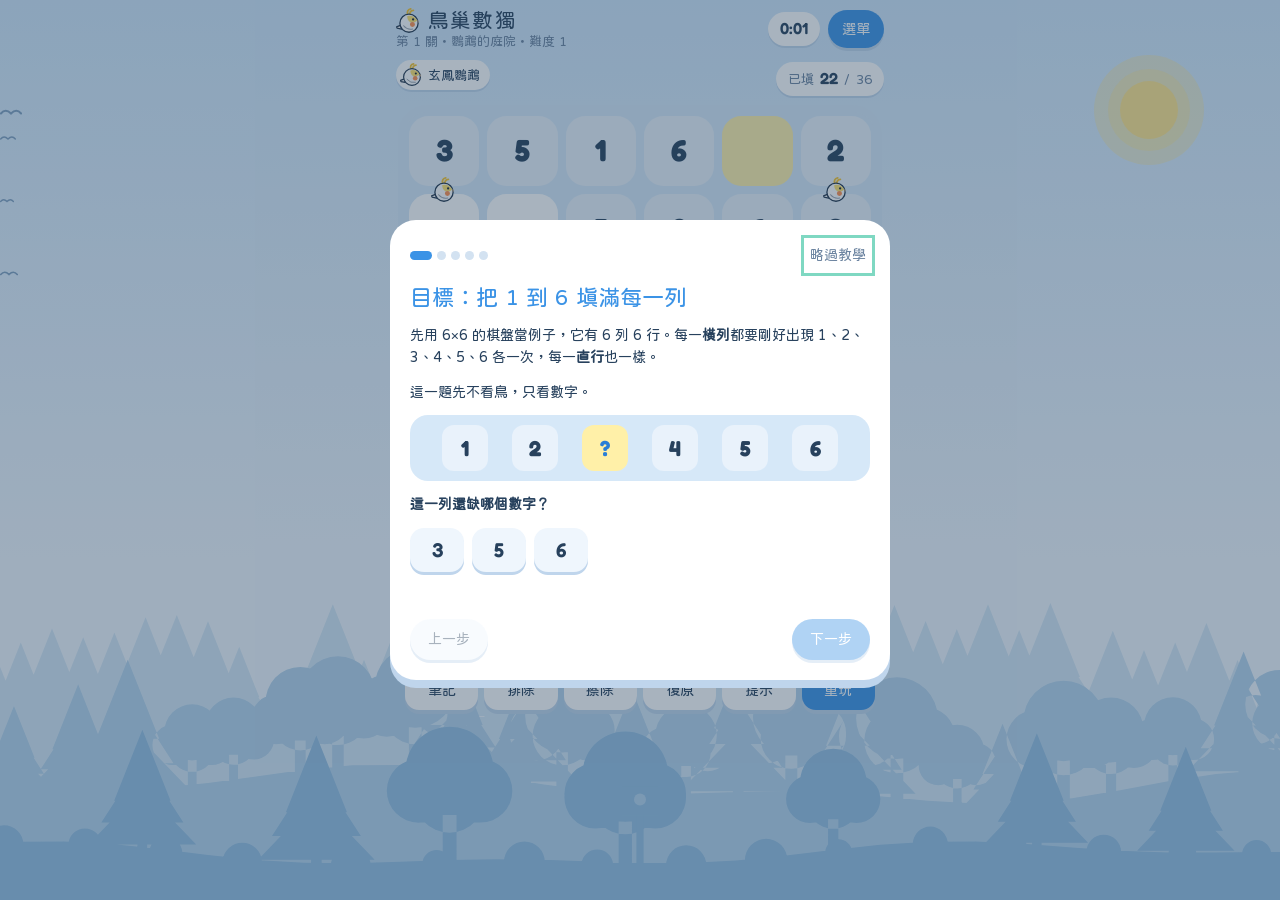
==== commit 85c81ef1: "修正小鳥規則按鈕被切掉；點鳥改成打開「這一關的規則」視窗 鳥太多時換到第二行，棋盤自動縮小、畫面仍不捲動。 規則視窗列出基本規則和這一關所有的鳥，點到的那隻會標出來。  Co-Authored-By:" ====
--- a/index.html
+++ b/index.html
@@ -2,7 +2,7 @@
 <html lang="zh-Hant">
 <head>
 <meta charset="utf-8">
-<meta name="build" content="7f76e4ec04">
+<meta name="build" content="adfce9b00e">
 <meta name="viewport" content="width=device-width,initial-scale=1,viewport-fit=cover">
 <meta name="description" content="鳥巢數獨：用小鳥當線索的數字推理遊戲，100 關、8 種鳥規則、每日一題、圖鑑與鳥園。">
 <script>try{var t=JSON.parse(localStorage.getItem('kp4-prog')||'{}').theme;if(t==='light'||t==='dark')document.documentElement.setAttribute('data-theme',t)}catch(e){}</script>
@@ -616,6 +616,20 @@
 .g-fall{animation:g-fall-w 1s linear infinite;stroke-dasharray:6 6}
 @keyframes g-fall-w{to{stroke-dashoffset:-12}}
 .birdrow > .chip{flex:none;white-space:nowrap}
+
+/* 小鳥規則按鈕：太多時換到第二行，不再被切掉 */
+.birdrow{align-items:flex-start}
+.bird-btns{flex:1;flex-wrap:wrap;overflow:visible}
+.birdrow > .chip{margin-top:2px}
+.rules-list{gap:8px}
+.rule-item{display:flex;gap:12px;align-items:flex-start;background:var(--paper);border-radius:16px;padding:10px 12px;border:2px solid transparent}
+.rule-item.on{border-color:var(--accent);background:var(--accent-soft)}
+.rule-item .rule-pic{flex:none;width:44px;height:44px;display:block}
+.rule-item .rule-pic svg{width:100%;height:100%;overflow:visible}
+.rule-item b{font-family:var(--f-display);font-weight:400;font-size:1.05rem}
+.rule-item p{margin:2px 0 0;font-size:.88rem}
+.rule-item p.ex{color:var(--muted);font-size:.8rem}
+.grid-ic{border-radius:10px;background:linear-gradient(var(--line),var(--line)) 33% 0/2px 100% no-repeat,linear-gradient(var(--line),var(--line)) 66% 0/2px 100% no-repeat,linear-gradient(var(--line),var(--line)) 0 33%/100% 2px no-repeat,linear-gradient(var(--line),var(--line)) 0 66%/100% 2px no-repeat,var(--surface)}
 </style>
 </head>
 <body>
@@ -894,6 +908,13 @@
   </div>
 </div>
 
+<div class="sheet" id="rules" hidden role="dialog" aria-modal="true" aria-labelledby="rules-title">
+  <div class="sheet-card">
+    <div class="sheet-top"><h3 id="rules-title">這一關的規則</h3><button class="sheet-close" data-close="rules">關閉</button></div>
+    <div class="sheet-body rules-list" id="rulesList"></div>
+  </div>
+</div>
+
 <div class="toasts" id="toasts" aria-live="polite"></div>
 
 <script>
@@ -943,7 +964,7 @@
 // 題目物件：{n,tit,h,v,owls,sol,givens} 再加上 101 關以後的線索（都可以沒有）：
 //   reg   鳥巢區域：長度 NN 的陣列，每格屬於第幾個巢（每個巢也要 1 到 N 各一次）
 //   diag  雁群斜線：true 時兩條對角線也要 1 到 N 各一次
-//   gt    啄木鳥箭頭：[[大的格子, 小的格子], ...]
+//   gt    樹鵲箭頭：[[大的格子, 小的格子], ...]
 //   egg   鳥蛋：長度 NN 的陣列，0 沒有、1 白蛋（奇數）、2 藍蛋（偶數）
 //   cages 鳥群總和：[{cells:[...], s:總和}, ...]，群裡的數字不能重複
 // prep 補上推理用的結構（不存檔）
@@ -1192,7 +1213,7 @@
   const allOwls=[], allGt=[], allEgg=[], allCg=[];
   if(spec.owl) for(let r=0;r<n-1;r++) for(let c=0;c<n-1;c++) if(RNG()<0.5)
     allOwls.push({r,c,s:sol[r*n+c]+sol[r*n+c+1]+sol[(r+1)*n+c]+sol[(r+1)*n+c+1],on:true});
-  if(spec.gt){ // 啄木鳥只站在沒有其他鳥的邊上
+  if(spec.gt){ // 樹鵲只站在沒有其他鳥的邊上
     for(let r=0;r<n;r++) for(let c=0;c<n-1;c++) if(!P.h[r][c]&&RNG()<spec.gt){const a=r*n+c,b=a+1; allGt.push({p:sol[a]>sol[b]?[a,b]:[b,a],on:true});}
     for(let r=0;r<n-1;r++) for(let c=0;c<n;c++) if(!P.v[r][c]&&RNG()<spec.gt){const a=r*n+c,b=a+n; allGt.push({p:sol[a]>sol[b]?[a,b]:[b,a],on:true});}
   }
@@ -1290,7 +1311,7 @@
     return {n:9,tit:true,partial:mix,owl:L%4===0,keep:lerp(.14,0,t)};}},
   // ---- 101 關以後：每章一種新線索，先從 6×6 教起 ----
   {name:'織布鳥的鳥巢',bird:'weaver',from:101,to:112,spec:(t,L)=>L<=106?{n:6,tit:false,reg:true,keep:lerp(.45,.12,t*2)}:{n:7,tit:true,reg:true,keep:lerp(.22,.04,(t-.5)*2)}},
-  {name:'小啄木的樹林',bird:'woodpecker',from:113,to:124,spec:(t,L)=>L<=118?{n:6,tit:false,gt:.6,minK:{W:9},keep:lerp(.35,.08,t*2)}:{n:7,tit:true,gt:.5,minK:{W:11},keep:lerp(.2,.03,(t-.5)*2)}},
+  {name:'樹鵲的樹林',bird:'woodpecker',from:113,to:124,spec:(t,L)=>L<=118?{n:6,tit:false,gt:.6,minK:{W:9},keep:lerp(.35,.08,t*2)}:{n:7,tit:true,gt:.5,minK:{W:11},keep:lerp(.2,.03,(t-.5)*2)}},
   {name:'鵪鶉的蛋',bird:'quail',from:125,to:136,spec:(t,L)=>L<=130?{n:6,tit:false,egg:.6,minK:{EG:10},keep:lerp(.35,.08,t*2)}:{n:7,tit:true,egg:.5,partial:[3],minK:{EG:14},keep:lerp(.2,.03,(t-.5)*2)}},
   {name:'鴻雁的天空',bird:'goose',from:137,to:148,spec:(t,L)=>L<=142?{n:6,tit:false,diag:true,keep:lerp(.4,.1,t*2)}:{n:8,tit:true,diag:true,keep:lerp(.18,.03,(t-.5)*2)}},
   {name:'灰椋鳥的鳥群',bird:'starling',from:149,to:160,spec:(t,L)=>L<=154?{n:6,tit:false,cage:.8,minK:{K:5},keep:lerp(.3,.06,t*2)}:{n:7,tit:true,cage:.7,minK:{K:7},keep:lerp(.18,.03,(t-.5)*2)}},
@@ -1305,7 +1326,13 @@
 ];
 const LEVELS=200;
 function chapterOf(L){return CHAPTERS.find(c=>L>=c.from&&L<=c.to)}
-function levelSpec(L){const ch=chapterOf(L), t=ch.to===ch.from?1:(L-ch.from)/(ch.to-ch.from); return {...ch.spec(t,L),t,chapter:CHAPTERS.indexOf(ch)+1};}
+// 有「區塊」規則（鳥巢區域、鳥群總和、雁群斜線）的關卡，開局只給少量數字；只有鳥規則的關卡維持原本
+const isBlock=sp=>!!(sp.reg||sp.cage||sp.diag);
+function levelSpec(L){
+  const ch=chapterOf(L), t=ch.to===ch.from?1:(L-ch.from)/(ch.to-ch.from), sp={...ch.spec(t,L),t,chapter:CHAPTERS.indexOf(ch)+1};
+  if(isBlock(sp)){ const few=sp.n<=8?2:3; sp.keep=0; sp.minGiven=few; sp.maxGiven=few+2; }
+  return sp;
+}
 const LEVEL_CACHE=new Map();
 // 難度＝解題過程中「卡住、需要進階推理」的次數；每一章從 0 慢慢升高，後面的章節最高點也比較高
 const diffOf=P=>P.grade.adv;
@@ -1320,16 +1347,18 @@
   const sp=levelSpec(L), K=sp.n<=7?8:6, target=levelTarget(L), seed=L*7919+2026;
   let best=null;
   // 都太簡單的話多試幾題（最多 4 倍）
-  for(let k=0;k<K*4&&(k<K||diffOf(best)<target-1.5);k++){
+  const cap=sp.maxGiven??Infinity, over=P=>Math.max(0,P.givens.filter(Boolean).length-cap);
+  const worse=(P,Q)=>over(P)!==over(Q)?over(P)>over(Q):Math.abs(diffOf(P)-target)>Math.abs(diffOf(Q)-target);
+  for(let k=0;k<K*4&&(k<K||over(best)>0||Math.abs(diffOf(best)-target)>2);k++){
     RNG=mulberry32(seed+k*104729);
-    try{ const P=buildPuzzle(sp); P.grade=gradePuzzle(P); easeTo(P,target);
-      if(!best||Math.abs(diffOf(P)-target)<Math.abs(diffOf(best)-target)) best=P; } finally{ RNG=Math.random; }
+    try{ const P=buildPuzzle(sp); P.grade=gradePuzzle(P); easeTo(P,target,cap);
+      if(!best||worse(best,P)) best=P; } finally{ RNG=Math.random; }
   }
   best.label={kind:'level',L}; LEVEL_CACHE.set(L,best); return best;
 }
 // 太難的話，在需要「進階推理」的那一步直接給出數字，一次一格，直到接近目標難度
-function easeTo(P,target){
-  for(let k=0;k<60&&diffOf(P)>target+.5;k++){
+function easeTo(P,target,cap=Infinity){
+  for(let k=0;k<60&&diffOf(P)>target+.5&&P.givens.filter(Boolean).length<cap;k++){
     const r=logicSolve(P,P.givens); const st=r.steps.find(s=>s.tech>=3);
     if(!st) break;
     P.givens[st.i]=st.v; P.grade=gradePuzzle(P);
@@ -1468,10 +1497,11 @@
      fact:'雄鳥會用草葉一根一根編織出吊掛在樹枝上的精巧鳥巢，巢編得漂亮，才會吸引母鳥。',
      svg:svgWrap(TAIL.replace('FILL','#d9a91f')+BODY.replace('FILL','#f2c230')+`<path d="M5 13.4 Q8.6 17.6 13.4 16.4" stroke="#b8860b" stroke-width="1" fill="none"/><path d="M11.4 4.4 Q17.4 4.4 18.4 9.4 Q16.6 13 12.6 12.4 Q10.4 10.4 11.4 4.4 Z" fill="#1b1b1b"/><circle cx="14.4" cy="7.8" r="1.25" fill="#c0392b"/><circle cx="14.5" cy="7.8" r=".6" class="eye-k"/><path d="M17.6 8 L21.4 9.4 L17.8 11 Z" fill="#555"/>`),
      call:[[2400,3200,.05],[3000,2200,.05],[2600,3400,.06]]},
-  woodpecker:{key:'woodpecker',name:'小啄木',role:'啄木鳥箭頭',place:'',rule:'站在兩格之間，嘴巴指向數字比較大的那一格',ex:'嘴巴朝右，右邊的數字比較大',note:'（只畫一部分）',
-     fact:'台灣最小的啄木鳥，常在都市公園的樹幹上邊爬邊敲，發出「篤篤篤」的聲音，找藏在樹皮裡的蟲吃。',
-     svg:svgWrap(TAIL.replace('FILL','#6b5440')+BODY.replace('FILL','#7a6250')+`<path d="M4 11 h5 M3.4 13.4 h6 M4.4 15.8 h5.4" stroke="#fff" stroke-width="1.1" stroke-linecap="round"/><path d="M8.4 4 Q14 1.6 17.6 6.4 Q13 6 8.4 6.6 Z" fill="#8a8f96"/><path d="M10.4 7 Q15.6 6.4 18 8.6 Q17 12.6 12.6 12.8 Q10 11.2 10.4 7 Z" fill="#fff"/><path d="M11 10.2 Q14 10.8 17 10.2" stroke="#6b5440" stroke-width="1" fill="none"/>${'<circle cx="14.2" cy="8" r=".95" class="eye-k"/>'}<path d="M17.8 8.2 L22.8 9 L17.9 9.9 Z" fill="#3a3a3a"/>`),
-     call:[[900,880,.03],[900,880,.03],[900,880,.03],[900,880,.03],[900,880,.03]],wave:'square',gap:.03},
+  // 內部代號維持 woodpecker，讓舊存檔的圖鑑和鳥園繼續有效；畫面上是樹鵲
+  woodpecker:{key:'woodpecker',name:'樹鵲',role:'樹鵲箭頭',place:'',rule:'站在兩格之間，嘴巴指向數字比較大的那一格',ex:'嘴巴朝右，右邊的數字比較大',note:'（只畫一部分）',
+     fact:'和台灣藍鵲是親戚，都屬於鴉科。尾巴又黑又長，叫聲響亮多變，常成小群在低海拔的樹林和公園裡活動。',
+     svg:svgWrap(`<path d="M3.4 12 L-7.6 15.2 L-7.2 17 L3.6 16 Z" fill="#1f1f1f" class="ln"/><path d="M-2 13.8 L-7.4 15.4 L-7.2 17 L-2 16 Z" fill="#8a8f96"/>`+BODY.replace('FILL','#9a6a45')+`<ellipse cx="10.8" cy="15.2" rx="5.8" ry="3.4" fill="#c9c4bc"/><path d="M3.6 9.6 Q5.6 7 9 7.8 Q7.6 11 8.6 13.8 Q5 13.6 3.6 9.6 Z" fill="#1f1f1f"/><rect x="5.2" y="10.2" width="2.6" height="1.6" rx=".6" fill="#fff"/><path d="M8.6 3.4 Q14.4 1.6 18.2 6.8 Q17.4 11.6 13.2 12.4 Q9.6 9 8.6 3.4 Z" fill="#8a8f96"/><path d="M12.8 5.6 Q17 5 18.4 7.8 Q17.8 11.6 14.2 12.2 Q12.4 9 12.8 5.6 Z" fill="#1f1f1f"/>${'<circle cx="14.6" cy="7.6" r="1" fill="#e9e3d6"/><circle cx="14.7" cy="7.6" r=".55" class="eye-k"/>'}<path d="M17.8 7.8 L21.6 9 L17.9 10.4 Z" fill="#111"/>`),
+     call:[[1100,1500,.07],[1500,900,.09],[1200,1700,.07],[1600,1000,.1]],wave:'triangle',gap:.04},
   quail:{key:'quail',name:'鵪鶉',role:'鳥蛋',place:'',rule:'格子角落的白蛋代表這格是奇數，藍蛋代表這格是偶數',ex:'白蛋：1、3、5…；藍蛋：2、4、6…',note:'（只放了一部分）',
      fact:'圓滾滾、尾巴很短，喜歡躲在草叢裡走來走去，不太愛飛。牠的蛋小小的，上面有一點一點的褐色斑紋。',
      svg:svgWrap(BODY.replace('FILL','#b48a5e')+`<ellipse cx="10.4" cy="15" rx="6" ry="3.4" fill="#e3c9a2"/><circle cx="6" cy="12" r=".8" fill="#5a3e2b"/><circle cx="8.4" cy="14.4" r=".8" fill="#5a3e2b"/><circle cx="5.6" cy="15" r=".7" fill="#5a3e2b"/><circle cx="11" cy="16.6" r=".7" fill="#5a3e2b"/><path d="M8.6 4.6 Q13.6 2.4 17.4 6.8" stroke="#5a3e2b" stroke-width="1.6" fill="none"/><path d="M11.4 9.2 Q14.6 8.6 17.6 9.4" stroke="#fff" stroke-width="1" fill="none"/><circle cx="14.4" cy="7.4" r=".95" class="eye-k"/><path d="M17.6 7.6 L19.8 8.4 L17.7 9.2 Z" fill="#555"/>`),
@@ -1605,7 +1635,7 @@
   {id:'coll1', name:'第一位新朋友', desc:'第一次用鳥換到收藏鳥', ok:()=>COLLECT_ORDER.some(k=>PROG.seen.includes(k))},
   {id:'coll8', name:'野鳥收藏家', desc:'收集 8 種收藏鳥', ok:()=>COLLECT_ORDER.filter(k=>PROG.seen.includes(k)).length>=8},
   {id:'legend',name:'傳說現身', desc:'換到一隻傳說等級的鳥', ok:()=>COLLECT_ORDER.some(k=>COLLECT[k].rarity==='legend'&&PROG.seen.includes(k))},
-  {id:'collall',name:'鳥類收藏大全', desc:'收集全部 18 種收藏鳥', ok:()=>COLLECT_ORDER.every(k=>PROG.seen.includes(k))},
+  {id:'collall',name:'鳥類收藏大全', desc:'收集全部 19 種收藏鳥', ok:()=>COLLECT_ORDER.every(k=>PROG.seen.includes(k))},
   {id:'yard20',name:'熱鬧的鳥園', desc:'鳥園裡住了 20 隻鳥', ok:()=>PROG.aviary.length>=20},
   {id:'deco10',name:'鳥園設計師', desc:'鳥園裡擺了 10 樣東西', ok:()=>(PROG.gItems||[]).length>=10},
   {id:'l50',   name:'過半', desc:'通過第 50 關', ok:()=>!!PROG.stars[50]},
@@ -1666,7 +1696,7 @@
   }
   buildKeys(); renderBirdInfo(); requestAnimationFrame(fitLayout);
 }
-// ---- 101 關以後的線索：鳥巢、斜線、鳥群（畫在一張透明的圖層上）、啄木鳥、鳥蛋 ----
+// ---- 101 關以後的線索：鳥巢、斜線、鳥群（畫在一張透明的圖層上）、樹鵲、鳥蛋 ----
 function drawExtras(P){
   const rc=i=>[i/N|0,i%N], seg=(x1,y1,x2,y2,cls)=>`<line x1="${x1}" y1="${y1}" x2="${x2}" y2="${y2}" class="${cls}" vector-effect="non-scaling-stroke"/>`;
   let svg='';
@@ -1687,7 +1717,7 @@
     boardEl.appendChild(lab); cageEls.push({el:lab,cells:cg.cells,s:cg.s}); });
   if(svg){ const ov=document.createElementNS('http://www.w3.org/2000/svg','svg'); ov.setAttribute('class','board-ov');
     ov.setAttribute('viewBox',`0 0 ${N} ${N}`); ov.setAttribute('preserveAspectRatio','none'); ov.innerHTML=svg; boardEl.appendChild(ov); }
-  // 啄木鳥：嘴巴指向數字比較大的那一格
+  // 樹鵲：嘴巴指向數字比較大的那一格
   (P.gt||[]).forEach(([hi,lo])=>{ const [r1,c1]=rc(hi),[r2,c2]=rc(lo), d=document.createElement('span'); d.className='dot peck';
     d.innerHTML=birdSVG('woodpecker'); d.style.left=((c1+c2)/2+.5)/N*100+'%'; d.style.top=((r1+r2)/2+.5)/N*100+'%';
     d.firstChild.style.transform=c1>c2?'none':c1<c2?'scaleX(-1)':r1>r2?'rotate(90deg)':'rotate(-90deg)';
@@ -1721,10 +1751,24 @@
   const box=$('birdChip'); box.innerHTML='';
   list.forEach(t=>{ const sp=SPECIES[t], b=document.createElement('button'); b.className='bird-btn';
     b.innerHTML=birdDot(t)+`<span>${sp.name}</span>`; b.setAttribute('aria-label',sp.name+'的規則');
-    b.onclick=()=>{ toast(`${sp.name}：${sp.rule}${sp.note!==undefined?sp.note:sp.full?'（全部畫出）':t==='O'?'':'（只畫一部分）'}。例 ${sp.ex}`,t); chirp(t,.04); };
+    b.onclick=()=>{ openRules(t); chirp(t,.04); };
     box.appendChild(b); });
   box.classList.toggle('compact',list.length>3);
   birdify(box);
+}
+// 這一關所有鳥的規則（點任何一隻鳥打開，點到的那隻會標出來）
+function ruleNote(t){ const sp=SPECIES[t]; return sp.note!==undefined?sp.note:sp.full?'（全部畫出）':t==='O'?'':'（只畫一部分）'; }
+function openRules(focus){
+  const list=birdsIn(S.P), box=$('rulesList'); box.innerHTML='';
+  const base=document.createElement('div'); base.className='rule-item';
+  base.innerHTML=`<span class="rule-pic grid-ic" aria-hidden="true"></span><div><b>基本規則</b><p>每一列、每一行都要剛好填入 1 到 ${N}，不能重複。</p></div>`;
+  box.appendChild(base);
+  list.forEach(t=>{ const sp=SPECIES[t], d=document.createElement('div'); d.className='rule-item'+(t===focus?' on':'');
+    d.innerHTML=`<span class="rule-pic">${sp.svg}</span><div><b></b><p class="r"></p><p class="ex"></p></div>`;
+    d.querySelector('b').textContent=sp.name; d.querySelector('.r').textContent=sp.rule+ruleNote(t)+'。';
+    d.querySelector('.ex').textContent=sp.ex?'例如：'+sp.ex:''; box.appendChild(d); });
+  openSheet('rules');
+  const on=box.querySelector('.on'); if(on) on.scrollIntoView({block:'nearest'});
 }
 
 // ---------- 檢查衝突 ----------
@@ -1867,7 +1911,7 @@
   if(P.egg&&P.egg[i]){ const ex=range(N).map(k=>k+1).filter(x=>!used.has(x)&&(x%2===1)!==(P.egg[i]===1)); if(ex.length){ ex.forEach(x=>used.add(x)); parts.push(`這格有${P.egg[i]===1?'白蛋，只能是奇數':'藍蛋，只能是偶數'}`); } }
   for(const [j,sg] of P.gtOf[i]){ const w=g[j]; if(!w) continue;
     const ex=range(N).map(k=>k+1).filter(x=>!used.has(x)&&(sg>0?x<=w:x>=w)); if(!ex.length) continue; ex.forEach(x=>used.add(x));
-    parts.push(sg>0?`小啄木的嘴指向這格，所以要比旁邊的 ${w} 大`:`小啄木的嘴指向旁邊的 ${w}，所以這格要比 ${w} 小`); }
+    parts.push(sg>0?`樹鵲的嘴指向這格，所以要比旁邊的 ${w} 大`:`樹鵲的嘴指向旁邊的 ${w}，所以這格要比 ${w} 小`); }
   for(const k of P.cellCg[i]){ const cg=P.cg[k], m=cageMask(cg,i,g,N,P.full);
     const ex=range(N).map(x=>x+1).filter(x=>!used.has(x)&&!(m>>(x-1)&1)); if(ex.length){ ex.forEach(x=>used.add(x)); parts.push(`鳥群的總和是 ${cg.s}，排除了 ${listJoin(ex)}`); } }
   for(const [j,t] of P.nb[i]){ const w=g[j]; if(!w) continue;
@@ -2595,6 +2639,9 @@
   pitta:{name:'八色鳥',rarity:'epic',fact:'羽毛有綠、藍、紅、黃、黑等好多種顏色，所以叫八色鳥。夏天才會飛來台灣繁殖，數量很稀少。',
     svg:svgWrap(`<path d="M3 12.6 L-1.4 14.4 L-1 15.6 L3.2 16.4 Z" fill="#e23b2e" class="ln"/>`+B_('#4caf50')+`<ellipse cx="11" cy="15.2" rx="6" ry="3.4" fill="#f1e3b6"/><ellipse cx="11.4" cy="17.6" rx="2.6" ry="1.2" fill="#e23b2e"/><path d="M4 11 Q5 8.4 8 8.6 Q7 11 8.4 13 Q5.4 13.4 4 11 Z" fill="#3fa1e6"/><path d="M5.6 6.6 Q10 2.6 17.4 6.6 Q18 10 15.4 11 Q10 10.6 5.6 6.6 Z" fill="#1b1b1b"/><path d="M7.4 5.4 Q11.4 3.2 16 5" stroke="#e9c477" stroke-width="1.2" fill="none"/>${EW(14,8)}<path d="M17.8 8.4 L20.6 9.2 L17.9 10 Z" fill="#222"/>`),
     call:[[1700,1500,.12],[1900,1600,.14]],wave:'sine',gap:.1},
+  myna:{name:'八哥',rarity:'epic',fact:'台灣原生的八哥全身烏黑，額頭有一撮豎起的羽毛，嘴巴是象牙白色，飛起來時翅膀會露出一塊白斑。近年外來的白尾八哥、家八哥越來越多，原生八哥在野外反而少見了。',
+    svg:svgWrap(T_('#1b1b1b')+B_('#222')+`<path d="M5 13.4 Q8.6 17.6 13.4 16.4" stroke="#555" stroke-width="1" fill="none"/><path d="M4.4 11.4 Q6 9.6 8.4 10.2 Q7.8 12 8.6 13.4 Q5.6 13.4 4.4 11.4 Z" fill="#fff"/><path d="M15.4 5.4 Q15 1.4 17.6 .4 Q17 3.4 18 6.2 Z" fill="#1b1b1b" class="ln"/><circle cx="14.2" cy="7.6" r="1.25" fill="#f2d34a"/><circle cx="14.3" cy="7.6" r=".6" class="eye-k"/><path d="M17.6 7.8 L21.4 8.9 L17.8 10.2 Z" fill="#efe6c8"/>`),
+    call:[[1600,2400,.06],[2400,1500,.07],[1800,2800,.05],[2600,1700,.08]]},
   spoonbill:{name:'黑面琵鷺',rarity:'epic',fact:'黑色的臉加上扁平像飯匙的長嘴。每年冬天飛到台南曾文溪口過冬，全世界的數量曾經只剩幾百隻。',
     svg:svgWrap(T_('#fff')+B_('#fff')+`<path d="M5 13.4 Q8.6 17.6 13.4 16.4" class="wing-w"/><path d="M8.6 3.2 Q4.6 1.2 1.6 3.2 Q5 3.4 8 5" fill="#fff" class="ln"/><path d="M12 6 Q15.6 4.6 18 7 Q18 10.4 14.8 10.8 Q12 10 12 6 Z" fill="#1b1b1b"/>${EW(14.4,7.6)}<path d="M17.6 7.6 L23 8.2 Q25.6 8.6 25 10.4 Q24 11.6 22.6 10.6 L17.6 9.8 Z" fill="#1b1b1b"/><ellipse cx="13.6" cy="13.2" rx="2.4" ry="1.4" fill="#f3d36b"/>`),
     call:[[300,280,.2]],wave:'sawtooth'},
@@ -2619,7 +2666,7 @@
 function tradeList(box){
   const head=document.createElement('div'); head.className='wallet';
   head.innerHTML=`<span class="coin-ic" aria-hidden="true"></span><span>鳥幣錢包 <b>${coins()}</b></span><button class="pill small primary" id="sellOpen">出售鳥，兌換鳥幣</button>`+
-    `<p class="note">孵出來的鳥可以出售換鳥幣，越後面章節的鳥越值錢：鸚鵡 1、山雀 2、綠繡眼 3、翠鳥 4、麻雀 5、領角鴞 6、藍鵲 7、五色鳥 8，101 關以後的織布鳥 9、小啄木 10、鵪鶉 11、鴻雁 12、灰椋鳥 13。你鳥園裡可以出售的鳥共值 ${aviaryValue()} 鳥幣。</p>`;
+    `<p class="note">孵出來的鳥可以出售換鳥幣，越後面章節的鳥越值錢：鸚鵡 1、山雀 2、綠繡眼 3、翠鳥 4、麻雀 5、領角鴞 6、藍鵲 7、五色鳥 8，101 關以後的織布鳥 9、樹鵲 10、鵪鶉 11、鴻雁 12、灰椋鳥 13。你鳥園裡可以出售的鳥共值 ${aviaryValue()} 鳥幣。</p>`;
   box.appendChild(head); head.querySelector('#sellOpen').onclick=openSell;
   COLLECT_ORDER.forEach(k=>{ const sp=COLLECT[k], have=PROG.aviary.filter(t=>t===k).length, cost=costOf(k), ok=coins()>=cost;
     const d=document.createElement('div'); d.className='g-card';
